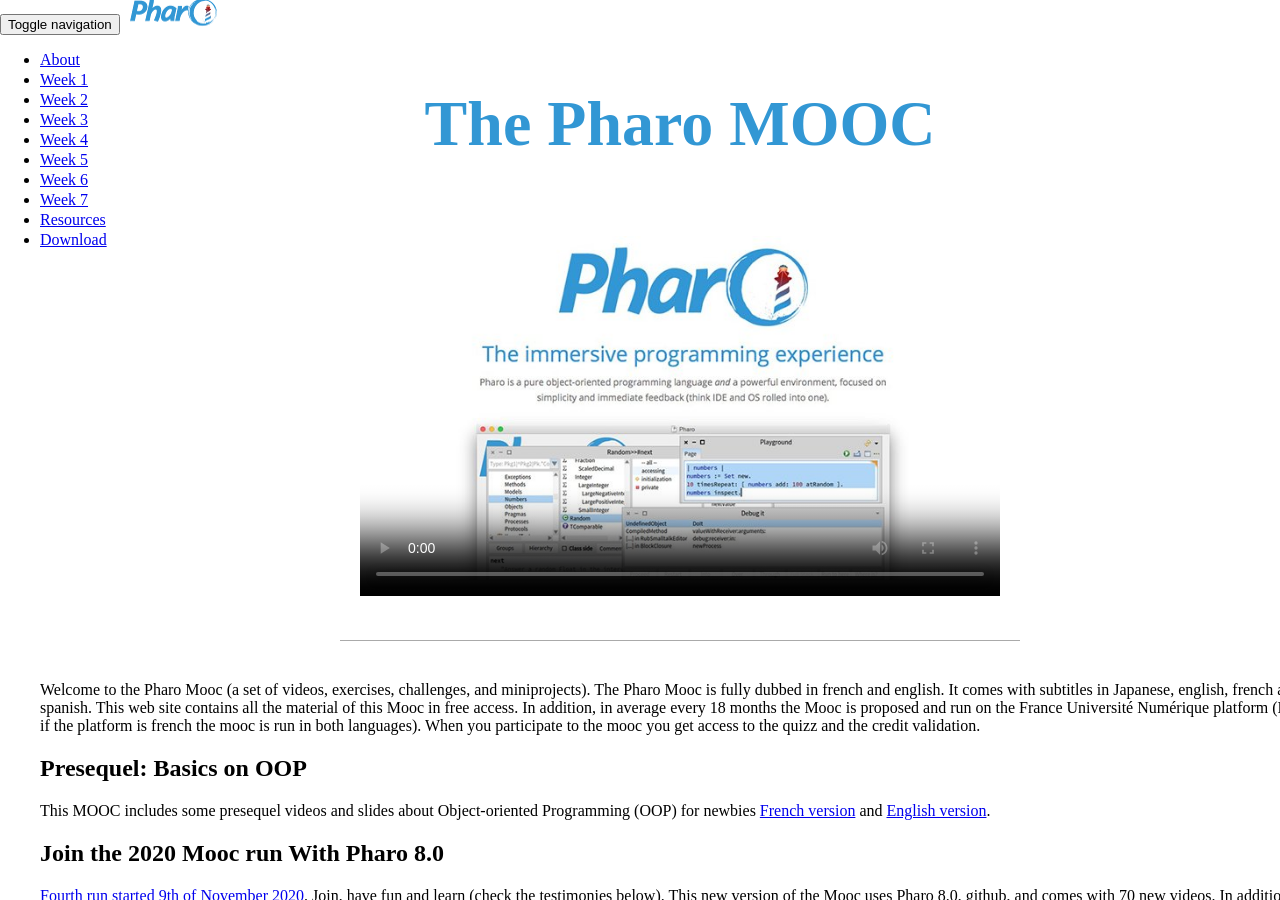
==== index.html @ f13f7553 "new testimony FR fix" ====
<!DOCTYPE html>
<html lang="en">
    <head>
        <meta charset="utf-8">
        <meta http-equiv="X-UA-Compatible" content="IE=edge">
        <meta name="viewport" content="width=device-width, initial-scale=1">
        <!-- The above 3 meta tags *must* come first in the head; any other head content must come *after* these tags -->
        <title>Pharo MOOC: Live Object Programming in Pharo</title>

        <!-- Bootstrap -->
        <link href="css/bootstrap.min.css" rel="stylesheet">

        <link href="css/mooc.css" rel="stylesheet">
		  <link rel="stylesheet" href="fonts/font-awesome/css/font-awesome.min.css">

        <!-- HTML5 shim and Respond.js for IE8 support of HTML5 elements and media queries -->
        <!-- WARNING: Respond.js doesn't work if you view the page via file:// -->
        <!--[if lt IE 9]>
            <script src="https://oss.maxcdn.com/html5shiv/3.7.2/html5shiv.min.js"></script>
            <script src="https://oss.maxcdn.com/respond/1.4.2/respond.min.js"></script>
        <![endif]-->
    </head>
    <body>
        <nav class="navbar navbar-default navbar-fixed-top">
            <div class="container-fluid">
                <!-- Brand and toggle get grouped for better mobile display -->
                <div class="navbar-header">
                    <button type="button" class="navbar-toggle collapsed" data-toggle="collapse" data-target="#weeks" aria-expanded="false">
                        <span class="sr-only">Toggle navigation</span>
                        <span class="icon-bar"></span>
                        <span class="icon-bar"></span>
                        <span class="icon-bar"></span>
                    </button>
                    <a class="navbar-brand" href="http://www.pharo.org">
                        <img alt="Pharo" src="pictures/pharo-logo-small.png">
                    </a>
                </div>

                <!-- Collect the nav links, forms, and other content for toggling -->
                <div class="collapse navbar-collapse" id="weeks">
                    <ul class="nav navbar-nav">
    <li><a href="#about">About</a></li>
    <li><a href="#week1">Week 1</a></li>
    <li><a href="#week2">Week 2</a></li>
    <li><a href="#week3">Week 3</a></li>
    <li><a href="#week4">Week 4</a></li>
    <li><a href="#week5">Week 5</a></li>
    <li><a href="#week6">Week 6</a></li>
    <li><a href="#week7">Week 7</a></li>
    <li><a href="#resources">Resources</a></li>
								<li><a href="#download">Download</a></li>
                    </ul>
                </div> <!-- navbar-collapse -->
            </div> <!-- container-fluid -->
        </nav>
        <div class="container">
            <h1 id="pagetitle">The Pharo MOOC</h1>
            <section id="title">
                <div class="course-image img-responsive center-block">

<!--                    <video
                        controls="controls"
                        poster="pictures/teaser.jpg"
                        width="640" heigh="360"
                        src="http://rmod-pharo-mooc.lille.inria.fr/MOOC/PharoMOOC-Videos/C048SD-Teaser-OK.mp4">
                        <track label="English" kind="subtitles" srclang="en" src="http://rmod-pharo-mooc.lille.inria.fr/MOOC/PharoMOOC-Videos/Subtitles/Teaser/C048SD-Teaser-OK.vtt" default>
                    </video>
-->

		<video id="video"
			controls
			preload="metadata"
			poster="pictures/teaser.jpg"
                        width="640" heigh="360">
		   <source src="http://rmod-pharo-mooc.lille.inria.fr/MOOC/PharoMOOC-Videos/C048SD-Teaser-OK.mp4" type="video/mp4">
		   <track
		   	label="English"
		   	kind="subtitles"
			srclang="en"
			src="http://rmod-pharo-mooc.lille.inria.fr/MOOC/PharoMOOC-Videos/Subtitles/Teaser/C048SD-Teaser-OK.vtt"
			type="text/vtt" default>
		</video>

                </div>

<!-- Did not dare to apply
	https://stackoverflow.com/questions/23553350/viewing-html5-video-with-captions-offline
		https://gist.github.com/denilsonsa/aeb06c662cf98e29c379
	https://stackoverflow.com/questions/21052156/how-to-add-subtitles-to-a-video-in-html

-->


            </section>

            <section>
Welcome to the Pharo Mooc (a set of videos, exercises, challenges, and miniprojects).
The Pharo Mooc is fully dubbed in french and english. It comes with subtitles in Japanese, english, french and spanish.
This web site contains all the material of this Mooc in free access. In addition, in average every 18 months the Mooc is proposed and run on the France Université Numérique platform (Even if the platform is french the mooc is run in both languages). When you participate to the mooc you get access to the quizz and the credit validation.
	</section>

	<section>
	          <h2>Presequel: Basics on OOP</h2>
		This MOOC includes some presequel videos and slides about Object-oriented Programming (OOP) for newbies <a href="http://rmod-pharo-mooc.lille.inria.fr/MOOC/2018-PreSequelOOP-FR">French version</a> and <a href="http://rmod-pharo-mooc.lille.inria.fr/MOOC/2018-PreSequelOOP-ENG">English version</a>.
</section>

<section>
<h2>Join the 2020 Mooc run With Pharo 8.0</h2>
<a href="https://www.fun-mooc.fr/courses/course-v1:inria+41024+session01/about">Fourth run started 9th of November 2020</a>. Join, have fun and learn (check the testimonies below).
This new version of the Mooc uses Pharo 8.0, github, and comes with 70 new videos. In addition new versions of the dubs videos are available. (cf. <a href="#download">download</a>)
	</section>
	<section>


<h3>April 2019</h3>
For its <a href="https://www.fun-mooc.fr/courses/course-v1:inria+41010+session03/about">third run</a>, the Pharo Mooc got more than 3200 participants with around 500 active learners from more than 100 countries with 181 participants that obtained the attestation by answering quiz.

<!-- All the Mooc material is freely available at <a href="http://mooc.pharo.org">http://mooc.pharo.org</a> -->

<p>We would like want to thanks our sponsors: Unit, Unisciel, and the LearningLab of Inria. </p>


<h3>February 2018</h3>
For its <a href="https://www.fun-mooc.fr/courses/course-v1:inria+41010+session02/info">second run</a>, the Pharo Mooc got more than 2500 participants with around 500 active learners from 92 countries with 176 participants that finished it.

<!-- All the Mooc material is freely available at <a href="http://mooc.pharo.org">http://mooc.pharo.org</a> -->

<p>We would like want to thanks our sponsors: Unit, Unisciel, and the LearningLab of Inria.

		<h2> Testimonies </h2>
This Mooc is demanding but rewarding - check below what the participants are saying :)
Thank you for these messages, they boost us!

<br/>

<div class="well testimony">J'ai trouvé ça très intéressant, beaucoup plus que prévu ! je regrette de ne pas m'y être mis plus tôt. J'ai enfin l'impression de vraiment faire de la POO ! Ou à l'inverse je me rend que je n'en faisais pas vraiment... - Anonymous, 2019</div>

<div class="well testimony">I have just completed week seven of the Pharo Mooc (beginner and object oriented  tracks) I am starting a redo of the Mooc with the web track (TinyBlog project).  I have already learned so much ! I have spent the last 20 years or so in software development and, following this Mooc, I realized I hadn’t really grasped the essence of object oriented design. - Anonymous </div>

<div class="well testimony">« Really one of the best mooc I have ever attended. And I have attended quite a few (openSAP, openHPI). As an old fashioned ABAP developer I want to be reborn as Pharo developer in my next life :-) » - Anonymous</div>

<div class="well testimony"> Hi! I finished the MOOC some weeks ago and I would like to congratulate everybody involved! After a decade+ of Python programming I think I found my new favorite language :). I'm making a small Teapot server for Slack command bots, I'm goona push it to Github (yay Iceberg), if anyone is interested. - EduardoPadoan</div>

<div class="well testimony">I just completed the @pharoproject Mooc the best investment I have ever made of my time. MAQBOOL </div>

<div class="well testimony">Hey all - I've just finished the Mooc - thanks for an excellent course and a thouroughly interesting look at a new way to program :smile: Looking forward to starting to play with Pharo on some upcoming ideas I've had. - Tieryn</div>

<div class="well testimony">As much as I thought I understand object-orientation, it is very clear NOW that without a truly useable Smalltalk, which Pharo is, it is impossible to really understand and exercise object-orientation. Thank you all soooo much. - Mike D. 06/12/2020
</div>

<div class="well testimony">I finished the Pharo MOOC a few days ago. Thank you very much to Damien, Stephane, and Luc for their work on the material! I enjoyed it very much - Anonymous</div>

<div class="well testimony">Hey all - I've just finished the Mooc - thanks for an excellent course and a thouroughly interesting look at a new way to program :smile: Looking forward to starting to play with Pharo on some upcoming ideas I've had 👌3  - Anonymous</div>

<div class="well testimony">I already had previous Smalltalk experience, but yes, I'm extremely happy Chapter 7 has been extremely fulfilling - Anonymous</div>

<div class="well testimony">A general comment I wanted to make is that the MOOC so far has been great. Impressed with the quality and content, and grateful that it is available and free. Many thanks! - Aryeh</div>

<div class="well testimony">IMHO the videos were very well done. I would even say shockingly well done… for a bunch of programmers who are supposed to be clueless about design - SeanDeNigris - 10/26/2017</div>

<div class="well testimony">The more I learning about @pharoproject the more I appreciate it's beauty and simplicity, finally, object-oriented programming is done right - MAQBOOL</div>

<div class="well testimony">Mooc absolument remarquable. Superbe voyage autour de Pharo. Le paradigme objet qui (re)prend enfin du sens ! - Anonymous - 01/03/2019</div>

 </section>

<section>
                <h2>About this course</h2>
                <p>If you are either a beginner or an expert in object-oriented programming, this MOOC will change the way you program with objects: come and learn or rediscover object-oriented programming with Pharo! <p>Pharo is a pure object-oriented programming language in
                        the tradition of Smalltalk. It offers a unique developing
                        experience in constant interaction with live objects.
                        Pharo is elegant, fun to use and very powerful. It is very
                        easy to learn and enables to understand advanced concept
                        in a natural way. When programming in Pharo, you are
                        immersed in a world of live objects. You have immediate
                        feedback at any moment of your development on objects
                        representing web applications, code itself, graphics,
                        network.
					<a href="#about-details" data-toggle="collapse">More…</a></p>

                <div class="collapse" id="about-details">


                    <p>Pharo is also a very powerful open-source environment
                        used by companies to develop web applications.</p>

                    <p>In this MOOC, we will present more specifically Pharo’s
                        Web stack which changes the way you build web
                        applications.</p>

                    <p>In addition we will present fundamental programming
                        concepts and how Pharo uses them. We will present some
                        coding idioms and Design Patterns to better design
                        object-oriented applications. Such concepts can be applied
                        to any object-oriented programming language.</p>

                    <p>This MOOC is intended for people with a programming
                        experience but everyone motivated could follow the course
                        thanks to the numerous resources proposed. This MOOC will
                        also have an interest for computer programming teachers:
                        Pharo is a good teaching tool for object-oriented
                        programming and the course will discuss object-oriented
                        design principles (e.g. polymorphism, message sending,
                        self/super, design patterns).</p>

                    <p>Throughout this MOOC you will :</p>

                    <ul>
    <li>learn how to program in Pharo,</li>
    <li>be immersed in a live environment and live a new
                            programming experience,</li>
    <li>develop a web application to apply the different
                            aspects of Pharo presented in the course.</li>
                    </ul>
                    <p>This MOOC will also provide a new vision of the
                        fundamental principles of object-oriented programming,
                        i.e. polymorphism and late binding.</p>

                    <p>This course lasts 7 weeks.</p>
                    <p>Each week is composed of several sequences containing a
                        video lecture, quizzes and other videos proposing
                        application exercises and programming demonstrations.</p>
                    <p>This course is proposed in french and in english.
                        Videos are in french with french and english subtitles.
                        Pdf course documents (in english only) will be available.
                        All other materials (quizzes, explanation texts…) will be
                        offered in both languages.</p>
                </div> <!-- details -->
            </section>



				<section>
						<h2>Obtaining the MOOC</h2>


				<p>You can follow the MOOC during the next session on <a href="https://www.fun-mooc.fr/courses/course-v1:inria+41010+self_paced/about">France Université Numérique</a> because you will be able to discuss with other learners. </p>
				<p> Join the discord channel mooc on the Pharo community (Invitation at <a href ="http://discord.gg/QewZMZa">http://discord.gg/QewZMZa</a>)</p>

				<p>But, you can also access all resources of this MOOC offline on:
					<ul>
						<li>
<a href="http://rmod-pharo-mooc.lille.inria.fr/MOOC/WebPortal/co/pharo.html">WebPortal</a>: previous version of the full MOOC (lectures/videos/...) that uses Pharo 5,</li>

			<li>
			<a href="http://www.canal-u.tv/producteurs/inria/cours_en_ligne/live_object_programming_in_pharo">CanalU</a>: one of the key website that delivers resources for teaching and research. </li>
				</ul>
				</p>
				</section>

				<section>
					<h2>How to follow this MOOC?</h2>

					We propose five profiles to follow this MOOC at different speed and levels. The Mooc sequences will be tagged according to these profiles. The profiles are not exclusive: to become a pharo expert you need to start as a newbie and grow up. Of course, you can also follow the full MOOC.

					<ul>
					<li>🐥 <b>Total newbies [Newbies]</b>
						 Focus on the beginning of the lectures, you can skip the Seaside/Mongo and tinyBlog exercises. Follow the end of the Mooc but without trying to understand everything. Take it easy and spend time understanding that the system is written in itself. Focus on the navigation tools (senders and implementors).</li>

					<li>🌐 <b>Looking for Web [Web]</b>
						For those that focus on web development, we suggest to get started with the syntax (since we really love this lecture you should really watch the not implementation and sequels), then look at Seaside/Mongo combo. From the exercise stand point, focus on tinychat and tinyblog.</li>

					<li>🎁 <b>Refresh your OO perspective [OO]</b>
						 If you want to rethink your OO perspective, pay attention that even Pharo essential libraries such as Booleans or collections are plain objects. Yes you send a message to a collection to perform a loop. Yes you send a message to a Boolean to perform a conditional.</li>

					<li>🌶 <b>Wanna be a Pharo expert [Xpert]</b>
						Well it means that you should have a look at everything. You may drop the Web and the Black Magic parts if you are in a hurry.
					</li>

					<li>🔮 <b>Looking for Black Magic [Magic]</b>
If you are interesting by really advanced notions close to black magic ;-) It explains things such as reflection, meta-classes, meta-programming, etc. that makes Pharo a unique OO language. Of course, these lectures require almost everything except the Web part.</li>
					</ul>

					</section>

				</section>


           <section id="download">
               <h2>Download & Install Pharo for this MOOC</h2>

					<p>During this MOOC, we assume that you use the PharoWeb image in a specific version (currently Pharo 8.0). To install this version, we recommand using the PharoLauncher as described below.</p>


					<div class="teaser">
					<ol>
					<li>Download and install the <a class="btn download" href="http://pharo.org/download"><i class="fa fa-apple"></i> Pharo Launcher</a> for your OS</li>
					<li>Execute Pharo Launcher and select <strong>create image</strong> menu entry in the contextual menu of <strong>Pharo Mooc</strong>
						<!-- <br/> -->
							<!-- <img alt="Pharo Launcher"  src="pictures/createPharoMOOCImage.png" /> -->
					</li>

					<li>Select your newly downloaded Pharo Mooc image in the right pane and click on the green play button on the uppper right button bar
						<!-- <br/> -->
							<!-- <img alt="Pharo Launcher" src="pictures/LaunchPharoMOOCImage.png" /> -->
					</li>
					</ol>

           </section>

<!-- ================================================================================ -->
<section id="week1">
<!-- ================================================================================ -->
<h2>Week 1: Welcome on Board and Syntax Discovery</h2>
<p>
    Download the
    <a href="http://rmod-pharo-mooc.lille.inria.fr/MOOC/PharoMOOC/">slides and exercises</a>,
    <a href="http://rmod-pharo-mooc.lille.inria.fr/MOOC/PharoMOOC-Videos/EN/">EN videos</a>, <a href="http://rmod-pharo-mooc.lille.inria.fr/MOOC/PharoMOOC-Videos/FR/">FR videos</a>,
<a href="http://rmod-pharo-mooc.lille.inria.fr/MOOC/PharoMOOC-Videos/Subtitles/">Subtitles</a>(french, english, spanish and japanese).
    Watch <a href="https://www.youtube.com/watch?v=JUKIjdjGjBU&list=PL2okA_2qDJ-kCHVcNXdO5wsUZJCY31zwf">EN videos</a> or <a href="https://www.youtube.com/watch?v=-Sk_35lB-EI&list=PL2okA_2qDJ-k83Kxu_d8EPzMXtvCrReRn">FR videos</a>.
</p>
<ol>

<li>🐥<span class="label label-primary">Lecture</span> Objectives of this MOOC</li>
<li>🐥<span class="label label-primary">Lecture</span> Pharo: an Immersive Object-Oriented System</li>
<li>🐥<span class="label label-primary">Lecture</span> Pharo Vision</li>
<li>🐥<span class="label label-primary">Lecture</span> Pharo Object Model in a Nutshell</li>
<li>🐥<span class="label label-primary">Lecture</span> Pharo Syntax in a Nutshell</li>
<li>🐥<span class="label label-primary">Lecture</span> Class and Method Definitions</li>
<li>🐥<span class="label label-success">Live</span> Live A: Selecting Expressions</li>
<li>🐥<span class="label label-success">Live</span> Live B: Prof Stef</li>
<li>🐥<span class="label label-success">Live</span> Live C: Syntax Highlighting gives Feedback</li>
<li>🐥<span class="label label-success">Live</span> Live D: Learn Keyboard Shortcuts</li>
<li>🐥<span class="label label-info">Redo</span> Redo 1: Packages, classes and methods</li>
<li>🐥<span class="label label-info">Redo</span> Redo 2: Adding some unit tests</li>
<li>🐥<span class="label label-info">Redo</span> Redo 3: Looking back at method creation</li>
<li>🐥<span class="label label-info">Redo</span> Redo 4: Save your code with Iceberg</li>
<li>🐥<span class="label label-info">Redo</span> Redo 5: Object initialization</li>
<li>🐥<span class="label label-info">Redo</span> Redo 6: Better printing with printOn:</li>
<li>🐥<span class="label label-info">Redo</span> Redo 7: Looking a commit history and changes with Iceberg</li>
<li>🐥<span class="label label-warning">Exercise</span> Expressions and Messages</li>
<li>🐥<span class="label label-warning">Exercise</span> TinyBlog: Presentation and Model</li>
<li>🌶<span class="label label-danger">Challenge</span> Challenge 0</li>
</ol>
</section>

<!-- ================================================================================ -->
<section id="week2">
<!-- ================================================================================ -->
<h2>Week 2: Pharo Syntax, Blocks and Inspector</h2>
<p>
    Download the
    <a href="http://rmod-pharo-mooc.lille.inria.fr/MOOC/PharoMOOC/">slides and exercises</a>,
    <a href="http://rmod-pharo-mooc.lille.inria.fr/MOOC/PharoMOOC-Videos/EN/">EN videos</a>, <a href="http://rmod-pharo-mooc.lille.inria.fr/MOOC/PharoMOOC-Videos/FR/">FR videos</a>,
<a href="http://rmod-pharo-mooc.lille.inria.fr/MOOC/PharoMOOC-Videos/Subtitles/">Subtitles</a>(french, english, spanish and japanese).
    Watch <a href="https://www.youtube.com/watch?v=JUKIjdjGjBU&list=PL2okA_2qDJ-kCHVcNXdO5wsUZJCY31zwf">EN videos</a> or <a href="https://www.youtube.com/watch?v=-Sk_35lB-EI&list=PL2okA_2qDJ-k83Kxu_d8EPzMXtvCrReRn">FR videos</a>.
</p>

<ol>
<li>🐥<span class="label label-primary">Lecture</span> Understanding Messages</li>
<li>🐥<span class="label label-primary">Lecture</span> Messages for Java programmer</li>
<li>🐥<span class="label label-primary">Lecture</span> Messages: Composition and Precedence</li>
<li>🐥<span class="label label-primary">Lecture</span> Understanding Messages: Sequence and Cascade</li>
<li>🐥<span class="label label-primary">Lecture</span> Introduction to Blocks</li>
<li>🐥<span class="label label-primary">Lecture</span> Loops</li>
<li>🐥<span class="label label-primary">Lecture</span> Booleans and Conditions</li>
<li>🐥<span class="label label-primary">Lecture</span> Parenthesis vs Square Brackets</li>
<li>🐥<span class="label label-primary">Lecture</span> Yourself</li>
<li>🎁<span class="label label-primary">Lecture</span> The Essence of Dispatch through an Exercise</li>
<li>🐥<span class="label label-success">Live</span> Live A: Finding methods with the Finder</li>
<li>🐥<span class="label label-success">Live</span> Live B: Look closer at objects with the Inspector</li>
<li>🐥<span class="label label-success">Live</span> Live C: Browsing a class</li>
<li>🐥<span class="label label-success">Live</span> Live D: Working with scoped operations</li>
<li>🐥<span class="label label-info">Redo</span> Redo 1:Xtreme TDD</li>
<li>🐥<span class="label label-warning">Exercise</span> Solution: Expressions and Messages</li>
<li>🐥<span class="label label-warning">Exercise</span> Expression Results</li>
<li>🐥<span class="label label-warning">Exercise</span> TinyBlog: Extending and Testing the Model</li>
<li>🌶 <span class="label label-danger">Challenge</span> Solution: Challenge 0</li>
<li>🌶 <span class="label label-danger">Challenge</span> Challenge 1</li>
</ol>
</section>

<!-- ================================================================================ -->
<section id="week3">
<!-- ================================================================================ -->

<h2>Week 3: Design, Class Methods and Collections</h2>
<p>
    Download the
    <a href="http://rmod-pharo-mooc.lille.inria.fr/MOOC/PharoMOOC/">slides and exercises</a>,
    <a href="http://rmod-pharo-mooc.lille.inria.fr/MOOC/PharoMOOC-Videos/EN/">EN videos</a>, <a href="http://rmod-pharo-mooc.lille.inria.fr/MOOC/PharoMOOC-Videos/FR/">FR videos</a>,
<a href="http://rmod-pharo-mooc.lille.inria.fr/MOOC/PharoMOOC-Videos/Subtitles/">Subtitles</a>(french, english, spanish and japanese).
    Watch <a href="https://www.youtube.com/watch?v=JUKIjdjGjBU&list=PL2okA_2qDJ-kCHVcNXdO5wsUZJCY31zwf">EN videos</a> or <a href="https://www.youtube.com/watch?v=-Sk_35lB-EI&list=PL2okA_2qDJ-k83Kxu_d8EPzMXtvCrReRn">FR videos</a>.
</p>

<ol>
<li>🐥 <span class="label label-primary">Lecture</span> Essence of Dispatch: Taking Pharo Booleans as Example</li>
<li>🐥 <span class="label label-primary">Lecture</span> Essence of Dispatch</li>
<li>🐥 <span class="label label-primary">Lecture</span> Variables</li>
<li>🐥🌐 <span class="label label-primary">Lecture</span> A Simple HTTP Application: a Pretext to Revisit Pharo Syntax</li>
<li>🐥 <span class="label label-primary">Lecture</span> Class Methods</li>
<li>🐥 <span class="label label-primary">Lecture</span> An Overview of Essential Collections</li>
<li>🎁 <span class="label label-primary">Lecture</span> Iterators</li>
<li>🐥 <span class="label label-primary">Lecture</span> Stream Overview</li>
<li>🐥 <span class="label label-primary">Lecture</span> Understanding Return</li>
<li>🐥 <span class="label label-success">Live</span> Live A: Understanding Implementor/Senders</li>
<li>🐥 <span class="label label-success">Live</span> Live B: Understanding class references</li>
<li>🐥 <span class="label label-success">Live</span> Live C: Find information using Spotter</li>
<li>🐥 <span class="label label-info">Redo</span> Redo 1: Implementing Die mechanics</li>
<li>🐥 <span class="label label-info">Redo</span> Redo 2: Implementing a Die handle</li>
<li>🐥 <span class="label label-info">Redo</span> Redo 3: Finalizing the DSL</li>
<li>🐥 <span class="label label-warning">Exercise</span> Solution: Expression Results</li>
<li>🐥 <span class="label label-warning">Exercise</span> Rewriting Expressions</li>
<li>🌶 <span class="label label-danger">Challenge</span> Solution: Challenge 1</li>
<li>🌶 <span class="label label-danger">Challenge</span> Challenge 2</li>
</ol>
</section>

<!-- ================================================================================ -->
<section id="week4">
<!-- ================================================================================ -->
<h2>Week 4: Inheritance & Lookup and Web Development</h2>
<p>
    Download the
    <a href="http://rmod-pharo-mooc.lille.inria.fr/MOOC/PharoMOOC/">slides and exercises</a>,
    <a href="http://rmod-pharo-mooc.lille.inria.fr/MOOC/PharoMOOC-Videos/EN/">EN videos</a>, <a href="http://rmod-pharo-mooc.lille.inria.fr/MOOC/PharoMOOC-Videos/FR/">FR videos</a>,
<a href="http://rmod-pharo-mooc.lille.inria.fr/MOOC/PharoMOOC-Videos/Subtitles/">Subtitles</a>(french, english, spanish and japanese).
    Watch <a href="https://www.youtube.com/watch?v=JUKIjdjGjBU&list=PL2okA_2qDJ-kCHVcNXdO5wsUZJCY31zwf">EN videos</a> or <a href="https://www.youtube.com/watch?v=-Sk_35lB-EI&list=PL2okA_2qDJ-k83Kxu_d8EPzMXtvCrReRn">FR videos</a>.
</p>

<ol>
<li>🐥 <span class="label label-primary">Lecture</span> Inheritance Basics</li>
<li>🐥 <span class="label label-primary">Lecture</span> Inheritance & Lookup: Lookup</li>
<li>🐥 <span class="label label-primary">Lecture</span> Inheritance & Lookup: Super</li>
<li>🐥 <span class="label label-primary">Lecture</span> Inheritance & Lookup: DoesNotUnderstand:</li>
<li>🌶 <span class="label label-primary">Lecture</span> Inheritance & Lookup: Lookup in Metaclasses</li>
<li>🎁 <span class="label label-primary">Lecture</span> Class Methods at Work</li>
<li>🌐 <span class="label label-primary">Lecture</span> Overview of Pharo Web Stack</li>
<li>🌐 <span class="label label-primary">Lecture</span> Seaside: an Innovative Web Application Framework</li>
<li>🌐 <span class="label label-primary">Lecture</span> Seaside: Rendering Components</li>
<li>🌐 <span class="label label-primary">Lecture</span> Seaside: a Glance at MetaData and REST</li>
<li>🌐 <span class="label label-primary">Lecture</span> Voyage: NoSql Object Database</li>
<li>🐥 <span class="label label-success">Live</span> Live A: Git: New project creation</li>
<li>🐥 <span class="label label-success">Live</span> Live B: Git: Creating a remote repository to an existing project</li>
<li>🐥 <span class="label label-success">Live</span> Live C: Loading a project with Metacello</li>
<li>🎁 <span class="label label-success">Live</span> Live D: Applying Refactorings</li>
<li>🎁 <span class="label label-success">Live</span> Live E: Quality checker in action</li>
<li>🐥 <span class="label label-warning">Exercise</span> Solution: Rewriting Expressions</li>
<li>🌐 <span class="label label-warning">Exercise</span> TinyBlog: Data Persitency using Voyage and Mongo</li>
<li>🌐 <span class="label label-warning">Exercise</span> TinyBlog: Building a Web Interface with Seaside</li>
<li>🌐 <span class="label label-warning">Exercise</span> Building a Simple Contact Book Application</li>
<li>🌶 <span class="label label-danger">Challenge</span> Solution: Challenge 2</li>
<li>🌶 <span class="label label-danger">Challenge</span> Challenge 3</li>
</section>

<!-- ================================================================================ -->
<section id="week5">
<!-- ================================================================================ -->
<h2>Week 5: Exception, Debugging and Reflection</h2>
<p>
    Download the
    <a href="http://rmod-pharo-mooc.lille.inria.fr/MOOC/PharoMOOC/">slides and exercises</a>,
    <a href="http://rmod-pharo-mooc.lille.inria.fr/MOOC/PharoMOOC-Videos/EN/">EN videos</a>, <a href="http://rmod-pharo-mooc.lille.inria.fr/MOOC/PharoMOOC-Videos/FR/">FR videos</a>,
<a href="http://rmod-pharo-mooc.lille.inria.fr/MOOC/PharoMOOC-Videos/Subtitles/">Subtitles</a>(french, english, spanish and japanese).
    Watch <a href="https://www.youtube.com/watch?v=JUKIjdjGjBU&list=PL2okA_2qDJ-kCHVcNXdO5wsUZJCY31zwf">EN videos</a> or <a href="https://www.youtube.com/watch?v=-Sk_35lB-EI&list=PL2okA_2qDJ-k83Kxu_d8EPzMXtvCrReRn">FR videos</a>.
</p>

<ol>
<li>🌐 <span class="label label-primary">Lecture</span> Seaside: Composing Components</li>
<li>🎁 <span class="label label-primary">Lecture</span> Really Understanding Class Methods</li>
<li>🐥 <span class="label label-primary">Lecture</span> Common Errors</li>
<li>🌶 <span class="label label-primary">Lecture</span> Powerful Exceptions: an Overview</li>
<li>🐥 <span class="label label-primary">Lecture</span> Debugging in Pharo</li>
<li>🐥 <span class="label label-primary">Lecture</span> SUnit: Unit Tests in Pharo</li>
<li>🌶 <span class="label label-primary">Lecture</span> Files in Pharo</li>
<li>🔮 <span class="label label-primary">Lecture</span> Reflection: Basic Introspection</li>
<li>🌶 <span class="label label-primary">Lecture</span> Benchmarking in Pharo</li>
<li>🐥 <span class="label label-success">Live</span> Live A: Advanced Spotter actions</li>
<li>🐥 <span class="label label-success">Live</span> Live B: First look at the Debugger actions</li>
<li>🐥 <span class="label label-success">Live</span> Live C: Find a bug with the debugger</li>
<li>🌐 <span class="label label-warning">Exercise</span> TinyBlog: Building an Admin Seaside Web Interface with Magritte</li>
<li>🐥 <span class="label label-warning">Exercise</span> TinyChat</li>
<li>🌶 <span class="label label-danger">Challenge</span> Solution: Challenge 3</li>
<li>🌶 <span class="label label-danger">Challenge</span> Challenge 4</li>
</ol>
</section>

<!-- ================================================================================ -->
<section id="week6">
<!-- ================================================================================ -->
<h2>Week 6: Rethink Lookup and Advanced Object-Oriented Design</h2>
<p>
    Download the
    <a href="http://rmod-pharo-mooc.lille.inria.fr/MOOC/PharoMOOC/">slides and exercises</a>,
    <a href="http://rmod-pharo-mooc.lille.inria.fr/MOOC/PharoMOOC-Videos/EN/">EN videos</a>, <a href="http://rmod-pharo-mooc.lille.inria.fr/MOOC/PharoMOOC-Videos/FR/">FR videos</a>,
<a href="http://rmod-pharo-mooc.lille.inria.fr/MOOC/PharoMOOC-Videos/Subtitles/">Subtitles</a>(french, english, spanish and japanese).
    Watch <a href="https://www.youtube.com/watch?v=JUKIjdjGjBU&list=PL2okA_2qDJ-kCHVcNXdO5wsUZJCY31zwf">EN videos</a> or <a href="https://www.youtube.com/watch?v=-Sk_35lB-EI&list=PL2okA_2qDJ-k83Kxu_d8EPzMXtvCrReRn">FR videos</a>.
</p>

<ol>

<li>🎁 <span class="label label-primary">Lecture</span> Did You Really Understand Super?</li>
<li>🐥 <span class="label label-primary">Lecture</span> Understanding the Implementation of ifTrue:ifFalse:</li>
<li>🎁 <span class="label label-primary">Lecture</span> Dice new vs. self class new</li>
<li>🎁 <span class="label label-primary">Lecture</span> Message sends are plans for reuse</li>
<li>🎁 <span class="label label-primary">Lecture</span> Hooks and Templates</li>
<li>🐥 <span class="label label-primary">Lecture</span> Runtime Architecture</li>
<li>🐥 <span class="label label-primary">Lecture</span> Characters, Strings and Symbols</li>
<li>🐥 <span class="label label-primary">Lecture</span> Dynamic Vs. Literal Arrays</li>
<li>🎁 <span class="label label-success">Live</span> Live A: Customized tabs in the Inspector</li>
<li>🌶 <span class="label label-success">Live</span> Live B: Personalize your image startup</li>
<li>🌐 <span class="label label-warning">Exercise</span> TinyBlog: Deployment</li>
<li>🌶 <span class="label label-danger">Challenge</span> Solution: Challenge 4</li>
<li>🌶 <span class="label label-danger">Challenge</span> Challenge 5</li>
</ol>
</section>

<!-- ================================================================================ -->
<section id="week7">
<!-- ================================================================================ -->
<h2>Week 7: More on Object-Oriented Design and Testing</h2>
<p>
    Download the
    <a href="http://rmod-pharo-mooc.lille.inria.fr/MOOC/PharoMOOC/">slides and exercises</a>,
    <a href="http://rmod-pharo-mooc.lille.inria.fr/MOOC/PharoMOOC-Videos/EN/">EN videos</a>, <a href="http://rmod-pharo-mooc.lille.inria.fr/MOOC/PharoMOOC-Videos/FR/">FR videos</a>,
<a href="http://rmod-pharo-mooc.lille.inria.fr/MOOC/PharoMOOC-Videos/Subtitles/">Subtitles</a>(french, english, spanish and japanese).
    Watch <a href="https://www.youtube.com/watch?v=JUKIjdjGjBU&list=PL2okA_2qDJ-kCHVcNXdO5wsUZJCY31zwf">EN videos</a> or <a href="https://www.youtube.com/watch?v=-Sk_35lB-EI&list=PL2okA_2qDJ-k83Kxu_d8EPzMXtvCrReRn">FR videos</a>.
</p>
<ol>
<li>🌶 <span class="label label-primary">Lecture</span> Advanced Points on Classes</li>
<li>🐥 <span class="label label-primary">Lecture</span> Variable Size Objects</li>
<li>🔮 <span class="label label-primary">Lecture</span> Understanding Metaclasses</li>
<li>🔮 <span class="label label-primary">Lecture</span> Reflective Operations for Live Programming</li>
<li>🔮 <span class="label label-primary">Lecture</span> DoesNotUnderstand: a Precious Hook</li>
<li>🔮 <span class="label label-primary">Lecture</span> Reflection: Stack as an Object</li>
<li>🎁 <span class="label label-primary">Lecture</span> Avoid Null Checks</li>
<li>🐥 <span class="label label-primary">Lecture</span> A Journey in Pharo: A Bright Future</li>
<li>🌶 <span class="label label-danger">Challenge</span> Solution: Challenge 5</li>
</ol>
</section>

			   <section id="resources">
                <h2>Resources</h2>
                <p>
You can find free and online resources in the <a href="http://pharo.org/documentation/">Documentation</a> page. We recommend the Updated Pharo by Example book, the Pharo cheat-sheet, and the new book Learning Object-Oriented Programming, Design and TDD with Pharo on <a href="http://books.pharo.org/">http://books.pharo.org</a>
                </p>
            </section>


			   <section id="about">
                <h2>About</h2>
                <div class="row">
                    <div class="col-xs-4">
                        <section>
                            <img alt="Damien Cassou" src="pictures/dcassou.jpg" class="teacher"/>
                            <h3>Damien Cassou</h3>
                            <p>Damien Cassou received his PhD degree
                                in Computer Science from the
                                University of Bordeaux, France. He is
                                working as associate professor (maître
                                de conférences) at the University of
                                Lille, France, and is a member of the
                                RMoD research group (Inria, CRIStAL).
                                Damien is working on dynamic
                                programming languages (most notably
                                around traits and modules) and
                                software engineering (mainly tools for
                                developers). Damien has co-organized
                                many events (including ECOOP’14 and
                                ESUG many times) and co-wrote several
                                books. Because he loves programming,
                                Damien is also an active member of the
                                Smalltalk and Emacs-Lisp communities.
                                Finally, he maintains many packages
                                for NixOS.</p>
                        </section>
                    </div>
                    <div class="col-xs-4">
                        <section>
                            <img alt="Stéphane Ducasse" src="pictures/sducasse.jpg" class="teacher"/>
                            <h3>Stéphane Ducasse</h3>
                            <p>Stéphane Ducasse is directeur de
                                recherche at Inria. He leads the RMoD
                                team. He is expert in two domains:
                                object-oriented language design and
                                reengineering. His works on traits
                                have been introduced in AmbientTalk,
                                Slate, Pharo, Perl-6, PHP 5.4 and
                                Squeak. They have also
                                influenced JavaScript, Scala and
                                Fortress. Stéphane is also expert on
                                software quality, program
                                understanding, program visualisations,
                                reengineering and metamodeling. He is
                                one of the developers of Pharo. He is
                                also one of the developers of Moose,
                                an open-source software analysis
                                platform. He created Synectique a
                                company building dedicated tools for
                                advanced software analysis. Stéphane
                                wrote several books on programming
                                learning and other topics such as web
                                programming.</p>
                        </section>
                    </div>
                    <div class="col-xs-4">
                        <section>
                            <img alt="Luc Fabresse" src="pictures/lfabresse.jpg" class="teacher"/>
                            <h3>Luc Fabresse</h3>
                            <p>Luc Fabresse received his PhD in
                                computer science in 2007 from the
                                University of Montpellier 2,
                                France. He is currently an
                                associate professor in the CAR
                                research theme at Mines Douai,
                                Mines-Telecom Institute. Luc is
                                the co-author of several research
                                papers advocating the use of
                                dynamic and reflective languages
                                such as Pharo to support live
                                programming of mobile and
                                autonomous robots in an efficient
                                way. Luc's long-term vision is to
                                be able to use Jedi mind trick on
                                mobile robots ;-) Meanwhile, he
                                concretizes all his ideas (models
                                and tools) in the PhaROS platform
                                (a Pharo client for the Robotics
                                Operating System) to develop,
                                debug, test, deploy, execute and
                                benchmark robotics applications.
                                Each year, Luc gives many computer
                                science lectures and co-organizes
                                events (technical days,
                                conferences, ...). He also
                                promotes Smalltalk (ESUG board
                                member) and participates to its
                                open-source implementation Pharo.</p>
                        </section>
                    </div> <!-- column -->
                </div> <!-- row -->
            </section>
            <section>
                <h2>The Partners</h2>
                <div class="partners-logos">
                    <a href="http://www.inria.fr/" target="_blank">
                        <img alt="logo inria recherche" src="pictures/logo_inria_fr-ptt.jpeg" height="80">
                    </a>
                    <a href="http://www.univ-lille.fr/" target="_blank">
                        <img alt="logo Université de Lille" src="pictures/universite-lille.png" height="90">
                    </a>
                    <a href="http://www.imt-lille-douai.fr/" target="_blank">
                        <img alt="logo IMT Lille Douai" src="pictures/IMT_Lille_Douai_Logo.png" height="100">
                    </a>
                    <a href="http://www.agence-nationale-recherche.fr/investissements-d-avenir/appels-a-projets/" target="_blank">
                        <img alt="logo investissement d'avenir" src="pictures/InvestAvenir.jpg" height="80">
                    </a>

                    <a href="http://utop.fr/" target="_blank">
                        <img src="pictures/logo_uTOP.jpg" alt="logo utop" height="70">
                    </a>
                    <a href="http://www.unit.eu/" target="_blank">
                        <img alt="logo unit" src="pictures/unit.png" height="80">
                    </a>
                    <a href="http://www.unisciel.fr/" target="_blank">
                        <img alt="logo unisciel" src="pictures/logo_Unisciel.png" height="70">
                    </a>
                    <!-- <a href="https://www.mines-telecom.fr/" target="_blank">
                        <img alt="logo Mines Telecom" src="pictures/mines-telecom.png" height="100">
                    </a> -->
                    <a href="http://www.canal-u.tv/producteurs/inria/cours_en_ligne/live_object_programming_in_pharo" target="_blank">
                        <img alt="logo CanalU" src="pictures/canalU.png" height="70">
                    </a>
                </div> <!-- partners-logos -->
            </section>
            <footer class="text-center">
                <p>This webpage is hosted in <a href="https://github.com/SquareBracketAssociates/PharoMooc-website">github</a>.</p>
            </footer>
        </div> <!-- end of container -->
        <!-- jQuery (necessary for Bootstrap's JavaScript plugins) -->
        <script src="https://ajax.googleapis.com/ajax/libs/jquery/1.11.3/jquery.min.js">
        </script>
        <!-- Include all compiled plugins (below), or include individual files as needed -->
        <script src="js/bootstrap.min.js">
        </script>
    </body>
</html>
---- css/mooc.css ----
.testimony {
    font-size: 13px;
    font-family: Menlo,Monaco,Consolas,"Courier New",monospace;
    padding: 9.5px;
    margin: 0 0 10px;
}

.navbar-brand > img {
    /* move Pharo logo up a bit to make it look aligned with text */
    margin-top: -5px;
}

.course-about .course-image {
    position: relative;
}

html, body {
    padding: 0;
    margin: 0;
    width: 100%;
    height: 100%;
	 font-size: 12pt;
}

.container {
    position: fixed;
    top: 50px;
    bottom: 0 !important;
    overflow: auto;
    left: 0;
    right: 0;
    padding: 0;
    margin: 0;
    width: 100%;
    padding: 0 40px;
}

#title {
    text-align: center;
    max-width: 680px;
    margin: 0px auto 40px;
    border-bottom: 1px solid rgb(170, 170, 170);
    padding-bottom: 40px;
}

h1 {
    font-weight: bold;
    padding: 32px;
    text-align: center;
}

/* Teacher photos */
img.teacher {
    width: 100px;
    height: 100px;
    margin: 15px;
    float: left;
}

li {
	margin-bottom:2px;
}

/* Put some space around partner's logos */
.partners-logos img {
    margin-left: 5px;
    margin-right: 5px;
}

.myicon {
	border-radius: 4px;
   padding: 2px;
   /*width: 25px;*/
   height: 20px;
	color: white;
	background-color: gray;
/*	font-size: 110% !important;*/
	align:center;
}

.labels {
	border: 1px solid black;
}

.label {
	position: relative;
	top: -1px;
   padding-top: 4px;
   padding-bottom: 4px;
   margin-bottom: 2px;
	vertical-align: center;
   padding-top: 3px;
   padding-bottom: 3px;
   font-size: 78%;
}

.newbie {
	background-color: #AA2DC2;
}

.oo {
	background-color: #FFE70D;
}


.web {
	background-color: #1126cb;
}

.magic {
	background-color: #1E1F1E;
}

.expert {
	background-color: #c92626;
	padding-left:4px;
}

.btn.download,.btn.download:visited {
    margin: 10px;
    padding: 5px 10px;
    border: solid 1px #08c;
	 color: #08c;
    text-decoration: none;
    font-size: 1em;
}

.btn.download:hover {
	 color: white;
	 background-color: #08c;
}

#pagetitle {
    color: #3297d4!important;
    font-size: 4em;
    margin-top: 5px;
}
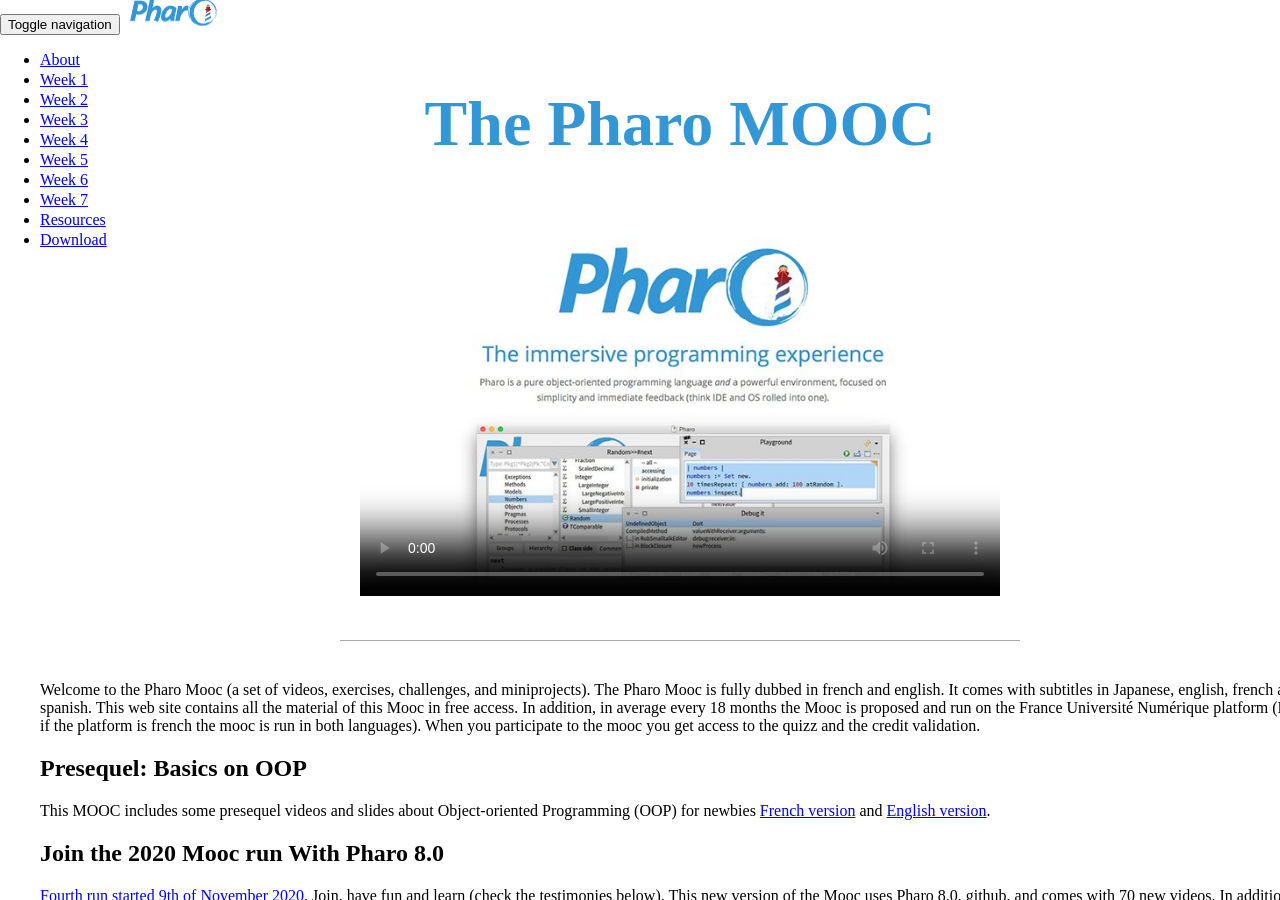
==== commit eee844c3: "gabriel" ====
--- a/index.html
+++ b/index.html
@@ -132,6 +132,8 @@
 Thank you for these messages, they boost us!
 
 <br/>
+
+<div class="well testimony">The week 3 Pharo MOOC videos are excellent, thanks for the recommendation. The idea that sending a message is making a choice is interesting and  I'm now starting from week 1 and I hope to keep learning.</div>
 
 <div class="well testimony">J'ai trouvé ça très intéressant, beaucoup plus que prévu ! je regrette de ne pas m'y être mis plus tôt. J'ai enfin l'impression de vraiment faire de la POO ! Ou à l'inverse je me rend que je n'en faisais pas vraiment... - Anonymous, 2019</div>
 
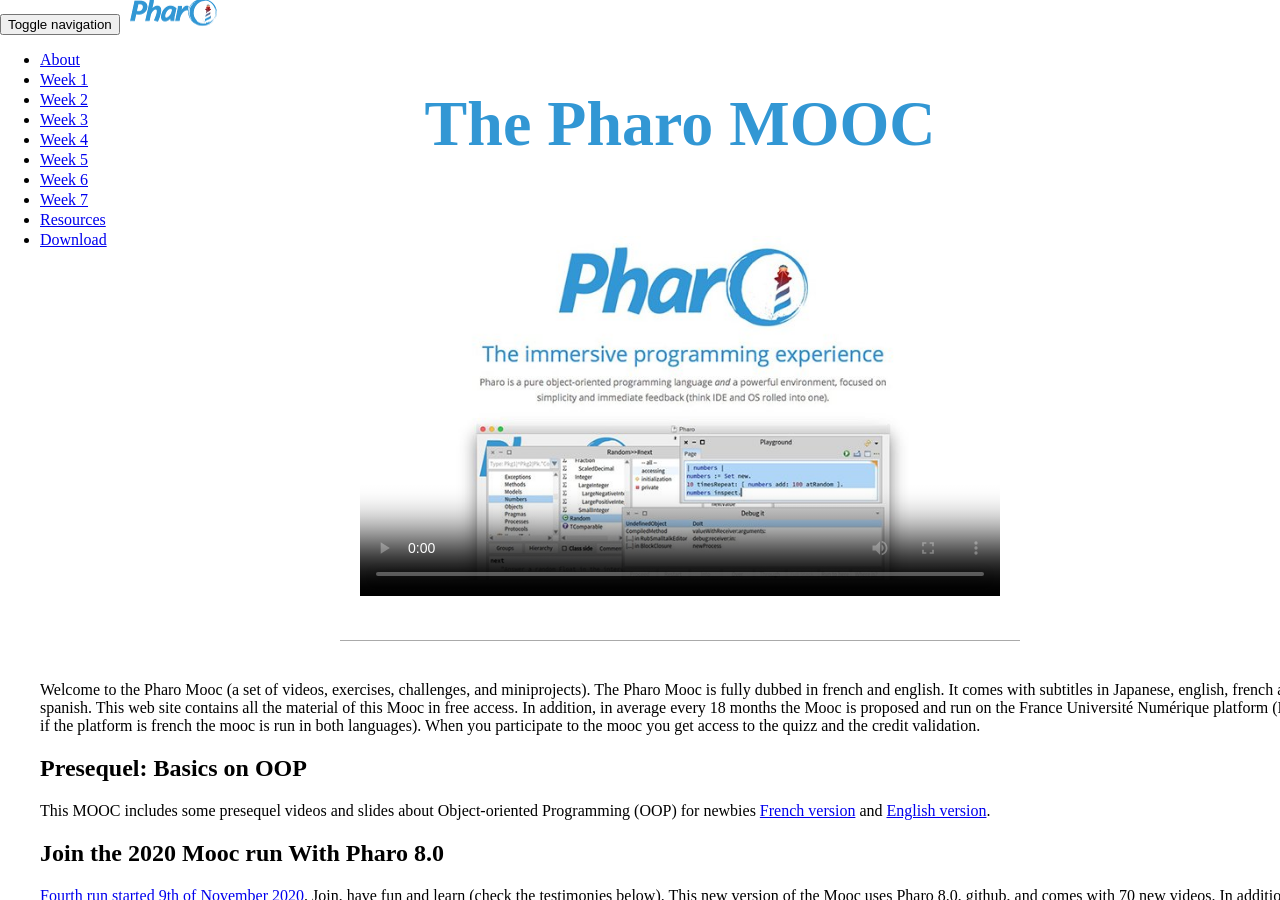
==== commit d6c01150: "Fix broken Pharo documentation link" ====
--- a/index.html
+++ b/index.html
@@ -534,7 +534,7 @@
 			   <section id="resources">
                 <h2>Resources</h2>
                 <p>
-You can find free and online resources in the <a href="http://pharo.org/documentation/">Documentation</a> page. We recommend the Updated Pharo by Example book, the Pharo cheat-sheet, and the new book Learning Object-Oriented Programming, Design and TDD with Pharo on <a href="http://books.pharo.org/">http://books.pharo.org</a>
+You can find free and online resources in the <a href="https://www.pharo.org/documentation">Documentation</a> page. We recommend the Updated Pharo by Example book, the Pharo cheat-sheet, and the new book Learning Object-Oriented Programming, Design and TDD with Pharo on <a href="http://books.pharo.org/">http://books.pharo.org</a>
                 </p>
             </section>
 
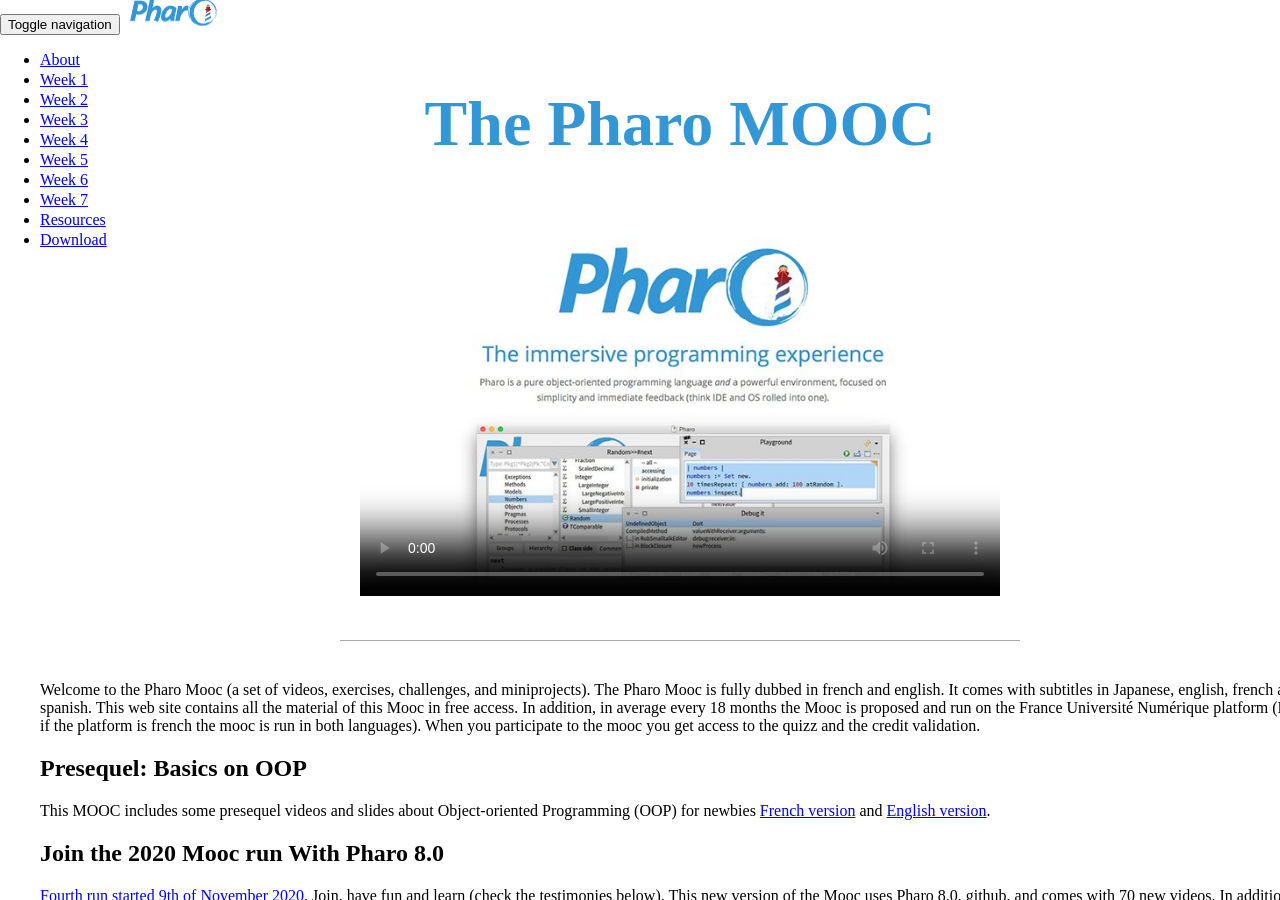
==== commit 178de253: "fixing nav navbar" ====
--- a/index.html
+++ b/index.html
@@ -38,7 +38,7 @@
 
                 <!-- Collect the nav links, forms, and other content for toggling -->
                 <div class="collapse navbar-collapse" id="weeks">
-                    <ul class="nav navbar-nav">
+                    <ul class="navbar-nav">
     <li><a href="#about">About</a></li>
     <li><a href="#week1">Week 1</a></li>
     <li><a href="#week2">Week 2</a></li>
@@ -57,15 +57,6 @@
             <h1 id="pagetitle">The Pharo MOOC</h1>
             <section id="title">
                 <div class="course-image img-responsive center-block">
-
-<!--                    <video
-                        controls="controls"
-                        poster="pictures/teaser.jpg"
-                        width="640" heigh="360"
-                        src="http://rmod-pharo-mooc.lille.inria.fr/MOOC/PharoMOOC-Videos/C048SD-Teaser-OK.mp4">
-                        <track label="English" kind="subtitles" srclang="en" src="http://rmod-pharo-mooc.lille.inria.fr/MOOC/PharoMOOC-Videos/Subtitles/Teaser/C048SD-Teaser-OK.vtt" default>
-                    </video>
--->
 
 		<video id="video"
 			controls
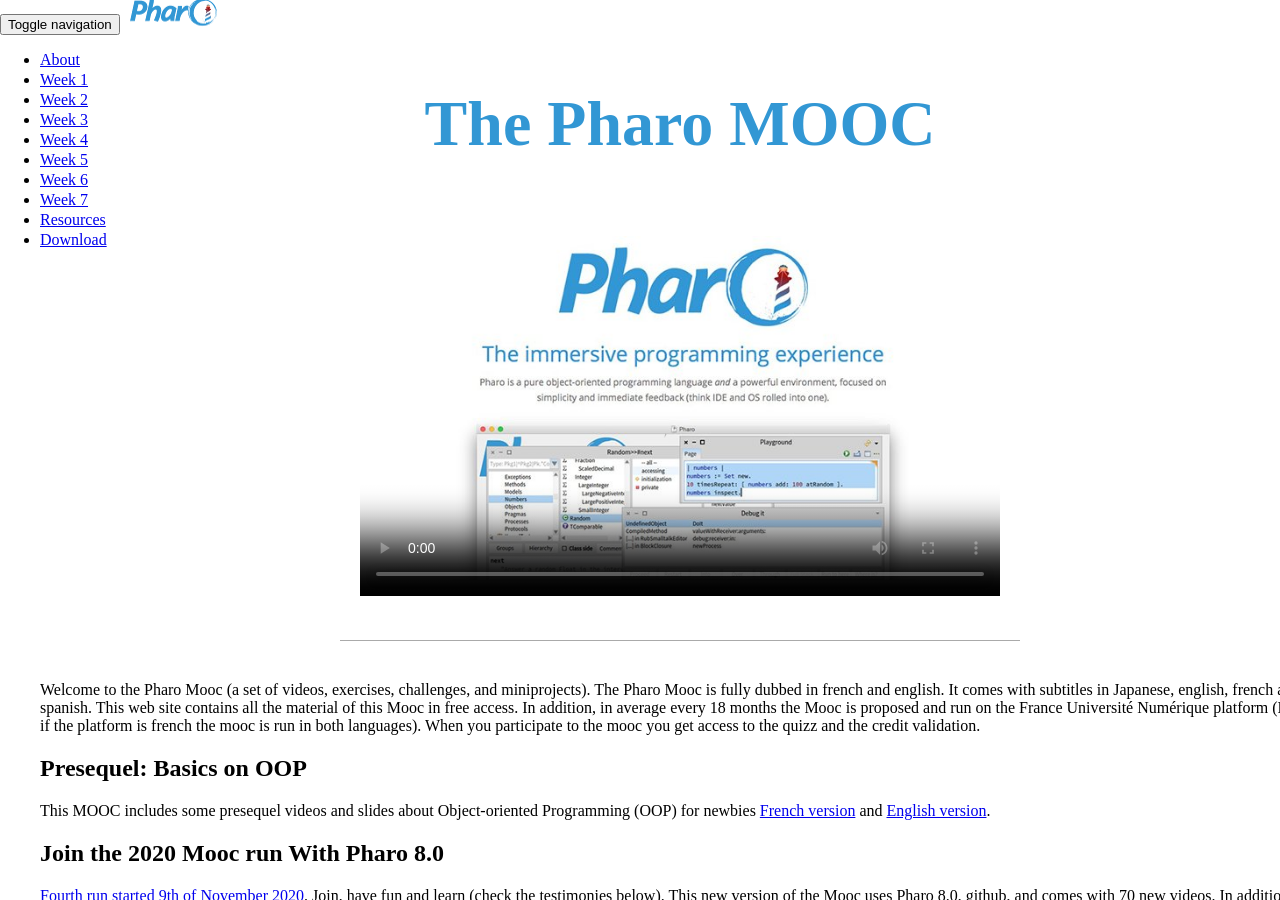
==== commit efc88f04: "adding space" ====
--- a/index.html
+++ b/index.html
@@ -39,6 +39,7 @@
                 <!-- Collect the nav links, forms, and other content for toggling -->
                 <div class="collapse navbar-collapse" id="weeks">
                     <ul class="navbar-nav">
+						
     <li><a href="#about">About</a></li>
     <li><a href="#week1">Week 1</a></li>
     <li><a href="#week2">Week 2</a></li>
@@ -47,6 +48,7 @@
     <li><a href="#week5">Week 5</a></li>
     <li><a href="#week6">Week 6</a></li>
     <li><a href="#week7">Week 7</a></li>
+	
     <li><a href="#resources">Resources</a></li>
 								<li><a href="#download">Download</a></li>
                     </ul>
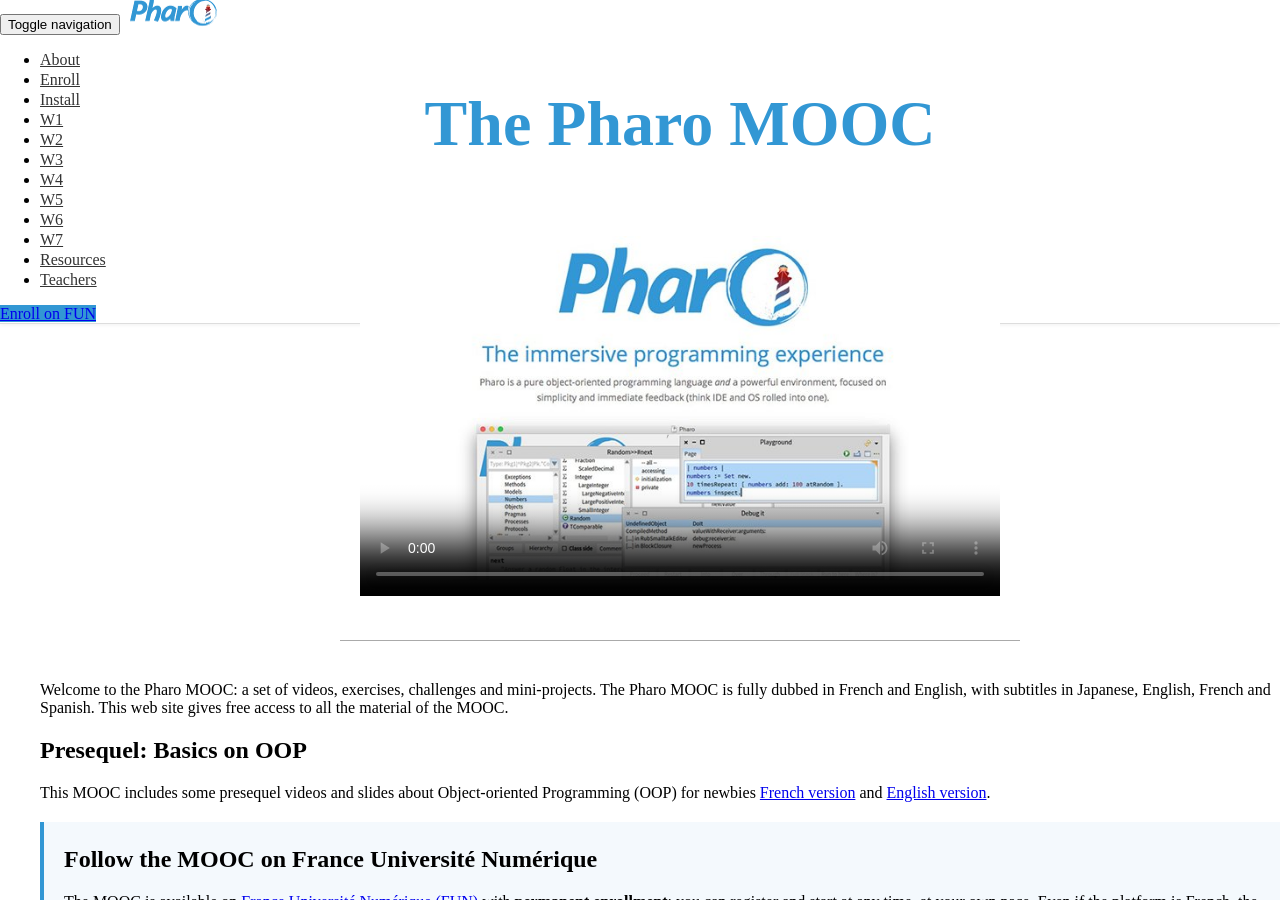
==== commit cd0a537a: "Turn the site into a permanent self-paced entry point - Fix the top menu bar (restore Bootstrap nav " ====
--- a/index.html
+++ b/index.html
@@ -12,13 +12,6 @@
 
         <link href="css/mooc.css" rel="stylesheet">
 		  <link rel="stylesheet" href="fonts/font-awesome/css/font-awesome.min.css">
-
-        <!-- HTML5 shim and Respond.js for IE8 support of HTML5 elements and media queries -->
-        <!-- WARNING: Respond.js doesn't work if you view the page via file:// -->
-        <!--[if lt IE 9]>
-            <script src="https://oss.maxcdn.com/html5shiv/3.7.2/html5shiv.min.js"></script>
-            <script src="https://oss.maxcdn.com/respond/1.4.2/respond.min.js"></script>
-        <![endif]-->
     </head>
     <body>
         <nav class="navbar navbar-default navbar-fixed-top">
@@ -31,27 +24,28 @@
                         <span class="icon-bar"></span>
                         <span class="icon-bar"></span>
                     </button>
-                    <a class="navbar-brand" href="http://www.pharo.org">
+                    <a class="navbar-brand" href="https://www.pharo.org">
                         <img alt="Pharo" src="pictures/pharo-logo-small.png">
                     </a>
                 </div>
 
                 <!-- Collect the nav links, forms, and other content for toggling -->
                 <div class="collapse navbar-collapse" id="weeks">
-                    <ul class="navbar-nav">
-						
-    <li><a href="#about">About</a></li>
-    <li><a href="#week1">Week 1</a></li>
-    <li><a href="#week2">Week 2</a></li>
-    <li><a href="#week3">Week 3</a></li>
-    <li><a href="#week4">Week 4</a></li>
-    <li><a href="#week5">Week 5</a></li>
-    <li><a href="#week6">Week 6</a></li>
-    <li><a href="#week7">Week 7</a></li>
-	
-    <li><a href="#resources">Resources</a></li>
-								<li><a href="#download">Download</a></li>
+                    <ul class="nav navbar-nav">
+                        <li><a href="#about-course">About</a></li>
+                        <li><a href="#enroll">Enroll</a></li>
+                        <li><a href="#download">Install</a></li>
+                        <li><a href="#week1">W1</a></li>
+                        <li><a href="#week2">W2</a></li>
+                        <li><a href="#week3">W3</a></li>
+                        <li><a href="#week4">W4</a></li>
+                        <li><a href="#week5">W5</a></li>
+                        <li><a href="#week6">W6</a></li>
+                        <li><a href="#week7">W7</a></li>
+                        <li><a href="#resources">Resources</a></li>
+                        <li><a href="#about">Teachers</a></li>
                     </ul>
+                    <a class="btn btn-primary navbar-btn navbar-right enroll-btn" href="https://www.fun-mooc.fr/fr/cours/programmation-objet-immersive-en-pharo/">Enroll on FUN</a>
                 </div> <!-- navbar-collapse -->
             </div> <!-- container-fluid -->
         </nav>
@@ -64,13 +58,13 @@
 			controls
 			preload="metadata"
 			poster="pictures/teaser.jpg"
-                        width="640" heigh="360">
-		   <source src="http://rmod-pharo-mooc.lille.inria.fr/MOOC/PharoMOOC-Videos/C048SD-Teaser-OK.mp4" type="video/mp4">
+                        width="640" height="360">
+		   <source src="https://rmod-pharo-mooc.lille.inria.fr/MOOC/PharoMOOC-Videos/C048SD-Teaser-OK.mp4" type="video/mp4">
 		   <track
 		   	label="English"
 		   	kind="subtitles"
 			srclang="en"
-			src="http://rmod-pharo-mooc.lille.inria.fr/MOOC/PharoMOOC-Videos/Subtitles/Teaser/C048SD-Teaser-OK.vtt"
+			src="https://rmod-pharo-mooc.lille.inria.fr/MOOC/PharoMOOC-Videos/Subtitles/Teaser/C048SD-Teaser-OK.vtt"
 			type="text/vtt" default>
 		</video>
 
@@ -87,40 +81,34 @@
             </section>
 
             <section>
-Welcome to the Pharo Mooc (a set of videos, exercises, challenges, and miniprojects).
-The Pharo Mooc is fully dubbed in french and english. It comes with subtitles in Japanese, english, french and spanish.
-This web site contains all the material of this Mooc in free access. In addition, in average every 18 months the Mooc is proposed and run on the France Université Numérique platform (Even if the platform is french the mooc is run in both languages). When you participate to the mooc you get access to the quizz and the credit validation.
+<p>Welcome to the Pharo MOOC: a set of videos, exercises, challenges and mini-projects.
+The Pharo MOOC is fully dubbed in French and English, with subtitles in Japanese, English, French and Spanish.
+This web site gives free access to all the material of the MOOC.</p>
 	</section>
 
 	<section>
 	          <h2>Presequel: Basics on OOP</h2>
-		This MOOC includes some presequel videos and slides about Object-oriented Programming (OOP) for newbies <a href="http://rmod-pharo-mooc.lille.inria.fr/MOOC/2018-PreSequelOOP-FR">French version</a> and <a href="http://rmod-pharo-mooc.lille.inria.fr/MOOC/2018-PreSequelOOP-ENG">English version</a>.
+		This MOOC includes some presequel videos and slides about Object-oriented Programming (OOP) for newbies <a href="https://rmod-pharo-mooc.lille.inria.fr/MOOC/2018-PreSequelOOP-FR">French version</a> and <a href="https://rmod-pharo-mooc.lille.inria.fr/MOOC/2018-PreSequelOOP-ENG">English version</a>.
+</section>
+
+<section id="enroll">
+<h2>Follow the MOOC on France Université Numérique</h2>
+<p>The MOOC is available on <a href="https://www.fun-mooc.fr/fr/cours/programmation-objet-immersive-en-pharo/">France Université Numérique (FUN)</a> with
+<strong>permanent enrollment</strong>: you can register and start at any time, at your own pace.
+Even if the platform is French, the course is fully available in English and French.</p>
+<ul>
+<li><strong>Excellent quizzes</strong> let you check that your understanding of each lecture is correct.</li>
+<li>You can obtain a <strong>certificate</strong> by answering the quizzes.</li>
+<li>Since 2016, thousands of learners from more than 100 countries have followed this MOOC.</li>
+</ul>
+<p><a class="btn btn-primary" href="https://www.fun-mooc.fr/fr/cours/programmation-objet-immersive-en-pharo/">Enroll on FUN</a></p>
+<p>Discuss with other learners on the <code>mooc</code> channel of the Pharo <a href="https://discord.com/invite/QewZMZa">Discord</a>.
+The videos are also available on <a href="https://www.canal-u.tv/producteurs/inria/cours_en_ligne/live_object_programming_in_pharo">CanalU</a>.</p>
+<p>We would like to thank our sponsors: Unit, Unisciel, and the LearningLab of Inria.</p>
 </section>
 
 <section>
-<h2>Join the 2020 Mooc run With Pharo 8.0</h2>
-<a href="https://www.fun-mooc.fr/courses/course-v1:inria+41024+session01/about">Fourth run started 9th of November 2020</a>. Join, have fun and learn (check the testimonies below).
-This new version of the Mooc uses Pharo 8.0, github, and comes with 70 new videos. In addition new versions of the dubs videos are available. (cf. <a href="#download">download</a>)
-	</section>
-	<section>
-
-
-<h3>April 2019</h3>
-For its <a href="https://www.fun-mooc.fr/courses/course-v1:inria+41010+session03/about">third run</a>, the Pharo Mooc got more than 3200 participants with around 500 active learners from more than 100 countries with 181 participants that obtained the attestation by answering quiz.
-
-<!-- All the Mooc material is freely available at <a href="http://mooc.pharo.org">http://mooc.pharo.org</a> -->
-
-<p>We would like want to thanks our sponsors: Unit, Unisciel, and the LearningLab of Inria. </p>
-
-
-<h3>February 2018</h3>
-For its <a href="https://www.fun-mooc.fr/courses/course-v1:inria+41010+session02/info">second run</a>, the Pharo Mooc got more than 2500 participants with around 500 active learners from 92 countries with 176 participants that finished it.
-
-<!-- All the Mooc material is freely available at <a href="http://mooc.pharo.org">http://mooc.pharo.org</a> -->
-
-<p>We would like want to thanks our sponsors: Unit, Unisciel, and the LearningLab of Inria.
-
-		<h2> Testimonies </h2>
+<h2>Testimonies</h2>
 This Mooc is demanding but rewarding - check below what the participants are saying :)
 Thank you for these messages, they boost us!
 
@@ -159,7 +147,7 @@
 
  </section>
 
-<section>
+<section id="about-course">
                 <h2>About this course</h2>
                 <p>If you are either a beginner or an expert in object-oriented programming, this MOOC will change the way you program with objects: come and learn or rediscover object-oriented programming with Pharo! <p>Pharo is a pure object-oriented programming language in
                         the tradition of Smalltalk. It offers a unique developing
@@ -223,26 +211,6 @@
                 </div> <!-- details -->
             </section>
 
-
-
-				<section>
-						<h2>Obtaining the MOOC</h2>
-
-
-				<p>You can follow the MOOC during the next session on <a href="https://www.fun-mooc.fr/courses/course-v1:inria+41010+self_paced/about">France Université Numérique</a> because you will be able to discuss with other learners. </p>
-				<p> Join the discord channel mooc on the Pharo community (Invitation at <a href ="http://discord.gg/QewZMZa">http://discord.gg/QewZMZa</a>)</p>
-
-				<p>But, you can also access all resources of this MOOC offline on:
-					<ul>
-						<li>
-<a href="http://rmod-pharo-mooc.lille.inria.fr/MOOC/WebPortal/co/pharo.html">WebPortal</a>: previous version of the full MOOC (lectures/videos/...) that uses Pharo 5,</li>
-
-			<li>
-			<a href="http://www.canal-u.tv/producteurs/inria/cours_en_ligne/live_object_programming_in_pharo">CanalU</a>: one of the key website that delivers resources for teaching and research. </li>
-				</ul>
-				</p>
-				</section>
-
 				<section>
 					<h2>How to follow this MOOC?</h2>
 
@@ -268,28 +236,27 @@
 
 					</section>
 
-				</section>
 
 
            <section id="download">
                <h2>Download & Install Pharo for this MOOC</h2>
 
-					<p>During this MOOC, we assume that you use the PharoWeb image in a specific version (currently Pharo 8.0). To install this version, we recommand using the PharoLauncher as described below.</p>
-
-
-					<div class="teaser">
-					<ol>
-					<li>Download and install the <a class="btn download" href="http://pharo.org/download"><i class="fa fa-apple"></i> Pharo Launcher</a> for your OS</li>
-					<li>Execute Pharo Launcher and select <strong>create image</strong> menu entry in the contextual menu of <strong>Pharo Mooc</strong>
-						<!-- <br/> -->
-							<!-- <img alt="Pharo Launcher"  src="pictures/createPharoMOOCImage.png" /> -->
-					</li>
-
-					<li>Select your newly downloaded Pharo Mooc image in the right pane and click on the green play button on the uppper right button bar
-						<!-- <br/> -->
-							<!-- <img alt="Pharo Launcher" src="pictures/LaunchPharoMOOCImage.png" /> -->
-					</li>
-					</ol>
+					<p>The MOOC was recorded with Pharo 8, but <strong>its content is still fully valid in Pharo 14</strong>:
+the language, the object model and the design lessons have not changed. The user interface shown in the videos
+is older, so some menus and tools look slightly different in recent Pharo versions.</p>
+<p>We recommend installing Pharo with the Pharo Launcher:</p>
+
+<div class="teaser">
+<ol>
+<li>Download and install the <a class="btn download" href="https://pharo.org/download"><i class="fa fa-download"></i> Pharo Launcher</a> for your OS.</li>
+<li>Run Pharo Launcher and select the <strong>create image</strong> menu entry in the contextual menu of <strong>Pharo Mooc</strong>.
+<br/><img class="img-responsive install-shot" alt="Creating the Pharo MOOC image in Pharo Launcher" src="pictures/createPharoMOOCImage.png"/>
+</li>
+<li>Select your newly created Pharo Mooc image in the right pane and click on the green play button in the upper-right button bar.
+<br/><img class="img-responsive install-shot" alt="Launching the Pharo MOOC image in Pharo Launcher" src="pictures/LaunchPharoMOOCImage.png"/>
+</li>
+</ol>
+</div>
 
            </section>
 
@@ -299,33 +266,33 @@
 <h2>Week 1: Welcome on Board and Syntax Discovery</h2>
 <p>
     Download the
-    <a href="http://rmod-pharo-mooc.lille.inria.fr/MOOC/PharoMOOC/">slides and exercises</a>,
-    <a href="http://rmod-pharo-mooc.lille.inria.fr/MOOC/PharoMOOC-Videos/EN/">EN videos</a>, <a href="http://rmod-pharo-mooc.lille.inria.fr/MOOC/PharoMOOC-Videos/FR/">FR videos</a>,
-<a href="http://rmod-pharo-mooc.lille.inria.fr/MOOC/PharoMOOC-Videos/Subtitles/">Subtitles</a>(french, english, spanish and japanese).
+    <a href="https://rmod-pharo-mooc.lille.inria.fr/MOOC/PharoMOOC/">slides and exercises</a>,
+    <a href="https://rmod-pharo-mooc.lille.inria.fr/MOOC/PharoMOOC-Videos/EN/">EN videos</a>, <a href="https://rmod-pharo-mooc.lille.inria.fr/MOOC/PharoMOOC-Videos/FR/">FR videos</a>,
+<a href="https://rmod-pharo-mooc.lille.inria.fr/MOOC/PharoMOOC-Videos/Subtitles/">Subtitles</a>(french, english, spanish and japanese).
     Watch <a href="https://www.youtube.com/watch?v=JUKIjdjGjBU&list=PL2okA_2qDJ-kCHVcNXdO5wsUZJCY31zwf">EN videos</a> or <a href="https://www.youtube.com/watch?v=-Sk_35lB-EI&list=PL2okA_2qDJ-k83Kxu_d8EPzMXtvCrReRn">FR videos</a>.
 </p>
 <ol>
 
-<li>🐥<span class="label label-primary">Lecture</span> Objectives of this MOOC</li>
-<li>🐥<span class="label label-primary">Lecture</span> Pharo: an Immersive Object-Oriented System</li>
-<li>🐥<span class="label label-primary">Lecture</span> Pharo Vision</li>
-<li>🐥<span class="label label-primary">Lecture</span> Pharo Object Model in a Nutshell</li>
-<li>🐥<span class="label label-primary">Lecture</span> Pharo Syntax in a Nutshell</li>
-<li>🐥<span class="label label-primary">Lecture</span> Class and Method Definitions</li>
-<li>🐥<span class="label label-success">Live</span> Live A: Selecting Expressions</li>
-<li>🐥<span class="label label-success">Live</span> Live B: Prof Stef</li>
-<li>🐥<span class="label label-success">Live</span> Live C: Syntax Highlighting gives Feedback</li>
-<li>🐥<span class="label label-success">Live</span> Live D: Learn Keyboard Shortcuts</li>
-<li>🐥<span class="label label-info">Redo</span> Redo 1: Packages, classes and methods</li>
-<li>🐥<span class="label label-info">Redo</span> Redo 2: Adding some unit tests</li>
-<li>🐥<span class="label label-info">Redo</span> Redo 3: Looking back at method creation</li>
-<li>🐥<span class="label label-info">Redo</span> Redo 4: Save your code with Iceberg</li>
-<li>🐥<span class="label label-info">Redo</span> Redo 5: Object initialization</li>
-<li>🐥<span class="label label-info">Redo</span> Redo 6: Better printing with printOn:</li>
-<li>🐥<span class="label label-info">Redo</span> Redo 7: Looking a commit history and changes with Iceberg</li>
-<li>🐥<span class="label label-warning">Exercise</span> Expressions and Messages</li>
-<li>🐥<span class="label label-warning">Exercise</span> TinyBlog: Presentation and Model</li>
-<li>🌶<span class="label label-danger">Challenge</span> Challenge 0</li>
+<li>🐥<span class="label label-primary">Lecture</span> Objectives of this MOOC <span class="res"><a href="https://rmod-pharo-mooc.lille.inria.fr/MOOC/PharoMOOC/Week1/C019-W1S01-ObjectivesMooc.pdf"><i class="fa fa-file-pdf-o"></i> Slides</a> <a href="https://rmod-pharo-mooc.lille.inria.fr/MOOC/PharoMOOC-Videos/EN/Week1/C019SD-W1-S1-EN-V1.mp4"><i class="fa fa-play-circle"></i> EN</a> <a href="https://rmod-pharo-mooc.lille.inria.fr/MOOC/PharoMOOC-Videos/FR/Week1/C019SD-W1-S1-v3.mp4"><i class="fa fa-play-circle"></i> FR</a></span></li>
+<li>🐥<span class="label label-primary">Lecture</span> Pharo: an Immersive Object-Oriented System <span class="res"><a href="https://rmod-pharo-mooc.lille.inria.fr/MOOC/PharoMOOC/Week1/C019-W1S02-WhatIsPharo.pdf"><i class="fa fa-file-pdf-o"></i> Slides</a> <a href="https://rmod-pharo-mooc.lille.inria.fr/MOOC/PharoMOOC-Videos/EN/Week1/C019SD-W1-S2-EN-V1.mp4"><i class="fa fa-play-circle"></i> EN</a> <a href="https://rmod-pharo-mooc.lille.inria.fr/MOOC/PharoMOOC-Videos/FR/Week1/C019SD-W1-S2-v2.mp4"><i class="fa fa-play-circle"></i> FR</a></span></li>
+<li>🐥<span class="label label-primary">Lecture</span> Pharo Vision <span class="res"><a href="https://rmod-pharo-mooc.lille.inria.fr/MOOC/PharoMOOC/Week1/C019-W1S03-PharoVision.pdf"><i class="fa fa-file-pdf-o"></i> Slides</a> <a href="https://rmod-pharo-mooc.lille.inria.fr/MOOC/PharoMOOC-Videos/EN/Week1/C019SD-W1-S3-EN-V1.mp4"><i class="fa fa-play-circle"></i> EN</a> <a href="https://rmod-pharo-mooc.lille.inria.fr/MOOC/PharoMOOC-Videos/FR/Week1/C019SD-W1-S3-v2.mp4"><i class="fa fa-play-circle"></i> FR</a></span></li>
+<li>🐥<span class="label label-primary">Lecture</span> Pharo Object Model in a Nutshell <span class="res"><a href="https://rmod-pharo-mooc.lille.inria.fr/MOOC/PharoMOOC/Week1/C019-W1S04-PharoModelInaNushell.pdf"><i class="fa fa-file-pdf-o"></i> Slides</a> <a href="https://rmod-pharo-mooc.lille.inria.fr/MOOC/PharoMOOC-Videos/EN/Week1/C019SD-W1-S4-EN-V1.mp4"><i class="fa fa-play-circle"></i> EN</a> <a href="https://rmod-pharo-mooc.lille.inria.fr/MOOC/PharoMOOC-Videos/FR/Week1/C019SD-W1-S4-v3.mp4"><i class="fa fa-play-circle"></i> FR</a></span></li>
+<li>🐥<span class="label label-primary">Lecture</span> Pharo Syntax in a Nutshell <span class="res"><a href="https://rmod-pharo-mooc.lille.inria.fr/MOOC/PharoMOOC/Week1/C019-W1S05-PharoSyntaxInANutshell.pdf"><i class="fa fa-file-pdf-o"></i> Slides</a> <a href="https://rmod-pharo-mooc.lille.inria.fr/MOOC/PharoMOOC-Videos/EN/Week1/C019SD-W1-S5-EN-V1.mp4"><i class="fa fa-play-circle"></i> EN</a> <a href="https://rmod-pharo-mooc.lille.inria.fr/MOOC/PharoMOOC-Videos/FR/Week1/C019SD-W1-S5-v2.mp4"><i class="fa fa-play-circle"></i> FR</a></span></li>
+<li>🐥<span class="label label-primary">Lecture</span> Class and Method Definitions <span class="res"><a href="https://rmod-pharo-mooc.lille.inria.fr/MOOC/PharoMOOC/Week1/C019-W1S06-ClassAndMethodDefinition.pdf"><i class="fa fa-file-pdf-o"></i> Slides</a> <a href="https://rmod-pharo-mooc.lille.inria.fr/MOOC/PharoMOOC-Videos/EN/Week1/C019SD-W1-S6--EN-V1.mp4"><i class="fa fa-play-circle"></i> EN</a> <a href="https://rmod-pharo-mooc.lille.inria.fr/MOOC/PharoMOOC-Videos/FR/Week1/C019SD-W1-S6-v3.mp4"><i class="fa fa-play-circle"></i> FR</a></span></li>
+<li>🐥<span class="label label-success">Live</span> Live A: Selecting Expressions <span class="res"><a href="https://rmod-pharo-mooc.lille.inria.fr/MOOC/PharoMOOC-Videos/EN/Week1/W1-LiveA-EN-final.mp4"><i class="fa fa-play-circle"></i> EN</a> <a href="https://rmod-pharo-mooc.lille.inria.fr/MOOC/PharoMOOC-Videos/FR/Week1/W1-LiveA-FR-final.mp4"><i class="fa fa-play-circle"></i> FR</a></span></li>
+<li>🐥<span class="label label-success">Live</span> Live B: Prof Stef <span class="res"><a href="https://rmod-pharo-mooc.lille.inria.fr/MOOC/PharoMOOC-Videos/EN/Week1/W1-LiveB-EN-final.mp4"><i class="fa fa-play-circle"></i> EN</a> <a href="https://rmod-pharo-mooc.lille.inria.fr/MOOC/PharoMOOC-Videos/FR/Week1/W1-LiveB-FR-final.mp4"><i class="fa fa-play-circle"></i> FR</a></span></li>
+<li>🐥<span class="label label-success">Live</span> Live C: Syntax Highlighting gives Feedback <span class="res"><a href="https://rmod-pharo-mooc.lille.inria.fr/MOOC/PharoMOOC-Videos/EN/Week1/W1-LiveC-EN-final.mp4"><i class="fa fa-play-circle"></i> EN</a> <a href="https://rmod-pharo-mooc.lille.inria.fr/MOOC/PharoMOOC-Videos/FR/Week1/W1-LiveC-FR-final.mp4"><i class="fa fa-play-circle"></i> FR</a></span></li>
+<li>🐥<span class="label label-success">Live</span> Live D: Learn Keyboard Shortcuts <span class="res"><a href="https://rmod-pharo-mooc.lille.inria.fr/MOOC/PharoMOOC-Videos/EN/Week1/W1-LiveD-EN-final.mp4"><i class="fa fa-play-circle"></i> EN</a> <a href="https://rmod-pharo-mooc.lille.inria.fr/MOOC/PharoMOOC-Videos/FR/Week1/W1-LiveD-FR-final.mp4"><i class="fa fa-play-circle"></i> FR</a></span></li>
+<li>🐥<span class="label label-info">Redo</span> Redo 1: Packages, classes and methods <span class="res"><a href="https://rmod-pharo-mooc.lille.inria.fr/MOOC/PharoMOOC-Videos/EN/Week1/W1-Redo1-EN-final.mp4"><i class="fa fa-play-circle"></i> EN</a> <a href="https://rmod-pharo-mooc.lille.inria.fr/MOOC/PharoMOOC-Videos/FR/Week1/W1-Redo1-FR-final.mp4"><i class="fa fa-play-circle"></i> FR</a></span></li>
+<li>🐥<span class="label label-info">Redo</span> Redo 2: Adding some unit tests <span class="res"><a href="https://rmod-pharo-mooc.lille.inria.fr/MOOC/PharoMOOC-Videos/EN/Week1/W1-Redo2-EN-final.mp4"><i class="fa fa-play-circle"></i> EN</a> <a href="https://rmod-pharo-mooc.lille.inria.fr/MOOC/PharoMOOC-Videos/FR/Week1/W1-Redo2-FR-final.mp4"><i class="fa fa-play-circle"></i> FR</a></span></li>
+<li>🐥<span class="label label-info">Redo</span> Redo 3: Looking back at method creation <span class="res"><a href="https://rmod-pharo-mooc.lille.inria.fr/MOOC/PharoMOOC-Videos/EN/Week1/W1-Redo3-EN-final.mp4"><i class="fa fa-play-circle"></i> EN</a> <a href="https://rmod-pharo-mooc.lille.inria.fr/MOOC/PharoMOOC-Videos/FR/Week1/W1-Redo3-FR-final.mp4"><i class="fa fa-play-circle"></i> FR</a></span></li>
+<li>🐥<span class="label label-info">Redo</span> Redo 4: Save your code with Iceberg <span class="res"><a href="https://rmod-pharo-mooc.lille.inria.fr/MOOC/PharoMOOC-Videos/EN/Week1/W1-Redo4-EN-final.mp4"><i class="fa fa-play-circle"></i> EN</a> <a href="https://rmod-pharo-mooc.lille.inria.fr/MOOC/PharoMOOC-Videos/FR/Week1/W1-Redo4-FR-final.mp4"><i class="fa fa-play-circle"></i> FR</a></span></li>
+<li>🐥<span class="label label-info">Redo</span> Redo 5: Object initialization <span class="res"><a href="https://rmod-pharo-mooc.lille.inria.fr/MOOC/PharoMOOC-Videos/EN/Week1/W1-Redo5-EN-final.mp4"><i class="fa fa-play-circle"></i> EN</a> <a href="https://rmod-pharo-mooc.lille.inria.fr/MOOC/PharoMOOC-Videos/FR/Week1/W1-Redo5-FR-final.mp4"><i class="fa fa-play-circle"></i> FR</a></span></li>
+<li>🐥<span class="label label-info">Redo</span> Redo 6: Better printing with printOn: <span class="res"><a href="https://rmod-pharo-mooc.lille.inria.fr/MOOC/PharoMOOC-Videos/EN/Week1/W1-Redo6-EN-final.mp4"><i class="fa fa-play-circle"></i> EN</a> <a href="https://rmod-pharo-mooc.lille.inria.fr/MOOC/PharoMOOC-Videos/FR/Week1/W1-Redo6-FR-final.mp4"><i class="fa fa-play-circle"></i> FR</a></span></li>
+<li>🐥<span class="label label-info">Redo</span> Redo 7: Looking a commit history and changes with Iceberg <span class="res"><a href="https://rmod-pharo-mooc.lille.inria.fr/MOOC/PharoMOOC-Videos/EN/Week1/W1-Redo7-EN-final.mp4"><i class="fa fa-play-circle"></i> EN</a> <a href="https://rmod-pharo-mooc.lille.inria.fr/MOOC/PharoMOOC-Videos/FR/Week1/W1-Redo7-FR-final.mp4"><i class="fa fa-play-circle"></i> FR</a></span></li>
+<li>🐥<span class="label label-warning">Exercise</span> Expressions and Messages <span class="res"><a href="https://rmod-pharo-mooc.lille.inria.fr/MOOC/PharoMOOC/Week1/Exo-Expressions-LiteralObjects.pdf"><i class="fa fa-file-pdf-o"></i> EN</a> <a href="https://rmod-pharo-mooc.lille.inria.fr/MOOC/PharoMOOC/Week1/Exo-Expressions-LiteralObjects-FR.pdf"><i class="fa fa-file-pdf-o"></i> FR</a></span></li>
+<li>🐥<span class="label label-warning">Exercise</span> TinyBlog: Presentation and Model <span class="res"><a href="https://rmod-pharo-mooc.lille.inria.fr/MOOC/PharoMOOC/Week2/TinyBlog-EN_Chapter1and2.pdf"><i class="fa fa-file-pdf-o"></i> EN</a> <a href="https://rmod-pharo-mooc.lille.inria.fr/MOOC/PharoMOOC/Week2/TinyBlog-FR_Chapter1and2.pdf"><i class="fa fa-file-pdf-o"></i> FR</a></span></li>
+<li>🌶<span class="label label-danger">Challenge</span> Challenge 0 <span class="res"><a href="https://rmod-pharo-mooc.lille.inria.fr/MOOC/PharoMOOC/Week1/Challenge0-EN.pdf"><i class="fa fa-file-pdf-o"></i> EN</a> <a href="https://rmod-pharo-mooc.lille.inria.fr/MOOC/PharoMOOC/Week1/Challenge0-FR.pdf"><i class="fa fa-file-pdf-o"></i> FR</a></span></li>
 </ol>
 </section>
 
@@ -335,33 +302,33 @@
 <h2>Week 2: Pharo Syntax, Blocks and Inspector</h2>
 <p>
     Download the
-    <a href="http://rmod-pharo-mooc.lille.inria.fr/MOOC/PharoMOOC/">slides and exercises</a>,
-    <a href="http://rmod-pharo-mooc.lille.inria.fr/MOOC/PharoMOOC-Videos/EN/">EN videos</a>, <a href="http://rmod-pharo-mooc.lille.inria.fr/MOOC/PharoMOOC-Videos/FR/">FR videos</a>,
-<a href="http://rmod-pharo-mooc.lille.inria.fr/MOOC/PharoMOOC-Videos/Subtitles/">Subtitles</a>(french, english, spanish and japanese).
+    <a href="https://rmod-pharo-mooc.lille.inria.fr/MOOC/PharoMOOC/">slides and exercises</a>,
+    <a href="https://rmod-pharo-mooc.lille.inria.fr/MOOC/PharoMOOC-Videos/EN/">EN videos</a>, <a href="https://rmod-pharo-mooc.lille.inria.fr/MOOC/PharoMOOC-Videos/FR/">FR videos</a>,
+<a href="https://rmod-pharo-mooc.lille.inria.fr/MOOC/PharoMOOC-Videos/Subtitles/">Subtitles</a>(french, english, spanish and japanese).
     Watch <a href="https://www.youtube.com/watch?v=JUKIjdjGjBU&list=PL2okA_2qDJ-kCHVcNXdO5wsUZJCY31zwf">EN videos</a> or <a href="https://www.youtube.com/watch?v=-Sk_35lB-EI&list=PL2okA_2qDJ-k83Kxu_d8EPzMXtvCrReRn">FR videos</a>.
 </p>
 
 <ol>
-<li>🐥<span class="label label-primary">Lecture</span> Understanding Messages</li>
-<li>🐥<span class="label label-primary">Lecture</span> Messages for Java programmer</li>
-<li>🐥<span class="label label-primary">Lecture</span> Messages: Composition and Precedence</li>
-<li>🐥<span class="label label-primary">Lecture</span> Understanding Messages: Sequence and Cascade</li>
-<li>🐥<span class="label label-primary">Lecture</span> Introduction to Blocks</li>
-<li>🐥<span class="label label-primary">Lecture</span> Loops</li>
-<li>🐥<span class="label label-primary">Lecture</span> Booleans and Conditions</li>
-<li>🐥<span class="label label-primary">Lecture</span> Parenthesis vs Square Brackets</li>
-<li>🐥<span class="label label-primary">Lecture</span> Yourself</li>
-<li>🎁<span class="label label-primary">Lecture</span> The Essence of Dispatch through an Exercise</li>
-<li>🐥<span class="label label-success">Live</span> Live A: Finding methods with the Finder</li>
-<li>🐥<span class="label label-success">Live</span> Live B: Look closer at objects with the Inspector</li>
-<li>🐥<span class="label label-success">Live</span> Live C: Browsing a class</li>
-<li>🐥<span class="label label-success">Live</span> Live D: Working with scoped operations</li>
-<li>🐥<span class="label label-info">Redo</span> Redo 1:Xtreme TDD</li>
-<li>🐥<span class="label label-warning">Exercise</span> Solution: Expressions and Messages</li>
-<li>🐥<span class="label label-warning">Exercise</span> Expression Results</li>
-<li>🐥<span class="label label-warning">Exercise</span> TinyBlog: Extending and Testing the Model</li>
-<li>🌶 <span class="label label-danger">Challenge</span> Solution: Challenge 0</li>
-<li>🌶 <span class="label label-danger">Challenge</span> Challenge 1</li>
+<li>🐥<span class="label label-primary">Lecture</span> Understanding Messages <span class="res"><a href="https://rmod-pharo-mooc.lille.inria.fr/MOOC/PharoMOOC/Week2/C019-W2S01-Messages.pdf"><i class="fa fa-file-pdf-o"></i> Slides</a> <a href="https://rmod-pharo-mooc.lille.inria.fr/MOOC/PharoMOOC-Videos/EN/Week2/C019SD-W2-S1-EN-V1.mp4"><i class="fa fa-play-circle"></i> EN</a> <a href="https://rmod-pharo-mooc.lille.inria.fr/MOOC/PharoMOOC-Videos/FR/Week2/C019SD-W2-S1-v3.mp4"><i class="fa fa-play-circle"></i> FR</a></span></li>
+<li>🐥<span class="label label-primary">Lecture</span> Messages for Java programmer <span class="res"><a href="https://rmod-pharo-mooc.lille.inria.fr/MOOC/PharoMOOC/Week2/C019-W2S02-Messages-ForTheJavaProgrammers.pdf"><i class="fa fa-file-pdf-o"></i> Slides</a> <a href="https://rmod-pharo-mooc.lille.inria.fr/MOOC/PharoMOOC-Videos/EN/Week2/C019SD-W2-S2-EN-V1.mp4"><i class="fa fa-play-circle"></i> EN</a> <a href="https://rmod-pharo-mooc.lille.inria.fr/MOOC/PharoMOOC-Videos/FR/Week2/C019SD-W2-S2-v3.mp4"><i class="fa fa-play-circle"></i> FR</a></span></li>
+<li>🐥<span class="label label-primary">Lecture</span> Messages: Composition and Precedence <span class="res"><a href="https://rmod-pharo-mooc.lille.inria.fr/MOOC/PharoMOOC/Week2/C019-W2S03-Messages-Precedence.pdf"><i class="fa fa-file-pdf-o"></i> Slides</a> <a href="https://rmod-pharo-mooc.lille.inria.fr/MOOC/PharoMOOC-Videos/EN/Week2/C019SD-W2-S3-EN-V1.mp4"><i class="fa fa-play-circle"></i> EN</a> <a href="https://rmod-pharo-mooc.lille.inria.fr/MOOC/PharoMOOC-Videos/FR/Week2/C019SD-W2-S3-v3.mp4"><i class="fa fa-play-circle"></i> FR</a></span></li>
+<li>🐥<span class="label label-primary">Lecture</span> Understanding Messages: Sequence and Cascade <span class="res"><a href="https://rmod-pharo-mooc.lille.inria.fr/MOOC/PharoMOOC/Week2/C019-W2S04-Messages-Sequence.pdf"><i class="fa fa-file-pdf-o"></i> Slides</a> <a href="https://rmod-pharo-mooc.lille.inria.fr/MOOC/PharoMOOC-Videos/EN/Week2/C019SD-W2-S4-EN-V1.mp4"><i class="fa fa-play-circle"></i> EN</a> <a href="https://rmod-pharo-mooc.lille.inria.fr/MOOC/PharoMOOC-Videos/FR/Week2/C019SD-W2-S4-v3.mp4"><i class="fa fa-play-circle"></i> FR</a></span></li>
+<li>🐥<span class="label label-primary">Lecture</span> Introduction to Blocks <span class="res"><a href="https://rmod-pharo-mooc.lille.inria.fr/MOOC/PharoMOOC/Week2/C019-W2S06-Blocks.pdf"><i class="fa fa-file-pdf-o"></i> Slides</a> <a href="https://rmod-pharo-mooc.lille.inria.fr/MOOC/PharoMOOC-Videos/EN/Week2/C019SD-W2-S6-EN-V1.mp4"><i class="fa fa-play-circle"></i> EN</a> <a href="https://rmod-pharo-mooc.lille.inria.fr/MOOC/PharoMOOC-Videos/FR/Week2/C019SD-W2-S6-v2.mp4"><i class="fa fa-play-circle"></i> FR</a></span></li>
+<li>🐥<span class="label label-primary">Lecture</span> Loops <span class="res"><a href="https://rmod-pharo-mooc.lille.inria.fr/MOOC/PharoMOOC/Week2/C019-W2S07-Loops.pdf"><i class="fa fa-file-pdf-o"></i> Slides</a> <a href="https://rmod-pharo-mooc.lille.inria.fr/MOOC/PharoMOOC-Videos/EN/Week2/C019SD-W2-S7-EN-V1.mp4"><i class="fa fa-play-circle"></i> EN</a> <a href="https://rmod-pharo-mooc.lille.inria.fr/MOOC/PharoMOOC-Videos/FR/Week2/C019SD-W2-S7-v2.mp4"><i class="fa fa-play-circle"></i> FR</a></span></li>
+<li>🐥<span class="label label-primary">Lecture</span> Booleans and Conditions <span class="res"><a href="https://rmod-pharo-mooc.lille.inria.fr/MOOC/PharoMOOC/Week2/C019-W2S08-BooleansAndCondition.pdf"><i class="fa fa-file-pdf-o"></i> Slides</a> <a href="https://rmod-pharo-mooc.lille.inria.fr/MOOC/PharoMOOC-Videos/EN/Week2/C019SD-W2-S8-EN-V1.mp4"><i class="fa fa-play-circle"></i> EN</a> <a href="https://rmod-pharo-mooc.lille.inria.fr/MOOC/PharoMOOC-Videos/FR/Week2/C019SD-W2-S8-v2.mp4"><i class="fa fa-play-circle"></i> FR</a></span></li>
+<li>🐥<span class="label label-primary">Lecture</span> Parenthesis vs Square Brackets <span class="res"><a href="https://rmod-pharo-mooc.lille.inria.fr/MOOC/PharoMOOC/Week2/C019-W2S09-ParenthesisVsSquareBrackets.pdf"><i class="fa fa-file-pdf-o"></i> Slides</a> <a href="https://rmod-pharo-mooc.lille.inria.fr/MOOC/PharoMOOC-Videos/EN/Week2/C019SD-W2-S9-EN-V1.mp4"><i class="fa fa-play-circle"></i> EN</a> <a href="https://rmod-pharo-mooc.lille.inria.fr/MOOC/PharoMOOC-Videos/FR/Week2/C019SD-W2-S9-v3.mp4"><i class="fa fa-play-circle"></i> FR</a></span></li>
+<li>🐥<span class="label label-primary">Lecture</span> Yourself <span class="res"><a href="https://rmod-pharo-mooc.lille.inria.fr/MOOC/PharoMOOC/Week2/C019-W2S10-Yourself.pdf"><i class="fa fa-file-pdf-o"></i> Slides</a> <a href="https://rmod-pharo-mooc.lille.inria.fr/MOOC/PharoMOOC-Videos/EN/Week2/C019SD-W2-S10-EN-V1.mp4"><i class="fa fa-play-circle"></i> EN</a> <a href="https://rmod-pharo-mooc.lille.inria.fr/MOOC/PharoMOOC-Videos/FR/Week2/C019SD-W2-S10-v3.mp4"><i class="fa fa-play-circle"></i> FR</a></span></li>
+<li>🎁<span class="label label-primary">Lecture</span> The Essence of Dispatch through an Exercise <span class="res"><a href="https://rmod-pharo-mooc.lille.inria.fr/MOOC/PharoMOOC/Week2/C019-W2S11-Design-EssenceOfDispatchExo.pdf"><i class="fa fa-file-pdf-o"></i> Slides</a> <a href="https://rmod-pharo-mooc.lille.inria.fr/MOOC/PharoMOOC-Videos/EN/Week2/C019SD-W2-S11-EN-V1.mp4"><i class="fa fa-play-circle"></i> EN</a> <a href="https://rmod-pharo-mooc.lille.inria.fr/MOOC/PharoMOOC-Videos/FR/Week2/C019SD-W2-S11-v3.mp4"><i class="fa fa-play-circle"></i> FR</a></span></li>
+<li>🐥<span class="label label-success">Live</span> Live A: Finding methods with the Finder <span class="res"><a href="https://rmod-pharo-mooc.lille.inria.fr/MOOC/PharoMOOC-Videos/EN/Week2/W2-LiveA-EN-final.mp4"><i class="fa fa-play-circle"></i> EN</a> <a href="https://rmod-pharo-mooc.lille.inria.fr/MOOC/PharoMOOC-Videos/FR/Week2/W2-LiveA-FR-final.mp4"><i class="fa fa-play-circle"></i> FR</a></span></li>
+<li>🐥<span class="label label-success">Live</span> Live B: Look closer at objects with the Inspector <span class="res"><a href="https://rmod-pharo-mooc.lille.inria.fr/MOOC/PharoMOOC-Videos/EN/Week2/W2-LiveB-EN-final.mp4"><i class="fa fa-play-circle"></i> EN</a> <a href="https://rmod-pharo-mooc.lille.inria.fr/MOOC/PharoMOOC-Videos/FR/Week2/W2-LiveB-FR-final.mp4"><i class="fa fa-play-circle"></i> FR</a></span></li>
+<li>🐥<span class="label label-success">Live</span> Live C: Browsing a class <span class="res"><a href="https://rmod-pharo-mooc.lille.inria.fr/MOOC/PharoMOOC-Videos/EN/Week2/W2-LiveC-EN-final.mp4"><i class="fa fa-play-circle"></i> EN</a> <a href="https://rmod-pharo-mooc.lille.inria.fr/MOOC/PharoMOOC-Videos/FR/Week2/W2-LiveC-FR-final.mp4"><i class="fa fa-play-circle"></i> FR</a></span></li>
+<li>🐥<span class="label label-success">Live</span> Live D: Working with scoped operations <span class="res"><a href="https://rmod-pharo-mooc.lille.inria.fr/MOOC/PharoMOOC-Videos/EN/Week2/W2-LiveD-EN-final.mp4"><i class="fa fa-play-circle"></i> EN</a> <a href="https://rmod-pharo-mooc.lille.inria.fr/MOOC/PharoMOOC-Videos/FR/Week2/W2-LiveD-FR-final.mp4"><i class="fa fa-play-circle"></i> FR</a></span></li>
+<li>🐥<span class="label label-info">Redo</span> Redo 1:Xtreme TDD <span class="res"><a href="https://rmod-pharo-mooc.lille.inria.fr/MOOC/PharoMOOC-Videos/EN/Week2/W2-Redo-EN-final.mp4"><i class="fa fa-play-circle"></i> EN</a> <a href="https://rmod-pharo-mooc.lille.inria.fr/MOOC/PharoMOOC-Videos/FR/Week2/W2-Redo-FR-final.mp4"><i class="fa fa-play-circle"></i> FR</a></span></li>
+<li>🐥<span class="label label-warning">Exercise</span> Solution: Expressions and Messages <span class="res"><a href="https://rmod-pharo-mooc.lille.inria.fr/MOOC/PharoMOOC/Week2/Exo-Expressions-LiteralObjects-Solution.pdf"><i class="fa fa-file-pdf-o"></i> EN</a> <a href="https://rmod-pharo-mooc.lille.inria.fr/MOOC/PharoMOOC/Week2/Exo-Expressions-LiteralObjects-Solution-FR.pdf"><i class="fa fa-file-pdf-o"></i> FR</a></span></li>
+<li>🐥<span class="label label-warning">Exercise</span> Expression Results <span class="res"><a href="https://rmod-pharo-mooc.lille.inria.fr/MOOC/PharoMOOC/Week2/Exo-ObjectsExpressions.pdf"><i class="fa fa-file-pdf-o"></i> EN</a> <a href="https://rmod-pharo-mooc.lille.inria.fr/MOOC/PharoMOOC/Week2/Exo-ObjectsExpressions-FR.pdf"><i class="fa fa-file-pdf-o"></i> FR</a></span></li>
+<li>🐥<span class="label label-warning">Exercise</span> TinyBlog: Extending and Testing the Model <span class="res"><a href="https://rmod-pharo-mooc.lille.inria.fr/MOOC/PharoMOOC/Week2/TinyBlog-EN_Chapter1and2.pdf"><i class="fa fa-file-pdf-o"></i> EN</a> <a href="https://rmod-pharo-mooc.lille.inria.fr/MOOC/PharoMOOC/Week2/TinyBlog-FR_Chapter1and2.pdf"><i class="fa fa-file-pdf-o"></i> FR</a></span></li>
+<li>🌶 <span class="label label-danger">Challenge</span> Solution: Challenge 0 <span class="res"><a href="https://rmod-pharo-mooc.lille.inria.fr/MOOC/PharoMOOC/Week2/Challenge0-Solution-EN.pdf"><i class="fa fa-file-pdf-o"></i> EN</a> <a href="https://rmod-pharo-mooc.lille.inria.fr/MOOC/PharoMOOC/Week2/Challenge0-Solution-FR.pdf"><i class="fa fa-file-pdf-o"></i> FR</a></span></li>
+<li>🌶 <span class="label label-danger">Challenge</span> Challenge 1 <span class="res"><a href="https://rmod-pharo-mooc.lille.inria.fr/MOOC/PharoMOOC/Week2/Challenge1-EN.pdf"><i class="fa fa-file-pdf-o"></i> EN</a> <a href="https://rmod-pharo-mooc.lille.inria.fr/MOOC/PharoMOOC/Week2/Challenge1-FR.pdf"><i class="fa fa-file-pdf-o"></i> FR</a></span></li>
 </ol>
 </section>
 
@@ -372,32 +339,32 @@
 <h2>Week 3: Design, Class Methods and Collections</h2>
 <p>
     Download the
-    <a href="http://rmod-pharo-mooc.lille.inria.fr/MOOC/PharoMOOC/">slides and exercises</a>,
-    <a href="http://rmod-pharo-mooc.lille.inria.fr/MOOC/PharoMOOC-Videos/EN/">EN videos</a>, <a href="http://rmod-pharo-mooc.lille.inria.fr/MOOC/PharoMOOC-Videos/FR/">FR videos</a>,
-<a href="http://rmod-pharo-mooc.lille.inria.fr/MOOC/PharoMOOC-Videos/Subtitles/">Subtitles</a>(french, english, spanish and japanese).
+    <a href="https://rmod-pharo-mooc.lille.inria.fr/MOOC/PharoMOOC/">slides and exercises</a>,
+    <a href="https://rmod-pharo-mooc.lille.inria.fr/MOOC/PharoMOOC-Videos/EN/">EN videos</a>, <a href="https://rmod-pharo-mooc.lille.inria.fr/MOOC/PharoMOOC-Videos/FR/">FR videos</a>,
+<a href="https://rmod-pharo-mooc.lille.inria.fr/MOOC/PharoMOOC-Videos/Subtitles/">Subtitles</a>(french, english, spanish and japanese).
     Watch <a href="https://www.youtube.com/watch?v=JUKIjdjGjBU&list=PL2okA_2qDJ-kCHVcNXdO5wsUZJCY31zwf">EN videos</a> or <a href="https://www.youtube.com/watch?v=-Sk_35lB-EI&list=PL2okA_2qDJ-k83Kxu_d8EPzMXtvCrReRn">FR videos</a>.
 </p>
 
 <ol>
-<li>🐥 <span class="label label-primary">Lecture</span> Essence of Dispatch: Taking Pharo Booleans as Example</li>
-<li>🐥 <span class="label label-primary">Lecture</span> Essence of Dispatch</li>
-<li>🐥 <span class="label label-primary">Lecture</span> Variables</li>
-<li>🐥🌐 <span class="label label-primary">Lecture</span> A Simple HTTP Application: a Pretext to Revisit Pharo Syntax</li>
-<li>🐥 <span class="label label-primary">Lecture</span> Class Methods</li>
-<li>🐥 <span class="label label-primary">Lecture</span> An Overview of Essential Collections</li>
-<li>🎁 <span class="label label-primary">Lecture</span> Iterators</li>
-<li>🐥 <span class="label label-primary">Lecture</span> Stream Overview</li>
-<li>🐥 <span class="label label-primary">Lecture</span> Understanding Return</li>
-<li>🐥 <span class="label label-success">Live</span> Live A: Understanding Implementor/Senders</li>
-<li>🐥 <span class="label label-success">Live</span> Live B: Understanding class references</li>
-<li>🐥 <span class="label label-success">Live</span> Live C: Find information using Spotter</li>
-<li>🐥 <span class="label label-info">Redo</span> Redo 1: Implementing Die mechanics</li>
-<li>🐥 <span class="label label-info">Redo</span> Redo 2: Implementing a Die handle</li>
-<li>🐥 <span class="label label-info">Redo</span> Redo 3: Finalizing the DSL</li>
-<li>🐥 <span class="label label-warning">Exercise</span> Solution: Expression Results</li>
-<li>🐥 <span class="label label-warning">Exercise</span> Rewriting Expressions</li>
-<li>🌶 <span class="label label-danger">Challenge</span> Solution: Challenge 1</li>
-<li>🌶 <span class="label label-danger">Challenge</span> Challenge 2</li>
+<li>🐥 <span class="label label-primary">Lecture</span> Essence of Dispatch: Taking Pharo Booleans as Example <span class="res"><a href="https://rmod-pharo-mooc.lille.inria.fr/MOOC/PharoMOOC/Week3/C019-W3S01-Design-EssenceOfDispatchNot.pdf"><i class="fa fa-file-pdf-o"></i> Slides</a> <a href="https://rmod-pharo-mooc.lille.inria.fr/MOOC/PharoMOOC-Videos/EN/Week3/C019SD-W3-S1-EN-V1.mp4"><i class="fa fa-play-circle"></i> EN</a> <a href="https://rmod-pharo-mooc.lille.inria.fr/MOOC/PharoMOOC-Videos/FR/Week3/C019SD-W3-S1-v3.mp4"><i class="fa fa-play-circle"></i> FR</a></span></li>
+<li>🐥 <span class="label label-primary">Lecture</span> Essence of Dispatch <span class="res"><a href="https://rmod-pharo-mooc.lille.inria.fr/MOOC/PharoMOOC/Week3/C019-W3S02-Design-EssenceOfDispatch.pdf"><i class="fa fa-file-pdf-o"></i> Slides</a> <a href="https://rmod-pharo-mooc.lille.inria.fr/MOOC/PharoMOOC-Videos/EN/Week3/C019SD-W3-S2-EN-V1.mp4"><i class="fa fa-play-circle"></i> EN</a> <a href="https://rmod-pharo-mooc.lille.inria.fr/MOOC/PharoMOOC-Videos/FR/Week3/C019SD-W3-S2-v3.mp4"><i class="fa fa-play-circle"></i> FR</a></span></li>
+<li>🐥 <span class="label label-primary">Lecture</span> Variables <span class="res"><a href="https://rmod-pharo-mooc.lille.inria.fr/MOOC/PharoMOOC/Week3/C019-W3S03-Basic-Variables.pdf"><i class="fa fa-file-pdf-o"></i> Slides</a> <a href="https://rmod-pharo-mooc.lille.inria.fr/MOOC/PharoMOOC-Videos/EN/Week3/C019SD-W3-S3-EN-V1.mp4"><i class="fa fa-play-circle"></i> EN</a> <a href="https://rmod-pharo-mooc.lille.inria.fr/MOOC/PharoMOOC-Videos/FR/Week3/C019SD-W3-S3-v3.mp4"><i class="fa fa-play-circle"></i> FR</a></span></li>
+<li>🐥🌐 <span class="label label-primary">Lecture</span> A Simple HTTP Application: a Pretext to Revisit Pharo Syntax <span class="res"><a href="https://rmod-pharo-mooc.lille.inria.fr/MOOC/PharoMOOC/Week3/C019-W3S04-TeapotAsAPretext.pdf"><i class="fa fa-file-pdf-o"></i> Slides</a> <a href="https://rmod-pharo-mooc.lille.inria.fr/MOOC/PharoMOOC-Videos/EN/Week3/C019SD-W3-S4-EN-V1.mp4"><i class="fa fa-play-circle"></i> EN</a> <a href="https://rmod-pharo-mooc.lille.inria.fr/MOOC/PharoMOOC-Videos/FR/Week3/C019SD-W3-S4-v3.mp4"><i class="fa fa-play-circle"></i> FR</a></span></li>
+<li>🐥 <span class="label label-primary">Lecture</span> Class Methods <span class="res"><a href="https://rmod-pharo-mooc.lille.inria.fr/MOOC/PharoMOOC/Week3/C019-W3S06-BasicClassMethods.pdf"><i class="fa fa-file-pdf-o"></i> Slides</a> <a href="https://rmod-pharo-mooc.lille.inria.fr/MOOC/PharoMOOC-Videos/EN/Week3/C019SD-W3-S6-EN-V1.mp4"><i class="fa fa-play-circle"></i> EN</a> <a href="https://rmod-pharo-mooc.lille.inria.fr/MOOC/PharoMOOC-Videos/FR/Week3/C019SD-W3-S6-v3.mp4"><i class="fa fa-play-circle"></i> FR</a></span></li>
+<li>🐥 <span class="label label-primary">Lecture</span> An Overview of Essential Collections <span class="res"><a href="https://rmod-pharo-mooc.lille.inria.fr/MOOC/PharoMOOC/Week3/C019-W3S07-Basic-ArraySetOrderedCollection.pdf"><i class="fa fa-file-pdf-o"></i> Slides</a> <a href="https://rmod-pharo-mooc.lille.inria.fr/MOOC/PharoMOOC-Videos/EN/Week3/C019SD-W3-S7-EN-V1.mp4"><i class="fa fa-play-circle"></i> EN</a> <a href="https://rmod-pharo-mooc.lille.inria.fr/MOOC/PharoMOOC-Videos/FR/Week3/C019SD-W3-S7-v3.mp4"><i class="fa fa-play-circle"></i> FR</a></span></li>
+<li>🎁 <span class="label label-primary">Lecture</span> Iterators <span class="res"><a href="https://rmod-pharo-mooc.lille.inria.fr/MOOC/PharoMOOC/Week3/C019-W3S09-Iterators.pdf"><i class="fa fa-file-pdf-o"></i> Slides</a> <a href="https://rmod-pharo-mooc.lille.inria.fr/MOOC/PharoMOOC-Videos/EN/Week3/C019SD-W3-S9-EN-V1.mp4"><i class="fa fa-play-circle"></i> EN</a> <a href="https://rmod-pharo-mooc.lille.inria.fr/MOOC/PharoMOOC-Videos/FR/Week3/C019SD-W3-S9-v3.mp4"><i class="fa fa-play-circle"></i> FR</a></span></li>
+<li>🐥 <span class="label label-primary">Lecture</span> Stream Overview <span class="res"><a href="https://rmod-pharo-mooc.lille.inria.fr/MOOC/PharoMOOC/Week3/C019-W3S10-Streams.pdf"><i class="fa fa-file-pdf-o"></i> Slides</a> <a href="https://rmod-pharo-mooc.lille.inria.fr/MOOC/PharoMOOC-Videos/EN/Week3/C019SD-W3-S10-EN-V1.mp4"><i class="fa fa-play-circle"></i> EN</a> <a href="https://rmod-pharo-mooc.lille.inria.fr/MOOC/PharoMOOC-Videos/FR/Week3/C019SD-W3-S10-v3.mp4"><i class="fa fa-play-circle"></i> FR</a></span></li>
+<li>🐥 <span class="label label-primary">Lecture</span> Understanding Return <span class="res"><a href="https://rmod-pharo-mooc.lille.inria.fr/MOOC/PharoMOOC/Week3/C019-W3S11-UnderstandingReturn.pdf"><i class="fa fa-file-pdf-o"></i> Slides</a> <a href="https://rmod-pharo-mooc.lille.inria.fr/MOOC/PharoMOOC-Videos/EN/Week3/C019SD-W3-S11-EN-V1.mp4"><i class="fa fa-play-circle"></i> EN</a> <a href="https://rmod-pharo-mooc.lille.inria.fr/MOOC/PharoMOOC-Videos/FR/Week3/C019SD-W3-S11-v1.mp4"><i class="fa fa-play-circle"></i> FR</a></span></li>
+<li>🐥 <span class="label label-success">Live</span> Live A: Understanding Implementor/Senders <span class="res"><a href="https://rmod-pharo-mooc.lille.inria.fr/MOOC/PharoMOOC-Videos/EN/Week3/W3-LiveA-EN-final.mp4"><i class="fa fa-play-circle"></i> EN</a> <a href="https://rmod-pharo-mooc.lille.inria.fr/MOOC/PharoMOOC-Videos/FR/Week3/W3-LiveA-FR-final.mp4"><i class="fa fa-play-circle"></i> FR</a></span></li>
+<li>🐥 <span class="label label-success">Live</span> Live B: Understanding class references <span class="res"><a href="https://rmod-pharo-mooc.lille.inria.fr/MOOC/PharoMOOC-Videos/EN/Week3/W3-LiveB-EN-final.mp4"><i class="fa fa-play-circle"></i> EN</a> <a href="https://rmod-pharo-mooc.lille.inria.fr/MOOC/PharoMOOC-Videos/FR/Week3/W3-LiveB-FR-final.mp4"><i class="fa fa-play-circle"></i> FR</a></span></li>
+<li>🐥 <span class="label label-success">Live</span> Live C: Find information using Spotter <span class="res"><a href="https://rmod-pharo-mooc.lille.inria.fr/MOOC/PharoMOOC-Videos/EN/Week3/W3-LiveC-EN-final.mp4"><i class="fa fa-play-circle"></i> EN</a> <a href="https://rmod-pharo-mooc.lille.inria.fr/MOOC/PharoMOOC-Videos/FR/Week3/W3-LiveC-FR-final.mp4"><i class="fa fa-play-circle"></i> FR</a></span></li>
+<li>🐥 <span class="label label-info">Redo</span> Redo 1: Implementing Die mechanics <span class="res"><a href="https://rmod-pharo-mooc.lille.inria.fr/MOOC/PharoMOOC-Videos/EN/Week3/W3-Redo1-EN-final.mp4"><i class="fa fa-play-circle"></i> EN</a> <a href="https://rmod-pharo-mooc.lille.inria.fr/MOOC/PharoMOOC-Videos/FR/Week3/W3-Redo1-FR-final.mp4"><i class="fa fa-play-circle"></i> FR</a></span></li>
+<li>🐥 <span class="label label-info">Redo</span> Redo 2: Implementing a Die handle <span class="res"><a href="https://rmod-pharo-mooc.lille.inria.fr/MOOC/PharoMOOC-Videos/EN/Week3/W3-Redo2-EN-final.mp4"><i class="fa fa-play-circle"></i> EN</a> <a href="https://rmod-pharo-mooc.lille.inria.fr/MOOC/PharoMOOC-Videos/FR/Week3/W3-Redo2-FR-final.mp4"><i class="fa fa-play-circle"></i> FR</a></span></li>
+<li>🐥 <span class="label label-info">Redo</span> Redo 3: Finalizing the DSL <span class="res"><a href="https://rmod-pharo-mooc.lille.inria.fr/MOOC/PharoMOOC-Videos/EN/Week3/W3-Redo3-EN-final.mp4"><i class="fa fa-play-circle"></i> EN</a> <a href="https://rmod-pharo-mooc.lille.inria.fr/MOOC/PharoMOOC-Videos/FR/Week3/W3-Redo3-FR-final.mp4"><i class="fa fa-play-circle"></i> FR</a></span></li>
+<li>🐥 <span class="label label-warning">Exercise</span> Solution: Expression Results <span class="res"><a href="https://rmod-pharo-mooc.lille.inria.fr/MOOC/PharoMOOC/Week3/Exo-ObjectsExpressions-Solution.pdf"><i class="fa fa-file-pdf-o"></i> EN</a> <a href="https://rmod-pharo-mooc.lille.inria.fr/MOOC/PharoMOOC/Week3/Exo-ObjectsExpressions-Solution-FR.pdf"><i class="fa fa-file-pdf-o"></i> FR</a></span></li>
+<li>🐥 <span class="label label-warning">Exercise</span> Rewriting Expressions <span class="res"><a href="https://rmod-pharo-mooc.lille.inria.fr/MOOC/PharoMOOC/Week3/Exo-Expressions-Rewriting.pdf"><i class="fa fa-file-pdf-o"></i> EN</a> <a href="https://rmod-pharo-mooc.lille.inria.fr/MOOC/PharoMOOC/Week3/Exo-Expressions-Rewriting-FR.pdf"><i class="fa fa-file-pdf-o"></i> FR</a></span></li>
+<li>🌶 <span class="label label-danger">Challenge</span> Solution: Challenge 1 <span class="res"><a href="https://rmod-pharo-mooc.lille.inria.fr/MOOC/PharoMOOC/Week3/Challenge1-Solution-EN.pdf"><i class="fa fa-file-pdf-o"></i> EN</a> <a href="https://rmod-pharo-mooc.lille.inria.fr/MOOC/PharoMOOC/Week3/Challenge1-Solution-FR.pdf"><i class="fa fa-file-pdf-o"></i> FR</a></span></li>
+<li>🌶 <span class="label label-danger">Challenge</span> Challenge 2 <span class="res"><a href="https://rmod-pharo-mooc.lille.inria.fr/MOOC/PharoMOOC/Week3/Challenge2-EN.pdf"><i class="fa fa-file-pdf-o"></i> EN</a> <a href="https://rmod-pharo-mooc.lille.inria.fr/MOOC/PharoMOOC/Week3/Challenge2-FR.pdf"><i class="fa fa-file-pdf-o"></i> FR</a></span></li>
 </ol>
 </section>
 
@@ -407,35 +374,36 @@
 <h2>Week 4: Inheritance & Lookup and Web Development</h2>
 <p>
     Download the
-    <a href="http://rmod-pharo-mooc.lille.inria.fr/MOOC/PharoMOOC/">slides and exercises</a>,
-    <a href="http://rmod-pharo-mooc.lille.inria.fr/MOOC/PharoMOOC-Videos/EN/">EN videos</a>, <a href="http://rmod-pharo-mooc.lille.inria.fr/MOOC/PharoMOOC-Videos/FR/">FR videos</a>,
-<a href="http://rmod-pharo-mooc.lille.inria.fr/MOOC/PharoMOOC-Videos/Subtitles/">Subtitles</a>(french, english, spanish and japanese).
+    <a href="https://rmod-pharo-mooc.lille.inria.fr/MOOC/PharoMOOC/">slides and exercises</a>,
+    <a href="https://rmod-pharo-mooc.lille.inria.fr/MOOC/PharoMOOC-Videos/EN/">EN videos</a>, <a href="https://rmod-pharo-mooc.lille.inria.fr/MOOC/PharoMOOC-Videos/FR/">FR videos</a>,
+<a href="https://rmod-pharo-mooc.lille.inria.fr/MOOC/PharoMOOC-Videos/Subtitles/">Subtitles</a>(french, english, spanish and japanese).
     Watch <a href="https://www.youtube.com/watch?v=JUKIjdjGjBU&list=PL2okA_2qDJ-kCHVcNXdO5wsUZJCY31zwf">EN videos</a> or <a href="https://www.youtube.com/watch?v=-Sk_35lB-EI&list=PL2okA_2qDJ-k83Kxu_d8EPzMXtvCrReRn">FR videos</a>.
 </p>
 
 <ol>
-<li>🐥 <span class="label label-primary">Lecture</span> Inheritance Basics</li>
-<li>🐥 <span class="label label-primary">Lecture</span> Inheritance & Lookup: Lookup</li>
-<li>🐥 <span class="label label-primary">Lecture</span> Inheritance & Lookup: Super</li>
-<li>🐥 <span class="label label-primary">Lecture</span> Inheritance & Lookup: DoesNotUnderstand:</li>
-<li>🌶 <span class="label label-primary">Lecture</span> Inheritance & Lookup: Lookup in Metaclasses</li>
-<li>🎁 <span class="label label-primary">Lecture</span> Class Methods at Work</li>
-<li>🌐 <span class="label label-primary">Lecture</span> Overview of Pharo Web Stack</li>
-<li>🌐 <span class="label label-primary">Lecture</span> Seaside: an Innovative Web Application Framework</li>
-<li>🌐 <span class="label label-primary">Lecture</span> Seaside: Rendering Components</li>
-<li>🌐 <span class="label label-primary">Lecture</span> Seaside: a Glance at MetaData and REST</li>
-<li>🌐 <span class="label label-primary">Lecture</span> Voyage: NoSql Object Database</li>
-<li>🐥 <span class="label label-success">Live</span> Live A: Git: New project creation</li>
-<li>🐥 <span class="label label-success">Live</span> Live B: Git: Creating a remote repository to an existing project</li>
-<li>🐥 <span class="label label-success">Live</span> Live C: Loading a project with Metacello</li>
-<li>🎁 <span class="label label-success">Live</span> Live D: Applying Refactorings</li>
-<li>🎁 <span class="label label-success">Live</span> Live E: Quality checker in action</li>
-<li>🐥 <span class="label label-warning">Exercise</span> Solution: Rewriting Expressions</li>
-<li>🌐 <span class="label label-warning">Exercise</span> TinyBlog: Data Persitency using Voyage and Mongo</li>
-<li>🌐 <span class="label label-warning">Exercise</span> TinyBlog: Building a Web Interface with Seaside</li>
-<li>🌐 <span class="label label-warning">Exercise</span> Building a Simple Contact Book Application</li>
-<li>🌶 <span class="label label-danger">Challenge</span> Solution: Challenge 2</li>
-<li>🌶 <span class="label label-danger">Challenge</span> Challenge 3</li>
+<li>🐥 <span class="label label-primary">Lecture</span> Inheritance Basics <span class="res"><a href="https://rmod-pharo-mooc.lille.inria.fr/MOOC/PharoMOOC/Week4/C019-W4S01-InheritanceAndLookup-1-Inheritance.pdf"><i class="fa fa-file-pdf-o"></i> Slides</a> <a href="https://rmod-pharo-mooc.lille.inria.fr/MOOC/PharoMOOC-Videos/EN/Week4/C019SD-W4-S1-EN-V1.mp4"><i class="fa fa-play-circle"></i> EN</a> <a href="https://rmod-pharo-mooc.lille.inria.fr/MOOC/PharoMOOC-Videos/FR/Week4/C019SD-W4-S1-v3.mp4"><i class="fa fa-play-circle"></i> FR</a></span></li>
+<li>🐥 <span class="label label-primary">Lecture</span> Inheritance & Lookup: Lookup <span class="res"><a href="https://rmod-pharo-mooc.lille.inria.fr/MOOC/PharoMOOC/Week4/C019-W4S02-InheritanceAndLookup-2-Lookup.pdf"><i class="fa fa-file-pdf-o"></i> Slides</a> <a href="https://rmod-pharo-mooc.lille.inria.fr/MOOC/PharoMOOC-Videos/EN/Week4/C019SD-W4-S2-EN-V1.mp4"><i class="fa fa-play-circle"></i> EN</a> <a href="https://rmod-pharo-mooc.lille.inria.fr/MOOC/PharoMOOC-Videos/FR/Week4/C019SD-W4-S2-v3.mp4"><i class="fa fa-play-circle"></i> FR</a></span></li>
+<li>🐥 <span class="label label-primary">Lecture</span> Inheritance & Lookup: Super <span class="res"><a href="https://rmod-pharo-mooc.lille.inria.fr/MOOC/PharoMOOC/Week4/C019-W4S03-InheritanceAndLookup-3-Super.pdf"><i class="fa fa-file-pdf-o"></i> Slides</a> <a href="https://rmod-pharo-mooc.lille.inria.fr/MOOC/PharoMOOC-Videos/EN/Week4/C019SD-W4-S3-EN-V1.mp4"><i class="fa fa-play-circle"></i> EN</a> <a href="https://rmod-pharo-mooc.lille.inria.fr/MOOC/PharoMOOC-Videos/FR/Week4/C019SD-W4-S3-v3.mp4"><i class="fa fa-play-circle"></i> FR</a></span></li>
+<li>🐥 <span class="label label-primary">Lecture</span> Inheritance & Lookup: DoesNotUnderstand: <span class="res"><a href="https://rmod-pharo-mooc.lille.inria.fr/MOOC/PharoMOOC/Week4/C019-W4S04-InheritanceAndLookup-4-DoesNotUnderstand.pdf"><i class="fa fa-file-pdf-o"></i> Slides</a> <a href="https://rmod-pharo-mooc.lille.inria.fr/MOOC/PharoMOOC-Videos/EN/Week4/C019SD-W4-S4-EN-V1.mp4"><i class="fa fa-play-circle"></i> EN</a> <a href="https://rmod-pharo-mooc.lille.inria.fr/MOOC/PharoMOOC-Videos/FR/Week4/C019SD-W4-S4-v3.mp4"><i class="fa fa-play-circle"></i> FR</a></span></li>
+<li>🌶 <span class="label label-primary">Lecture</span> Inheritance & Lookup: Lookup in Metaclasses <span class="res"><a href="https://rmod-pharo-mooc.lille.inria.fr/MOOC/PharoMOOC/Week4/C019-W4S05-InheritanceAndLookup-5-LookupMetaclasses.pdf"><i class="fa fa-file-pdf-o"></i> Slides</a> <a href="https://rmod-pharo-mooc.lille.inria.fr/MOOC/PharoMOOC-Videos/EN/Week4/C019SD-W4-S5-EN-V1.mp4"><i class="fa fa-play-circle"></i> EN</a> <a href="https://rmod-pharo-mooc.lille.inria.fr/MOOC/PharoMOOC-Videos/FR/Week4/C019SD-W4-S5-v3.mp4"><i class="fa fa-play-circle"></i> FR</a></span></li>
+<li>🎁 <span class="label label-primary">Lecture</span> Class Methods at Work <span class="res"><a href="https://rmod-pharo-mooc.lille.inria.fr/MOOC/PharoMOOC/Week4/C019-W4S06-ClassMethodsAtWork.pdf"><i class="fa fa-file-pdf-o"></i> Slides</a> <a href="https://rmod-pharo-mooc.lille.inria.fr/MOOC/PharoMOOC-Videos/EN/Week4/C019SD-W4-S6-EN-V1.mp4"><i class="fa fa-play-circle"></i> EN</a> <a href="https://rmod-pharo-mooc.lille.inria.fr/MOOC/PharoMOOC-Videos/FR/Week4/C019SD-W4-S6-v3.mp4"><i class="fa fa-play-circle"></i> FR</a></span></li>
+<li>🌐 <span class="label label-primary">Lecture</span> Overview of Pharo Web Stack <span class="res"><a href="https://rmod-pharo-mooc.lille.inria.fr/MOOC/PharoMOOC/Week4/C019-W4S07-PharoWebStack.pdf"><i class="fa fa-file-pdf-o"></i> Slides</a> <a href="https://rmod-pharo-mooc.lille.inria.fr/MOOC/PharoMOOC-Videos/EN/Week4/C019SD-W4-S7-VoiceOverEN-V1.mp4"><i class="fa fa-play-circle"></i> EN</a> <a href="https://rmod-pharo-mooc.lille.inria.fr/MOOC/PharoMOOC-Videos/FR/Week4/C019SD-W4-S7-v3.mp4"><i class="fa fa-play-circle"></i> FR</a></span></li>
+<li>🌐 <span class="label label-primary">Lecture</span> Seaside: an Innovative Web Application Framework <span class="res"><a href="https://rmod-pharo-mooc.lille.inria.fr/MOOC/PharoMOOC/Week4/C019-W4S08-Seaside.pdf"><i class="fa fa-file-pdf-o"></i> Slides</a> <a href="https://rmod-pharo-mooc.lille.inria.fr/MOOC/PharoMOOC-Videos/EN/Week4/C019SD-W4-S8-VoiceOverEN-V1.mp4"><i class="fa fa-play-circle"></i> EN</a> <a href="https://rmod-pharo-mooc.lille.inria.fr/MOOC/PharoMOOC-Videos/FR/Week4/C019SD-W4-S8-v3.mp4"><i class="fa fa-play-circle"></i> FR</a></span></li>
+<li>🌐 <span class="label label-primary">Lecture</span> Seaside: Rendering Components <span class="res"><a href="https://rmod-pharo-mooc.lille.inria.fr/MOOC/PharoMOOC/Week4/C019-W4S09-SeasideDSL.pdf"><i class="fa fa-file-pdf-o"></i> Slides</a> <a href="https://rmod-pharo-mooc.lille.inria.fr/MOOC/PharoMOOC-Videos/EN/Week4/C019SD-W4-S9-VoiceOverEN-V1.mp4"><i class="fa fa-play-circle"></i> EN</a> <a href="https://rmod-pharo-mooc.lille.inria.fr/MOOC/PharoMOOC-Videos/FR/Week4/C019SD-W4-S9-v3.mp4"><i class="fa fa-play-circle"></i> FR</a></span></li>
+<li>🌐 <span class="label label-primary">Lecture</span> Seaside: a Glance at MetaData and REST <span class="res"><a href="https://rmod-pharo-mooc.lille.inria.fr/MOOC/PharoMOOC/Week4/C019-W4S10-Seaside-MagritteREST.pdf"><i class="fa fa-file-pdf-o"></i> Slides</a> <a href="https://rmod-pharo-mooc.lille.inria.fr/MOOC/PharoMOOC-Videos/EN/Week4/C019SD-W4-S10-VoiceOverEN-V1.mp4"><i class="fa fa-play-circle"></i> EN</a> <a href="https://rmod-pharo-mooc.lille.inria.fr/MOOC/PharoMOOC-Videos/FR/Week4/C019SD-W4-S10-v3.mp4"><i class="fa fa-play-circle"></i> FR</a></span></li>
+<li>🌐 <span class="label label-primary">Lecture</span> Voyage: NoSql Object Database <span class="res"><a href="https://rmod-pharo-mooc.lille.inria.fr/MOOC/PharoMOOC/Week4/C019-W4S11-Voyage.pdf"><i class="fa fa-file-pdf-o"></i> Slides</a> <a href="https://rmod-pharo-mooc.lille.inria.fr/MOOC/PharoMOOC-Videos/EN/Week4/C019SD-W4-S11-VoiceOverEN-V1.mp4"><i class="fa fa-play-circle"></i> EN</a> <a href="https://rmod-pharo-mooc.lille.inria.fr/MOOC/PharoMOOC-Videos/FR/Week4/C019SD-W4-S11-v3.mp4"><i class="fa fa-play-circle"></i> FR</a></span></li>
+<li>🐥 <span class="label label-success">Live</span> Live A: Git: New project creation <span class="res"><a href="https://rmod-pharo-mooc.lille.inria.fr/MOOC/PharoMOOC-Videos/EN/Week4/W4-LiveA-EN-final.mp4"><i class="fa fa-play-circle"></i> EN</a> <a href="https://rmod-pharo-mooc.lille.inria.fr/MOOC/PharoMOOC-Videos/FR/Week4/W4-LiveA-FR-final.mp4"><i class="fa fa-play-circle"></i> FR</a></span></li>
+<li>🐥 <span class="label label-success">Live</span> Live B: Git: Creating a remote repository to an existing project <span class="res"><a href="https://rmod-pharo-mooc.lille.inria.fr/MOOC/PharoMOOC-Videos/EN/Week4/W4-LiveB-EN-final.mp4"><i class="fa fa-play-circle"></i> EN</a> <a href="https://rmod-pharo-mooc.lille.inria.fr/MOOC/PharoMOOC-Videos/FR/Week4/W4-LiveB-FR-final.mp4"><i class="fa fa-play-circle"></i> FR</a></span></li>
+<li>🐥 <span class="label label-success">Live</span> Live C: Loading a project with Metacello <span class="res"><a href="https://rmod-pharo-mooc.lille.inria.fr/MOOC/PharoMOOC-Videos/EN/Week4/W4-LiveC-EN-final.mp4"><i class="fa fa-play-circle"></i> EN</a> <a href="https://rmod-pharo-mooc.lille.inria.fr/MOOC/PharoMOOC-Videos/FR/Week4/W4-LiveC-FR-final.mp4"><i class="fa fa-play-circle"></i> FR</a></span></li>
+<li>🎁 <span class="label label-success">Live</span> Live D: Applying Refactorings <span class="res"><a href="https://rmod-pharo-mooc.lille.inria.fr/MOOC/PharoMOOC-Videos/EN/Week4/W4-LiveD-EN-final.mp4"><i class="fa fa-play-circle"></i> EN</a> <a href="https://rmod-pharo-mooc.lille.inria.fr/MOOC/PharoMOOC-Videos/FR/Week4/W4-LiveD-FR-final.mp4"><i class="fa fa-play-circle"></i> FR</a></span></li>
+<li>🎁 <span class="label label-success">Live</span> Live E: Quality checker in action <span class="res"><a href="https://rmod-pharo-mooc.lille.inria.fr/MOOC/PharoMOOC-Videos/EN/Week4/W4-LiveE-EN-final.mp4"><i class="fa fa-play-circle"></i> EN</a> <a href="https://rmod-pharo-mooc.lille.inria.fr/MOOC/PharoMOOC-Videos/FR/Week4/W4-LiveE-FR-final.mp4"><i class="fa fa-play-circle"></i> FR</a></span></li>
+<li>🐥 <span class="label label-warning">Exercise</span> Solution: Rewriting Expressions <span class="res"><a href="https://rmod-pharo-mooc.lille.inria.fr/MOOC/PharoMOOC/Week4/Exo-Expressions-Rewriting-Solution.pdf"><i class="fa fa-file-pdf-o"></i> EN</a> <a href="https://rmod-pharo-mooc.lille.inria.fr/MOOC/PharoMOOC/Week4/Exo-Expressions-Rewriting-Solution-FR.pdf"><i class="fa fa-file-pdf-o"></i> FR</a></span></li>
+<li>🌐 <span class="label label-warning">Exercise</span> TinyBlog: Data Persitency using Voyage and Mongo <span class="res"><a href="https://rmod-pharo-mooc.lille.inria.fr/MOOC/PharoMOOC/Week4/TinyBlog-EN_Chapter4to7.pdf"><i class="fa fa-file-pdf-o"></i> EN</a> <a href="https://rmod-pharo-mooc.lille.inria.fr/MOOC/PharoMOOC/Week4/TinyBlog-FR_Chapter4to7.pdf"><i class="fa fa-file-pdf-o"></i> FR</a></span></li>
+<li>🌐 <span class="label label-warning">Exercise</span> TinyBlog: Building a Web Interface with Seaside <span class="res"><a href="https://rmod-pharo-mooc.lille.inria.fr/MOOC/PharoMOOC/Week4/TinyBlog-EN_Chapter4to7.pdf"><i class="fa fa-file-pdf-o"></i> EN</a> <a href="https://rmod-pharo-mooc.lille.inria.fr/MOOC/PharoMOOC/Week4/TinyBlog-FR_Chapter4to7.pdf"><i class="fa fa-file-pdf-o"></i> FR</a></span></li>
+<li>🌐 <span class="label label-warning">Exercise</span> Building a Simple Contact Book Application <span class="res"><a href="https://rmod-pharo-mooc.lille.inria.fr/MOOC/PharoMOOC/Week4/Exo-ContactManager.pdf"><i class="fa fa-file-pdf-o"></i> EN</a></span></li>
+<li>🌶 <span class="label label-danger">Challenge</span> Solution: Challenge 2 <span class="res"><a href="https://rmod-pharo-mooc.lille.inria.fr/MOOC/PharoMOOC/Week4/Challenge2-Solution-EN.pdf"><i class="fa fa-file-pdf-o"></i> EN</a> <a href="https://rmod-pharo-mooc.lille.inria.fr/MOOC/PharoMOOC/Week4/Challenge2-Solution-FR.pdf"><i class="fa fa-file-pdf-o"></i> FR</a></span></li>
+<li>🌶 <span class="label label-danger">Challenge</span> Challenge 3 <span class="res"><a href="https://rmod-pharo-mooc.lille.inria.fr/MOOC/PharoMOOC/Week4/Challenge3-EN.pdf"><i class="fa fa-file-pdf-o"></i> EN</a> <a href="https://rmod-pharo-mooc.lille.inria.fr/MOOC/PharoMOOC/Week4/Challenge3-FR.pdf"><i class="fa fa-file-pdf-o"></i> FR</a></span></li>
+</ol>
 </section>
 
 <!-- ================================================================================ -->
@@ -444,29 +412,29 @@
 <h2>Week 5: Exception, Debugging and Reflection</h2>
 <p>
     Download the
-    <a href="http://rmod-pharo-mooc.lille.inria.fr/MOOC/PharoMOOC/">slides and exercises</a>,
-    <a href="http://rmod-pharo-mooc.lille.inria.fr/MOOC/PharoMOOC-Videos/EN/">EN videos</a>, <a href="http://rmod-pharo-mooc.lille.inria.fr/MOOC/PharoMOOC-Videos/FR/">FR videos</a>,
-<a href="http://rmod-pharo-mooc.lille.inria.fr/MOOC/PharoMOOC-Videos/Subtitles/">Subtitles</a>(french, english, spanish and japanese).
+    <a href="https://rmod-pharo-mooc.lille.inria.fr/MOOC/PharoMOOC/">slides and exercises</a>,
+    <a href="https://rmod-pharo-mooc.lille.inria.fr/MOOC/PharoMOOC-Videos/EN/">EN videos</a>, <a href="https://rmod-pharo-mooc.lille.inria.fr/MOOC/PharoMOOC-Videos/FR/">FR videos</a>,
+<a href="https://rmod-pharo-mooc.lille.inria.fr/MOOC/PharoMOOC-Videos/Subtitles/">Subtitles</a>(french, english, spanish and japanese).
     Watch <a href="https://www.youtube.com/watch?v=JUKIjdjGjBU&list=PL2okA_2qDJ-kCHVcNXdO5wsUZJCY31zwf">EN videos</a> or <a href="https://www.youtube.com/watch?v=-Sk_35lB-EI&list=PL2okA_2qDJ-k83Kxu_d8EPzMXtvCrReRn">FR videos</a>.
 </p>
 
 <ol>
-<li>🌐 <span class="label label-primary">Lecture</span> Seaside: Composing Components</li>
-<li>🎁 <span class="label label-primary">Lecture</span> Really Understanding Class Methods</li>
-<li>🐥 <span class="label label-primary">Lecture</span> Common Errors</li>
-<li>🌶 <span class="label label-primary">Lecture</span> Powerful Exceptions: an Overview</li>
-<li>🐥 <span class="label label-primary">Lecture</span> Debugging in Pharo</li>
-<li>🐥 <span class="label label-primary">Lecture</span> SUnit: Unit Tests in Pharo</li>
-<li>🌶 <span class="label label-primary">Lecture</span> Files in Pharo</li>
-<li>🔮 <span class="label label-primary">Lecture</span> Reflection: Basic Introspection</li>
-<li>🌶 <span class="label label-primary">Lecture</span> Benchmarking in Pharo</li>
-<li>🐥 <span class="label label-success">Live</span> Live A: Advanced Spotter actions</li>
-<li>🐥 <span class="label label-success">Live</span> Live B: First look at the Debugger actions</li>
-<li>🐥 <span class="label label-success">Live</span> Live C: Find a bug with the debugger</li>
-<li>🌐 <span class="label label-warning">Exercise</span> TinyBlog: Building an Admin Seaside Web Interface with Magritte</li>
-<li>🐥 <span class="label label-warning">Exercise</span> TinyChat</li>
-<li>🌶 <span class="label label-danger">Challenge</span> Solution: Challenge 3</li>
-<li>🌶 <span class="label label-danger">Challenge</span> Challenge 4</li>
+<li>🌐 <span class="label label-primary">Lecture</span> Seaside: Composing Components <span class="res"><a href="https://rmod-pharo-mooc.lille.inria.fr/MOOC/PharoMOOC/Week5/C019-W5S01-Seaside-ComposingComponents.pdf"><i class="fa fa-file-pdf-o"></i> Slides</a> <a href="https://rmod-pharo-mooc.lille.inria.fr/MOOC/PharoMOOC-Videos/EN/Week5/C019SD-W5-S1-EN-V1.mp4"><i class="fa fa-play-circle"></i> EN</a> <a href="https://rmod-pharo-mooc.lille.inria.fr/MOOC/PharoMOOC-Videos/FR/Week5/C019SD-W5-S1-v3.mp4"><i class="fa fa-play-circle"></i> FR</a></span></li>
+<li>🎁 <span class="label label-primary">Lecture</span> Really Understanding Class Methods <span class="res"><a href="https://rmod-pharo-mooc.lille.inria.fr/MOOC/PharoMOOC/Week5/C019-W5S02-UnderstandingClassMethods.pdf"><i class="fa fa-file-pdf-o"></i> Slides</a> <a href="https://rmod-pharo-mooc.lille.inria.fr/MOOC/PharoMOOC-Videos/EN/Week5/C019SD-W5-S2-EN-V1.mp4"><i class="fa fa-play-circle"></i> EN</a> <a href="https://rmod-pharo-mooc.lille.inria.fr/MOOC/PharoMOOC-Videos/FR/Week5/C019SD-W5-S2-v3.mp4"><i class="fa fa-play-circle"></i> FR</a></span></li>
+<li>🐥 <span class="label label-primary">Lecture</span> Common Errors <span class="res"><a href="https://rmod-pharo-mooc.lille.inria.fr/MOOC/PharoMOOC/Week5/C019-W5S03-LearningFromMistake.pdf"><i class="fa fa-file-pdf-o"></i> Slides</a> <a href="https://rmod-pharo-mooc.lille.inria.fr/MOOC/PharoMOOC-Videos/EN/Week5/C019SD-W5-S3-EN-V1.mp4"><i class="fa fa-play-circle"></i> EN</a> <a href="https://rmod-pharo-mooc.lille.inria.fr/MOOC/PharoMOOC-Videos/FR/Week5/C019SD-W5-S3-v3.mp4"><i class="fa fa-play-circle"></i> FR</a></span></li>
+<li>🌶 <span class="label label-primary">Lecture</span> Powerful Exceptions: an Overview <span class="res"><a href="https://rmod-pharo-mooc.lille.inria.fr/MOOC/PharoMOOC/Week5/C019-W5S04-Exceptions.pdf"><i class="fa fa-file-pdf-o"></i> Slides</a> <a href="https://rmod-pharo-mooc.lille.inria.fr/MOOC/PharoMOOC-Videos/EN/Week5/C019SD-W5-S4-EN-V2.mp4"><i class="fa fa-play-circle"></i> EN</a> <a href="https://rmod-pharo-mooc.lille.inria.fr/MOOC/PharoMOOC-Videos/FR/Week5/C019SD-W5-S4-v3.mp4"><i class="fa fa-play-circle"></i> FR</a></span></li>
+<li>🐥 <span class="label label-primary">Lecture</span> Debugging in Pharo <span class="res"><a href="https://rmod-pharo-mooc.lille.inria.fr/MOOC/PharoMOOC/Week5/C019-W5S05-Debugging.pdf"><i class="fa fa-file-pdf-o"></i> Slides</a> <a href="https://rmod-pharo-mooc.lille.inria.fr/MOOC/PharoMOOC-Videos/EN/Week5/C019SD-W5-S5-EN-V1.mp4"><i class="fa fa-play-circle"></i> EN</a> <a href="https://rmod-pharo-mooc.lille.inria.fr/MOOC/PharoMOOC-Videos/FR/Week5/C019SD-W5-S5-v3.mp4"><i class="fa fa-play-circle"></i> FR</a></span></li>
+<li>🐥 <span class="label label-primary">Lecture</span> SUnit: Unit Tests in Pharo <span class="res"><a href="https://rmod-pharo-mooc.lille.inria.fr/MOOC/PharoMOOC/Week5/C019-W5S06-SUnit.pdf"><i class="fa fa-file-pdf-o"></i> Slides</a> <a href="https://rmod-pharo-mooc.lille.inria.fr/MOOC/PharoMOOC-Videos/EN/Week5/C019SD-W5-S6-EN-V1.mp4"><i class="fa fa-play-circle"></i> EN</a> <a href="https://rmod-pharo-mooc.lille.inria.fr/MOOC/PharoMOOC-Videos/FR/Week5/C019SD-W5-S6-v3.mp4"><i class="fa fa-play-circle"></i> FR</a></span></li>
+<li>🌶 <span class="label label-primary">Lecture</span> Files in Pharo <span class="res"><a href="https://rmod-pharo-mooc.lille.inria.fr/MOOC/PharoMOOC/Week5/C019-W5S07-Files.pdf"><i class="fa fa-file-pdf-o"></i> Slides</a> <a href="https://rmod-pharo-mooc.lille.inria.fr/MOOC/PharoMOOC-Videos/EN/Week5/C019SD-W5-S7-EN-V1.mp4"><i class="fa fa-play-circle"></i> EN</a> <a href="https://rmod-pharo-mooc.lille.inria.fr/MOOC/PharoMOOC-Videos/FR/Week5/C019SD-W5-S7-v3.mp4"><i class="fa fa-play-circle"></i> FR</a></span></li>
+<li>🔮 <span class="label label-primary">Lecture</span> Reflection: Basic Introspection <span class="res"><a href="https://rmod-pharo-mooc.lille.inria.fr/MOOC/PharoMOOC/Week5/C019-W5S08-Introspection.pdf"><i class="fa fa-file-pdf-o"></i> Slides</a> <a href="https://rmod-pharo-mooc.lille.inria.fr/MOOC/PharoMOOC-Videos/EN/Week5/C019SD-W5-S8-EN-V1.mp4"><i class="fa fa-play-circle"></i> EN</a> <a href="https://rmod-pharo-mooc.lille.inria.fr/MOOC/PharoMOOC-Videos/FR/Week5/C019SD-W5-S8-v3.mp4"><i class="fa fa-play-circle"></i> FR</a></span></li>
+<li>🌶 <span class="label label-primary">Lecture</span> Benchmarking in Pharo <span class="res"><a href="https://rmod-pharo-mooc.lille.inria.fr/MOOC/PharoMOOC/Week5/C019-W5S09-Benchmarking.pdf"><i class="fa fa-file-pdf-o"></i> Slides</a> <a href="https://rmod-pharo-mooc.lille.inria.fr/MOOC/PharoMOOC-Videos/EN/Week5/C019SD-W5-S9-EN-V1.mp4"><i class="fa fa-play-circle"></i> EN</a> <a href="https://rmod-pharo-mooc.lille.inria.fr/MOOC/PharoMOOC-Videos/FR/Week5/C019SD-W5-S9-v3.mp4"><i class="fa fa-play-circle"></i> FR</a></span></li>
+<li>🐥 <span class="label label-success">Live</span> Live A: Advanced Spotter actions <span class="res"><a href="https://rmod-pharo-mooc.lille.inria.fr/MOOC/PharoMOOC-Videos/EN/Week5/W5-LiveA-EN-final.mp4"><i class="fa fa-play-circle"></i> EN</a> <a href="https://rmod-pharo-mooc.lille.inria.fr/MOOC/PharoMOOC-Videos/FR/Week5/W5-LiveA-FR-final.mp4"><i class="fa fa-play-circle"></i> FR</a></span></li>
+<li>🐥 <span class="label label-success">Live</span> Live B: First look at the Debugger actions <span class="res"><a href="https://rmod-pharo-mooc.lille.inria.fr/MOOC/PharoMOOC-Videos/EN/Week5/W5-LiveB-EN-final.mp4"><i class="fa fa-play-circle"></i> EN</a> <a href="https://rmod-pharo-mooc.lille.inria.fr/MOOC/PharoMOOC-Videos/FR/Week5/W5-LiveB-FR-final.mp4"><i class="fa fa-play-circle"></i> FR</a></span></li>
+<li>🐥 <span class="label label-success">Live</span> Live C: Find a bug with the debugger <span class="res"><a href="https://rmod-pharo-mooc.lille.inria.fr/MOOC/PharoMOOC-Videos/EN/Week5/W5-LiveC-EN-final.mp4"><i class="fa fa-play-circle"></i> EN</a> <a href="https://rmod-pharo-mooc.lille.inria.fr/MOOC/PharoMOOC-Videos/FR/Week5/W5-LiveC-FR-final.mp4"><i class="fa fa-play-circle"></i> FR</a></span></li>
+<li>🌐 <span class="label label-warning">Exercise</span> TinyBlog: Building an Admin Seaside Web Interface with Magritte <span class="res"><a href="https://rmod-pharo-mooc.lille.inria.fr/MOOC/PharoMOOC/Week5/TinyBlog-EN_Chapter8and9.pdf"><i class="fa fa-file-pdf-o"></i> EN</a> <a href="https://rmod-pharo-mooc.lille.inria.fr/MOOC/PharoMOOC/Week5/TinyBlog-FR_Chapter8and9.pdf"><i class="fa fa-file-pdf-o"></i> FR</a></span></li>
+<li>🐥 <span class="label label-warning">Exercise</span> TinyChat <span class="res"><a href="https://rmod-pharo-mooc.lille.inria.fr/MOOC/PharoMOOC/Week5/Exo-TinyChat-EN.pdf"><i class="fa fa-file-pdf-o"></i> EN</a> <a href="https://rmod-pharo-mooc.lille.inria.fr/MOOC/PharoMOOC/Week5/Exo-TinyChat-FR.pdf"><i class="fa fa-file-pdf-o"></i> FR</a></span></li>
+<li>🌶 <span class="label label-danger">Challenge</span> Solution: Challenge 3 <span class="res"><a href="https://rmod-pharo-mooc.lille.inria.fr/MOOC/PharoMOOC/Week5/Challenge3-Solution-EN.pdf"><i class="fa fa-file-pdf-o"></i> EN</a> <a href="https://rmod-pharo-mooc.lille.inria.fr/MOOC/PharoMOOC/Week5/Challenge3-Solution-FR.pdf"><i class="fa fa-file-pdf-o"></i> FR</a></span></li>
+<li>🌶 <span class="label label-danger">Challenge</span> Challenge 4 <span class="res"><a href="https://rmod-pharo-mooc.lille.inria.fr/MOOC/PharoMOOC/Week5/Challenge4-EN.pdf"><i class="fa fa-file-pdf-o"></i> EN</a> <a href="https://rmod-pharo-mooc.lille.inria.fr/MOOC/PharoMOOC/Week5/Challenge4-FR.pdf"><i class="fa fa-file-pdf-o"></i> FR</a></span></li>
 </ol>
 </section>
 
@@ -476,27 +444,27 @@
 <h2>Week 6: Rethink Lookup and Advanced Object-Oriented Design</h2>
 <p>
     Download the
-    <a href="http://rmod-pharo-mooc.lille.inria.fr/MOOC/PharoMOOC/">slides and exercises</a>,
-    <a href="http://rmod-pharo-mooc.lille.inria.fr/MOOC/PharoMOOC-Videos/EN/">EN videos</a>, <a href="http://rmod-pharo-mooc.lille.inria.fr/MOOC/PharoMOOC-Videos/FR/">FR videos</a>,
-<a href="http://rmod-pharo-mooc.lille.inria.fr/MOOC/PharoMOOC-Videos/Subtitles/">Subtitles</a>(french, english, spanish and japanese).
+    <a href="https://rmod-pharo-mooc.lille.inria.fr/MOOC/PharoMOOC/">slides and exercises</a>,
+    <a href="https://rmod-pharo-mooc.lille.inria.fr/MOOC/PharoMOOC-Videos/EN/">EN videos</a>, <a href="https://rmod-pharo-mooc.lille.inria.fr/MOOC/PharoMOOC-Videos/FR/">FR videos</a>,
+<a href="https://rmod-pharo-mooc.lille.inria.fr/MOOC/PharoMOOC-Videos/Subtitles/">Subtitles</a>(french, english, spanish and japanese).
     Watch <a href="https://www.youtube.com/watch?v=JUKIjdjGjBU&list=PL2okA_2qDJ-kCHVcNXdO5wsUZJCY31zwf">EN videos</a> or <a href="https://www.youtube.com/watch?v=-Sk_35lB-EI&list=PL2okA_2qDJ-k83Kxu_d8EPzMXtvCrReRn">FR videos</a>.
 </p>
 
 <ol>
 
-<li>🎁 <span class="label label-primary">Lecture</span> Did You Really Understand Super?</li>
-<li>🐥 <span class="label label-primary">Lecture</span> Understanding the Implementation of ifTrue:ifFalse:</li>
-<li>🎁 <span class="label label-primary">Lecture</span> Dice new vs. self class new</li>
-<li>🎁 <span class="label label-primary">Lecture</span> Message sends are plans for reuse</li>
-<li>🎁 <span class="label label-primary">Lecture</span> Hooks and Templates</li>
-<li>🐥 <span class="label label-primary">Lecture</span> Runtime Architecture</li>
-<li>🐥 <span class="label label-primary">Lecture</span> Characters, Strings and Symbols</li>
-<li>🐥 <span class="label label-primary">Lecture</span> Dynamic Vs. Literal Arrays</li>
-<li>🎁 <span class="label label-success">Live</span> Live A: Customized tabs in the Inspector</li>
-<li>🌶 <span class="label label-success">Live</span> Live B: Personalize your image startup</li>
-<li>🌐 <span class="label label-warning">Exercise</span> TinyBlog: Deployment</li>
-<li>🌶 <span class="label label-danger">Challenge</span> Solution: Challenge 4</li>
-<li>🌶 <span class="label label-danger">Challenge</span> Challenge 5</li>
+<li>🎁 <span class="label label-primary">Lecture</span> Did You Really Understand Super? <span class="res"><a href="https://rmod-pharo-mooc.lille.inria.fr/MOOC/PharoMOOC/Week6/C019-W6S01-DidYouUnderstandSuper.pdf"><i class="fa fa-file-pdf-o"></i> Slides</a> <a href="https://rmod-pharo-mooc.lille.inria.fr/MOOC/PharoMOOC-Videos/EN/Week6/C019SD-W6-S1-EN-V1.mp4"><i class="fa fa-play-circle"></i> EN</a> <a href="https://rmod-pharo-mooc.lille.inria.fr/MOOC/PharoMOOC-Videos/FR/Week6/C019SD-W6-S1-v3.mp4"><i class="fa fa-play-circle"></i> FR</a></span></li>
+<li>🐥 <span class="label label-primary">Lecture</span> Understanding the Implementation of ifTrue:ifFalse: <span class="res"><a href="https://rmod-pharo-mooc.lille.inria.fr/MOOC/PharoMOOC/Week6/C019-W6S02-Design-ImplementingIfTrue.pdf"><i class="fa fa-file-pdf-o"></i> Slides</a> <a href="https://rmod-pharo-mooc.lille.inria.fr/MOOC/PharoMOOC-Videos/EN/Week6/C019SD-W6-S2-EN-V1.mp4"><i class="fa fa-play-circle"></i> EN</a> <a href="https://rmod-pharo-mooc.lille.inria.fr/MOOC/PharoMOOC-Videos/FR/Week6/C019SD-W6-S2-v3.mp4"><i class="fa fa-play-circle"></i> FR</a></span></li>
+<li>🎁 <span class="label label-primary">Lecture</span> Dice new vs. self class new <span class="res"><a href="https://rmod-pharo-mooc.lille.inria.fr/MOOC/PharoMOOC/Week6/C019-W6S03-SelfSendsDiceHandle.pdf"><i class="fa fa-file-pdf-o"></i> Slides</a> <a href="https://rmod-pharo-mooc.lille.inria.fr/MOOC/PharoMOOC-Videos/EN/Week6/C019SD-W6-S3-EN-V1.mp4"><i class="fa fa-play-circle"></i> EN</a> <a href="https://rmod-pharo-mooc.lille.inria.fr/MOOC/PharoMOOC-Videos/FR/Week6/C019SD-W6-S3-v3.mp4"><i class="fa fa-play-circle"></i> FR</a></span></li>
+<li>🎁 <span class="label label-primary">Lecture</span> Message sends are plans for reuse <span class="res"><a href="https://rmod-pharo-mooc.lille.inria.fr/MOOC/PharoMOOC/Week6/C019-W6S04-SelfSendsArePlanForReuse.pdf"><i class="fa fa-file-pdf-o"></i> Slides</a> <a href="https://rmod-pharo-mooc.lille.inria.fr/MOOC/PharoMOOC-Videos/EN/Week6/C019SD-W6-S4-EN-V1.mp4"><i class="fa fa-play-circle"></i> EN</a> <a href="https://rmod-pharo-mooc.lille.inria.fr/MOOC/PharoMOOC-Videos/FR/Week6/C019SD-W6-S4-v3.mp4"><i class="fa fa-play-circle"></i> FR</a></span></li>
+<li>🎁 <span class="label label-primary">Lecture</span> Hooks and Templates <span class="res"><a href="https://rmod-pharo-mooc.lille.inria.fr/MOOC/PharoMOOC/Week6/C019-W6S05-HookAndTemplate.pdf"><i class="fa fa-file-pdf-o"></i> Slides</a> <a href="https://rmod-pharo-mooc.lille.inria.fr/MOOC/PharoMOOC-Videos/EN/Week6/C019SD-W6-S5-EN-V1.mp4"><i class="fa fa-play-circle"></i> EN</a> <a href="https://rmod-pharo-mooc.lille.inria.fr/MOOC/PharoMOOC-Videos/FR/Week6/C019SD-W6-S5-v3.mp4"><i class="fa fa-play-circle"></i> FR</a></span></li>
+<li>🐥 <span class="label label-primary">Lecture</span> Runtime Architecture <span class="res"><a href="https://rmod-pharo-mooc.lille.inria.fr/MOOC/PharoMOOC/Week6/C019-W6S06-RuntimeArchitecture.pdf"><i class="fa fa-file-pdf-o"></i> Slides</a> <a href="https://rmod-pharo-mooc.lille.inria.fr/MOOC/PharoMOOC-Videos/EN/Week6/C019SD-W6-S6-EN-V1.mp4"><i class="fa fa-play-circle"></i> EN</a> <a href="https://rmod-pharo-mooc.lille.inria.fr/MOOC/PharoMOOC-Videos/FR/Week6/C019SD-W6-S6-v3.mp4"><i class="fa fa-play-circle"></i> FR</a></span></li>
+<li>🐥 <span class="label label-primary">Lecture</span> Characters, Strings and Symbols <span class="res"><a href="https://rmod-pharo-mooc.lille.inria.fr/MOOC/PharoMOOC/Week6/C019-W6S07-CharacterStringSymbol.pdf"><i class="fa fa-file-pdf-o"></i> Slides</a> <a href="https://rmod-pharo-mooc.lille.inria.fr/MOOC/PharoMOOC-Videos/EN/Week6/C019SD-W6-S7-EN-V1.mp4"><i class="fa fa-play-circle"></i> EN</a> <a href="https://rmod-pharo-mooc.lille.inria.fr/MOOC/PharoMOOC-Videos/FR/Week6/C019SD-W6-S7-v3.mp4"><i class="fa fa-play-circle"></i> FR</a></span></li>
+<li>🐥 <span class="label label-primary">Lecture</span> Dynamic Vs. Literal Arrays <span class="res"><a href="https://rmod-pharo-mooc.lille.inria.fr/MOOC/PharoMOOC/Week6/C019-W6S08-DynamicVersusLiteralArray.pdf"><i class="fa fa-file-pdf-o"></i> Slides</a> <a href="https://rmod-pharo-mooc.lille.inria.fr/MOOC/PharoMOOC-Videos/EN/Week6/C019SD-W6-S8-EN-V1.mp4"><i class="fa fa-play-circle"></i> EN</a> <a href="https://rmod-pharo-mooc.lille.inria.fr/MOOC/PharoMOOC-Videos/FR/Week6/C019SD-W6-S8-v3.mp4"><i class="fa fa-play-circle"></i> FR</a></span></li>
+<li>🎁 <span class="label label-success">Live</span> Live A: Customized tabs in the Inspector <span class="res"><a href="https://rmod-pharo-mooc.lille.inria.fr/MOOC/PharoMOOC-Videos/EN/Week6/W6-LiveA-EN-final.mp4"><i class="fa fa-play-circle"></i> EN</a> <a href="https://rmod-pharo-mooc.lille.inria.fr/MOOC/PharoMOOC-Videos/FR/Week6/W6-LiveA-FR-final.mp4"><i class="fa fa-play-circle"></i> FR</a></span></li>
+<li>🌶 <span class="label label-success">Live</span> Live B: Personalize your image startup <span class="res"><a href="https://rmod-pharo-mooc.lille.inria.fr/MOOC/PharoMOOC-Videos/EN/Week6/W6-LiveB-EN-final.mp4"><i class="fa fa-play-circle"></i> EN</a> <a href="https://rmod-pharo-mooc.lille.inria.fr/MOOC/PharoMOOC-Videos/FR/Week6/W6-LiveB-FR-final.mp4"><i class="fa fa-play-circle"></i> FR</a></span></li>
+<li>🌐 <span class="label label-warning">Exercise</span> TinyBlog: Deployment <span class="res"><a href="https://rmod-pharo-mooc.lille.inria.fr/MOOC/PharoMOOC/TinyBlog/TinyBlog-EN.pdf"><i class="fa fa-file-pdf-o"></i> EN</a> <a href="https://rmod-pharo-mooc.lille.inria.fr/MOOC/PharoMOOC/TinyBlog/TinyBlog-FR.pdf"><i class="fa fa-file-pdf-o"></i> FR</a></span></li>
+<li>🌶 <span class="label label-danger">Challenge</span> Solution: Challenge 4 <span class="res"><a href="https://rmod-pharo-mooc.lille.inria.fr/MOOC/PharoMOOC/Week6/Challenge4-Solution-EN.pdf"><i class="fa fa-file-pdf-o"></i> EN</a> <a href="https://rmod-pharo-mooc.lille.inria.fr/MOOC/PharoMOOC/Week6/Challenge4-Solution-FR.pdf"><i class="fa fa-file-pdf-o"></i> FR</a></span></li>
+<li>🌶 <span class="label label-danger">Challenge</span> Challenge 5 <span class="res"><a href="https://rmod-pharo-mooc.lille.inria.fr/MOOC/PharoMOOC/Week6/Challenge5-EN.pdf"><i class="fa fa-file-pdf-o"></i> EN</a> <a href="https://rmod-pharo-mooc.lille.inria.fr/MOOC/PharoMOOC/Week6/Challenge5-FR.pdf"><i class="fa fa-file-pdf-o"></i> FR</a></span></li>
 </ol>
 </section>
 
@@ -506,28 +474,28 @@
 <h2>Week 7: More on Object-Oriented Design and Testing</h2>
 <p>
     Download the
-    <a href="http://rmod-pharo-mooc.lille.inria.fr/MOOC/PharoMOOC/">slides and exercises</a>,
-    <a href="http://rmod-pharo-mooc.lille.inria.fr/MOOC/PharoMOOC-Videos/EN/">EN videos</a>, <a href="http://rmod-pharo-mooc.lille.inria.fr/MOOC/PharoMOOC-Videos/FR/">FR videos</a>,
-<a href="http://rmod-pharo-mooc.lille.inria.fr/MOOC/PharoMOOC-Videos/Subtitles/">Subtitles</a>(french, english, spanish and japanese).
+    <a href="https://rmod-pharo-mooc.lille.inria.fr/MOOC/PharoMOOC/">slides and exercises</a>,
+    <a href="https://rmod-pharo-mooc.lille.inria.fr/MOOC/PharoMOOC-Videos/EN/">EN videos</a>, <a href="https://rmod-pharo-mooc.lille.inria.fr/MOOC/PharoMOOC-Videos/FR/">FR videos</a>,
+<a href="https://rmod-pharo-mooc.lille.inria.fr/MOOC/PharoMOOC-Videos/Subtitles/">Subtitles</a>(french, english, spanish and japanese).
     Watch <a href="https://www.youtube.com/watch?v=JUKIjdjGjBU&list=PL2okA_2qDJ-kCHVcNXdO5wsUZJCY31zwf">EN videos</a> or <a href="https://www.youtube.com/watch?v=-Sk_35lB-EI&list=PL2okA_2qDJ-k83Kxu_d8EPzMXtvCrReRn">FR videos</a>.
 </p>
 <ol>
-<li>🌶 <span class="label label-primary">Lecture</span> Advanced Points on Classes</li>
-<li>🐥 <span class="label label-primary">Lecture</span> Variable Size Objects</li>
-<li>🔮 <span class="label label-primary">Lecture</span> Understanding Metaclasses</li>
-<li>🔮 <span class="label label-primary">Lecture</span> Reflective Operations for Live Programming</li>
-<li>🔮 <span class="label label-primary">Lecture</span> DoesNotUnderstand: a Precious Hook</li>
-<li>🔮 <span class="label label-primary">Lecture</span> Reflection: Stack as an Object</li>
-<li>🎁 <span class="label label-primary">Lecture</span> Avoid Null Checks</li>
-<li>🐥 <span class="label label-primary">Lecture</span> A Journey in Pharo: A Bright Future</li>
-<li>🌶 <span class="label label-danger">Challenge</span> Solution: Challenge 5</li>
+<li>🌶 <span class="label label-primary">Lecture</span> Advanced Points on Classes <span class="res"><a href="https://rmod-pharo-mooc.lille.inria.fr/MOOC/PharoMOOC/Week7/C019-W7S01-AdvancedPointOnClasses.pdf"><i class="fa fa-file-pdf-o"></i> Slides</a> <a href="https://rmod-pharo-mooc.lille.inria.fr/MOOC/PharoMOOC-Videos/EN/Week7/C019SD-W7-S1-EN-V1.mp4"><i class="fa fa-play-circle"></i> EN</a> <a href="https://rmod-pharo-mooc.lille.inria.fr/MOOC/PharoMOOC-Videos/FR/Week7/C019SD-W7-S1-v3.mp4"><i class="fa fa-play-circle"></i> FR</a></span></li>
+<li>🐥 <span class="label label-primary">Lecture</span> Variable Size Objects <span class="res"><a href="https://rmod-pharo-mooc.lille.inria.fr/MOOC/PharoMOOC/Week7/C019-W7S02-VariableClasses.pdf"><i class="fa fa-file-pdf-o"></i> Slides</a> <a href="https://rmod-pharo-mooc.lille.inria.fr/MOOC/PharoMOOC-Videos/EN/Week7/C019SD-W7-S2-EN-V1.mp4"><i class="fa fa-play-circle"></i> EN</a> <a href="https://rmod-pharo-mooc.lille.inria.fr/MOOC/PharoMOOC-Videos/FR/Week7/C019SD-W7-S2-v3.mp4"><i class="fa fa-play-circle"></i> FR</a></span></li>
+<li>🔮 <span class="label label-primary">Lecture</span> Understanding Metaclasses <span class="res"><a href="https://rmod-pharo-mooc.lille.inria.fr/MOOC/PharoMOOC/Week7/C019-W7S03-UnderstandingMetaclasses.pdf"><i class="fa fa-file-pdf-o"></i> Slides</a> <a href="https://rmod-pharo-mooc.lille.inria.fr/MOOC/PharoMOOC-Videos/EN/Week7/C019SD-W7-S3-EN-V1.mp4"><i class="fa fa-play-circle"></i> EN</a> <a href="https://rmod-pharo-mooc.lille.inria.fr/MOOC/PharoMOOC-Videos/FR/Week7/C019SD-W7-S3-v3.mp4"><i class="fa fa-play-circle"></i> FR</a></span></li>
+<li>🔮 <span class="label label-primary">Lecture</span> Reflective Operations for Live Programming <span class="res"><a href="https://rmod-pharo-mooc.lille.inria.fr/MOOC/PharoMOOC/Week7/C019-W7S04-OtherReflective.pdf"><i class="fa fa-file-pdf-o"></i> Slides</a> <a href="https://rmod-pharo-mooc.lille.inria.fr/MOOC/PharoMOOC-Videos/EN/Week7/C019SD-W7-S4-EN-V1.mp4"><i class="fa fa-play-circle"></i> EN</a> <a href="https://rmod-pharo-mooc.lille.inria.fr/MOOC/PharoMOOC-Videos/FR/Week7/C019SD-W7-S4-v3.mp4"><i class="fa fa-play-circle"></i> FR</a></span></li>
+<li>🔮 <span class="label label-primary">Lecture</span> DoesNotUnderstand: a Precious Hook <span class="res"><a href="https://rmod-pharo-mooc.lille.inria.fr/MOOC/PharoMOOC/Week7/C019-W7S05-DoesNotUnderstand.pdf"><i class="fa fa-file-pdf-o"></i> Slides</a> <a href="https://rmod-pharo-mooc.lille.inria.fr/MOOC/PharoMOOC-Videos/EN/Week7/C019SD-W7-S5-EN-V1.mp4"><i class="fa fa-play-circle"></i> EN</a> <a href="https://rmod-pharo-mooc.lille.inria.fr/MOOC/PharoMOOC-Videos/FR/Week7/C019SD-W7-S5-v3.mp4"><i class="fa fa-play-circle"></i> FR</a></span></li>
+<li>🔮 <span class="label label-primary">Lecture</span> Reflection: Stack as an Object <span class="res"><a href="https://rmod-pharo-mooc.lille.inria.fr/MOOC/PharoMOOC/Week7/C019-W7S06-thisContext.pdf"><i class="fa fa-file-pdf-o"></i> Slides</a> <a href="https://rmod-pharo-mooc.lille.inria.fr/MOOC/PharoMOOC-Videos/EN/Week7/C019SD-W7-S6-EN-V1.mp4"><i class="fa fa-play-circle"></i> EN</a> <a href="https://rmod-pharo-mooc.lille.inria.fr/MOOC/PharoMOOC-Videos/FR/Week7/C019SD-W7-S6-v3.mp4"><i class="fa fa-play-circle"></i> FR</a></span></li>
+<li>🎁 <span class="label label-primary">Lecture</span> Avoid Null Checks <span class="res"><a href="https://rmod-pharo-mooc.lille.inria.fr/MOOC/PharoMOOC/Week7/C019-W7S07-AvoidIsNill.pdf"><i class="fa fa-file-pdf-o"></i> Slides</a> <a href="https://rmod-pharo-mooc.lille.inria.fr/MOOC/PharoMOOC-Videos/EN/Week7/C019SD-W7-S7-EN-V1.mp4"><i class="fa fa-play-circle"></i> EN</a> <a href="https://rmod-pharo-mooc.lille.inria.fr/MOOC/PharoMOOC-Videos/FR/Week7/C019SD-W7-S7-v3.mp4"><i class="fa fa-play-circle"></i> FR</a></span></li>
+<li>🐥 <span class="label label-primary">Lecture</span> A Journey in Pharo: A Bright Future <span class="res"><a href="https://rmod-pharo-mooc.lille.inria.fr/MOOC/PharoMOOC/Week7/C019-W7S08-Conclusion.pdf"><i class="fa fa-file-pdf-o"></i> Slides</a> <a href="https://rmod-pharo-mooc.lille.inria.fr/MOOC/PharoMOOC-Videos/EN/Week7/C019SD-W7-S8-EN-V1.mp4"><i class="fa fa-play-circle"></i> EN</a> <a href="https://rmod-pharo-mooc.lille.inria.fr/MOOC/PharoMOOC-Videos/FR/Week7/C019SD-W7-S8-v3.mp4"><i class="fa fa-play-circle"></i> FR</a></span></li>
+<li>🌶 <span class="label label-danger">Challenge</span> Solution: Challenge 5 <span class="res"><a href="https://rmod-pharo-mooc.lille.inria.fr/MOOC/PharoMOOC/Week7/Challenge5-Solution-EN.pdf"><i class="fa fa-file-pdf-o"></i> EN</a> <a href="https://rmod-pharo-mooc.lille.inria.fr/MOOC/PharoMOOC/Week7/Challenge5-Solution-FR.pdf"><i class="fa fa-file-pdf-o"></i> FR</a></span></li>
 </ol>
 </section>
 
 			   <section id="resources">
                 <h2>Resources</h2>
                 <p>
-You can find free and online resources in the <a href="https://www.pharo.org/documentation">Documentation</a> page. We recommend the Updated Pharo by Example book, the Pharo cheat-sheet, and the new book Learning Object-Oriented Programming, Design and TDD with Pharo on <a href="http://books.pharo.org/">http://books.pharo.org</a>
+You can find free and online resources in the <a href="https://www.pharo.org/documentation">Documentation</a> page. We recommend the Updated Pharo by Example book, the Pharo cheat-sheet, and the new book Learning Object-Oriented Programming, Design and TDD with Pharo on <a href="https://books.pharo.org/">books.pharo.org</a>
                 </p>
             </section>
 
@@ -628,32 +596,32 @@
             <section>
                 <h2>The Partners</h2>
                 <div class="partners-logos">
-                    <a href="http://www.inria.fr/" target="_blank">
+                    <a href="https://www.inria.fr/" target="_blank">
                         <img alt="logo inria recherche" src="pictures/logo_inria_fr-ptt.jpeg" height="80">
                     </a>
-                    <a href="http://www.univ-lille.fr/" target="_blank">
+                    <a href="https://www.univ-lille.fr/" target="_blank">
                         <img alt="logo Université de Lille" src="pictures/universite-lille.png" height="90">
                     </a>
-                    <a href="http://www.imt-lille-douai.fr/" target="_blank">
-                        <img alt="logo IMT Lille Douai" src="pictures/IMT_Lille_Douai_Logo.png" height="100">
-                    </a>
-                    <a href="http://www.agence-nationale-recherche.fr/investissements-d-avenir/appels-a-projets/" target="_blank">
+                    <a href="https://imt-nord-europe.fr/" target="_blank">
+                        <img alt="logo IMT Nord Europe (formerly IMT Lille Douai)" src="pictures/IMT_Lille_Douai_Logo.png" height="100">
+                    </a>
+                    <a href="https://www.agence-nationale-recherche.fr/investissements-d-avenir/appels-a-projets/" target="_blank">
                         <img alt="logo investissement d'avenir" src="pictures/InvestAvenir.jpg" height="80">
                     </a>
 
-                    <a href="http://utop.fr/" target="_blank">
+                    <a href="https://utop.fr/" target="_blank">
                         <img src="pictures/logo_uTOP.jpg" alt="logo utop" height="70">
                     </a>
-                    <a href="http://www.unit.eu/" target="_blank">
+                    <a href="https://www.unit.eu/" target="_blank">
                         <img alt="logo unit" src="pictures/unit.png" height="80">
                     </a>
-                    <a href="http://www.unisciel.fr/" target="_blank">
+                    <a href="https://www.unisciel.fr/" target="_blank">
                         <img alt="logo unisciel" src="pictures/logo_Unisciel.png" height="70">
                     </a>
                     <!-- <a href="https://www.mines-telecom.fr/" target="_blank">
                         <img alt="logo Mines Telecom" src="pictures/mines-telecom.png" height="100">
                     </a> -->
-                    <a href="http://www.canal-u.tv/producteurs/inria/cours_en_ligne/live_object_programming_in_pharo" target="_blank">
+                    <a href="https://www.canal-u.tv/producteurs/inria/cours_en_ligne/live_object_programming_in_pharo" target="_blank">
                         <img alt="logo CanalU" src="pictures/canalU.png" height="70">
                     </a>
                 </div> <!-- partners-logos -->
--- a/css/mooc.css
+++ b/css/mooc.css
@@ -134,4 +134,70 @@
     color: #3297d4!important;
     font-size: 4em;
     margin-top: 5px;
-}+}
+/* ---- Top menu bar ---- */
+.navbar-default {
+    background: #ffffff;
+    border-bottom: 1px solid #ddd;
+    box-shadow: 0 1px 4px rgba(0, 0, 0, 0.06);
+}
+
+.navbar-default .navbar-nav > li > a {
+    color: #333;
+    font-weight: 500;
+}
+
+.navbar-default .navbar-nav > li > a:hover,
+.navbar-default .navbar-nav > li > a:focus {
+    color: #3297d4;
+}
+
+.enroll-btn {
+    margin-right: 0;
+    background-color: #3297d4;
+    border-color: #2a83b8;
+}
+
+/* keep the bar on one line between the mobile breakpoint and wide screens */
+@media (min-width: 768px) and (max-width: 1199px) {
+    .navbar-default .navbar-nav > li > a {
+        padding-left: 7px;
+        padding-right: 7px;
+    }
+}
+
+/* ---- Per-lecture resource links ---- */
+.res {
+    margin-left: 6px;
+    white-space: nowrap;
+}
+
+.res a {
+    display: inline-block;
+    margin-left: 6px;
+    padding: 0 6px;
+    border: 1px solid #cfe3f2;
+    border-radius: 3px;
+    font-size: 85%;
+    text-decoration: none;
+}
+
+.res a:hover {
+    background-color: #3297d4;
+    border-color: #3297d4;
+    color: white;
+}
+
+/* ---- Install screenshots ---- */
+.install-shot {
+    max-width: 480px;
+    margin: 8px 0 12px;
+    border: 1px solid #ddd;
+}
+
+#enroll {
+    background: #f4f9fd;
+    border-left: 4px solid #3297d4;
+    padding: 4px 20px 10px;
+    margin: 20px 0;
+}
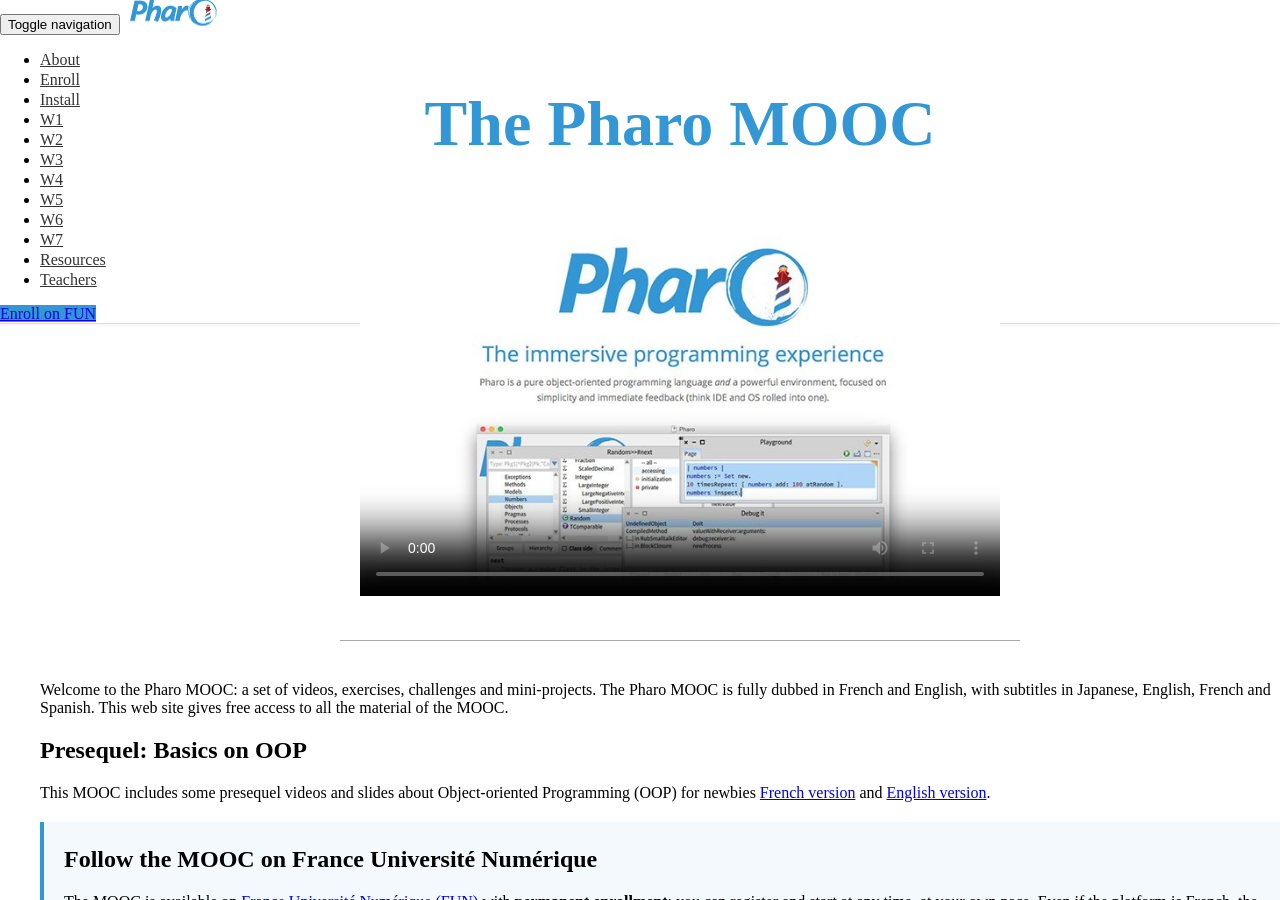
==== commit 1bf08bd0: "first simple version" ====
--- a/index.html
+++ b/index.html
@@ -277,7 +277,7 @@
 <li>🐥<span class="label label-primary">Lecture</span> Pharo: an Immersive Object-Oriented System <span class="res"><a href="https://rmod-pharo-mooc.lille.inria.fr/MOOC/PharoMOOC/Week1/C019-W1S02-WhatIsPharo.pdf"><i class="fa fa-file-pdf-o"></i> Slides</a> <a href="https://rmod-pharo-mooc.lille.inria.fr/MOOC/PharoMOOC-Videos/EN/Week1/C019SD-W1-S2-EN-V1.mp4"><i class="fa fa-play-circle"></i> EN</a> <a href="https://rmod-pharo-mooc.lille.inria.fr/MOOC/PharoMOOC-Videos/FR/Week1/C019SD-W1-S2-v2.mp4"><i class="fa fa-play-circle"></i> FR</a></span></li>
 <li>🐥<span class="label label-primary">Lecture</span> Pharo Vision <span class="res"><a href="https://rmod-pharo-mooc.lille.inria.fr/MOOC/PharoMOOC/Week1/C019-W1S03-PharoVision.pdf"><i class="fa fa-file-pdf-o"></i> Slides</a> <a href="https://rmod-pharo-mooc.lille.inria.fr/MOOC/PharoMOOC-Videos/EN/Week1/C019SD-W1-S3-EN-V1.mp4"><i class="fa fa-play-circle"></i> EN</a> <a href="https://rmod-pharo-mooc.lille.inria.fr/MOOC/PharoMOOC-Videos/FR/Week1/C019SD-W1-S3-v2.mp4"><i class="fa fa-play-circle"></i> FR</a></span></li>
 <li>🐥<span class="label label-primary">Lecture</span> Pharo Object Model in a Nutshell <span class="res"><a href="https://rmod-pharo-mooc.lille.inria.fr/MOOC/PharoMOOC/Week1/C019-W1S04-PharoModelInaNushell.pdf"><i class="fa fa-file-pdf-o"></i> Slides</a> <a href="https://rmod-pharo-mooc.lille.inria.fr/MOOC/PharoMOOC-Videos/EN/Week1/C019SD-W1-S4-EN-V1.mp4"><i class="fa fa-play-circle"></i> EN</a> <a href="https://rmod-pharo-mooc.lille.inria.fr/MOOC/PharoMOOC-Videos/FR/Week1/C019SD-W1-S4-v3.mp4"><i class="fa fa-play-circle"></i> FR</a></span></li>
-<li>🐥<span class="label label-primary">Lecture</span> Pharo Syntax in a Nutshell <span class="res"><a href="https://rmod-pharo-mooc.lille.inria.fr/MOOC/PharoMOOC/Week1/C019-W1S05-PharoSyntaxInANutshell.pdf"><i class="fa fa-file-pdf-o"></i> Slides</a> <a href="https://rmod-pharo-mooc.lille.inria.fr/MOOC/PharoMOOC-Videos/EN/Week1/C019SD-W1-S5-EN-V1.mp4"><i class="fa fa-play-circle"></i> EN</a> <a href="https://rmod-pharo-mooc.lille.inria.fr/MOOC/PharoMOOC-Videos/FR/Week1/C019SD-W1-S5-v2.mp4"><i class="fa fa-play-circle"></i> FR</a></span></li>
+<li>🐥<span class="label label-primary">Lecture</span> Pharo Syntax in a Nutshell <span class="res"><a href="https://rmod-pharo-mooc.lille.inria.fr/MOOC/PharoMOOC/Week1/C019-W1S05-PharoSyntaxInANutshell.pdf"><i class="fa fa-file-pdf-o"></i> Slides</a> <a class="erratum" href="https://rmod-pharo-mooc.lille.inria.fr/MOOC/PharoMOOC/Week1/C019-W1S05-PharoSyntaxInANutshell.pillar.erratum"><i class="fa fa-exclamation-triangle"></i> Erratum</a> <a href="https://rmod-pharo-mooc.lille.inria.fr/MOOC/PharoMOOC-Videos/EN/Week1/C019SD-W1-S5-EN-V1.mp4"><i class="fa fa-play-circle"></i> EN</a> <a href="https://rmod-pharo-mooc.lille.inria.fr/MOOC/PharoMOOC-Videos/FR/Week1/C019SD-W1-S5-v2.mp4"><i class="fa fa-play-circle"></i> FR</a></span></li>
 <li>🐥<span class="label label-primary">Lecture</span> Class and Method Definitions <span class="res"><a href="https://rmod-pharo-mooc.lille.inria.fr/MOOC/PharoMOOC/Week1/C019-W1S06-ClassAndMethodDefinition.pdf"><i class="fa fa-file-pdf-o"></i> Slides</a> <a href="https://rmod-pharo-mooc.lille.inria.fr/MOOC/PharoMOOC-Videos/EN/Week1/C019SD-W1-S6--EN-V1.mp4"><i class="fa fa-play-circle"></i> EN</a> <a href="https://rmod-pharo-mooc.lille.inria.fr/MOOC/PharoMOOC-Videos/FR/Week1/C019SD-W1-S6-v3.mp4"><i class="fa fa-play-circle"></i> FR</a></span></li>
 <li>🐥<span class="label label-success">Live</span> Live A: Selecting Expressions <span class="res"><a href="https://rmod-pharo-mooc.lille.inria.fr/MOOC/PharoMOOC-Videos/EN/Week1/W1-LiveA-EN-final.mp4"><i class="fa fa-play-circle"></i> EN</a> <a href="https://rmod-pharo-mooc.lille.inria.fr/MOOC/PharoMOOC-Videos/FR/Week1/W1-LiveA-FR-final.mp4"><i class="fa fa-play-circle"></i> FR</a></span></li>
 <li>🐥<span class="label label-success">Live</span> Live B: Prof Stef <span class="res"><a href="https://rmod-pharo-mooc.lille.inria.fr/MOOC/PharoMOOC-Videos/EN/Week1/W1-LiveB-EN-final.mp4"><i class="fa fa-play-circle"></i> EN</a> <a href="https://rmod-pharo-mooc.lille.inria.fr/MOOC/PharoMOOC-Videos/FR/Week1/W1-LiveB-FR-final.mp4"><i class="fa fa-play-circle"></i> FR</a></span></li>
@@ -292,6 +292,7 @@
 <li>🐥<span class="label label-info">Redo</span> Redo 7: Looking a commit history and changes with Iceberg <span class="res"><a href="https://rmod-pharo-mooc.lille.inria.fr/MOOC/PharoMOOC-Videos/EN/Week1/W1-Redo7-EN-final.mp4"><i class="fa fa-play-circle"></i> EN</a> <a href="https://rmod-pharo-mooc.lille.inria.fr/MOOC/PharoMOOC-Videos/FR/Week1/W1-Redo7-FR-final.mp4"><i class="fa fa-play-circle"></i> FR</a></span></li>
 <li>🐥<span class="label label-warning">Exercise</span> Expressions and Messages <span class="res"><a href="https://rmod-pharo-mooc.lille.inria.fr/MOOC/PharoMOOC/Week1/Exo-Expressions-LiteralObjects.pdf"><i class="fa fa-file-pdf-o"></i> EN</a> <a href="https://rmod-pharo-mooc.lille.inria.fr/MOOC/PharoMOOC/Week1/Exo-Expressions-LiteralObjects-FR.pdf"><i class="fa fa-file-pdf-o"></i> FR</a></span></li>
 <li>🐥<span class="label label-warning">Exercise</span> TinyBlog: Presentation and Model <span class="res"><a href="https://rmod-pharo-mooc.lille.inria.fr/MOOC/PharoMOOC/Week2/TinyBlog-EN_Chapter1and2.pdf"><i class="fa fa-file-pdf-o"></i> EN</a> <a href="https://rmod-pharo-mooc.lille.inria.fr/MOOC/PharoMOOC/Week2/TinyBlog-FR_Chapter1and2.pdf"><i class="fa fa-file-pdf-o"></i> FR</a></span></li>
+<li>🐥<span class="label label-warning">Exercise</span> Developing a Simple Counter (companion of Redo 1–7) <span class="res"><a href="https://rmod-pharo-mooc.lille.inria.fr/MOOC/PharoMOOC/Week1/Exo-Counter.pdf"><i class="fa fa-file-pdf-o"></i> EN</a></span></li>
 <li>🌶<span class="label label-danger">Challenge</span> Challenge 0 <span class="res"><a href="https://rmod-pharo-mooc.lille.inria.fr/MOOC/PharoMOOC/Week1/Challenge0-EN.pdf"><i class="fa fa-file-pdf-o"></i> EN</a> <a href="https://rmod-pharo-mooc.lille.inria.fr/MOOC/PharoMOOC/Week1/Challenge0-FR.pdf"><i class="fa fa-file-pdf-o"></i> FR</a></span></li>
 </ol>
 </section>
@@ -311,13 +312,13 @@
 <ol>
 <li>🐥<span class="label label-primary">Lecture</span> Understanding Messages <span class="res"><a href="https://rmod-pharo-mooc.lille.inria.fr/MOOC/PharoMOOC/Week2/C019-W2S01-Messages.pdf"><i class="fa fa-file-pdf-o"></i> Slides</a> <a href="https://rmod-pharo-mooc.lille.inria.fr/MOOC/PharoMOOC-Videos/EN/Week2/C019SD-W2-S1-EN-V1.mp4"><i class="fa fa-play-circle"></i> EN</a> <a href="https://rmod-pharo-mooc.lille.inria.fr/MOOC/PharoMOOC-Videos/FR/Week2/C019SD-W2-S1-v3.mp4"><i class="fa fa-play-circle"></i> FR</a></span></li>
 <li>🐥<span class="label label-primary">Lecture</span> Messages for Java programmer <span class="res"><a href="https://rmod-pharo-mooc.lille.inria.fr/MOOC/PharoMOOC/Week2/C019-W2S02-Messages-ForTheJavaProgrammers.pdf"><i class="fa fa-file-pdf-o"></i> Slides</a> <a href="https://rmod-pharo-mooc.lille.inria.fr/MOOC/PharoMOOC-Videos/EN/Week2/C019SD-W2-S2-EN-V1.mp4"><i class="fa fa-play-circle"></i> EN</a> <a href="https://rmod-pharo-mooc.lille.inria.fr/MOOC/PharoMOOC-Videos/FR/Week2/C019SD-W2-S2-v3.mp4"><i class="fa fa-play-circle"></i> FR</a></span></li>
-<li>🐥<span class="label label-primary">Lecture</span> Messages: Composition and Precedence <span class="res"><a href="https://rmod-pharo-mooc.lille.inria.fr/MOOC/PharoMOOC/Week2/C019-W2S03-Messages-Precedence.pdf"><i class="fa fa-file-pdf-o"></i> Slides</a> <a href="https://rmod-pharo-mooc.lille.inria.fr/MOOC/PharoMOOC-Videos/EN/Week2/C019SD-W2-S3-EN-V1.mp4"><i class="fa fa-play-circle"></i> EN</a> <a href="https://rmod-pharo-mooc.lille.inria.fr/MOOC/PharoMOOC-Videos/FR/Week2/C019SD-W2-S3-v3.mp4"><i class="fa fa-play-circle"></i> FR</a></span></li>
+<li>🐥<span class="label label-primary">Lecture</span> Messages: Composition and Precedence <span class="res"><a href="https://rmod-pharo-mooc.lille.inria.fr/MOOC/PharoMOOC/Week2/C019-W2S03-Messages-Precedence.pdf"><i class="fa fa-file-pdf-o"></i> Slides</a> <a class="erratum" href="https://rmod-pharo-mooc.lille.inria.fr/MOOC/PharoMOOC/Week2/C019-W2S03-Messages-Precedence.pillar.erratum"><i class="fa fa-exclamation-triangle"></i> Erratum</a> <a href="https://rmod-pharo-mooc.lille.inria.fr/MOOC/PharoMOOC-Videos/EN/Week2/C019SD-W2-S3-EN-V1.mp4"><i class="fa fa-play-circle"></i> EN</a> <a href="https://rmod-pharo-mooc.lille.inria.fr/MOOC/PharoMOOC-Videos/FR/Week2/C019SD-W2-S3-v3.mp4"><i class="fa fa-play-circle"></i> FR</a></span></li>
 <li>🐥<span class="label label-primary">Lecture</span> Understanding Messages: Sequence and Cascade <span class="res"><a href="https://rmod-pharo-mooc.lille.inria.fr/MOOC/PharoMOOC/Week2/C019-W2S04-Messages-Sequence.pdf"><i class="fa fa-file-pdf-o"></i> Slides</a> <a href="https://rmod-pharo-mooc.lille.inria.fr/MOOC/PharoMOOC-Videos/EN/Week2/C019SD-W2-S4-EN-V1.mp4"><i class="fa fa-play-circle"></i> EN</a> <a href="https://rmod-pharo-mooc.lille.inria.fr/MOOC/PharoMOOC-Videos/FR/Week2/C019SD-W2-S4-v3.mp4"><i class="fa fa-play-circle"></i> FR</a></span></li>
 <li>🐥<span class="label label-primary">Lecture</span> Introduction to Blocks <span class="res"><a href="https://rmod-pharo-mooc.lille.inria.fr/MOOC/PharoMOOC/Week2/C019-W2S06-Blocks.pdf"><i class="fa fa-file-pdf-o"></i> Slides</a> <a href="https://rmod-pharo-mooc.lille.inria.fr/MOOC/PharoMOOC-Videos/EN/Week2/C019SD-W2-S6-EN-V1.mp4"><i class="fa fa-play-circle"></i> EN</a> <a href="https://rmod-pharo-mooc.lille.inria.fr/MOOC/PharoMOOC-Videos/FR/Week2/C019SD-W2-S6-v2.mp4"><i class="fa fa-play-circle"></i> FR</a></span></li>
 <li>🐥<span class="label label-primary">Lecture</span> Loops <span class="res"><a href="https://rmod-pharo-mooc.lille.inria.fr/MOOC/PharoMOOC/Week2/C019-W2S07-Loops.pdf"><i class="fa fa-file-pdf-o"></i> Slides</a> <a href="https://rmod-pharo-mooc.lille.inria.fr/MOOC/PharoMOOC-Videos/EN/Week2/C019SD-W2-S7-EN-V1.mp4"><i class="fa fa-play-circle"></i> EN</a> <a href="https://rmod-pharo-mooc.lille.inria.fr/MOOC/PharoMOOC-Videos/FR/Week2/C019SD-W2-S7-v2.mp4"><i class="fa fa-play-circle"></i> FR</a></span></li>
 <li>🐥<span class="label label-primary">Lecture</span> Booleans and Conditions <span class="res"><a href="https://rmod-pharo-mooc.lille.inria.fr/MOOC/PharoMOOC/Week2/C019-W2S08-BooleansAndCondition.pdf"><i class="fa fa-file-pdf-o"></i> Slides</a> <a href="https://rmod-pharo-mooc.lille.inria.fr/MOOC/PharoMOOC-Videos/EN/Week2/C019SD-W2-S8-EN-V1.mp4"><i class="fa fa-play-circle"></i> EN</a> <a href="https://rmod-pharo-mooc.lille.inria.fr/MOOC/PharoMOOC-Videos/FR/Week2/C019SD-W2-S8-v2.mp4"><i class="fa fa-play-circle"></i> FR</a></span></li>
 <li>🐥<span class="label label-primary">Lecture</span> Parenthesis vs Square Brackets <span class="res"><a href="https://rmod-pharo-mooc.lille.inria.fr/MOOC/PharoMOOC/Week2/C019-W2S09-ParenthesisVsSquareBrackets.pdf"><i class="fa fa-file-pdf-o"></i> Slides</a> <a href="https://rmod-pharo-mooc.lille.inria.fr/MOOC/PharoMOOC-Videos/EN/Week2/C019SD-W2-S9-EN-V1.mp4"><i class="fa fa-play-circle"></i> EN</a> <a href="https://rmod-pharo-mooc.lille.inria.fr/MOOC/PharoMOOC-Videos/FR/Week2/C019SD-W2-S9-v3.mp4"><i class="fa fa-play-circle"></i> FR</a></span></li>
-<li>🐥<span class="label label-primary">Lecture</span> Yourself <span class="res"><a href="https://rmod-pharo-mooc.lille.inria.fr/MOOC/PharoMOOC/Week2/C019-W2S10-Yourself.pdf"><i class="fa fa-file-pdf-o"></i> Slides</a> <a href="https://rmod-pharo-mooc.lille.inria.fr/MOOC/PharoMOOC-Videos/EN/Week2/C019SD-W2-S10-EN-V1.mp4"><i class="fa fa-play-circle"></i> EN</a> <a href="https://rmod-pharo-mooc.lille.inria.fr/MOOC/PharoMOOC-Videos/FR/Week2/C019SD-W2-S10-v3.mp4"><i class="fa fa-play-circle"></i> FR</a></span></li>
+<li>🐥<span class="label label-primary">Lecture</span> Yourself <span class="res"><a href="https://rmod-pharo-mooc.lille.inria.fr/MOOC/PharoMOOC/Week2/C019-W2S10-Yourself.pdf"><i class="fa fa-file-pdf-o"></i> Slides</a> <a class="erratum" href="https://rmod-pharo-mooc.lille.inria.fr/MOOC/PharoMOOC/Week2/C019-W2S10-Yourself.pillar.erratum"><i class="fa fa-exclamation-triangle"></i> Erratum</a> <a href="https://rmod-pharo-mooc.lille.inria.fr/MOOC/PharoMOOC-Videos/EN/Week2/C019SD-W2-S10-EN-V1.mp4"><i class="fa fa-play-circle"></i> EN</a> <a href="https://rmod-pharo-mooc.lille.inria.fr/MOOC/PharoMOOC-Videos/FR/Week2/C019SD-W2-S10-v3.mp4"><i class="fa fa-play-circle"></i> FR</a></span></li>
 <li>🎁<span class="label label-primary">Lecture</span> The Essence of Dispatch through an Exercise <span class="res"><a href="https://rmod-pharo-mooc.lille.inria.fr/MOOC/PharoMOOC/Week2/C019-W2S11-Design-EssenceOfDispatchExo.pdf"><i class="fa fa-file-pdf-o"></i> Slides</a> <a href="https://rmod-pharo-mooc.lille.inria.fr/MOOC/PharoMOOC-Videos/EN/Week2/C019SD-W2-S11-EN-V1.mp4"><i class="fa fa-play-circle"></i> EN</a> <a href="https://rmod-pharo-mooc.lille.inria.fr/MOOC/PharoMOOC-Videos/FR/Week2/C019SD-W2-S11-v3.mp4"><i class="fa fa-play-circle"></i> FR</a></span></li>
 <li>🐥<span class="label label-success">Live</span> Live A: Finding methods with the Finder <span class="res"><a href="https://rmod-pharo-mooc.lille.inria.fr/MOOC/PharoMOOC-Videos/EN/Week2/W2-LiveA-EN-final.mp4"><i class="fa fa-play-circle"></i> EN</a> <a href="https://rmod-pharo-mooc.lille.inria.fr/MOOC/PharoMOOC-Videos/FR/Week2/W2-LiveA-FR-final.mp4"><i class="fa fa-play-circle"></i> FR</a></span></li>
 <li>🐥<span class="label label-success">Live</span> Live B: Look closer at objects with the Inspector <span class="res"><a href="https://rmod-pharo-mooc.lille.inria.fr/MOOC/PharoMOOC-Videos/EN/Week2/W2-LiveB-EN-final.mp4"><i class="fa fa-play-circle"></i> EN</a> <a href="https://rmod-pharo-mooc.lille.inria.fr/MOOC/PharoMOOC-Videos/FR/Week2/W2-LiveB-FR-final.mp4"><i class="fa fa-play-circle"></i> FR</a></span></li>
@@ -326,7 +327,7 @@
 <li>🐥<span class="label label-info">Redo</span> Redo 1:Xtreme TDD <span class="res"><a href="https://rmod-pharo-mooc.lille.inria.fr/MOOC/PharoMOOC-Videos/EN/Week2/W2-Redo-EN-final.mp4"><i class="fa fa-play-circle"></i> EN</a> <a href="https://rmod-pharo-mooc.lille.inria.fr/MOOC/PharoMOOC-Videos/FR/Week2/W2-Redo-FR-final.mp4"><i class="fa fa-play-circle"></i> FR</a></span></li>
 <li>🐥<span class="label label-warning">Exercise</span> Solution: Expressions and Messages <span class="res"><a href="https://rmod-pharo-mooc.lille.inria.fr/MOOC/PharoMOOC/Week2/Exo-Expressions-LiteralObjects-Solution.pdf"><i class="fa fa-file-pdf-o"></i> EN</a> <a href="https://rmod-pharo-mooc.lille.inria.fr/MOOC/PharoMOOC/Week2/Exo-Expressions-LiteralObjects-Solution-FR.pdf"><i class="fa fa-file-pdf-o"></i> FR</a></span></li>
 <li>🐥<span class="label label-warning">Exercise</span> Expression Results <span class="res"><a href="https://rmod-pharo-mooc.lille.inria.fr/MOOC/PharoMOOC/Week2/Exo-ObjectsExpressions.pdf"><i class="fa fa-file-pdf-o"></i> EN</a> <a href="https://rmod-pharo-mooc.lille.inria.fr/MOOC/PharoMOOC/Week2/Exo-ObjectsExpressions-FR.pdf"><i class="fa fa-file-pdf-o"></i> FR</a></span></li>
-<li>🐥<span class="label label-warning">Exercise</span> TinyBlog: Extending and Testing the Model <span class="res"><a href="https://rmod-pharo-mooc.lille.inria.fr/MOOC/PharoMOOC/Week2/TinyBlog-EN_Chapter1and2.pdf"><i class="fa fa-file-pdf-o"></i> EN</a> <a href="https://rmod-pharo-mooc.lille.inria.fr/MOOC/PharoMOOC/Week2/TinyBlog-FR_Chapter1and2.pdf"><i class="fa fa-file-pdf-o"></i> FR</a></span></li>
+<li>🐥<span class="label label-warning">Exercise</span> TinyBlog: Extending and Testing the Model <span class="res"><a href="https://rmod-pharo-mooc.lille.inria.fr/MOOC/PharoMOOC/Week3/TinyBlog-EN_Chapter3.pdf"><i class="fa fa-file-pdf-o"></i> EN</a> <a href="https://rmod-pharo-mooc.lille.inria.fr/MOOC/PharoMOOC/Week3/TinyBlog-FR_Chapter3.pdf"><i class="fa fa-file-pdf-o"></i> FR</a></span></li>
 <li>🌶 <span class="label label-danger">Challenge</span> Solution: Challenge 0 <span class="res"><a href="https://rmod-pharo-mooc.lille.inria.fr/MOOC/PharoMOOC/Week2/Challenge0-Solution-EN.pdf"><i class="fa fa-file-pdf-o"></i> EN</a> <a href="https://rmod-pharo-mooc.lille.inria.fr/MOOC/PharoMOOC/Week2/Challenge0-Solution-FR.pdf"><i class="fa fa-file-pdf-o"></i> FR</a></span></li>
 <li>🌶 <span class="label label-danger">Challenge</span> Challenge 1 <span class="res"><a href="https://rmod-pharo-mooc.lille.inria.fr/MOOC/PharoMOOC/Week2/Challenge1-EN.pdf"><i class="fa fa-file-pdf-o"></i> EN</a> <a href="https://rmod-pharo-mooc.lille.inria.fr/MOOC/PharoMOOC/Week2/Challenge1-FR.pdf"><i class="fa fa-file-pdf-o"></i> FR</a></span></li>
 </ol>
@@ -351,9 +352,9 @@
 <li>🐥 <span class="label label-primary">Lecture</span> Variables <span class="res"><a href="https://rmod-pharo-mooc.lille.inria.fr/MOOC/PharoMOOC/Week3/C019-W3S03-Basic-Variables.pdf"><i class="fa fa-file-pdf-o"></i> Slides</a> <a href="https://rmod-pharo-mooc.lille.inria.fr/MOOC/PharoMOOC-Videos/EN/Week3/C019SD-W3-S3-EN-V1.mp4"><i class="fa fa-play-circle"></i> EN</a> <a href="https://rmod-pharo-mooc.lille.inria.fr/MOOC/PharoMOOC-Videos/FR/Week3/C019SD-W3-S3-v3.mp4"><i class="fa fa-play-circle"></i> FR</a></span></li>
 <li>🐥🌐 <span class="label label-primary">Lecture</span> A Simple HTTP Application: a Pretext to Revisit Pharo Syntax <span class="res"><a href="https://rmod-pharo-mooc.lille.inria.fr/MOOC/PharoMOOC/Week3/C019-W3S04-TeapotAsAPretext.pdf"><i class="fa fa-file-pdf-o"></i> Slides</a> <a href="https://rmod-pharo-mooc.lille.inria.fr/MOOC/PharoMOOC-Videos/EN/Week3/C019SD-W3-S4-EN-V1.mp4"><i class="fa fa-play-circle"></i> EN</a> <a href="https://rmod-pharo-mooc.lille.inria.fr/MOOC/PharoMOOC-Videos/FR/Week3/C019SD-W3-S4-v3.mp4"><i class="fa fa-play-circle"></i> FR</a></span></li>
 <li>🐥 <span class="label label-primary">Lecture</span> Class Methods <span class="res"><a href="https://rmod-pharo-mooc.lille.inria.fr/MOOC/PharoMOOC/Week3/C019-W3S06-BasicClassMethods.pdf"><i class="fa fa-file-pdf-o"></i> Slides</a> <a href="https://rmod-pharo-mooc.lille.inria.fr/MOOC/PharoMOOC-Videos/EN/Week3/C019SD-W3-S6-EN-V1.mp4"><i class="fa fa-play-circle"></i> EN</a> <a href="https://rmod-pharo-mooc.lille.inria.fr/MOOC/PharoMOOC-Videos/FR/Week3/C019SD-W3-S6-v3.mp4"><i class="fa fa-play-circle"></i> FR</a></span></li>
-<li>🐥 <span class="label label-primary">Lecture</span> An Overview of Essential Collections <span class="res"><a href="https://rmod-pharo-mooc.lille.inria.fr/MOOC/PharoMOOC/Week3/C019-W3S07-Basic-ArraySetOrderedCollection.pdf"><i class="fa fa-file-pdf-o"></i> Slides</a> <a href="https://rmod-pharo-mooc.lille.inria.fr/MOOC/PharoMOOC-Videos/EN/Week3/C019SD-W3-S7-EN-V1.mp4"><i class="fa fa-play-circle"></i> EN</a> <a href="https://rmod-pharo-mooc.lille.inria.fr/MOOC/PharoMOOC-Videos/FR/Week3/C019SD-W3-S7-v3.mp4"><i class="fa fa-play-circle"></i> FR</a></span></li>
-<li>🎁 <span class="label label-primary">Lecture</span> Iterators <span class="res"><a href="https://rmod-pharo-mooc.lille.inria.fr/MOOC/PharoMOOC/Week3/C019-W3S09-Iterators.pdf"><i class="fa fa-file-pdf-o"></i> Slides</a> <a href="https://rmod-pharo-mooc.lille.inria.fr/MOOC/PharoMOOC-Videos/EN/Week3/C019SD-W3-S9-EN-V1.mp4"><i class="fa fa-play-circle"></i> EN</a> <a href="https://rmod-pharo-mooc.lille.inria.fr/MOOC/PharoMOOC-Videos/FR/Week3/C019SD-W3-S9-v3.mp4"><i class="fa fa-play-circle"></i> FR</a></span></li>
-<li>🐥 <span class="label label-primary">Lecture</span> Stream Overview <span class="res"><a href="https://rmod-pharo-mooc.lille.inria.fr/MOOC/PharoMOOC/Week3/C019-W3S10-Streams.pdf"><i class="fa fa-file-pdf-o"></i> Slides</a> <a href="https://rmod-pharo-mooc.lille.inria.fr/MOOC/PharoMOOC-Videos/EN/Week3/C019SD-W3-S10-EN-V1.mp4"><i class="fa fa-play-circle"></i> EN</a> <a href="https://rmod-pharo-mooc.lille.inria.fr/MOOC/PharoMOOC-Videos/FR/Week3/C019SD-W3-S10-v3.mp4"><i class="fa fa-play-circle"></i> FR</a></span></li>
+<li>🐥 <span class="label label-primary">Lecture</span> An Overview of Essential Collections <span class="res"><a href="https://rmod-pharo-mooc.lille.inria.fr/MOOC/PharoMOOC/Week3/C019-W3S07-Basic-ArraySetOrderedCollection.pdf"><i class="fa fa-file-pdf-o"></i> Slides</a> <a class="erratum" href="https://rmod-pharo-mooc.lille.inria.fr/MOOC/PharoMOOC/Week3/C019-W3S07-Basic-ArraySetOrderedCollection.pillar.erratum"><i class="fa fa-exclamation-triangle"></i> Erratum</a> <a href="https://rmod-pharo-mooc.lille.inria.fr/MOOC/PharoMOOC-Videos/EN/Week3/C019SD-W3-S7-EN-V1.mp4"><i class="fa fa-play-circle"></i> EN</a> <a href="https://rmod-pharo-mooc.lille.inria.fr/MOOC/PharoMOOC-Videos/FR/Week3/C019SD-W3-S7-v3.mp4"><i class="fa fa-play-circle"></i> FR</a></span></li>
+<li>🎁 <span class="label label-primary">Lecture</span> Iterators <span class="res"><a href="https://rmod-pharo-mooc.lille.inria.fr/MOOC/PharoMOOC/Week3/C019-W3S09-Iterators.pdf"><i class="fa fa-file-pdf-o"></i> Slides</a> <a class="erratum" href="https://rmod-pharo-mooc.lille.inria.fr/MOOC/PharoMOOC/Week3/C019-W3S09-Iterators.pillar.erratum"><i class="fa fa-exclamation-triangle"></i> Erratum</a> <a href="https://rmod-pharo-mooc.lille.inria.fr/MOOC/PharoMOOC-Videos/EN/Week3/C019SD-W3-S9-EN-V1.mp4"><i class="fa fa-play-circle"></i> EN</a> <a href="https://rmod-pharo-mooc.lille.inria.fr/MOOC/PharoMOOC-Videos/FR/Week3/C019SD-W3-S9-v3.mp4"><i class="fa fa-play-circle"></i> FR</a></span></li>
+<li>🐥 <span class="label label-primary">Lecture</span> Stream Overview <span class="res"><a href="https://rmod-pharo-mooc.lille.inria.fr/MOOC/PharoMOOC/Week3/C019-W3S10-Streams.pdf"><i class="fa fa-file-pdf-o"></i> Slides</a> <a class="erratum" href="https://rmod-pharo-mooc.lille.inria.fr/MOOC/PharoMOOC/Week3/C019-W3S10-Streams.pillar.erratum"><i class="fa fa-exclamation-triangle"></i> Erratum</a> <a href="https://rmod-pharo-mooc.lille.inria.fr/MOOC/PharoMOOC-Videos/EN/Week3/C019SD-W3-S10-EN-V1.mp4"><i class="fa fa-play-circle"></i> EN</a> <a href="https://rmod-pharo-mooc.lille.inria.fr/MOOC/PharoMOOC-Videos/FR/Week3/C019SD-W3-S10-v3.mp4"><i class="fa fa-play-circle"></i> FR</a></span></li>
 <li>🐥 <span class="label label-primary">Lecture</span> Understanding Return <span class="res"><a href="https://rmod-pharo-mooc.lille.inria.fr/MOOC/PharoMOOC/Week3/C019-W3S11-UnderstandingReturn.pdf"><i class="fa fa-file-pdf-o"></i> Slides</a> <a href="https://rmod-pharo-mooc.lille.inria.fr/MOOC/PharoMOOC-Videos/EN/Week3/C019SD-W3-S11-EN-V1.mp4"><i class="fa fa-play-circle"></i> EN</a> <a href="https://rmod-pharo-mooc.lille.inria.fr/MOOC/PharoMOOC-Videos/FR/Week3/C019SD-W3-S11-v1.mp4"><i class="fa fa-play-circle"></i> FR</a></span></li>
 <li>🐥 <span class="label label-success">Live</span> Live A: Understanding Implementor/Senders <span class="res"><a href="https://rmod-pharo-mooc.lille.inria.fr/MOOC/PharoMOOC-Videos/EN/Week3/W3-LiveA-EN-final.mp4"><i class="fa fa-play-circle"></i> EN</a> <a href="https://rmod-pharo-mooc.lille.inria.fr/MOOC/PharoMOOC-Videos/FR/Week3/W3-LiveA-FR-final.mp4"><i class="fa fa-play-circle"></i> FR</a></span></li>
 <li>🐥 <span class="label label-success">Live</span> Live B: Understanding class references <span class="res"><a href="https://rmod-pharo-mooc.lille.inria.fr/MOOC/PharoMOOC-Videos/EN/Week3/W3-LiveB-EN-final.mp4"><i class="fa fa-play-circle"></i> EN</a> <a href="https://rmod-pharo-mooc.lille.inria.fr/MOOC/PharoMOOC-Videos/FR/Week3/W3-LiveB-FR-final.mp4"><i class="fa fa-play-circle"></i> FR</a></span></li>
@@ -363,6 +364,7 @@
 <li>🐥 <span class="label label-info">Redo</span> Redo 3: Finalizing the DSL <span class="res"><a href="https://rmod-pharo-mooc.lille.inria.fr/MOOC/PharoMOOC-Videos/EN/Week3/W3-Redo3-EN-final.mp4"><i class="fa fa-play-circle"></i> EN</a> <a href="https://rmod-pharo-mooc.lille.inria.fr/MOOC/PharoMOOC-Videos/FR/Week3/W3-Redo3-FR-final.mp4"><i class="fa fa-play-circle"></i> FR</a></span></li>
 <li>🐥 <span class="label label-warning">Exercise</span> Solution: Expression Results <span class="res"><a href="https://rmod-pharo-mooc.lille.inria.fr/MOOC/PharoMOOC/Week3/Exo-ObjectsExpressions-Solution.pdf"><i class="fa fa-file-pdf-o"></i> EN</a> <a href="https://rmod-pharo-mooc.lille.inria.fr/MOOC/PharoMOOC/Week3/Exo-ObjectsExpressions-Solution-FR.pdf"><i class="fa fa-file-pdf-o"></i> FR</a></span></li>
 <li>🐥 <span class="label label-warning">Exercise</span> Rewriting Expressions <span class="res"><a href="https://rmod-pharo-mooc.lille.inria.fr/MOOC/PharoMOOC/Week3/Exo-Expressions-Rewriting.pdf"><i class="fa fa-file-pdf-o"></i> EN</a> <a href="https://rmod-pharo-mooc.lille.inria.fr/MOOC/PharoMOOC/Week3/Exo-Expressions-Rewriting-FR.pdf"><i class="fa fa-file-pdf-o"></i> FR</a></span></li>
+<li>🐥 <span class="label label-warning">Exercise</span> Crafting a Simple Embedded DSL for Dice (companion of Redo 1–3) <span class="res"><a href="https://rmod-pharo-mooc.lille.inria.fr/MOOC/PharoMOOC/Week3/Exo-DSL-V2.pdf"><i class="fa fa-file-pdf-o"></i> EN</a></span></li>
 <li>🌶 <span class="label label-danger">Challenge</span> Solution: Challenge 1 <span class="res"><a href="https://rmod-pharo-mooc.lille.inria.fr/MOOC/PharoMOOC/Week3/Challenge1-Solution-EN.pdf"><i class="fa fa-file-pdf-o"></i> EN</a> <a href="https://rmod-pharo-mooc.lille.inria.fr/MOOC/PharoMOOC/Week3/Challenge1-Solution-FR.pdf"><i class="fa fa-file-pdf-o"></i> FR</a></span></li>
 <li>🌶 <span class="label label-danger">Challenge</span> Challenge 2 <span class="res"><a href="https://rmod-pharo-mooc.lille.inria.fr/MOOC/PharoMOOC/Week3/Challenge2-EN.pdf"><i class="fa fa-file-pdf-o"></i> EN</a> <a href="https://rmod-pharo-mooc.lille.inria.fr/MOOC/PharoMOOC/Week3/Challenge2-FR.pdf"><i class="fa fa-file-pdf-o"></i> FR</a></span></li>
 </ol>
@@ -455,9 +457,9 @@
 <li>🎁 <span class="label label-primary">Lecture</span> Did You Really Understand Super? <span class="res"><a href="https://rmod-pharo-mooc.lille.inria.fr/MOOC/PharoMOOC/Week6/C019-W6S01-DidYouUnderstandSuper.pdf"><i class="fa fa-file-pdf-o"></i> Slides</a> <a href="https://rmod-pharo-mooc.lille.inria.fr/MOOC/PharoMOOC-Videos/EN/Week6/C019SD-W6-S1-EN-V1.mp4"><i class="fa fa-play-circle"></i> EN</a> <a href="https://rmod-pharo-mooc.lille.inria.fr/MOOC/PharoMOOC-Videos/FR/Week6/C019SD-W6-S1-v3.mp4"><i class="fa fa-play-circle"></i> FR</a></span></li>
 <li>🐥 <span class="label label-primary">Lecture</span> Understanding the Implementation of ifTrue:ifFalse: <span class="res"><a href="https://rmod-pharo-mooc.lille.inria.fr/MOOC/PharoMOOC/Week6/C019-W6S02-Design-ImplementingIfTrue.pdf"><i class="fa fa-file-pdf-o"></i> Slides</a> <a href="https://rmod-pharo-mooc.lille.inria.fr/MOOC/PharoMOOC-Videos/EN/Week6/C019SD-W6-S2-EN-V1.mp4"><i class="fa fa-play-circle"></i> EN</a> <a href="https://rmod-pharo-mooc.lille.inria.fr/MOOC/PharoMOOC-Videos/FR/Week6/C019SD-W6-S2-v3.mp4"><i class="fa fa-play-circle"></i> FR</a></span></li>
 <li>🎁 <span class="label label-primary">Lecture</span> Dice new vs. self class new <span class="res"><a href="https://rmod-pharo-mooc.lille.inria.fr/MOOC/PharoMOOC/Week6/C019-W6S03-SelfSendsDiceHandle.pdf"><i class="fa fa-file-pdf-o"></i> Slides</a> <a href="https://rmod-pharo-mooc.lille.inria.fr/MOOC/PharoMOOC-Videos/EN/Week6/C019SD-W6-S3-EN-V1.mp4"><i class="fa fa-play-circle"></i> EN</a> <a href="https://rmod-pharo-mooc.lille.inria.fr/MOOC/PharoMOOC-Videos/FR/Week6/C019SD-W6-S3-v3.mp4"><i class="fa fa-play-circle"></i> FR</a></span></li>
-<li>🎁 <span class="label label-primary">Lecture</span> Message sends are plans for reuse <span class="res"><a href="https://rmod-pharo-mooc.lille.inria.fr/MOOC/PharoMOOC/Week6/C019-W6S04-SelfSendsArePlanForReuse.pdf"><i class="fa fa-file-pdf-o"></i> Slides</a> <a href="https://rmod-pharo-mooc.lille.inria.fr/MOOC/PharoMOOC-Videos/EN/Week6/C019SD-W6-S4-EN-V1.mp4"><i class="fa fa-play-circle"></i> EN</a> <a href="https://rmod-pharo-mooc.lille.inria.fr/MOOC/PharoMOOC-Videos/FR/Week6/C019SD-W6-S4-v3.mp4"><i class="fa fa-play-circle"></i> FR</a></span></li>
+<li>🎁 <span class="label label-primary">Lecture</span> Message sends are plans for reuse <span class="res"><a href="https://rmod-pharo-mooc.lille.inria.fr/MOOC/PharoMOOC/Week6/C019-W6S04-SelfSendsArePlanForReuse.pdf"><i class="fa fa-file-pdf-o"></i> Slides</a> <a class="erratum" href="https://rmod-pharo-mooc.lille.inria.fr/MOOC/PharoMOOC/Week6/C019-W6S04-SelfSendsArePlanForReuse.pillar.erratum"><i class="fa fa-exclamation-triangle"></i> Erratum</a> <a href="https://rmod-pharo-mooc.lille.inria.fr/MOOC/PharoMOOC-Videos/EN/Week6/C019SD-W6-S4-EN-V1.mp4"><i class="fa fa-play-circle"></i> EN</a> <a href="https://rmod-pharo-mooc.lille.inria.fr/MOOC/PharoMOOC-Videos/FR/Week6/C019SD-W6-S4-v3.mp4"><i class="fa fa-play-circle"></i> FR</a></span></li>
 <li>🎁 <span class="label label-primary">Lecture</span> Hooks and Templates <span class="res"><a href="https://rmod-pharo-mooc.lille.inria.fr/MOOC/PharoMOOC/Week6/C019-W6S05-HookAndTemplate.pdf"><i class="fa fa-file-pdf-o"></i> Slides</a> <a href="https://rmod-pharo-mooc.lille.inria.fr/MOOC/PharoMOOC-Videos/EN/Week6/C019SD-W6-S5-EN-V1.mp4"><i class="fa fa-play-circle"></i> EN</a> <a href="https://rmod-pharo-mooc.lille.inria.fr/MOOC/PharoMOOC-Videos/FR/Week6/C019SD-W6-S5-v3.mp4"><i class="fa fa-play-circle"></i> FR</a></span></li>
-<li>🐥 <span class="label label-primary">Lecture</span> Runtime Architecture <span class="res"><a href="https://rmod-pharo-mooc.lille.inria.fr/MOOC/PharoMOOC/Week6/C019-W6S06-RuntimeArchitecture.pdf"><i class="fa fa-file-pdf-o"></i> Slides</a> <a href="https://rmod-pharo-mooc.lille.inria.fr/MOOC/PharoMOOC-Videos/EN/Week6/C019SD-W6-S6-EN-V1.mp4"><i class="fa fa-play-circle"></i> EN</a> <a href="https://rmod-pharo-mooc.lille.inria.fr/MOOC/PharoMOOC-Videos/FR/Week6/C019SD-W6-S6-v3.mp4"><i class="fa fa-play-circle"></i> FR</a></span></li>
+<li>🐥 <span class="label label-primary">Lecture</span> Runtime Architecture <span class="res"><a href="https://rmod-pharo-mooc.lille.inria.fr/MOOC/PharoMOOC/Week6/C019-W6S06-RuntimeArchitecture.pdf"><i class="fa fa-file-pdf-o"></i> Slides</a> <a class="erratum" href="https://rmod-pharo-mooc.lille.inria.fr/MOOC/PharoMOOC/Week6/C019-W6S06-RuntimeArchitecture.pillar.erratum"><i class="fa fa-exclamation-triangle"></i> Erratum</a> <a href="https://rmod-pharo-mooc.lille.inria.fr/MOOC/PharoMOOC-Videos/EN/Week6/C019SD-W6-S6-EN-V1.mp4"><i class="fa fa-play-circle"></i> EN</a> <a href="https://rmod-pharo-mooc.lille.inria.fr/MOOC/PharoMOOC-Videos/FR/Week6/C019SD-W6-S6-v3.mp4"><i class="fa fa-play-circle"></i> FR</a></span></li>
 <li>🐥 <span class="label label-primary">Lecture</span> Characters, Strings and Symbols <span class="res"><a href="https://rmod-pharo-mooc.lille.inria.fr/MOOC/PharoMOOC/Week6/C019-W6S07-CharacterStringSymbol.pdf"><i class="fa fa-file-pdf-o"></i> Slides</a> <a href="https://rmod-pharo-mooc.lille.inria.fr/MOOC/PharoMOOC-Videos/EN/Week6/C019SD-W6-S7-EN-V1.mp4"><i class="fa fa-play-circle"></i> EN</a> <a href="https://rmod-pharo-mooc.lille.inria.fr/MOOC/PharoMOOC-Videos/FR/Week6/C019SD-W6-S7-v3.mp4"><i class="fa fa-play-circle"></i> FR</a></span></li>
 <li>🐥 <span class="label label-primary">Lecture</span> Dynamic Vs. Literal Arrays <span class="res"><a href="https://rmod-pharo-mooc.lille.inria.fr/MOOC/PharoMOOC/Week6/C019-W6S08-DynamicVersusLiteralArray.pdf"><i class="fa fa-file-pdf-o"></i> Slides</a> <a href="https://rmod-pharo-mooc.lille.inria.fr/MOOC/PharoMOOC-Videos/EN/Week6/C019SD-W6-S8-EN-V1.mp4"><i class="fa fa-play-circle"></i> EN</a> <a href="https://rmod-pharo-mooc.lille.inria.fr/MOOC/PharoMOOC-Videos/FR/Week6/C019SD-W6-S8-v3.mp4"><i class="fa fa-play-circle"></i> FR</a></span></li>
 <li>🎁 <span class="label label-success">Live</span> Live A: Customized tabs in the Inspector <span class="res"><a href="https://rmod-pharo-mooc.lille.inria.fr/MOOC/PharoMOOC-Videos/EN/Week6/W6-LiveA-EN-final.mp4"><i class="fa fa-play-circle"></i> EN</a> <a href="https://rmod-pharo-mooc.lille.inria.fr/MOOC/PharoMOOC-Videos/FR/Week6/W6-LiveA-FR-final.mp4"><i class="fa fa-play-circle"></i> FR</a></span></li>
@@ -484,9 +486,9 @@
 <li>🐥 <span class="label label-primary">Lecture</span> Variable Size Objects <span class="res"><a href="https://rmod-pharo-mooc.lille.inria.fr/MOOC/PharoMOOC/Week7/C019-W7S02-VariableClasses.pdf"><i class="fa fa-file-pdf-o"></i> Slides</a> <a href="https://rmod-pharo-mooc.lille.inria.fr/MOOC/PharoMOOC-Videos/EN/Week7/C019SD-W7-S2-EN-V1.mp4"><i class="fa fa-play-circle"></i> EN</a> <a href="https://rmod-pharo-mooc.lille.inria.fr/MOOC/PharoMOOC-Videos/FR/Week7/C019SD-W7-S2-v3.mp4"><i class="fa fa-play-circle"></i> FR</a></span></li>
 <li>🔮 <span class="label label-primary">Lecture</span> Understanding Metaclasses <span class="res"><a href="https://rmod-pharo-mooc.lille.inria.fr/MOOC/PharoMOOC/Week7/C019-W7S03-UnderstandingMetaclasses.pdf"><i class="fa fa-file-pdf-o"></i> Slides</a> <a href="https://rmod-pharo-mooc.lille.inria.fr/MOOC/PharoMOOC-Videos/EN/Week7/C019SD-W7-S3-EN-V1.mp4"><i class="fa fa-play-circle"></i> EN</a> <a href="https://rmod-pharo-mooc.lille.inria.fr/MOOC/PharoMOOC-Videos/FR/Week7/C019SD-W7-S3-v3.mp4"><i class="fa fa-play-circle"></i> FR</a></span></li>
 <li>🔮 <span class="label label-primary">Lecture</span> Reflective Operations for Live Programming <span class="res"><a href="https://rmod-pharo-mooc.lille.inria.fr/MOOC/PharoMOOC/Week7/C019-W7S04-OtherReflective.pdf"><i class="fa fa-file-pdf-o"></i> Slides</a> <a href="https://rmod-pharo-mooc.lille.inria.fr/MOOC/PharoMOOC-Videos/EN/Week7/C019SD-W7-S4-EN-V1.mp4"><i class="fa fa-play-circle"></i> EN</a> <a href="https://rmod-pharo-mooc.lille.inria.fr/MOOC/PharoMOOC-Videos/FR/Week7/C019SD-W7-S4-v3.mp4"><i class="fa fa-play-circle"></i> FR</a></span></li>
-<li>🔮 <span class="label label-primary">Lecture</span> DoesNotUnderstand: a Precious Hook <span class="res"><a href="https://rmod-pharo-mooc.lille.inria.fr/MOOC/PharoMOOC/Week7/C019-W7S05-DoesNotUnderstand.pdf"><i class="fa fa-file-pdf-o"></i> Slides</a> <a href="https://rmod-pharo-mooc.lille.inria.fr/MOOC/PharoMOOC-Videos/EN/Week7/C019SD-W7-S5-EN-V1.mp4"><i class="fa fa-play-circle"></i> EN</a> <a href="https://rmod-pharo-mooc.lille.inria.fr/MOOC/PharoMOOC-Videos/FR/Week7/C019SD-W7-S5-v3.mp4"><i class="fa fa-play-circle"></i> FR</a></span></li>
+<li>🔮 <span class="label label-primary">Lecture</span> DoesNotUnderstand: a Precious Hook <span class="res"><a href="https://rmod-pharo-mooc.lille.inria.fr/MOOC/PharoMOOC/Week7/C019-W7S05-DoesNotUnderstand.pdf"><i class="fa fa-file-pdf-o"></i> Slides</a> <a class="erratum" href="https://rmod-pharo-mooc.lille.inria.fr/MOOC/PharoMOOC/Week7/C019-W7S05-DoesNotUnderstand.pillar.erratum"><i class="fa fa-exclamation-triangle"></i> Erratum</a> <a href="https://rmod-pharo-mooc.lille.inria.fr/MOOC/PharoMOOC-Videos/EN/Week7/C019SD-W7-S5-EN-V1.mp4"><i class="fa fa-play-circle"></i> EN</a> <a href="https://rmod-pharo-mooc.lille.inria.fr/MOOC/PharoMOOC-Videos/FR/Week7/C019SD-W7-S5-v3.mp4"><i class="fa fa-play-circle"></i> FR</a></span></li>
 <li>🔮 <span class="label label-primary">Lecture</span> Reflection: Stack as an Object <span class="res"><a href="https://rmod-pharo-mooc.lille.inria.fr/MOOC/PharoMOOC/Week7/C019-W7S06-thisContext.pdf"><i class="fa fa-file-pdf-o"></i> Slides</a> <a href="https://rmod-pharo-mooc.lille.inria.fr/MOOC/PharoMOOC-Videos/EN/Week7/C019SD-W7-S6-EN-V1.mp4"><i class="fa fa-play-circle"></i> EN</a> <a href="https://rmod-pharo-mooc.lille.inria.fr/MOOC/PharoMOOC-Videos/FR/Week7/C019SD-W7-S6-v3.mp4"><i class="fa fa-play-circle"></i> FR</a></span></li>
-<li>🎁 <span class="label label-primary">Lecture</span> Avoid Null Checks <span class="res"><a href="https://rmod-pharo-mooc.lille.inria.fr/MOOC/PharoMOOC/Week7/C019-W7S07-AvoidIsNill.pdf"><i class="fa fa-file-pdf-o"></i> Slides</a> <a href="https://rmod-pharo-mooc.lille.inria.fr/MOOC/PharoMOOC-Videos/EN/Week7/C019SD-W7-S7-EN-V1.mp4"><i class="fa fa-play-circle"></i> EN</a> <a href="https://rmod-pharo-mooc.lille.inria.fr/MOOC/PharoMOOC-Videos/FR/Week7/C019SD-W7-S7-v3.mp4"><i class="fa fa-play-circle"></i> FR</a></span></li>
+<li>🎁 <span class="label label-primary">Lecture</span> Avoid Null Checks <span class="res"><a href="https://rmod-pharo-mooc.lille.inria.fr/MOOC/PharoMOOC/Week7/C019-W7S07-AvoidIsNill.pdf"><i class="fa fa-file-pdf-o"></i> Slides</a> <a class="erratum" href="https://rmod-pharo-mooc.lille.inria.fr/MOOC/PharoMOOC/Week7/C019-W7S07-AvoidIsNill.pillar.erratum"><i class="fa fa-exclamation-triangle"></i> Erratum</a> <a href="https://rmod-pharo-mooc.lille.inria.fr/MOOC/PharoMOOC-Videos/EN/Week7/C019SD-W7-S7-EN-V1.mp4"><i class="fa fa-play-circle"></i> EN</a> <a href="https://rmod-pharo-mooc.lille.inria.fr/MOOC/PharoMOOC-Videos/FR/Week7/C019SD-W7-S7-v3.mp4"><i class="fa fa-play-circle"></i> FR</a></span></li>
 <li>🐥 <span class="label label-primary">Lecture</span> A Journey in Pharo: A Bright Future <span class="res"><a href="https://rmod-pharo-mooc.lille.inria.fr/MOOC/PharoMOOC/Week7/C019-W7S08-Conclusion.pdf"><i class="fa fa-file-pdf-o"></i> Slides</a> <a href="https://rmod-pharo-mooc.lille.inria.fr/MOOC/PharoMOOC-Videos/EN/Week7/C019SD-W7-S8-EN-V1.mp4"><i class="fa fa-play-circle"></i> EN</a> <a href="https://rmod-pharo-mooc.lille.inria.fr/MOOC/PharoMOOC-Videos/FR/Week7/C019SD-W7-S8-v3.mp4"><i class="fa fa-play-circle"></i> FR</a></span></li>
 <li>🌶 <span class="label label-danger">Challenge</span> Solution: Challenge 5 <span class="res"><a href="https://rmod-pharo-mooc.lille.inria.fr/MOOC/PharoMOOC/Week7/Challenge5-Solution-EN.pdf"><i class="fa fa-file-pdf-o"></i> EN</a> <a href="https://rmod-pharo-mooc.lille.inria.fr/MOOC/PharoMOOC/Week7/Challenge5-Solution-FR.pdf"><i class="fa fa-file-pdf-o"></i> FR</a></span></li>
 </ol>
--- a/css/mooc.css
+++ b/css/mooc.css
@@ -201,3 +201,14 @@
     padding: 4px 20px 10px;
     margin: 20px 0;
 }
+
+.res a.erratum {
+    color: #b9600b;
+    border-color: #f0c99a;
+}
+
+.res a.erratum:hover {
+    background-color: #e07b16;
+    border-color: #e07b16;
+    color: white;
+}
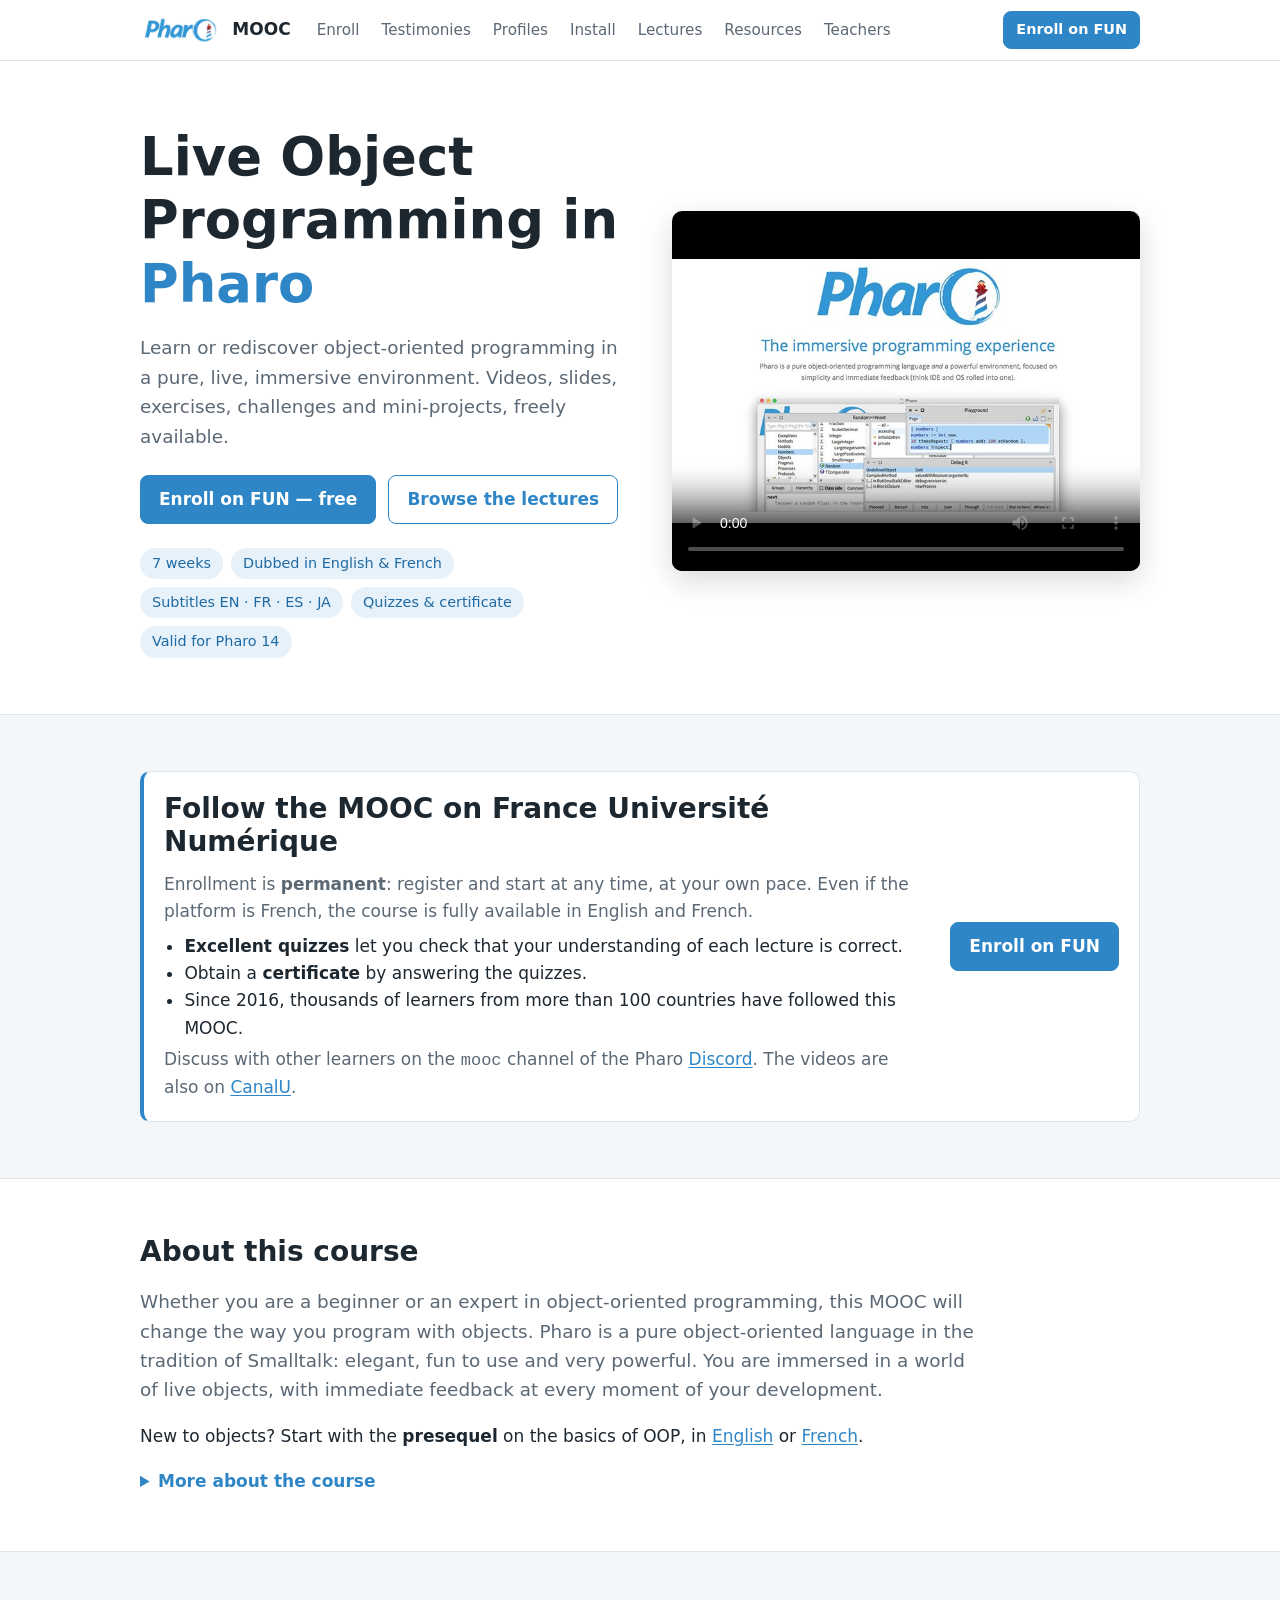
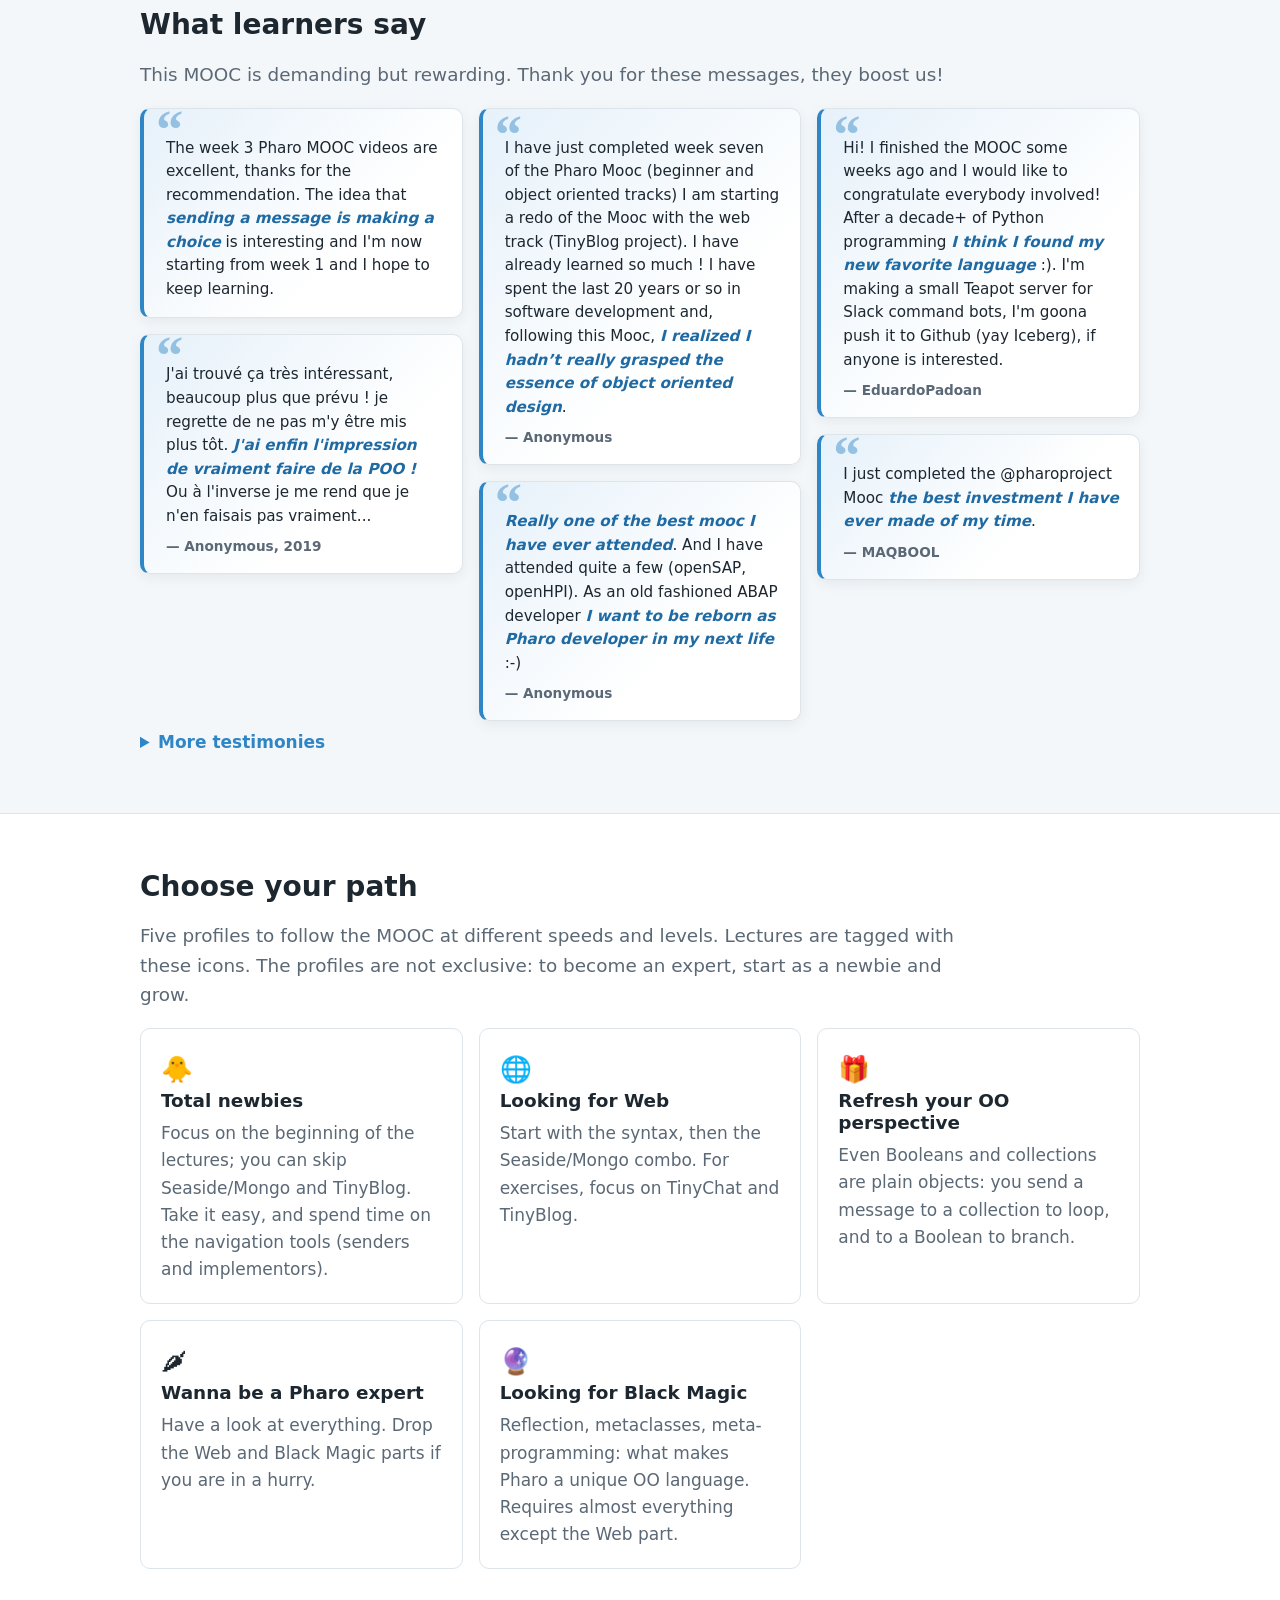
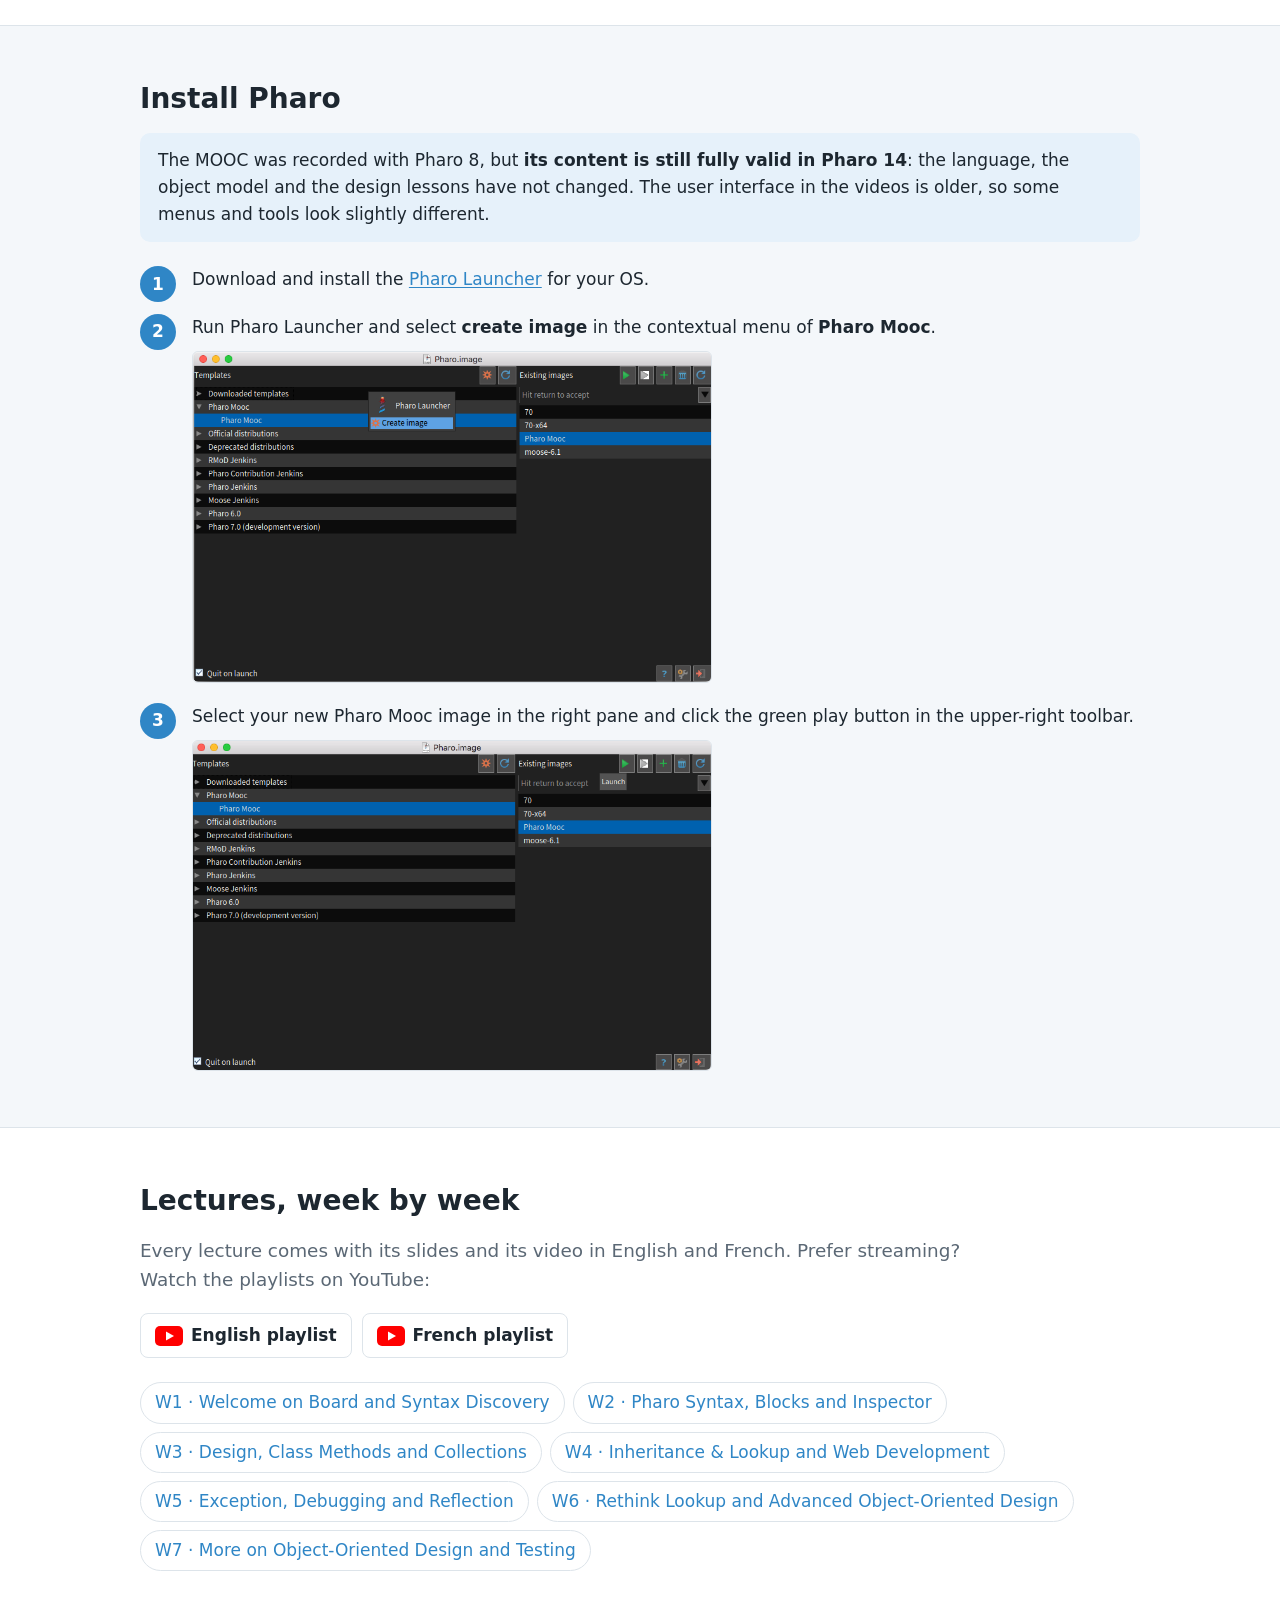
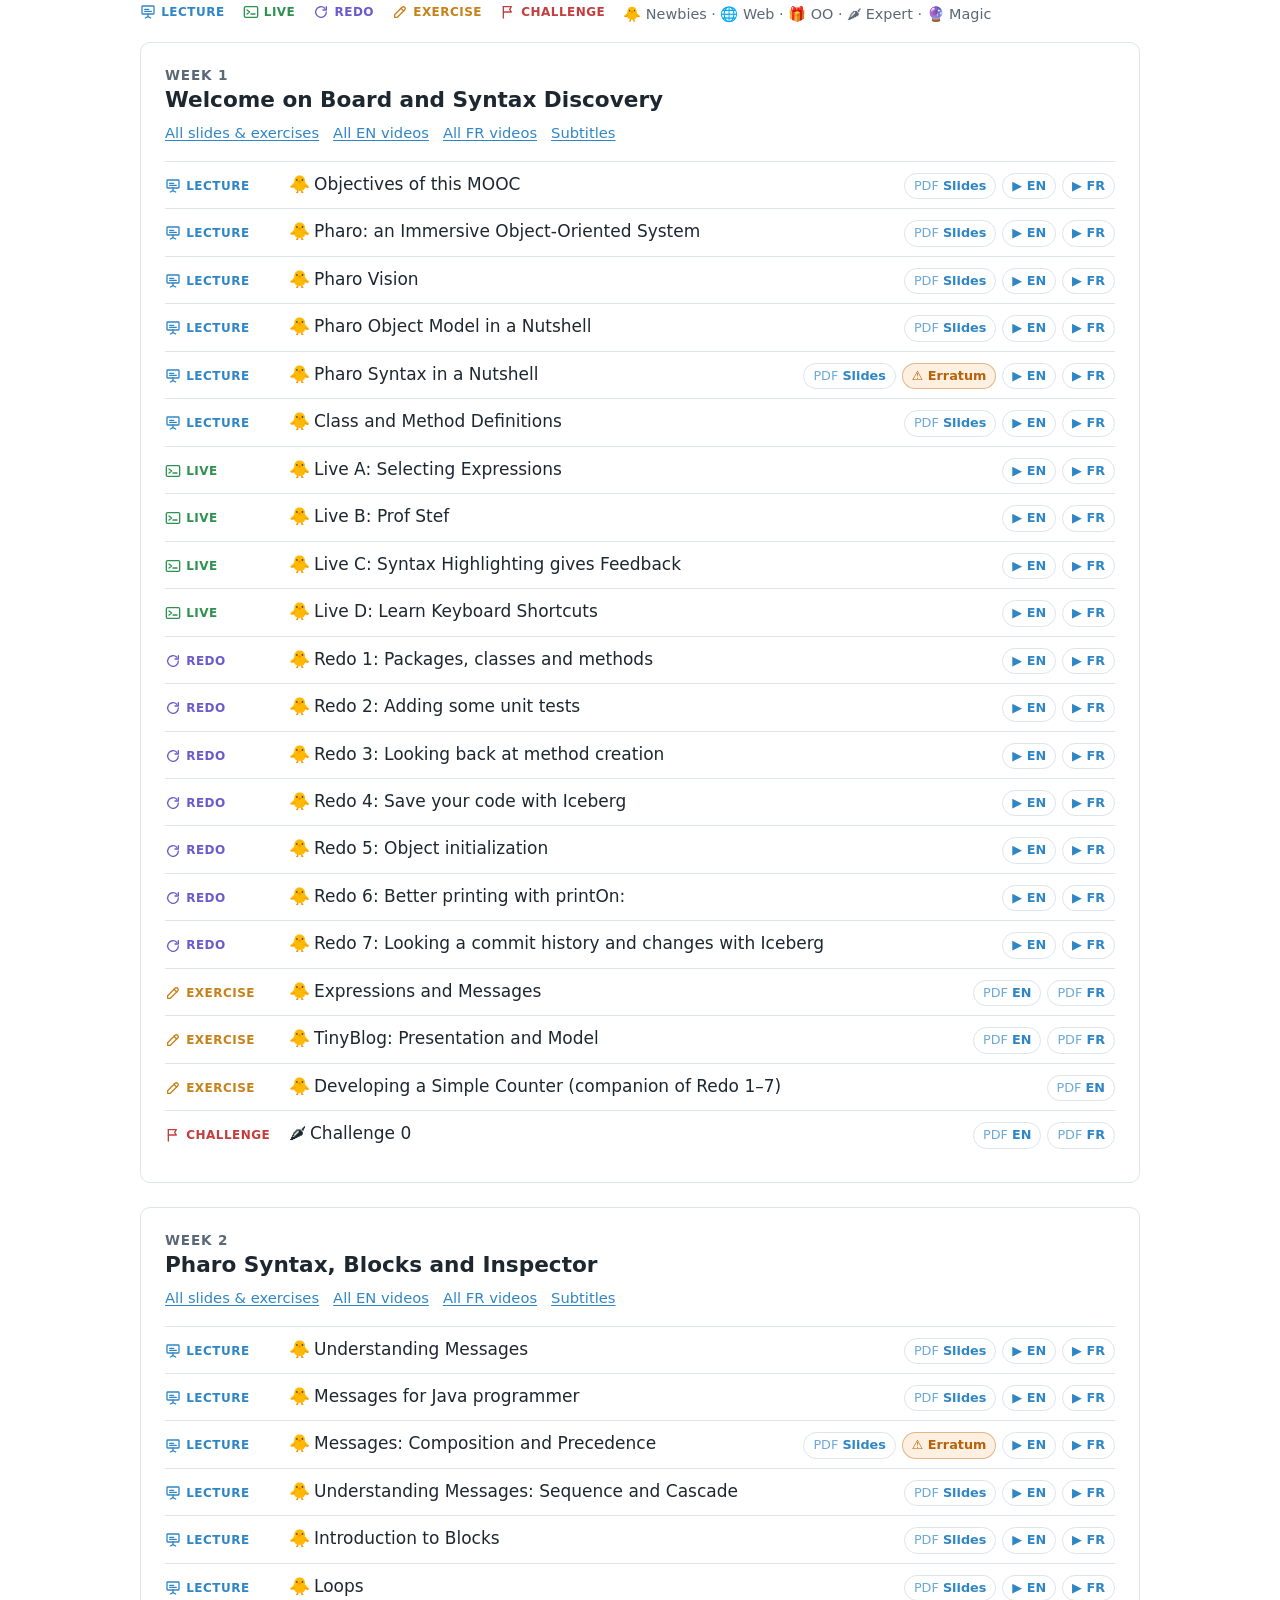
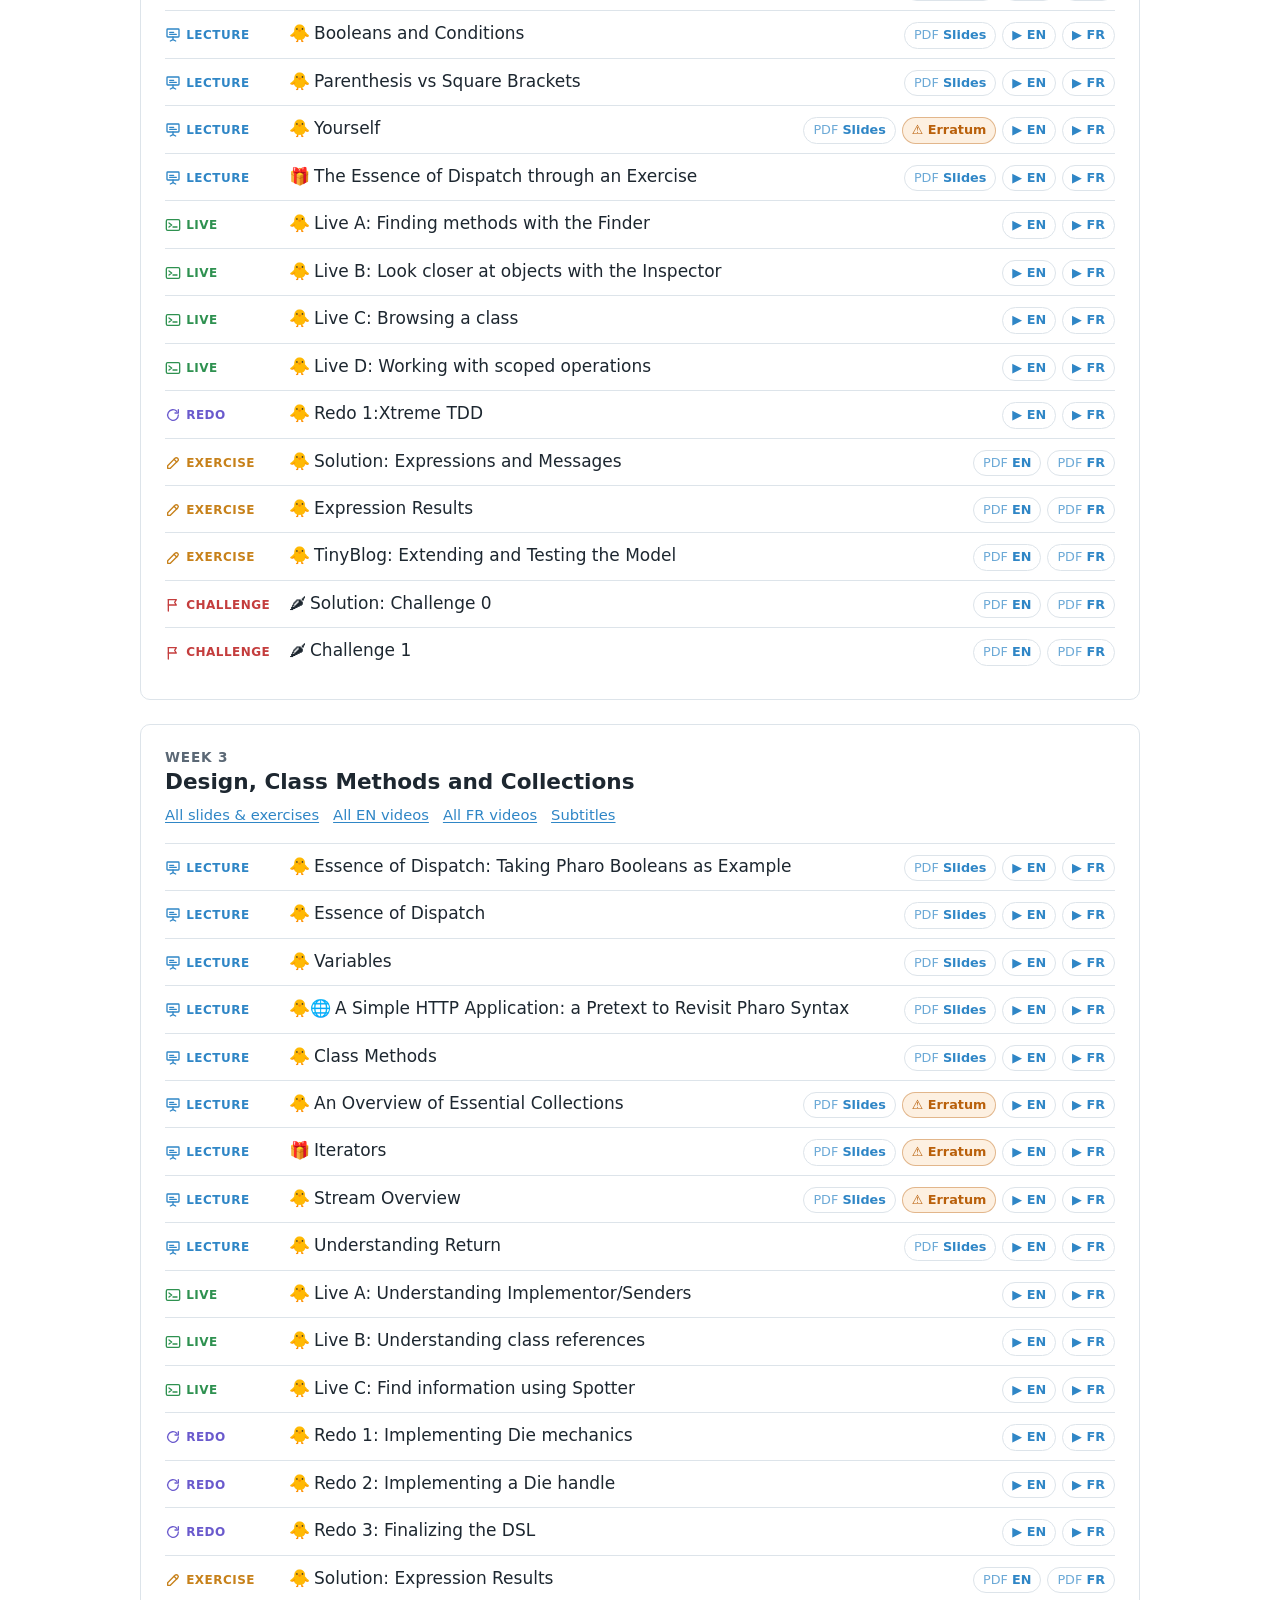
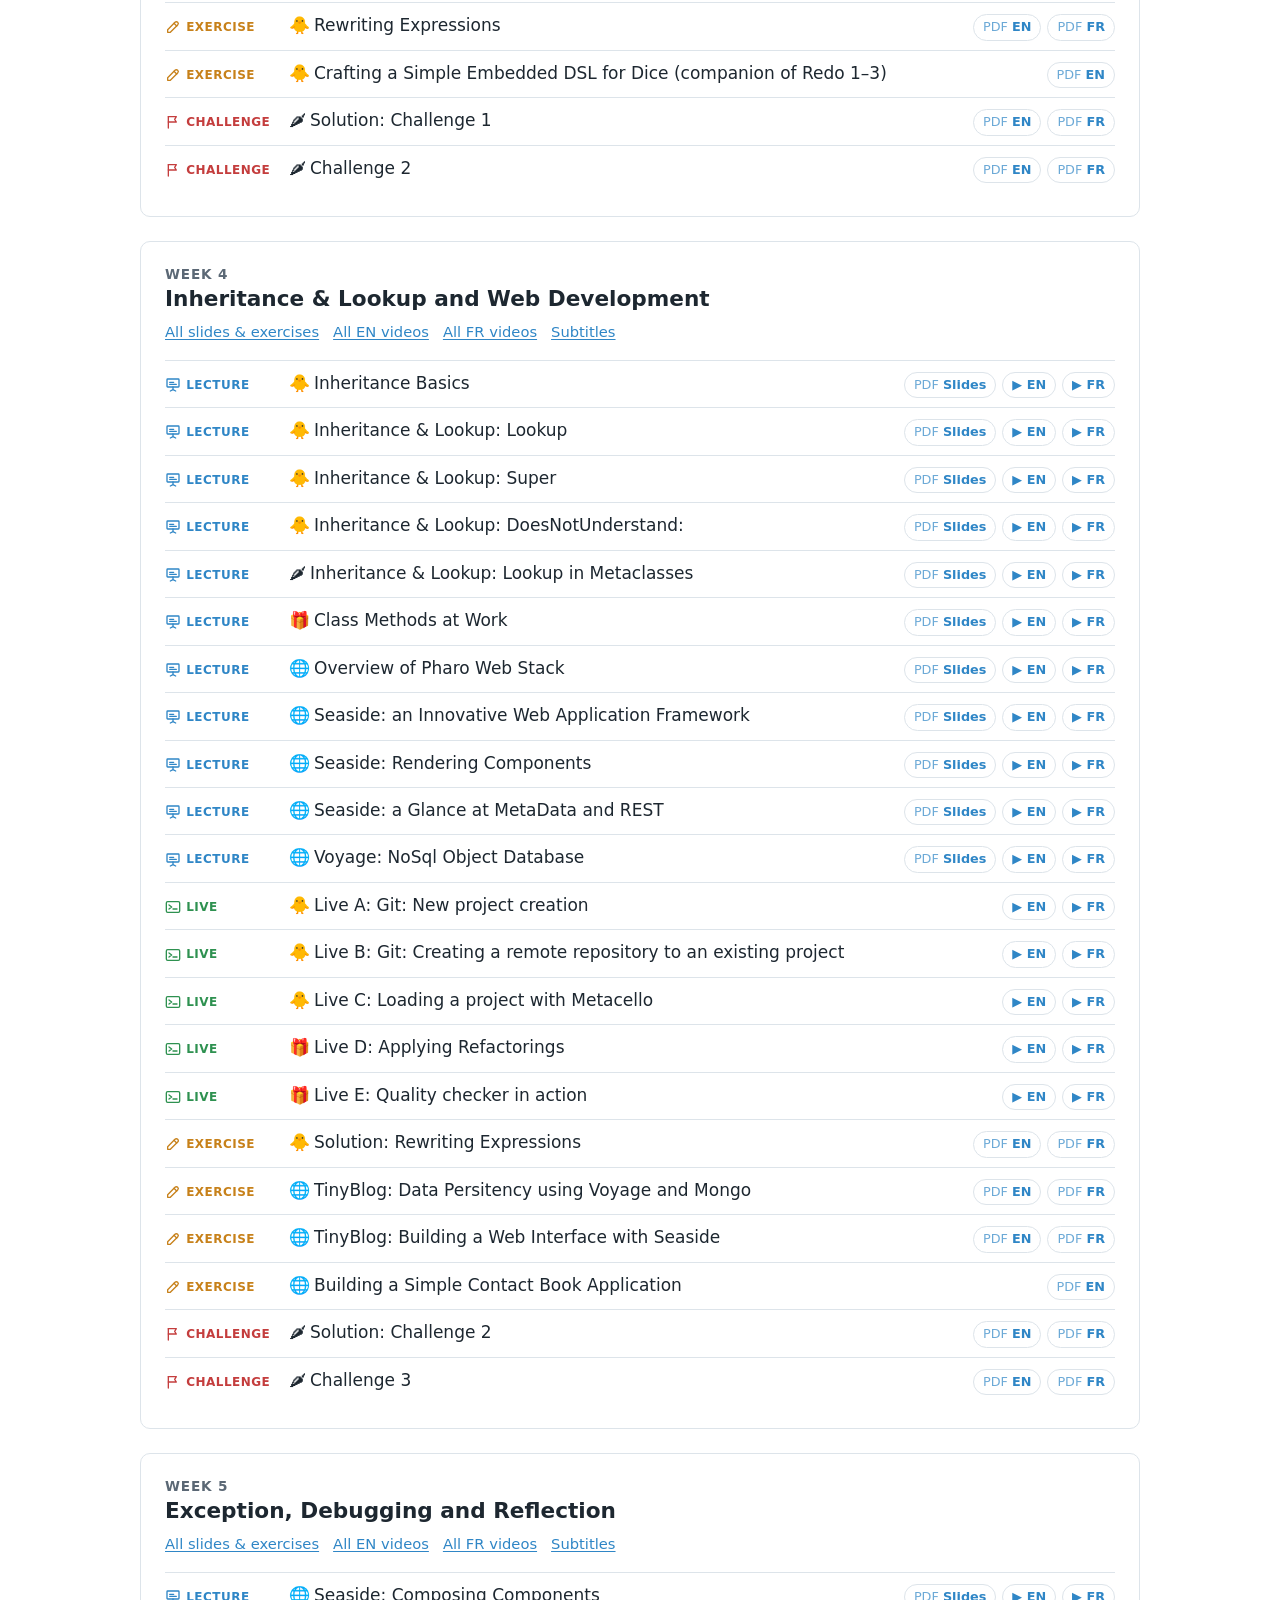
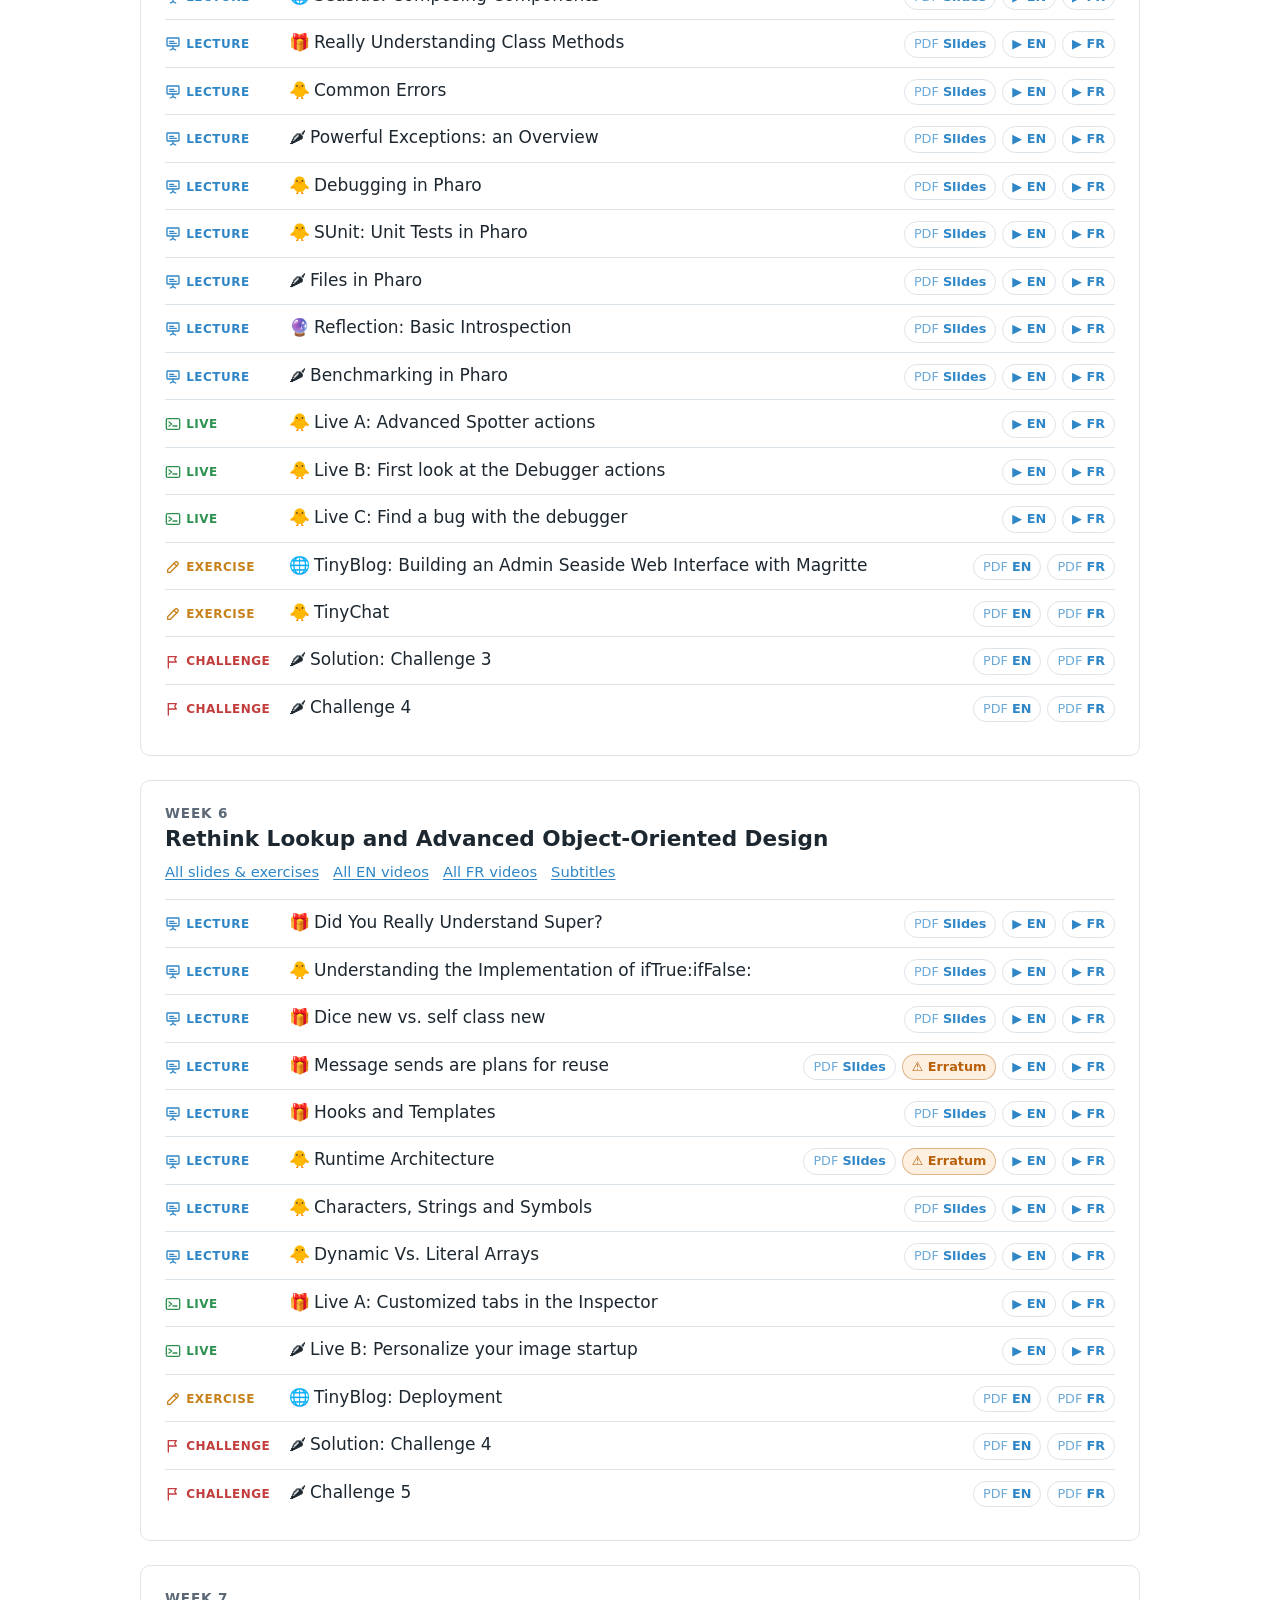
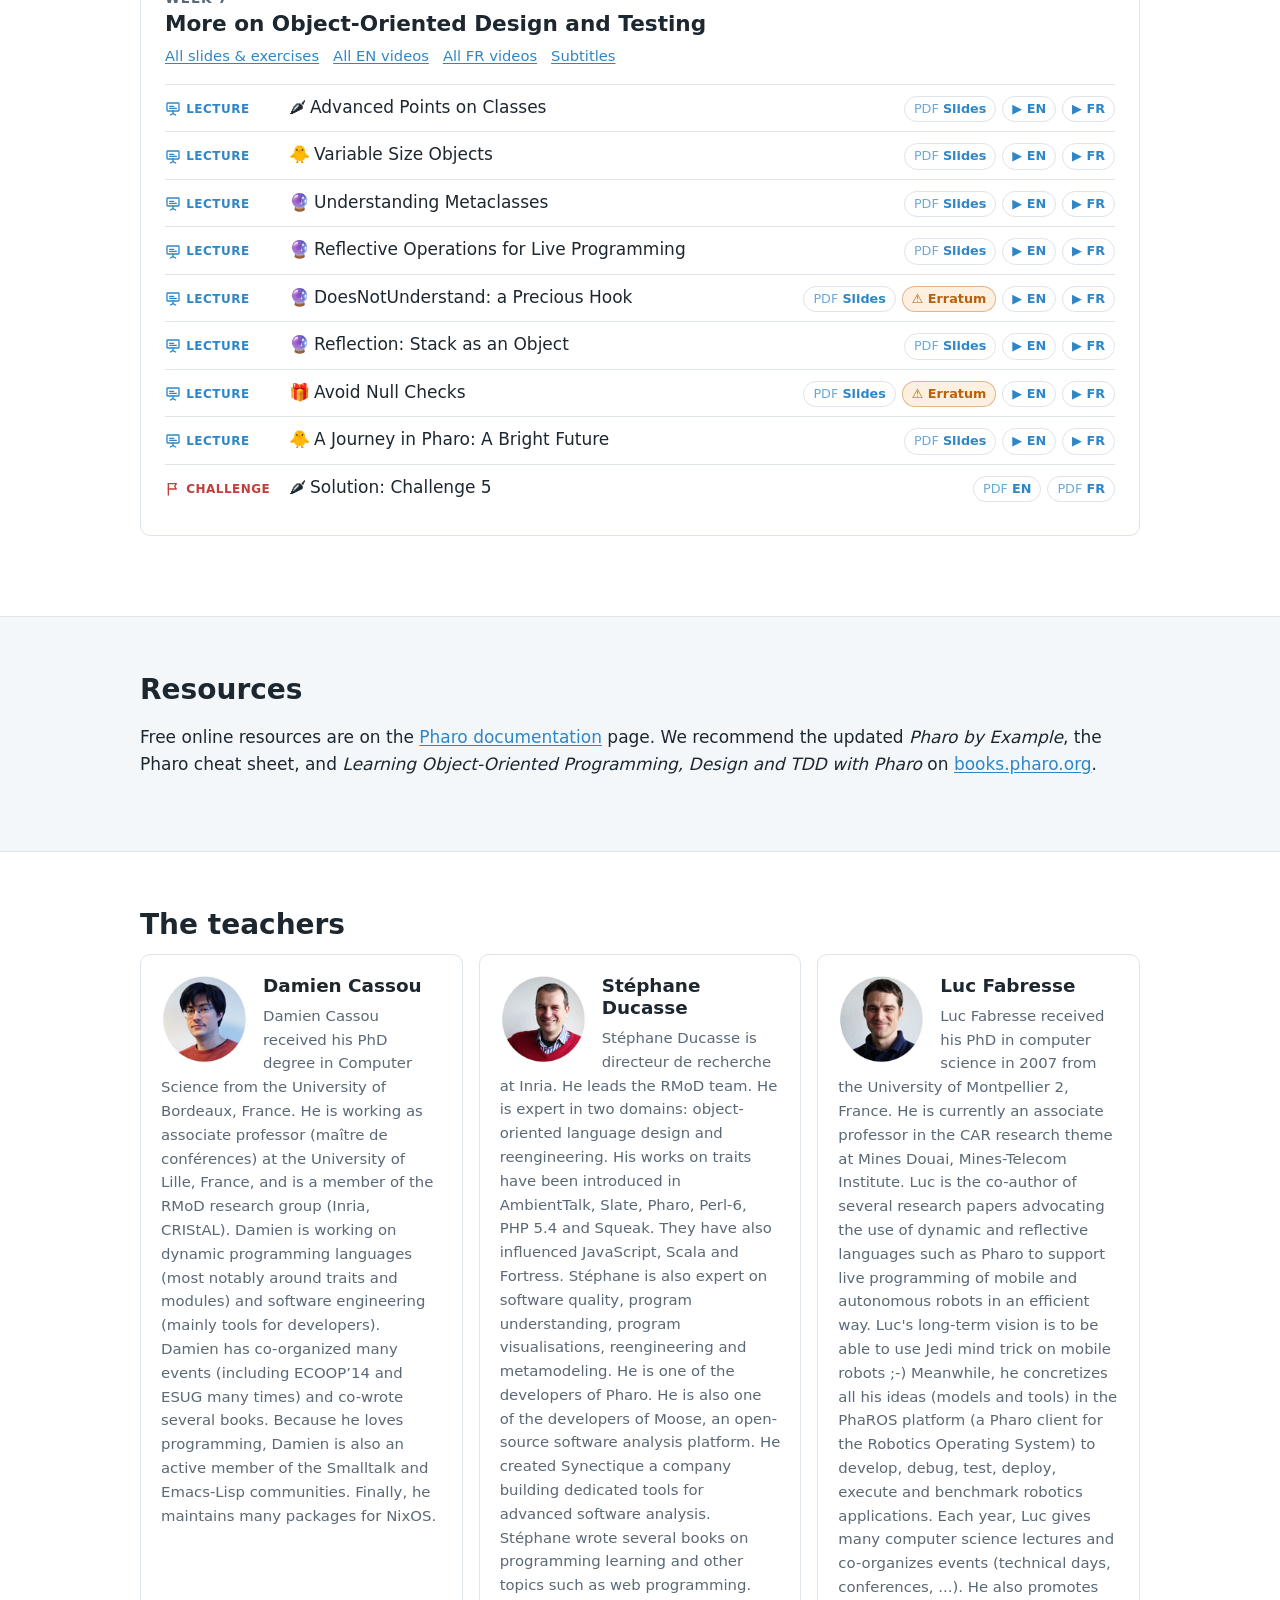
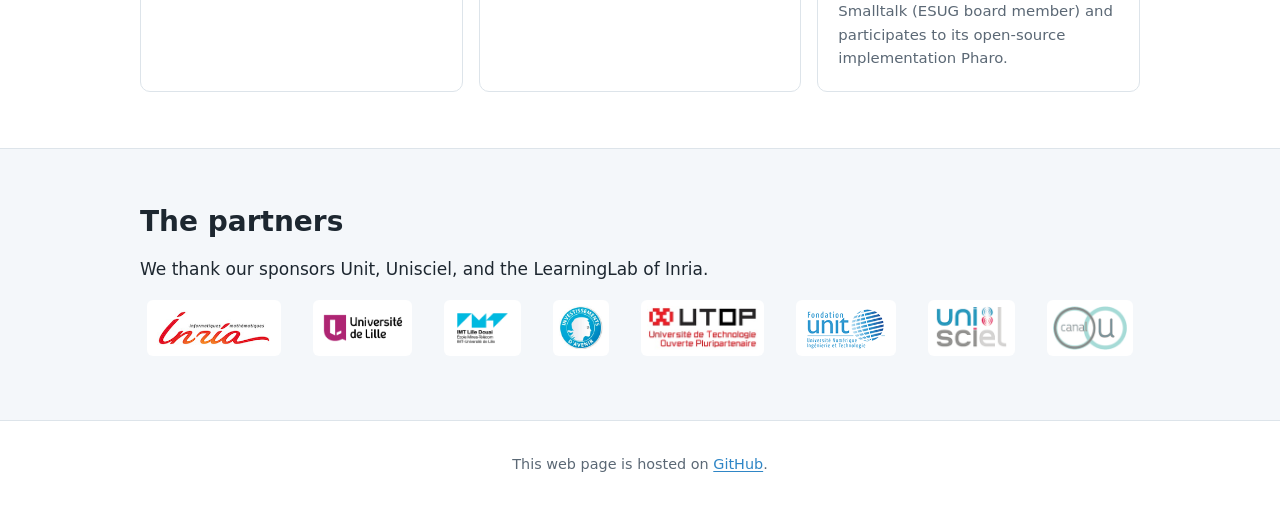
==== commit a057117e: "Make the modern JavaScript-free page the default index.html - modern.html becomes index.html (one st" ====
--- a/index.html
+++ b/index.html
@@ -1,642 +1,431 @@
 <!DOCTYPE html>
 <html lang="en">
-    <head>
-        <meta charset="utf-8">
-        <meta http-equiv="X-UA-Compatible" content="IE=edge">
-        <meta name="viewport" content="width=device-width, initial-scale=1">
-        <!-- The above 3 meta tags *must* come first in the head; any other head content must come *after* these tags -->
-        <title>Pharo MOOC: Live Object Programming in Pharo</title>
-
-        <!-- Bootstrap -->
-        <link href="css/bootstrap.min.css" rel="stylesheet">
-
-        <link href="css/mooc.css" rel="stylesheet">
-		  <link rel="stylesheet" href="fonts/font-awesome/css/font-awesome.min.css">
-    </head>
-    <body>
-        <nav class="navbar navbar-default navbar-fixed-top">
-            <div class="container-fluid">
-                <!-- Brand and toggle get grouped for better mobile display -->
-                <div class="navbar-header">
-                    <button type="button" class="navbar-toggle collapsed" data-toggle="collapse" data-target="#weeks" aria-expanded="false">
-                        <span class="sr-only">Toggle navigation</span>
-                        <span class="icon-bar"></span>
-                        <span class="icon-bar"></span>
-                        <span class="icon-bar"></span>
-                    </button>
-                    <a class="navbar-brand" href="https://www.pharo.org">
-                        <img alt="Pharo" src="pictures/pharo-logo-small.png">
-                    </a>
-                </div>
-
-                <!-- Collect the nav links, forms, and other content for toggling -->
-                <div class="collapse navbar-collapse" id="weeks">
-                    <ul class="nav navbar-nav">
-                        <li><a href="#about-course">About</a></li>
-                        <li><a href="#enroll">Enroll</a></li>
-                        <li><a href="#download">Install</a></li>
-                        <li><a href="#week1">W1</a></li>
-                        <li><a href="#week2">W2</a></li>
-                        <li><a href="#week3">W3</a></li>
-                        <li><a href="#week4">W4</a></li>
-                        <li><a href="#week5">W5</a></li>
-                        <li><a href="#week6">W6</a></li>
-                        <li><a href="#week7">W7</a></li>
-                        <li><a href="#resources">Resources</a></li>
-                        <li><a href="#about">Teachers</a></li>
-                    </ul>
-                    <a class="btn btn-primary navbar-btn navbar-right enroll-btn" href="https://www.fun-mooc.fr/fr/cours/programmation-objet-immersive-en-pharo/">Enroll on FUN</a>
-                </div> <!-- navbar-collapse -->
-            </div> <!-- container-fluid -->
-        </nav>
-        <div class="container">
-            <h1 id="pagetitle">The Pharo MOOC</h1>
-            <section id="title">
-                <div class="course-image img-responsive center-block">
-
-		<video id="video"
-			controls
-			preload="metadata"
-			poster="pictures/teaser.jpg"
-                        width="640" height="360">
-		   <source src="https://rmod-pharo-mooc.lille.inria.fr/MOOC/PharoMOOC-Videos/C048SD-Teaser-OK.mp4" type="video/mp4">
-		   <track
-		   	label="English"
-		   	kind="subtitles"
-			srclang="en"
-			src="https://rmod-pharo-mooc.lille.inria.fr/MOOC/PharoMOOC-Videos/Subtitles/Teaser/C048SD-Teaser-OK.vtt"
-			type="text/vtt" default>
-		</video>
-
-                </div>
-
-<!-- Did not dare to apply
-	https://stackoverflow.com/questions/23553350/viewing-html5-video-with-captions-offline
-		https://gist.github.com/denilsonsa/aeb06c662cf98e29c379
-	https://stackoverflow.com/questions/21052156/how-to-add-subtitles-to-a-video-in-html
-
--->
-
-
-            </section>
-
-            <section>
-<p>Welcome to the Pharo MOOC: a set of videos, exercises, challenges and mini-projects.
-The Pharo MOOC is fully dubbed in French and English, with subtitles in Japanese, English, French and Spanish.
-This web site gives free access to all the material of the MOOC.</p>
-	</section>
-
-	<section>
-	          <h2>Presequel: Basics on OOP</h2>
-		This MOOC includes some presequel videos and slides about Object-oriented Programming (OOP) for newbies <a href="https://rmod-pharo-mooc.lille.inria.fr/MOOC/2018-PreSequelOOP-FR">French version</a> and <a href="https://rmod-pharo-mooc.lille.inria.fr/MOOC/2018-PreSequelOOP-ENG">English version</a>.
-</section>
-
-<section id="enroll">
-<h2>Follow the MOOC on France Université Numérique</h2>
-<p>The MOOC is available on <a href="https://www.fun-mooc.fr/fr/cours/programmation-objet-immersive-en-pharo/">France Université Numérique (FUN)</a> with
-<strong>permanent enrollment</strong>: you can register and start at any time, at your own pace.
-Even if the platform is French, the course is fully available in English and French.</p>
+<head>
+  <meta charset="utf-8">
+  <meta name="viewport" content="width=device-width, initial-scale=1">
+  <title>Pharo MOOC: Live Object Programming in Pharo</title>
+  <meta name="description" content="Free MOOC to learn object-oriented programming with Pharo: 7 weeks of videos in English and French, slides, exercises and challenges. Permanent enrollment on FUN with quizzes and a certificate.">
+  <link rel="stylesheet" href="css/modern.css">
+</head>
+<body>
+
+<header class="site-header">
+  <div class="wrap">
+    <a class="brand" href="#top"><img src="pictures/pharo-logo-small.png" alt="">MOOC</a>
+    <nav class="site-nav" aria-label="Main">
+      <a href="#enroll">Enroll</a>
+      <a href="#testimonies">Testimonies</a>
+      <a href="#profiles">Profiles</a>
+      <a href="#install">Install</a>
+      <a href="#weeks">Lectures</a>
+      <a href="#resources">Resources</a>
+      <a href="#teachers">Teachers</a>
+    </nav>
+    <a class="btn small" href="https://www.fun-mooc.fr/fr/cours/programmation-objet-immersive-en-pharo/">Enroll on FUN</a>
+  </div>
+</header>
+
+<main id="top">
+
+  <section class="hero">
+    <div class="wrap">
+      <div>
+        <h1>Live Object Programming in <span>Pharo</span></h1>
+        <p class="lead">Learn or rediscover object-oriented programming in a pure, live, immersive environment.
+        Videos, slides, exercises, challenges and mini-projects, freely available.</p>
+        <div class="actions">
+          <a class="btn" href="https://www.fun-mooc.fr/fr/cours/programmation-objet-immersive-en-pharo/">Enroll on FUN — free</a>
+          <a class="btn ghost" href="#weeks">Browse the lectures</a>
+        </div>
+        <ul class="facts">
+          <li>7 weeks</li>
+          <li>Dubbed in English &amp; French</li>
+          <li>Subtitles EN · FR · ES · JA</li>
+          <li>Quizzes &amp; certificate</li>
+          <li>Valid for Pharo 14</li>
+        </ul>
+      </div>
+      <video controls preload="metadata" poster="pictures/teaser.jpg" width="640" height="360">
+        <source src="https://rmod-pharo-mooc.lille.inria.fr/MOOC/PharoMOOC-Videos/C048SD-Teaser-OK.mp4" type="video/mp4">
+        <track label="English" kind="subtitles" srclang="en" src="https://rmod-pharo-mooc.lille.inria.fr/MOOC/PharoMOOC-Videos/Subtitles/Teaser/C048SD-Teaser-OK.vtt" default>
+      </video>
+    </div>
+  </section>
+
+  <section id="enroll" class="soft">
+    <div class="wrap">
+      <div class="card enroll">
+        <div>
+          <h2>Follow the MOOC on France Université Numérique</h2>
+          <p>Enrollment is <strong>permanent</strong>: register and start at any time, at your own pace.
+          Even if the platform is French, the course is fully available in English and French.</p>
+          <ul>
+            <li><strong>Excellent quizzes</strong> let you check that your understanding of each lecture is correct.</li>
+            <li>Obtain a <strong>certificate</strong> by answering the quizzes.</li>
+            <li>Since 2016, thousands of learners from more than 100 countries have followed this MOOC.</li>
+          </ul>
+          <p>Discuss with other learners on the <code>mooc</code> channel of the Pharo
+          <a href="https://discord.com/invite/QewZMZa">Discord</a>. The videos are also on
+          <a href="https://www.canal-u.tv/producteurs/inria/cours_en_ligne/live_object_programming_in_pharo">CanalU</a>.</p>
+        </div>
+        <a class="btn" href="https://www.fun-mooc.fr/fr/cours/programmation-objet-immersive-en-pharo/">Enroll on FUN</a>
+      </div>
+    </div>
+  </section>
+
+  <section id="about-course">
+    <div class="wrap">
+      <h2>About this course</h2>
+      <p class="lead">Whether you are a beginner or an expert in object-oriented programming, this MOOC will change the way
+      you program with objects. Pharo is a pure object-oriented language in the tradition of Smalltalk: elegant,
+      fun to use and very powerful. You are immersed in a world of live objects, with immediate feedback at every
+      moment of your development.</p>
+      <p>New to objects? Start with the <strong>presequel</strong> on the basics of OOP, in
+      <a href="https://rmod-pharo-mooc.lille.inria.fr/MOOC/2018-PreSequelOOP-ENG">English</a> or <a href="https://rmod-pharo-mooc.lille.inria.fr/MOOC/2018-PreSequelOOP-FR">French</a>.</p>
+      <details class="more">
+        <summary>More about the course</summary>
+<p>Pharo is also a very powerful open-source environment used by companies to develop web applications.</p>
+<p>In this MOOC, we will present more specifically Pharo’s Web stack which changes the way you build web applications.</p>
+<p>In addition we will present fundamental programming concepts and how Pharo uses them. We will present some coding idioms and Design Patterns to better design object-oriented applications. Such concepts can be applied to any object-oriented programming language.</p>
+<p>This MOOC is intended for people with a programming experience but everyone motivated could follow the course thanks to the numerous resources proposed. This MOOC will also have an interest for computer programming teachers: Pharo is a good teaching tool for object-oriented programming and the course will discuss object-oriented design principles (e.g. polymorphism, message sending, self/super, design patterns).</p>
+<p>Throughout this MOOC you will :</p>
 <ul>
-<li><strong>Excellent quizzes</strong> let you check that your understanding of each lecture is correct.</li>
-<li>You can obtain a <strong>certificate</strong> by answering the quizzes.</li>
-<li>Since 2016, thousands of learners from more than 100 countries have followed this MOOC.</li>
+<li>learn how to program in Pharo,</li>
+<li>be immersed in a live environment and live a new programming experience,</li>
+<li>develop a web application to apply the different aspects of Pharo presented in the course.</li>
 </ul>
-<p><a class="btn btn-primary" href="https://www.fun-mooc.fr/fr/cours/programmation-objet-immersive-en-pharo/">Enroll on FUN</a></p>
-<p>Discuss with other learners on the <code>mooc</code> channel of the Pharo <a href="https://discord.com/invite/QewZMZa">Discord</a>.
-The videos are also available on <a href="https://www.canal-u.tv/producteurs/inria/cours_en_ligne/live_object_programming_in_pharo">CanalU</a>.</p>
-<p>We would like to thank our sponsors: Unit, Unisciel, and the LearningLab of Inria.</p>
-</section>
-
-<section>
-<h2>Testimonies</h2>
-This Mooc is demanding but rewarding - check below what the participants are saying :)
-Thank you for these messages, they boost us!
-
-<br/>
-
-<div class="well testimony">The week 3 Pharo MOOC videos are excellent, thanks for the recommendation. The idea that sending a message is making a choice is interesting and  I'm now starting from week 1 and I hope to keep learning.</div>
-
-<div class="well testimony">J'ai trouvé ça très intéressant, beaucoup plus que prévu ! je regrette de ne pas m'y être mis plus tôt. J'ai enfin l'impression de vraiment faire de la POO ! Ou à l'inverse je me rend que je n'en faisais pas vraiment... - Anonymous, 2019</div>
-
-<div class="well testimony">I have just completed week seven of the Pharo Mooc (beginner and object oriented  tracks) I am starting a redo of the Mooc with the web track (TinyBlog project).  I have already learned so much ! I have spent the last 20 years or so in software development and, following this Mooc, I realized I hadn’t really grasped the essence of object oriented design. - Anonymous </div>
-
-<div class="well testimony">« Really one of the best mooc I have ever attended. And I have attended quite a few (openSAP, openHPI). As an old fashioned ABAP developer I want to be reborn as Pharo developer in my next life :-) » - Anonymous</div>
-
-<div class="well testimony"> Hi! I finished the MOOC some weeks ago and I would like to congratulate everybody involved! After a decade+ of Python programming I think I found my new favorite language :). I'm making a small Teapot server for Slack command bots, I'm goona push it to Github (yay Iceberg), if anyone is interested. - EduardoPadoan</div>
-
-<div class="well testimony">I just completed the @pharoproject Mooc the best investment I have ever made of my time. MAQBOOL </div>
-
-<div class="well testimony">Hey all - I've just finished the Mooc - thanks for an excellent course and a thouroughly interesting look at a new way to program :smile: Looking forward to starting to play with Pharo on some upcoming ideas I've had. - Tieryn</div>
-
-<div class="well testimony">As much as I thought I understand object-orientation, it is very clear NOW that without a truly useable Smalltalk, which Pharo is, it is impossible to really understand and exercise object-orientation. Thank you all soooo much. - Mike D. 06/12/2020
-</div>
-
-<div class="well testimony">I finished the Pharo MOOC a few days ago. Thank you very much to Damien, Stephane, and Luc for their work on the material! I enjoyed it very much - Anonymous</div>
-
-<div class="well testimony">Hey all - I've just finished the Mooc - thanks for an excellent course and a thouroughly interesting look at a new way to program :smile: Looking forward to starting to play with Pharo on some upcoming ideas I've had 👌3  - Anonymous</div>
-
-<div class="well testimony">I already had previous Smalltalk experience, but yes, I'm extremely happy Chapter 7 has been extremely fulfilling - Anonymous</div>
-
-<div class="well testimony">A general comment I wanted to make is that the MOOC so far has been great. Impressed with the quality and content, and grateful that it is available and free. Many thanks! - Aryeh</div>
-
-<div class="well testimony">IMHO the videos were very well done. I would even say shockingly well done… for a bunch of programmers who are supposed to be clueless about design - SeanDeNigris - 10/26/2017</div>
-
-<div class="well testimony">The more I learning about @pharoproject the more I appreciate it's beauty and simplicity, finally, object-oriented programming is done right - MAQBOOL</div>
-
-<div class="well testimony">Mooc absolument remarquable. Superbe voyage autour de Pharo. Le paradigme objet qui (re)prend enfin du sens ! - Anonymous - 01/03/2019</div>
-
- </section>
-
-<section id="about-course">
-                <h2>About this course</h2>
-                <p>If you are either a beginner or an expert in object-oriented programming, this MOOC will change the way you program with objects: come and learn or rediscover object-oriented programming with Pharo! <p>Pharo is a pure object-oriented programming language in
-                        the tradition of Smalltalk. It offers a unique developing
-                        experience in constant interaction with live objects.
-                        Pharo is elegant, fun to use and very powerful. It is very
-                        easy to learn and enables to understand advanced concept
-                        in a natural way. When programming in Pharo, you are
-                        immersed in a world of live objects. You have immediate
-                        feedback at any moment of your development on objects
-                        representing web applications, code itself, graphics,
-                        network.
-					<a href="#about-details" data-toggle="collapse">More…</a></p>
-
-                <div class="collapse" id="about-details">
-
-
-                    <p>Pharo is also a very powerful open-source environment
-                        used by companies to develop web applications.</p>
-
-                    <p>In this MOOC, we will present more specifically Pharo’s
-                        Web stack which changes the way you build web
-                        applications.</p>
-
-                    <p>In addition we will present fundamental programming
-                        concepts and how Pharo uses them. We will present some
-                        coding idioms and Design Patterns to better design
-                        object-oriented applications. Such concepts can be applied
-                        to any object-oriented programming language.</p>
-
-                    <p>This MOOC is intended for people with a programming
-                        experience but everyone motivated could follow the course
-                        thanks to the numerous resources proposed. This MOOC will
-                        also have an interest for computer programming teachers:
-                        Pharo is a good teaching tool for object-oriented
-                        programming and the course will discuss object-oriented
-                        design principles (e.g. polymorphism, message sending,
-                        self/super, design patterns).</p>
-
-                    <p>Throughout this MOOC you will :</p>
-
-                    <ul>
-    <li>learn how to program in Pharo,</li>
-    <li>be immersed in a live environment and live a new
-                            programming experience,</li>
-    <li>develop a web application to apply the different
-                            aspects of Pharo presented in the course.</li>
-                    </ul>
-                    <p>This MOOC will also provide a new vision of the
-                        fundamental principles of object-oriented programming,
-                        i.e. polymorphism and late binding.</p>
-
-                    <p>This course lasts 7 weeks.</p>
-                    <p>Each week is composed of several sequences containing a
-                        video lecture, quizzes and other videos proposing
-                        application exercises and programming demonstrations.</p>
-                    <p>This course is proposed in french and in english.
-                        Videos are in french with french and english subtitles.
-                        Pdf course documents (in english only) will be available.
-                        All other materials (quizzes, explanation texts…) will be
-                        offered in both languages.</p>
-                </div> <!-- details -->
-            </section>
-
-				<section>
-					<h2>How to follow this MOOC?</h2>
-
-					We propose five profiles to follow this MOOC at different speed and levels. The Mooc sequences will be tagged according to these profiles. The profiles are not exclusive: to become a pharo expert you need to start as a newbie and grow up. Of course, you can also follow the full MOOC.
-
-					<ul>
-					<li>🐥 <b>Total newbies [Newbies]</b>
-						 Focus on the beginning of the lectures, you can skip the Seaside/Mongo and tinyBlog exercises. Follow the end of the Mooc but without trying to understand everything. Take it easy and spend time understanding that the system is written in itself. Focus on the navigation tools (senders and implementors).</li>
-
-					<li>🌐 <b>Looking for Web [Web]</b>
-						For those that focus on web development, we suggest to get started with the syntax (since we really love this lecture you should really watch the not implementation and sequels), then look at Seaside/Mongo combo. From the exercise stand point, focus on tinychat and tinyblog.</li>
-
-					<li>🎁 <b>Refresh your OO perspective [OO]</b>
-						 If you want to rethink your OO perspective, pay attention that even Pharo essential libraries such as Booleans or collections are plain objects. Yes you send a message to a collection to perform a loop. Yes you send a message to a Boolean to perform a conditional.</li>
-
-					<li>🌶 <b>Wanna be a Pharo expert [Xpert]</b>
-						Well it means that you should have a look at everything. You may drop the Web and the Black Magic parts if you are in a hurry.
-					</li>
-
-					<li>🔮 <b>Looking for Black Magic [Magic]</b>
-If you are interesting by really advanced notions close to black magic ;-) It explains things such as reflection, meta-classes, meta-programming, etc. that makes Pharo a unique OO language. Of course, these lectures require almost everything except the Web part.</li>
-					</ul>
-
-					</section>
-
-
-
-           <section id="download">
-               <h2>Download & Install Pharo for this MOOC</h2>
-
-					<p>The MOOC was recorded with Pharo 8, but <strong>its content is still fully valid in Pharo 14</strong>:
-the language, the object model and the design lessons have not changed. The user interface shown in the videos
-is older, so some menus and tools look slightly different in recent Pharo versions.</p>
-<p>We recommend installing Pharo with the Pharo Launcher:</p>
-
-<div class="teaser">
-<ol>
-<li>Download and install the <a class="btn download" href="https://pharo.org/download"><i class="fa fa-download"></i> Pharo Launcher</a> for your OS.</li>
-<li>Run Pharo Launcher and select the <strong>create image</strong> menu entry in the contextual menu of <strong>Pharo Mooc</strong>.
-<br/><img class="img-responsive install-shot" alt="Creating the Pharo MOOC image in Pharo Launcher" src="pictures/createPharoMOOCImage.png"/>
-</li>
-<li>Select your newly created Pharo Mooc image in the right pane and click on the green play button in the upper-right button bar.
-<br/><img class="img-responsive install-shot" alt="Launching the Pharo MOOC image in Pharo Launcher" src="pictures/LaunchPharoMOOCImage.png"/>
-</li>
-</ol>
-</div>
-
-           </section>
-
-<!-- ================================================================================ -->
-<section id="week1">
-<!-- ================================================================================ -->
-<h2>Week 1: Welcome on Board and Syntax Discovery</h2>
-<p>
-    Download the
-    <a href="https://rmod-pharo-mooc.lille.inria.fr/MOOC/PharoMOOC/">slides and exercises</a>,
-    <a href="https://rmod-pharo-mooc.lille.inria.fr/MOOC/PharoMOOC-Videos/EN/">EN videos</a>, <a href="https://rmod-pharo-mooc.lille.inria.fr/MOOC/PharoMOOC-Videos/FR/">FR videos</a>,
-<a href="https://rmod-pharo-mooc.lille.inria.fr/MOOC/PharoMOOC-Videos/Subtitles/">Subtitles</a>(french, english, spanish and japanese).
-    Watch <a href="https://www.youtube.com/watch?v=JUKIjdjGjBU&list=PL2okA_2qDJ-kCHVcNXdO5wsUZJCY31zwf">EN videos</a> or <a href="https://www.youtube.com/watch?v=-Sk_35lB-EI&list=PL2okA_2qDJ-k83Kxu_d8EPzMXtvCrReRn">FR videos</a>.
-</p>
-<ol>
-
-<li>🐥<span class="label label-primary">Lecture</span> Objectives of this MOOC <span class="res"><a href="https://rmod-pharo-mooc.lille.inria.fr/MOOC/PharoMOOC/Week1/C019-W1S01-ObjectivesMooc.pdf"><i class="fa fa-file-pdf-o"></i> Slides</a> <a href="https://rmod-pharo-mooc.lille.inria.fr/MOOC/PharoMOOC-Videos/EN/Week1/C019SD-W1-S1-EN-V1.mp4"><i class="fa fa-play-circle"></i> EN</a> <a href="https://rmod-pharo-mooc.lille.inria.fr/MOOC/PharoMOOC-Videos/FR/Week1/C019SD-W1-S1-v3.mp4"><i class="fa fa-play-circle"></i> FR</a></span></li>
-<li>🐥<span class="label label-primary">Lecture</span> Pharo: an Immersive Object-Oriented System <span class="res"><a href="https://rmod-pharo-mooc.lille.inria.fr/MOOC/PharoMOOC/Week1/C019-W1S02-WhatIsPharo.pdf"><i class="fa fa-file-pdf-o"></i> Slides</a> <a href="https://rmod-pharo-mooc.lille.inria.fr/MOOC/PharoMOOC-Videos/EN/Week1/C019SD-W1-S2-EN-V1.mp4"><i class="fa fa-play-circle"></i> EN</a> <a href="https://rmod-pharo-mooc.lille.inria.fr/MOOC/PharoMOOC-Videos/FR/Week1/C019SD-W1-S2-v2.mp4"><i class="fa fa-play-circle"></i> FR</a></span></li>
-<li>🐥<span class="label label-primary">Lecture</span> Pharo Vision <span class="res"><a href="https://rmod-pharo-mooc.lille.inria.fr/MOOC/PharoMOOC/Week1/C019-W1S03-PharoVision.pdf"><i class="fa fa-file-pdf-o"></i> Slides</a> <a href="https://rmod-pharo-mooc.lille.inria.fr/MOOC/PharoMOOC-Videos/EN/Week1/C019SD-W1-S3-EN-V1.mp4"><i class="fa fa-play-circle"></i> EN</a> <a href="https://rmod-pharo-mooc.lille.inria.fr/MOOC/PharoMOOC-Videos/FR/Week1/C019SD-W1-S3-v2.mp4"><i class="fa fa-play-circle"></i> FR</a></span></li>
-<li>🐥<span class="label label-primary">Lecture</span> Pharo Object Model in a Nutshell <span class="res"><a href="https://rmod-pharo-mooc.lille.inria.fr/MOOC/PharoMOOC/Week1/C019-W1S04-PharoModelInaNushell.pdf"><i class="fa fa-file-pdf-o"></i> Slides</a> <a href="https://rmod-pharo-mooc.lille.inria.fr/MOOC/PharoMOOC-Videos/EN/Week1/C019SD-W1-S4-EN-V1.mp4"><i class="fa fa-play-circle"></i> EN</a> <a href="https://rmod-pharo-mooc.lille.inria.fr/MOOC/PharoMOOC-Videos/FR/Week1/C019SD-W1-S4-v3.mp4"><i class="fa fa-play-circle"></i> FR</a></span></li>
-<li>🐥<span class="label label-primary">Lecture</span> Pharo Syntax in a Nutshell <span class="res"><a href="https://rmod-pharo-mooc.lille.inria.fr/MOOC/PharoMOOC/Week1/C019-W1S05-PharoSyntaxInANutshell.pdf"><i class="fa fa-file-pdf-o"></i> Slides</a> <a class="erratum" href="https://rmod-pharo-mooc.lille.inria.fr/MOOC/PharoMOOC/Week1/C019-W1S05-PharoSyntaxInANutshell.pillar.erratum"><i class="fa fa-exclamation-triangle"></i> Erratum</a> <a href="https://rmod-pharo-mooc.lille.inria.fr/MOOC/PharoMOOC-Videos/EN/Week1/C019SD-W1-S5-EN-V1.mp4"><i class="fa fa-play-circle"></i> EN</a> <a href="https://rmod-pharo-mooc.lille.inria.fr/MOOC/PharoMOOC-Videos/FR/Week1/C019SD-W1-S5-v2.mp4"><i class="fa fa-play-circle"></i> FR</a></span></li>
-<li>🐥<span class="label label-primary">Lecture</span> Class and Method Definitions <span class="res"><a href="https://rmod-pharo-mooc.lille.inria.fr/MOOC/PharoMOOC/Week1/C019-W1S06-ClassAndMethodDefinition.pdf"><i class="fa fa-file-pdf-o"></i> Slides</a> <a href="https://rmod-pharo-mooc.lille.inria.fr/MOOC/PharoMOOC-Videos/EN/Week1/C019SD-W1-S6--EN-V1.mp4"><i class="fa fa-play-circle"></i> EN</a> <a href="https://rmod-pharo-mooc.lille.inria.fr/MOOC/PharoMOOC-Videos/FR/Week1/C019SD-W1-S6-v3.mp4"><i class="fa fa-play-circle"></i> FR</a></span></li>
-<li>🐥<span class="label label-success">Live</span> Live A: Selecting Expressions <span class="res"><a href="https://rmod-pharo-mooc.lille.inria.fr/MOOC/PharoMOOC-Videos/EN/Week1/W1-LiveA-EN-final.mp4"><i class="fa fa-play-circle"></i> EN</a> <a href="https://rmod-pharo-mooc.lille.inria.fr/MOOC/PharoMOOC-Videos/FR/Week1/W1-LiveA-FR-final.mp4"><i class="fa fa-play-circle"></i> FR</a></span></li>
-<li>🐥<span class="label label-success">Live</span> Live B: Prof Stef <span class="res"><a href="https://rmod-pharo-mooc.lille.inria.fr/MOOC/PharoMOOC-Videos/EN/Week1/W1-LiveB-EN-final.mp4"><i class="fa fa-play-circle"></i> EN</a> <a href="https://rmod-pharo-mooc.lille.inria.fr/MOOC/PharoMOOC-Videos/FR/Week1/W1-LiveB-FR-final.mp4"><i class="fa fa-play-circle"></i> FR</a></span></li>
-<li>🐥<span class="label label-success">Live</span> Live C: Syntax Highlighting gives Feedback <span class="res"><a href="https://rmod-pharo-mooc.lille.inria.fr/MOOC/PharoMOOC-Videos/EN/Week1/W1-LiveC-EN-final.mp4"><i class="fa fa-play-circle"></i> EN</a> <a href="https://rmod-pharo-mooc.lille.inria.fr/MOOC/PharoMOOC-Videos/FR/Week1/W1-LiveC-FR-final.mp4"><i class="fa fa-play-circle"></i> FR</a></span></li>
-<li>🐥<span class="label label-success">Live</span> Live D: Learn Keyboard Shortcuts <span class="res"><a href="https://rmod-pharo-mooc.lille.inria.fr/MOOC/PharoMOOC-Videos/EN/Week1/W1-LiveD-EN-final.mp4"><i class="fa fa-play-circle"></i> EN</a> <a href="https://rmod-pharo-mooc.lille.inria.fr/MOOC/PharoMOOC-Videos/FR/Week1/W1-LiveD-FR-final.mp4"><i class="fa fa-play-circle"></i> FR</a></span></li>
-<li>🐥<span class="label label-info">Redo</span> Redo 1: Packages, classes and methods <span class="res"><a href="https://rmod-pharo-mooc.lille.inria.fr/MOOC/PharoMOOC-Videos/EN/Week1/W1-Redo1-EN-final.mp4"><i class="fa fa-play-circle"></i> EN</a> <a href="https://rmod-pharo-mooc.lille.inria.fr/MOOC/PharoMOOC-Videos/FR/Week1/W1-Redo1-FR-final.mp4"><i class="fa fa-play-circle"></i> FR</a></span></li>
-<li>🐥<span class="label label-info">Redo</span> Redo 2: Adding some unit tests <span class="res"><a href="https://rmod-pharo-mooc.lille.inria.fr/MOOC/PharoMOOC-Videos/EN/Week1/W1-Redo2-EN-final.mp4"><i class="fa fa-play-circle"></i> EN</a> <a href="https://rmod-pharo-mooc.lille.inria.fr/MOOC/PharoMOOC-Videos/FR/Week1/W1-Redo2-FR-final.mp4"><i class="fa fa-play-circle"></i> FR</a></span></li>
-<li>🐥<span class="label label-info">Redo</span> Redo 3: Looking back at method creation <span class="res"><a href="https://rmod-pharo-mooc.lille.inria.fr/MOOC/PharoMOOC-Videos/EN/Week1/W1-Redo3-EN-final.mp4"><i class="fa fa-play-circle"></i> EN</a> <a href="https://rmod-pharo-mooc.lille.inria.fr/MOOC/PharoMOOC-Videos/FR/Week1/W1-Redo3-FR-final.mp4"><i class="fa fa-play-circle"></i> FR</a></span></li>
-<li>🐥<span class="label label-info">Redo</span> Redo 4: Save your code with Iceberg <span class="res"><a href="https://rmod-pharo-mooc.lille.inria.fr/MOOC/PharoMOOC-Videos/EN/Week1/W1-Redo4-EN-final.mp4"><i class="fa fa-play-circle"></i> EN</a> <a href="https://rmod-pharo-mooc.lille.inria.fr/MOOC/PharoMOOC-Videos/FR/Week1/W1-Redo4-FR-final.mp4"><i class="fa fa-play-circle"></i> FR</a></span></li>
-<li>🐥<span class="label label-info">Redo</span> Redo 5: Object initialization <span class="res"><a href="https://rmod-pharo-mooc.lille.inria.fr/MOOC/PharoMOOC-Videos/EN/Week1/W1-Redo5-EN-final.mp4"><i class="fa fa-play-circle"></i> EN</a> <a href="https://rmod-pharo-mooc.lille.inria.fr/MOOC/PharoMOOC-Videos/FR/Week1/W1-Redo5-FR-final.mp4"><i class="fa fa-play-circle"></i> FR</a></span></li>
-<li>🐥<span class="label label-info">Redo</span> Redo 6: Better printing with printOn: <span class="res"><a href="https://rmod-pharo-mooc.lille.inria.fr/MOOC/PharoMOOC-Videos/EN/Week1/W1-Redo6-EN-final.mp4"><i class="fa fa-play-circle"></i> EN</a> <a href="https://rmod-pharo-mooc.lille.inria.fr/MOOC/PharoMOOC-Videos/FR/Week1/W1-Redo6-FR-final.mp4"><i class="fa fa-play-circle"></i> FR</a></span></li>
-<li>🐥<span class="label label-info">Redo</span> Redo 7: Looking a commit history and changes with Iceberg <span class="res"><a href="https://rmod-pharo-mooc.lille.inria.fr/MOOC/PharoMOOC-Videos/EN/Week1/W1-Redo7-EN-final.mp4"><i class="fa fa-play-circle"></i> EN</a> <a href="https://rmod-pharo-mooc.lille.inria.fr/MOOC/PharoMOOC-Videos/FR/Week1/W1-Redo7-FR-final.mp4"><i class="fa fa-play-circle"></i> FR</a></span></li>
-<li>🐥<span class="label label-warning">Exercise</span> Expressions and Messages <span class="res"><a href="https://rmod-pharo-mooc.lille.inria.fr/MOOC/PharoMOOC/Week1/Exo-Expressions-LiteralObjects.pdf"><i class="fa fa-file-pdf-o"></i> EN</a> <a href="https://rmod-pharo-mooc.lille.inria.fr/MOOC/PharoMOOC/Week1/Exo-Expressions-LiteralObjects-FR.pdf"><i class="fa fa-file-pdf-o"></i> FR</a></span></li>
-<li>🐥<span class="label label-warning">Exercise</span> TinyBlog: Presentation and Model <span class="res"><a href="https://rmod-pharo-mooc.lille.inria.fr/MOOC/PharoMOOC/Week2/TinyBlog-EN_Chapter1and2.pdf"><i class="fa fa-file-pdf-o"></i> EN</a> <a href="https://rmod-pharo-mooc.lille.inria.fr/MOOC/PharoMOOC/Week2/TinyBlog-FR_Chapter1and2.pdf"><i class="fa fa-file-pdf-o"></i> FR</a></span></li>
-<li>🐥<span class="label label-warning">Exercise</span> Developing a Simple Counter (companion of Redo 1–7) <span class="res"><a href="https://rmod-pharo-mooc.lille.inria.fr/MOOC/PharoMOOC/Week1/Exo-Counter.pdf"><i class="fa fa-file-pdf-o"></i> EN</a></span></li>
-<li>🌶<span class="label label-danger">Challenge</span> Challenge 0 <span class="res"><a href="https://rmod-pharo-mooc.lille.inria.fr/MOOC/PharoMOOC/Week1/Challenge0-EN.pdf"><i class="fa fa-file-pdf-o"></i> EN</a> <a href="https://rmod-pharo-mooc.lille.inria.fr/MOOC/PharoMOOC/Week1/Challenge0-FR.pdf"><i class="fa fa-file-pdf-o"></i> FR</a></span></li>
-</ol>
-</section>
-
-<!-- ================================================================================ -->
-<section id="week2">
-<!-- ================================================================================ -->
-<h2>Week 2: Pharo Syntax, Blocks and Inspector</h2>
-<p>
-    Download the
-    <a href="https://rmod-pharo-mooc.lille.inria.fr/MOOC/PharoMOOC/">slides and exercises</a>,
-    <a href="https://rmod-pharo-mooc.lille.inria.fr/MOOC/PharoMOOC-Videos/EN/">EN videos</a>, <a href="https://rmod-pharo-mooc.lille.inria.fr/MOOC/PharoMOOC-Videos/FR/">FR videos</a>,
-<a href="https://rmod-pharo-mooc.lille.inria.fr/MOOC/PharoMOOC-Videos/Subtitles/">Subtitles</a>(french, english, spanish and japanese).
-    Watch <a href="https://www.youtube.com/watch?v=JUKIjdjGjBU&list=PL2okA_2qDJ-kCHVcNXdO5wsUZJCY31zwf">EN videos</a> or <a href="https://www.youtube.com/watch?v=-Sk_35lB-EI&list=PL2okA_2qDJ-k83Kxu_d8EPzMXtvCrReRn">FR videos</a>.
-</p>
-
-<ol>
-<li>🐥<span class="label label-primary">Lecture</span> Understanding Messages <span class="res"><a href="https://rmod-pharo-mooc.lille.inria.fr/MOOC/PharoMOOC/Week2/C019-W2S01-Messages.pdf"><i class="fa fa-file-pdf-o"></i> Slides</a> <a href="https://rmod-pharo-mooc.lille.inria.fr/MOOC/PharoMOOC-Videos/EN/Week2/C019SD-W2-S1-EN-V1.mp4"><i class="fa fa-play-circle"></i> EN</a> <a href="https://rmod-pharo-mooc.lille.inria.fr/MOOC/PharoMOOC-Videos/FR/Week2/C019SD-W2-S1-v3.mp4"><i class="fa fa-play-circle"></i> FR</a></span></li>
-<li>🐥<span class="label label-primary">Lecture</span> Messages for Java programmer <span class="res"><a href="https://rmod-pharo-mooc.lille.inria.fr/MOOC/PharoMOOC/Week2/C019-W2S02-Messages-ForTheJavaProgrammers.pdf"><i class="fa fa-file-pdf-o"></i> Slides</a> <a href="https://rmod-pharo-mooc.lille.inria.fr/MOOC/PharoMOOC-Videos/EN/Week2/C019SD-W2-S2-EN-V1.mp4"><i class="fa fa-play-circle"></i> EN</a> <a href="https://rmod-pharo-mooc.lille.inria.fr/MOOC/PharoMOOC-Videos/FR/Week2/C019SD-W2-S2-v3.mp4"><i class="fa fa-play-circle"></i> FR</a></span></li>
-<li>🐥<span class="label label-primary">Lecture</span> Messages: Composition and Precedence <span class="res"><a href="https://rmod-pharo-mooc.lille.inria.fr/MOOC/PharoMOOC/Week2/C019-W2S03-Messages-Precedence.pdf"><i class="fa fa-file-pdf-o"></i> Slides</a> <a class="erratum" href="https://rmod-pharo-mooc.lille.inria.fr/MOOC/PharoMOOC/Week2/C019-W2S03-Messages-Precedence.pillar.erratum"><i class="fa fa-exclamation-triangle"></i> Erratum</a> <a href="https://rmod-pharo-mooc.lille.inria.fr/MOOC/PharoMOOC-Videos/EN/Week2/C019SD-W2-S3-EN-V1.mp4"><i class="fa fa-play-circle"></i> EN</a> <a href="https://rmod-pharo-mooc.lille.inria.fr/MOOC/PharoMOOC-Videos/FR/Week2/C019SD-W2-S3-v3.mp4"><i class="fa fa-play-circle"></i> FR</a></span></li>
-<li>🐥<span class="label label-primary">Lecture</span> Understanding Messages: Sequence and Cascade <span class="res"><a href="https://rmod-pharo-mooc.lille.inria.fr/MOOC/PharoMOOC/Week2/C019-W2S04-Messages-Sequence.pdf"><i class="fa fa-file-pdf-o"></i> Slides</a> <a href="https://rmod-pharo-mooc.lille.inria.fr/MOOC/PharoMOOC-Videos/EN/Week2/C019SD-W2-S4-EN-V1.mp4"><i class="fa fa-play-circle"></i> EN</a> <a href="https://rmod-pharo-mooc.lille.inria.fr/MOOC/PharoMOOC-Videos/FR/Week2/C019SD-W2-S4-v3.mp4"><i class="fa fa-play-circle"></i> FR</a></span></li>
-<li>🐥<span class="label label-primary">Lecture</span> Introduction to Blocks <span class="res"><a href="https://rmod-pharo-mooc.lille.inria.fr/MOOC/PharoMOOC/Week2/C019-W2S06-Blocks.pdf"><i class="fa fa-file-pdf-o"></i> Slides</a> <a href="https://rmod-pharo-mooc.lille.inria.fr/MOOC/PharoMOOC-Videos/EN/Week2/C019SD-W2-S6-EN-V1.mp4"><i class="fa fa-play-circle"></i> EN</a> <a href="https://rmod-pharo-mooc.lille.inria.fr/MOOC/PharoMOOC-Videos/FR/Week2/C019SD-W2-S6-v2.mp4"><i class="fa fa-play-circle"></i> FR</a></span></li>
-<li>🐥<span class="label label-primary">Lecture</span> Loops <span class="res"><a href="https://rmod-pharo-mooc.lille.inria.fr/MOOC/PharoMOOC/Week2/C019-W2S07-Loops.pdf"><i class="fa fa-file-pdf-o"></i> Slides</a> <a href="https://rmod-pharo-mooc.lille.inria.fr/MOOC/PharoMOOC-Videos/EN/Week2/C019SD-W2-S7-EN-V1.mp4"><i class="fa fa-play-circle"></i> EN</a> <a href="https://rmod-pharo-mooc.lille.inria.fr/MOOC/PharoMOOC-Videos/FR/Week2/C019SD-W2-S7-v2.mp4"><i class="fa fa-play-circle"></i> FR</a></span></li>
-<li>🐥<span class="label label-primary">Lecture</span> Booleans and Conditions <span class="res"><a href="https://rmod-pharo-mooc.lille.inria.fr/MOOC/PharoMOOC/Week2/C019-W2S08-BooleansAndCondition.pdf"><i class="fa fa-file-pdf-o"></i> Slides</a> <a href="https://rmod-pharo-mooc.lille.inria.fr/MOOC/PharoMOOC-Videos/EN/Week2/C019SD-W2-S8-EN-V1.mp4"><i class="fa fa-play-circle"></i> EN</a> <a href="https://rmod-pharo-mooc.lille.inria.fr/MOOC/PharoMOOC-Videos/FR/Week2/C019SD-W2-S8-v2.mp4"><i class="fa fa-play-circle"></i> FR</a></span></li>
-<li>🐥<span class="label label-primary">Lecture</span> Parenthesis vs Square Brackets <span class="res"><a href="https://rmod-pharo-mooc.lille.inria.fr/MOOC/PharoMOOC/Week2/C019-W2S09-ParenthesisVsSquareBrackets.pdf"><i class="fa fa-file-pdf-o"></i> Slides</a> <a href="https://rmod-pharo-mooc.lille.inria.fr/MOOC/PharoMOOC-Videos/EN/Week2/C019SD-W2-S9-EN-V1.mp4"><i class="fa fa-play-circle"></i> EN</a> <a href="https://rmod-pharo-mooc.lille.inria.fr/MOOC/PharoMOOC-Videos/FR/Week2/C019SD-W2-S9-v3.mp4"><i class="fa fa-play-circle"></i> FR</a></span></li>
-<li>🐥<span class="label label-primary">Lecture</span> Yourself <span class="res"><a href="https://rmod-pharo-mooc.lille.inria.fr/MOOC/PharoMOOC/Week2/C019-W2S10-Yourself.pdf"><i class="fa fa-file-pdf-o"></i> Slides</a> <a class="erratum" href="https://rmod-pharo-mooc.lille.inria.fr/MOOC/PharoMOOC/Week2/C019-W2S10-Yourself.pillar.erratum"><i class="fa fa-exclamation-triangle"></i> Erratum</a> <a href="https://rmod-pharo-mooc.lille.inria.fr/MOOC/PharoMOOC-Videos/EN/Week2/C019SD-W2-S10-EN-V1.mp4"><i class="fa fa-play-circle"></i> EN</a> <a href="https://rmod-pharo-mooc.lille.inria.fr/MOOC/PharoMOOC-Videos/FR/Week2/C019SD-W2-S10-v3.mp4"><i class="fa fa-play-circle"></i> FR</a></span></li>
-<li>🎁<span class="label label-primary">Lecture</span> The Essence of Dispatch through an Exercise <span class="res"><a href="https://rmod-pharo-mooc.lille.inria.fr/MOOC/PharoMOOC/Week2/C019-W2S11-Design-EssenceOfDispatchExo.pdf"><i class="fa fa-file-pdf-o"></i> Slides</a> <a href="https://rmod-pharo-mooc.lille.inria.fr/MOOC/PharoMOOC-Videos/EN/Week2/C019SD-W2-S11-EN-V1.mp4"><i class="fa fa-play-circle"></i> EN</a> <a href="https://rmod-pharo-mooc.lille.inria.fr/MOOC/PharoMOOC-Videos/FR/Week2/C019SD-W2-S11-v3.mp4"><i class="fa fa-play-circle"></i> FR</a></span></li>
-<li>🐥<span class="label label-success">Live</span> Live A: Finding methods with the Finder <span class="res"><a href="https://rmod-pharo-mooc.lille.inria.fr/MOOC/PharoMOOC-Videos/EN/Week2/W2-LiveA-EN-final.mp4"><i class="fa fa-play-circle"></i> EN</a> <a href="https://rmod-pharo-mooc.lille.inria.fr/MOOC/PharoMOOC-Videos/FR/Week2/W2-LiveA-FR-final.mp4"><i class="fa fa-play-circle"></i> FR</a></span></li>
-<li>🐥<span class="label label-success">Live</span> Live B: Look closer at objects with the Inspector <span class="res"><a href="https://rmod-pharo-mooc.lille.inria.fr/MOOC/PharoMOOC-Videos/EN/Week2/W2-LiveB-EN-final.mp4"><i class="fa fa-play-circle"></i> EN</a> <a href="https://rmod-pharo-mooc.lille.inria.fr/MOOC/PharoMOOC-Videos/FR/Week2/W2-LiveB-FR-final.mp4"><i class="fa fa-play-circle"></i> FR</a></span></li>
-<li>🐥<span class="label label-success">Live</span> Live C: Browsing a class <span class="res"><a href="https://rmod-pharo-mooc.lille.inria.fr/MOOC/PharoMOOC-Videos/EN/Week2/W2-LiveC-EN-final.mp4"><i class="fa fa-play-circle"></i> EN</a> <a href="https://rmod-pharo-mooc.lille.inria.fr/MOOC/PharoMOOC-Videos/FR/Week2/W2-LiveC-FR-final.mp4"><i class="fa fa-play-circle"></i> FR</a></span></li>
-<li>🐥<span class="label label-success">Live</span> Live D: Working with scoped operations <span class="res"><a href="https://rmod-pharo-mooc.lille.inria.fr/MOOC/PharoMOOC-Videos/EN/Week2/W2-LiveD-EN-final.mp4"><i class="fa fa-play-circle"></i> EN</a> <a href="https://rmod-pharo-mooc.lille.inria.fr/MOOC/PharoMOOC-Videos/FR/Week2/W2-LiveD-FR-final.mp4"><i class="fa fa-play-circle"></i> FR</a></span></li>
-<li>🐥<span class="label label-info">Redo</span> Redo 1:Xtreme TDD <span class="res"><a href="https://rmod-pharo-mooc.lille.inria.fr/MOOC/PharoMOOC-Videos/EN/Week2/W2-Redo-EN-final.mp4"><i class="fa fa-play-circle"></i> EN</a> <a href="https://rmod-pharo-mooc.lille.inria.fr/MOOC/PharoMOOC-Videos/FR/Week2/W2-Redo-FR-final.mp4"><i class="fa fa-play-circle"></i> FR</a></span></li>
-<li>🐥<span class="label label-warning">Exercise</span> Solution: Expressions and Messages <span class="res"><a href="https://rmod-pharo-mooc.lille.inria.fr/MOOC/PharoMOOC/Week2/Exo-Expressions-LiteralObjects-Solution.pdf"><i class="fa fa-file-pdf-o"></i> EN</a> <a href="https://rmod-pharo-mooc.lille.inria.fr/MOOC/PharoMOOC/Week2/Exo-Expressions-LiteralObjects-Solution-FR.pdf"><i class="fa fa-file-pdf-o"></i> FR</a></span></li>
-<li>🐥<span class="label label-warning">Exercise</span> Expression Results <span class="res"><a href="https://rmod-pharo-mooc.lille.inria.fr/MOOC/PharoMOOC/Week2/Exo-ObjectsExpressions.pdf"><i class="fa fa-file-pdf-o"></i> EN</a> <a href="https://rmod-pharo-mooc.lille.inria.fr/MOOC/PharoMOOC/Week2/Exo-ObjectsExpressions-FR.pdf"><i class="fa fa-file-pdf-o"></i> FR</a></span></li>
-<li>🐥<span class="label label-warning">Exercise</span> TinyBlog: Extending and Testing the Model <span class="res"><a href="https://rmod-pharo-mooc.lille.inria.fr/MOOC/PharoMOOC/Week3/TinyBlog-EN_Chapter3.pdf"><i class="fa fa-file-pdf-o"></i> EN</a> <a href="https://rmod-pharo-mooc.lille.inria.fr/MOOC/PharoMOOC/Week3/TinyBlog-FR_Chapter3.pdf"><i class="fa fa-file-pdf-o"></i> FR</a></span></li>
-<li>🌶 <span class="label label-danger">Challenge</span> Solution: Challenge 0 <span class="res"><a href="https://rmod-pharo-mooc.lille.inria.fr/MOOC/PharoMOOC/Week2/Challenge0-Solution-EN.pdf"><i class="fa fa-file-pdf-o"></i> EN</a> <a href="https://rmod-pharo-mooc.lille.inria.fr/MOOC/PharoMOOC/Week2/Challenge0-Solution-FR.pdf"><i class="fa fa-file-pdf-o"></i> FR</a></span></li>
-<li>🌶 <span class="label label-danger">Challenge</span> Challenge 1 <span class="res"><a href="https://rmod-pharo-mooc.lille.inria.fr/MOOC/PharoMOOC/Week2/Challenge1-EN.pdf"><i class="fa fa-file-pdf-o"></i> EN</a> <a href="https://rmod-pharo-mooc.lille.inria.fr/MOOC/PharoMOOC/Week2/Challenge1-FR.pdf"><i class="fa fa-file-pdf-o"></i> FR</a></span></li>
-</ol>
-</section>
-
-<!-- ================================================================================ -->
-<section id="week3">
-<!-- ================================================================================ -->
-
-<h2>Week 3: Design, Class Methods and Collections</h2>
-<p>
-    Download the
-    <a href="https://rmod-pharo-mooc.lille.inria.fr/MOOC/PharoMOOC/">slides and exercises</a>,
-    <a href="https://rmod-pharo-mooc.lille.inria.fr/MOOC/PharoMOOC-Videos/EN/">EN videos</a>, <a href="https://rmod-pharo-mooc.lille.inria.fr/MOOC/PharoMOOC-Videos/FR/">FR videos</a>,
-<a href="https://rmod-pharo-mooc.lille.inria.fr/MOOC/PharoMOOC-Videos/Subtitles/">Subtitles</a>(french, english, spanish and japanese).
-    Watch <a href="https://www.youtube.com/watch?v=JUKIjdjGjBU&list=PL2okA_2qDJ-kCHVcNXdO5wsUZJCY31zwf">EN videos</a> or <a href="https://www.youtube.com/watch?v=-Sk_35lB-EI&list=PL2okA_2qDJ-k83Kxu_d8EPzMXtvCrReRn">FR videos</a>.
-</p>
-
-<ol>
-<li>🐥 <span class="label label-primary">Lecture</span> Essence of Dispatch: Taking Pharo Booleans as Example <span class="res"><a href="https://rmod-pharo-mooc.lille.inria.fr/MOOC/PharoMOOC/Week3/C019-W3S01-Design-EssenceOfDispatchNot.pdf"><i class="fa fa-file-pdf-o"></i> Slides</a> <a href="https://rmod-pharo-mooc.lille.inria.fr/MOOC/PharoMOOC-Videos/EN/Week3/C019SD-W3-S1-EN-V1.mp4"><i class="fa fa-play-circle"></i> EN</a> <a href="https://rmod-pharo-mooc.lille.inria.fr/MOOC/PharoMOOC-Videos/FR/Week3/C019SD-W3-S1-v3.mp4"><i class="fa fa-play-circle"></i> FR</a></span></li>
-<li>🐥 <span class="label label-primary">Lecture</span> Essence of Dispatch <span class="res"><a href="https://rmod-pharo-mooc.lille.inria.fr/MOOC/PharoMOOC/Week3/C019-W3S02-Design-EssenceOfDispatch.pdf"><i class="fa fa-file-pdf-o"></i> Slides</a> <a href="https://rmod-pharo-mooc.lille.inria.fr/MOOC/PharoMOOC-Videos/EN/Week3/C019SD-W3-S2-EN-V1.mp4"><i class="fa fa-play-circle"></i> EN</a> <a href="https://rmod-pharo-mooc.lille.inria.fr/MOOC/PharoMOOC-Videos/FR/Week3/C019SD-W3-S2-v3.mp4"><i class="fa fa-play-circle"></i> FR</a></span></li>
-<li>🐥 <span class="label label-primary">Lecture</span> Variables <span class="res"><a href="https://rmod-pharo-mooc.lille.inria.fr/MOOC/PharoMOOC/Week3/C019-W3S03-Basic-Variables.pdf"><i class="fa fa-file-pdf-o"></i> Slides</a> <a href="https://rmod-pharo-mooc.lille.inria.fr/MOOC/PharoMOOC-Videos/EN/Week3/C019SD-W3-S3-EN-V1.mp4"><i class="fa fa-play-circle"></i> EN</a> <a href="https://rmod-pharo-mooc.lille.inria.fr/MOOC/PharoMOOC-Videos/FR/Week3/C019SD-W3-S3-v3.mp4"><i class="fa fa-play-circle"></i> FR</a></span></li>
-<li>🐥🌐 <span class="label label-primary">Lecture</span> A Simple HTTP Application: a Pretext to Revisit Pharo Syntax <span class="res"><a href="https://rmod-pharo-mooc.lille.inria.fr/MOOC/PharoMOOC/Week3/C019-W3S04-TeapotAsAPretext.pdf"><i class="fa fa-file-pdf-o"></i> Slides</a> <a href="https://rmod-pharo-mooc.lille.inria.fr/MOOC/PharoMOOC-Videos/EN/Week3/C019SD-W3-S4-EN-V1.mp4"><i class="fa fa-play-circle"></i> EN</a> <a href="https://rmod-pharo-mooc.lille.inria.fr/MOOC/PharoMOOC-Videos/FR/Week3/C019SD-W3-S4-v3.mp4"><i class="fa fa-play-circle"></i> FR</a></span></li>
-<li>🐥 <span class="label label-primary">Lecture</span> Class Methods <span class="res"><a href="https://rmod-pharo-mooc.lille.inria.fr/MOOC/PharoMOOC/Week3/C019-W3S06-BasicClassMethods.pdf"><i class="fa fa-file-pdf-o"></i> Slides</a> <a href="https://rmod-pharo-mooc.lille.inria.fr/MOOC/PharoMOOC-Videos/EN/Week3/C019SD-W3-S6-EN-V1.mp4"><i class="fa fa-play-circle"></i> EN</a> <a href="https://rmod-pharo-mooc.lille.inria.fr/MOOC/PharoMOOC-Videos/FR/Week3/C019SD-W3-S6-v3.mp4"><i class="fa fa-play-circle"></i> FR</a></span></li>
-<li>🐥 <span class="label label-primary">Lecture</span> An Overview of Essential Collections <span class="res"><a href="https://rmod-pharo-mooc.lille.inria.fr/MOOC/PharoMOOC/Week3/C019-W3S07-Basic-ArraySetOrderedCollection.pdf"><i class="fa fa-file-pdf-o"></i> Slides</a> <a class="erratum" href="https://rmod-pharo-mooc.lille.inria.fr/MOOC/PharoMOOC/Week3/C019-W3S07-Basic-ArraySetOrderedCollection.pillar.erratum"><i class="fa fa-exclamation-triangle"></i> Erratum</a> <a href="https://rmod-pharo-mooc.lille.inria.fr/MOOC/PharoMOOC-Videos/EN/Week3/C019SD-W3-S7-EN-V1.mp4"><i class="fa fa-play-circle"></i> EN</a> <a href="https://rmod-pharo-mooc.lille.inria.fr/MOOC/PharoMOOC-Videos/FR/Week3/C019SD-W3-S7-v3.mp4"><i class="fa fa-play-circle"></i> FR</a></span></li>
-<li>🎁 <span class="label label-primary">Lecture</span> Iterators <span class="res"><a href="https://rmod-pharo-mooc.lille.inria.fr/MOOC/PharoMOOC/Week3/C019-W3S09-Iterators.pdf"><i class="fa fa-file-pdf-o"></i> Slides</a> <a class="erratum" href="https://rmod-pharo-mooc.lille.inria.fr/MOOC/PharoMOOC/Week3/C019-W3S09-Iterators.pillar.erratum"><i class="fa fa-exclamation-triangle"></i> Erratum</a> <a href="https://rmod-pharo-mooc.lille.inria.fr/MOOC/PharoMOOC-Videos/EN/Week3/C019SD-W3-S9-EN-V1.mp4"><i class="fa fa-play-circle"></i> EN</a> <a href="https://rmod-pharo-mooc.lille.inria.fr/MOOC/PharoMOOC-Videos/FR/Week3/C019SD-W3-S9-v3.mp4"><i class="fa fa-play-circle"></i> FR</a></span></li>
-<li>🐥 <span class="label label-primary">Lecture</span> Stream Overview <span class="res"><a href="https://rmod-pharo-mooc.lille.inria.fr/MOOC/PharoMOOC/Week3/C019-W3S10-Streams.pdf"><i class="fa fa-file-pdf-o"></i> Slides</a> <a class="erratum" href="https://rmod-pharo-mooc.lille.inria.fr/MOOC/PharoMOOC/Week3/C019-W3S10-Streams.pillar.erratum"><i class="fa fa-exclamation-triangle"></i> Erratum</a> <a href="https://rmod-pharo-mooc.lille.inria.fr/MOOC/PharoMOOC-Videos/EN/Week3/C019SD-W3-S10-EN-V1.mp4"><i class="fa fa-play-circle"></i> EN</a> <a href="https://rmod-pharo-mooc.lille.inria.fr/MOOC/PharoMOOC-Videos/FR/Week3/C019SD-W3-S10-v3.mp4"><i class="fa fa-play-circle"></i> FR</a></span></li>
-<li>🐥 <span class="label label-primary">Lecture</span> Understanding Return <span class="res"><a href="https://rmod-pharo-mooc.lille.inria.fr/MOOC/PharoMOOC/Week3/C019-W3S11-UnderstandingReturn.pdf"><i class="fa fa-file-pdf-o"></i> Slides</a> <a href="https://rmod-pharo-mooc.lille.inria.fr/MOOC/PharoMOOC-Videos/EN/Week3/C019SD-W3-S11-EN-V1.mp4"><i class="fa fa-play-circle"></i> EN</a> <a href="https://rmod-pharo-mooc.lille.inria.fr/MOOC/PharoMOOC-Videos/FR/Week3/C019SD-W3-S11-v1.mp4"><i class="fa fa-play-circle"></i> FR</a></span></li>
-<li>🐥 <span class="label label-success">Live</span> Live A: Understanding Implementor/Senders <span class="res"><a href="https://rmod-pharo-mooc.lille.inria.fr/MOOC/PharoMOOC-Videos/EN/Week3/W3-LiveA-EN-final.mp4"><i class="fa fa-play-circle"></i> EN</a> <a href="https://rmod-pharo-mooc.lille.inria.fr/MOOC/PharoMOOC-Videos/FR/Week3/W3-LiveA-FR-final.mp4"><i class="fa fa-play-circle"></i> FR</a></span></li>
-<li>🐥 <span class="label label-success">Live</span> Live B: Understanding class references <span class="res"><a href="https://rmod-pharo-mooc.lille.inria.fr/MOOC/PharoMOOC-Videos/EN/Week3/W3-LiveB-EN-final.mp4"><i class="fa fa-play-circle"></i> EN</a> <a href="https://rmod-pharo-mooc.lille.inria.fr/MOOC/PharoMOOC-Videos/FR/Week3/W3-LiveB-FR-final.mp4"><i class="fa fa-play-circle"></i> FR</a></span></li>
-<li>🐥 <span class="label label-success">Live</span> Live C: Find information using Spotter <span class="res"><a href="https://rmod-pharo-mooc.lille.inria.fr/MOOC/PharoMOOC-Videos/EN/Week3/W3-LiveC-EN-final.mp4"><i class="fa fa-play-circle"></i> EN</a> <a href="https://rmod-pharo-mooc.lille.inria.fr/MOOC/PharoMOOC-Videos/FR/Week3/W3-LiveC-FR-final.mp4"><i class="fa fa-play-circle"></i> FR</a></span></li>
-<li>🐥 <span class="label label-info">Redo</span> Redo 1: Implementing Die mechanics <span class="res"><a href="https://rmod-pharo-mooc.lille.inria.fr/MOOC/PharoMOOC-Videos/EN/Week3/W3-Redo1-EN-final.mp4"><i class="fa fa-play-circle"></i> EN</a> <a href="https://rmod-pharo-mooc.lille.inria.fr/MOOC/PharoMOOC-Videos/FR/Week3/W3-Redo1-FR-final.mp4"><i class="fa fa-play-circle"></i> FR</a></span></li>
-<li>🐥 <span class="label label-info">Redo</span> Redo 2: Implementing a Die handle <span class="res"><a href="https://rmod-pharo-mooc.lille.inria.fr/MOOC/PharoMOOC-Videos/EN/Week3/W3-Redo2-EN-final.mp4"><i class="fa fa-play-circle"></i> EN</a> <a href="https://rmod-pharo-mooc.lille.inria.fr/MOOC/PharoMOOC-Videos/FR/Week3/W3-Redo2-FR-final.mp4"><i class="fa fa-play-circle"></i> FR</a></span></li>
-<li>🐥 <span class="label label-info">Redo</span> Redo 3: Finalizing the DSL <span class="res"><a href="https://rmod-pharo-mooc.lille.inria.fr/MOOC/PharoMOOC-Videos/EN/Week3/W3-Redo3-EN-final.mp4"><i class="fa fa-play-circle"></i> EN</a> <a href="https://rmod-pharo-mooc.lille.inria.fr/MOOC/PharoMOOC-Videos/FR/Week3/W3-Redo3-FR-final.mp4"><i class="fa fa-play-circle"></i> FR</a></span></li>
-<li>🐥 <span class="label label-warning">Exercise</span> Solution: Expression Results <span class="res"><a href="https://rmod-pharo-mooc.lille.inria.fr/MOOC/PharoMOOC/Week3/Exo-ObjectsExpressions-Solution.pdf"><i class="fa fa-file-pdf-o"></i> EN</a> <a href="https://rmod-pharo-mooc.lille.inria.fr/MOOC/PharoMOOC/Week3/Exo-ObjectsExpressions-Solution-FR.pdf"><i class="fa fa-file-pdf-o"></i> FR</a></span></li>
-<li>🐥 <span class="label label-warning">Exercise</span> Rewriting Expressions <span class="res"><a href="https://rmod-pharo-mooc.lille.inria.fr/MOOC/PharoMOOC/Week3/Exo-Expressions-Rewriting.pdf"><i class="fa fa-file-pdf-o"></i> EN</a> <a href="https://rmod-pharo-mooc.lille.inria.fr/MOOC/PharoMOOC/Week3/Exo-Expressions-Rewriting-FR.pdf"><i class="fa fa-file-pdf-o"></i> FR</a></span></li>
-<li>🐥 <span class="label label-warning">Exercise</span> Crafting a Simple Embedded DSL for Dice (companion of Redo 1–3) <span class="res"><a href="https://rmod-pharo-mooc.lille.inria.fr/MOOC/PharoMOOC/Week3/Exo-DSL-V2.pdf"><i class="fa fa-file-pdf-o"></i> EN</a></span></li>
-<li>🌶 <span class="label label-danger">Challenge</span> Solution: Challenge 1 <span class="res"><a href="https://rmod-pharo-mooc.lille.inria.fr/MOOC/PharoMOOC/Week3/Challenge1-Solution-EN.pdf"><i class="fa fa-file-pdf-o"></i> EN</a> <a href="https://rmod-pharo-mooc.lille.inria.fr/MOOC/PharoMOOC/Week3/Challenge1-Solution-FR.pdf"><i class="fa fa-file-pdf-o"></i> FR</a></span></li>
-<li>🌶 <span class="label label-danger">Challenge</span> Challenge 2 <span class="res"><a href="https://rmod-pharo-mooc.lille.inria.fr/MOOC/PharoMOOC/Week3/Challenge2-EN.pdf"><i class="fa fa-file-pdf-o"></i> EN</a> <a href="https://rmod-pharo-mooc.lille.inria.fr/MOOC/PharoMOOC/Week3/Challenge2-FR.pdf"><i class="fa fa-file-pdf-o"></i> FR</a></span></li>
-</ol>
-</section>
-
-<!-- ================================================================================ -->
-<section id="week4">
-<!-- ================================================================================ -->
-<h2>Week 4: Inheritance & Lookup and Web Development</h2>
-<p>
-    Download the
-    <a href="https://rmod-pharo-mooc.lille.inria.fr/MOOC/PharoMOOC/">slides and exercises</a>,
-    <a href="https://rmod-pharo-mooc.lille.inria.fr/MOOC/PharoMOOC-Videos/EN/">EN videos</a>, <a href="https://rmod-pharo-mooc.lille.inria.fr/MOOC/PharoMOOC-Videos/FR/">FR videos</a>,
-<a href="https://rmod-pharo-mooc.lille.inria.fr/MOOC/PharoMOOC-Videos/Subtitles/">Subtitles</a>(french, english, spanish and japanese).
-    Watch <a href="https://www.youtube.com/watch?v=JUKIjdjGjBU&list=PL2okA_2qDJ-kCHVcNXdO5wsUZJCY31zwf">EN videos</a> or <a href="https://www.youtube.com/watch?v=-Sk_35lB-EI&list=PL2okA_2qDJ-k83Kxu_d8EPzMXtvCrReRn">FR videos</a>.
-</p>
-
-<ol>
-<li>🐥 <span class="label label-primary">Lecture</span> Inheritance Basics <span class="res"><a href="https://rmod-pharo-mooc.lille.inria.fr/MOOC/PharoMOOC/Week4/C019-W4S01-InheritanceAndLookup-1-Inheritance.pdf"><i class="fa fa-file-pdf-o"></i> Slides</a> <a href="https://rmod-pharo-mooc.lille.inria.fr/MOOC/PharoMOOC-Videos/EN/Week4/C019SD-W4-S1-EN-V1.mp4"><i class="fa fa-play-circle"></i> EN</a> <a href="https://rmod-pharo-mooc.lille.inria.fr/MOOC/PharoMOOC-Videos/FR/Week4/C019SD-W4-S1-v3.mp4"><i class="fa fa-play-circle"></i> FR</a></span></li>
-<li>🐥 <span class="label label-primary">Lecture</span> Inheritance & Lookup: Lookup <span class="res"><a href="https://rmod-pharo-mooc.lille.inria.fr/MOOC/PharoMOOC/Week4/C019-W4S02-InheritanceAndLookup-2-Lookup.pdf"><i class="fa fa-file-pdf-o"></i> Slides</a> <a href="https://rmod-pharo-mooc.lille.inria.fr/MOOC/PharoMOOC-Videos/EN/Week4/C019SD-W4-S2-EN-V1.mp4"><i class="fa fa-play-circle"></i> EN</a> <a href="https://rmod-pharo-mooc.lille.inria.fr/MOOC/PharoMOOC-Videos/FR/Week4/C019SD-W4-S2-v3.mp4"><i class="fa fa-play-circle"></i> FR</a></span></li>
-<li>🐥 <span class="label label-primary">Lecture</span> Inheritance & Lookup: Super <span class="res"><a href="https://rmod-pharo-mooc.lille.inria.fr/MOOC/PharoMOOC/Week4/C019-W4S03-InheritanceAndLookup-3-Super.pdf"><i class="fa fa-file-pdf-o"></i> Slides</a> <a href="https://rmod-pharo-mooc.lille.inria.fr/MOOC/PharoMOOC-Videos/EN/Week4/C019SD-W4-S3-EN-V1.mp4"><i class="fa fa-play-circle"></i> EN</a> <a href="https://rmod-pharo-mooc.lille.inria.fr/MOOC/PharoMOOC-Videos/FR/Week4/C019SD-W4-S3-v3.mp4"><i class="fa fa-play-circle"></i> FR</a></span></li>
-<li>🐥 <span class="label label-primary">Lecture</span> Inheritance & Lookup: DoesNotUnderstand: <span class="res"><a href="https://rmod-pharo-mooc.lille.inria.fr/MOOC/PharoMOOC/Week4/C019-W4S04-InheritanceAndLookup-4-DoesNotUnderstand.pdf"><i class="fa fa-file-pdf-o"></i> Slides</a> <a href="https://rmod-pharo-mooc.lille.inria.fr/MOOC/PharoMOOC-Videos/EN/Week4/C019SD-W4-S4-EN-V1.mp4"><i class="fa fa-play-circle"></i> EN</a> <a href="https://rmod-pharo-mooc.lille.inria.fr/MOOC/PharoMOOC-Videos/FR/Week4/C019SD-W4-S4-v3.mp4"><i class="fa fa-play-circle"></i> FR</a></span></li>
-<li>🌶 <span class="label label-primary">Lecture</span> Inheritance & Lookup: Lookup in Metaclasses <span class="res"><a href="https://rmod-pharo-mooc.lille.inria.fr/MOOC/PharoMOOC/Week4/C019-W4S05-InheritanceAndLookup-5-LookupMetaclasses.pdf"><i class="fa fa-file-pdf-o"></i> Slides</a> <a href="https://rmod-pharo-mooc.lille.inria.fr/MOOC/PharoMOOC-Videos/EN/Week4/C019SD-W4-S5-EN-V1.mp4"><i class="fa fa-play-circle"></i> EN</a> <a href="https://rmod-pharo-mooc.lille.inria.fr/MOOC/PharoMOOC-Videos/FR/Week4/C019SD-W4-S5-v3.mp4"><i class="fa fa-play-circle"></i> FR</a></span></li>
-<li>🎁 <span class="label label-primary">Lecture</span> Class Methods at Work <span class="res"><a href="https://rmod-pharo-mooc.lille.inria.fr/MOOC/PharoMOOC/Week4/C019-W4S06-ClassMethodsAtWork.pdf"><i class="fa fa-file-pdf-o"></i> Slides</a> <a href="https://rmod-pharo-mooc.lille.inria.fr/MOOC/PharoMOOC-Videos/EN/Week4/C019SD-W4-S6-EN-V1.mp4"><i class="fa fa-play-circle"></i> EN</a> <a href="https://rmod-pharo-mooc.lille.inria.fr/MOOC/PharoMOOC-Videos/FR/Week4/C019SD-W4-S6-v3.mp4"><i class="fa fa-play-circle"></i> FR</a></span></li>
-<li>🌐 <span class="label label-primary">Lecture</span> Overview of Pharo Web Stack <span class="res"><a href="https://rmod-pharo-mooc.lille.inria.fr/MOOC/PharoMOOC/Week4/C019-W4S07-PharoWebStack.pdf"><i class="fa fa-file-pdf-o"></i> Slides</a> <a href="https://rmod-pharo-mooc.lille.inria.fr/MOOC/PharoMOOC-Videos/EN/Week4/C019SD-W4-S7-VoiceOverEN-V1.mp4"><i class="fa fa-play-circle"></i> EN</a> <a href="https://rmod-pharo-mooc.lille.inria.fr/MOOC/PharoMOOC-Videos/FR/Week4/C019SD-W4-S7-v3.mp4"><i class="fa fa-play-circle"></i> FR</a></span></li>
-<li>🌐 <span class="label label-primary">Lecture</span> Seaside: an Innovative Web Application Framework <span class="res"><a href="https://rmod-pharo-mooc.lille.inria.fr/MOOC/PharoMOOC/Week4/C019-W4S08-Seaside.pdf"><i class="fa fa-file-pdf-o"></i> Slides</a> <a href="https://rmod-pharo-mooc.lille.inria.fr/MOOC/PharoMOOC-Videos/EN/Week4/C019SD-W4-S8-VoiceOverEN-V1.mp4"><i class="fa fa-play-circle"></i> EN</a> <a href="https://rmod-pharo-mooc.lille.inria.fr/MOOC/PharoMOOC-Videos/FR/Week4/C019SD-W4-S8-v3.mp4"><i class="fa fa-play-circle"></i> FR</a></span></li>
-<li>🌐 <span class="label label-primary">Lecture</span> Seaside: Rendering Components <span class="res"><a href="https://rmod-pharo-mooc.lille.inria.fr/MOOC/PharoMOOC/Week4/C019-W4S09-SeasideDSL.pdf"><i class="fa fa-file-pdf-o"></i> Slides</a> <a href="https://rmod-pharo-mooc.lille.inria.fr/MOOC/PharoMOOC-Videos/EN/Week4/C019SD-W4-S9-VoiceOverEN-V1.mp4"><i class="fa fa-play-circle"></i> EN</a> <a href="https://rmod-pharo-mooc.lille.inria.fr/MOOC/PharoMOOC-Videos/FR/Week4/C019SD-W4-S9-v3.mp4"><i class="fa fa-play-circle"></i> FR</a></span></li>
-<li>🌐 <span class="label label-primary">Lecture</span> Seaside: a Glance at MetaData and REST <span class="res"><a href="https://rmod-pharo-mooc.lille.inria.fr/MOOC/PharoMOOC/Week4/C019-W4S10-Seaside-MagritteREST.pdf"><i class="fa fa-file-pdf-o"></i> Slides</a> <a href="https://rmod-pharo-mooc.lille.inria.fr/MOOC/PharoMOOC-Videos/EN/Week4/C019SD-W4-S10-VoiceOverEN-V1.mp4"><i class="fa fa-play-circle"></i> EN</a> <a href="https://rmod-pharo-mooc.lille.inria.fr/MOOC/PharoMOOC-Videos/FR/Week4/C019SD-W4-S10-v3.mp4"><i class="fa fa-play-circle"></i> FR</a></span></li>
-<li>🌐 <span class="label label-primary">Lecture</span> Voyage: NoSql Object Database <span class="res"><a href="https://rmod-pharo-mooc.lille.inria.fr/MOOC/PharoMOOC/Week4/C019-W4S11-Voyage.pdf"><i class="fa fa-file-pdf-o"></i> Slides</a> <a href="https://rmod-pharo-mooc.lille.inria.fr/MOOC/PharoMOOC-Videos/EN/Week4/C019SD-W4-S11-VoiceOverEN-V1.mp4"><i class="fa fa-play-circle"></i> EN</a> <a href="https://rmod-pharo-mooc.lille.inria.fr/MOOC/PharoMOOC-Videos/FR/Week4/C019SD-W4-S11-v3.mp4"><i class="fa fa-play-circle"></i> FR</a></span></li>
-<li>🐥 <span class="label label-success">Live</span> Live A: Git: New project creation <span class="res"><a href="https://rmod-pharo-mooc.lille.inria.fr/MOOC/PharoMOOC-Videos/EN/Week4/W4-LiveA-EN-final.mp4"><i class="fa fa-play-circle"></i> EN</a> <a href="https://rmod-pharo-mooc.lille.inria.fr/MOOC/PharoMOOC-Videos/FR/Week4/W4-LiveA-FR-final.mp4"><i class="fa fa-play-circle"></i> FR</a></span></li>
-<li>🐥 <span class="label label-success">Live</span> Live B: Git: Creating a remote repository to an existing project <span class="res"><a href="https://rmod-pharo-mooc.lille.inria.fr/MOOC/PharoMOOC-Videos/EN/Week4/W4-LiveB-EN-final.mp4"><i class="fa fa-play-circle"></i> EN</a> <a href="https://rmod-pharo-mooc.lille.inria.fr/MOOC/PharoMOOC-Videos/FR/Week4/W4-LiveB-FR-final.mp4"><i class="fa fa-play-circle"></i> FR</a></span></li>
-<li>🐥 <span class="label label-success">Live</span> Live C: Loading a project with Metacello <span class="res"><a href="https://rmod-pharo-mooc.lille.inria.fr/MOOC/PharoMOOC-Videos/EN/Week4/W4-LiveC-EN-final.mp4"><i class="fa fa-play-circle"></i> EN</a> <a href="https://rmod-pharo-mooc.lille.inria.fr/MOOC/PharoMOOC-Videos/FR/Week4/W4-LiveC-FR-final.mp4"><i class="fa fa-play-circle"></i> FR</a></span></li>
-<li>🎁 <span class="label label-success">Live</span> Live D: Applying Refactorings <span class="res"><a href="https://rmod-pharo-mooc.lille.inria.fr/MOOC/PharoMOOC-Videos/EN/Week4/W4-LiveD-EN-final.mp4"><i class="fa fa-play-circle"></i> EN</a> <a href="https://rmod-pharo-mooc.lille.inria.fr/MOOC/PharoMOOC-Videos/FR/Week4/W4-LiveD-FR-final.mp4"><i class="fa fa-play-circle"></i> FR</a></span></li>
-<li>🎁 <span class="label label-success">Live</span> Live E: Quality checker in action <span class="res"><a href="https://rmod-pharo-mooc.lille.inria.fr/MOOC/PharoMOOC-Videos/EN/Week4/W4-LiveE-EN-final.mp4"><i class="fa fa-play-circle"></i> EN</a> <a href="https://rmod-pharo-mooc.lille.inria.fr/MOOC/PharoMOOC-Videos/FR/Week4/W4-LiveE-FR-final.mp4"><i class="fa fa-play-circle"></i> FR</a></span></li>
-<li>🐥 <span class="label label-warning">Exercise</span> Solution: Rewriting Expressions <span class="res"><a href="https://rmod-pharo-mooc.lille.inria.fr/MOOC/PharoMOOC/Week4/Exo-Expressions-Rewriting-Solution.pdf"><i class="fa fa-file-pdf-o"></i> EN</a> <a href="https://rmod-pharo-mooc.lille.inria.fr/MOOC/PharoMOOC/Week4/Exo-Expressions-Rewriting-Solution-FR.pdf"><i class="fa fa-file-pdf-o"></i> FR</a></span></li>
-<li>🌐 <span class="label label-warning">Exercise</span> TinyBlog: Data Persitency using Voyage and Mongo <span class="res"><a href="https://rmod-pharo-mooc.lille.inria.fr/MOOC/PharoMOOC/Week4/TinyBlog-EN_Chapter4to7.pdf"><i class="fa fa-file-pdf-o"></i> EN</a> <a href="https://rmod-pharo-mooc.lille.inria.fr/MOOC/PharoMOOC/Week4/TinyBlog-FR_Chapter4to7.pdf"><i class="fa fa-file-pdf-o"></i> FR</a></span></li>
-<li>🌐 <span class="label label-warning">Exercise</span> TinyBlog: Building a Web Interface with Seaside <span class="res"><a href="https://rmod-pharo-mooc.lille.inria.fr/MOOC/PharoMOOC/Week4/TinyBlog-EN_Chapter4to7.pdf"><i class="fa fa-file-pdf-o"></i> EN</a> <a href="https://rmod-pharo-mooc.lille.inria.fr/MOOC/PharoMOOC/Week4/TinyBlog-FR_Chapter4to7.pdf"><i class="fa fa-file-pdf-o"></i> FR</a></span></li>
-<li>🌐 <span class="label label-warning">Exercise</span> Building a Simple Contact Book Application <span class="res"><a href="https://rmod-pharo-mooc.lille.inria.fr/MOOC/PharoMOOC/Week4/Exo-ContactManager.pdf"><i class="fa fa-file-pdf-o"></i> EN</a></span></li>
-<li>🌶 <span class="label label-danger">Challenge</span> Solution: Challenge 2 <span class="res"><a href="https://rmod-pharo-mooc.lille.inria.fr/MOOC/PharoMOOC/Week4/Challenge2-Solution-EN.pdf"><i class="fa fa-file-pdf-o"></i> EN</a> <a href="https://rmod-pharo-mooc.lille.inria.fr/MOOC/PharoMOOC/Week4/Challenge2-Solution-FR.pdf"><i class="fa fa-file-pdf-o"></i> FR</a></span></li>
-<li>🌶 <span class="label label-danger">Challenge</span> Challenge 3 <span class="res"><a href="https://rmod-pharo-mooc.lille.inria.fr/MOOC/PharoMOOC/Week4/Challenge3-EN.pdf"><i class="fa fa-file-pdf-o"></i> EN</a> <a href="https://rmod-pharo-mooc.lille.inria.fr/MOOC/PharoMOOC/Week4/Challenge3-FR.pdf"><i class="fa fa-file-pdf-o"></i> FR</a></span></li>
-</ol>
-</section>
-
-<!-- ================================================================================ -->
-<section id="week5">
-<!-- ================================================================================ -->
-<h2>Week 5: Exception, Debugging and Reflection</h2>
-<p>
-    Download the
-    <a href="https://rmod-pharo-mooc.lille.inria.fr/MOOC/PharoMOOC/">slides and exercises</a>,
-    <a href="https://rmod-pharo-mooc.lille.inria.fr/MOOC/PharoMOOC-Videos/EN/">EN videos</a>, <a href="https://rmod-pharo-mooc.lille.inria.fr/MOOC/PharoMOOC-Videos/FR/">FR videos</a>,
-<a href="https://rmod-pharo-mooc.lille.inria.fr/MOOC/PharoMOOC-Videos/Subtitles/">Subtitles</a>(french, english, spanish and japanese).
-    Watch <a href="https://www.youtube.com/watch?v=JUKIjdjGjBU&list=PL2okA_2qDJ-kCHVcNXdO5wsUZJCY31zwf">EN videos</a> or <a href="https://www.youtube.com/watch?v=-Sk_35lB-EI&list=PL2okA_2qDJ-k83Kxu_d8EPzMXtvCrReRn">FR videos</a>.
-</p>
-
-<ol>
-<li>🌐 <span class="label label-primary">Lecture</span> Seaside: Composing Components <span class="res"><a href="https://rmod-pharo-mooc.lille.inria.fr/MOOC/PharoMOOC/Week5/C019-W5S01-Seaside-ComposingComponents.pdf"><i class="fa fa-file-pdf-o"></i> Slides</a> <a href="https://rmod-pharo-mooc.lille.inria.fr/MOOC/PharoMOOC-Videos/EN/Week5/C019SD-W5-S1-EN-V1.mp4"><i class="fa fa-play-circle"></i> EN</a> <a href="https://rmod-pharo-mooc.lille.inria.fr/MOOC/PharoMOOC-Videos/FR/Week5/C019SD-W5-S1-v3.mp4"><i class="fa fa-play-circle"></i> FR</a></span></li>
-<li>🎁 <span class="label label-primary">Lecture</span> Really Understanding Class Methods <span class="res"><a href="https://rmod-pharo-mooc.lille.inria.fr/MOOC/PharoMOOC/Week5/C019-W5S02-UnderstandingClassMethods.pdf"><i class="fa fa-file-pdf-o"></i> Slides</a> <a href="https://rmod-pharo-mooc.lille.inria.fr/MOOC/PharoMOOC-Videos/EN/Week5/C019SD-W5-S2-EN-V1.mp4"><i class="fa fa-play-circle"></i> EN</a> <a href="https://rmod-pharo-mooc.lille.inria.fr/MOOC/PharoMOOC-Videos/FR/Week5/C019SD-W5-S2-v3.mp4"><i class="fa fa-play-circle"></i> FR</a></span></li>
-<li>🐥 <span class="label label-primary">Lecture</span> Common Errors <span class="res"><a href="https://rmod-pharo-mooc.lille.inria.fr/MOOC/PharoMOOC/Week5/C019-W5S03-LearningFromMistake.pdf"><i class="fa fa-file-pdf-o"></i> Slides</a> <a href="https://rmod-pharo-mooc.lille.inria.fr/MOOC/PharoMOOC-Videos/EN/Week5/C019SD-W5-S3-EN-V1.mp4"><i class="fa fa-play-circle"></i> EN</a> <a href="https://rmod-pharo-mooc.lille.inria.fr/MOOC/PharoMOOC-Videos/FR/Week5/C019SD-W5-S3-v3.mp4"><i class="fa fa-play-circle"></i> FR</a></span></li>
-<li>🌶 <span class="label label-primary">Lecture</span> Powerful Exceptions: an Overview <span class="res"><a href="https://rmod-pharo-mooc.lille.inria.fr/MOOC/PharoMOOC/Week5/C019-W5S04-Exceptions.pdf"><i class="fa fa-file-pdf-o"></i> Slides</a> <a href="https://rmod-pharo-mooc.lille.inria.fr/MOOC/PharoMOOC-Videos/EN/Week5/C019SD-W5-S4-EN-V2.mp4"><i class="fa fa-play-circle"></i> EN</a> <a href="https://rmod-pharo-mooc.lille.inria.fr/MOOC/PharoMOOC-Videos/FR/Week5/C019SD-W5-S4-v3.mp4"><i class="fa fa-play-circle"></i> FR</a></span></li>
-<li>🐥 <span class="label label-primary">Lecture</span> Debugging in Pharo <span class="res"><a href="https://rmod-pharo-mooc.lille.inria.fr/MOOC/PharoMOOC/Week5/C019-W5S05-Debugging.pdf"><i class="fa fa-file-pdf-o"></i> Slides</a> <a href="https://rmod-pharo-mooc.lille.inria.fr/MOOC/PharoMOOC-Videos/EN/Week5/C019SD-W5-S5-EN-V1.mp4"><i class="fa fa-play-circle"></i> EN</a> <a href="https://rmod-pharo-mooc.lille.inria.fr/MOOC/PharoMOOC-Videos/FR/Week5/C019SD-W5-S5-v3.mp4"><i class="fa fa-play-circle"></i> FR</a></span></li>
-<li>🐥 <span class="label label-primary">Lecture</span> SUnit: Unit Tests in Pharo <span class="res"><a href="https://rmod-pharo-mooc.lille.inria.fr/MOOC/PharoMOOC/Week5/C019-W5S06-SUnit.pdf"><i class="fa fa-file-pdf-o"></i> Slides</a> <a href="https://rmod-pharo-mooc.lille.inria.fr/MOOC/PharoMOOC-Videos/EN/Week5/C019SD-W5-S6-EN-V1.mp4"><i class="fa fa-play-circle"></i> EN</a> <a href="https://rmod-pharo-mooc.lille.inria.fr/MOOC/PharoMOOC-Videos/FR/Week5/C019SD-W5-S6-v3.mp4"><i class="fa fa-play-circle"></i> FR</a></span></li>
-<li>🌶 <span class="label label-primary">Lecture</span> Files in Pharo <span class="res"><a href="https://rmod-pharo-mooc.lille.inria.fr/MOOC/PharoMOOC/Week5/C019-W5S07-Files.pdf"><i class="fa fa-file-pdf-o"></i> Slides</a> <a href="https://rmod-pharo-mooc.lille.inria.fr/MOOC/PharoMOOC-Videos/EN/Week5/C019SD-W5-S7-EN-V1.mp4"><i class="fa fa-play-circle"></i> EN</a> <a href="https://rmod-pharo-mooc.lille.inria.fr/MOOC/PharoMOOC-Videos/FR/Week5/C019SD-W5-S7-v3.mp4"><i class="fa fa-play-circle"></i> FR</a></span></li>
-<li>🔮 <span class="label label-primary">Lecture</span> Reflection: Basic Introspection <span class="res"><a href="https://rmod-pharo-mooc.lille.inria.fr/MOOC/PharoMOOC/Week5/C019-W5S08-Introspection.pdf"><i class="fa fa-file-pdf-o"></i> Slides</a> <a href="https://rmod-pharo-mooc.lille.inria.fr/MOOC/PharoMOOC-Videos/EN/Week5/C019SD-W5-S8-EN-V1.mp4"><i class="fa fa-play-circle"></i> EN</a> <a href="https://rmod-pharo-mooc.lille.inria.fr/MOOC/PharoMOOC-Videos/FR/Week5/C019SD-W5-S8-v3.mp4"><i class="fa fa-play-circle"></i> FR</a></span></li>
-<li>🌶 <span class="label label-primary">Lecture</span> Benchmarking in Pharo <span class="res"><a href="https://rmod-pharo-mooc.lille.inria.fr/MOOC/PharoMOOC/Week5/C019-W5S09-Benchmarking.pdf"><i class="fa fa-file-pdf-o"></i> Slides</a> <a href="https://rmod-pharo-mooc.lille.inria.fr/MOOC/PharoMOOC-Videos/EN/Week5/C019SD-W5-S9-EN-V1.mp4"><i class="fa fa-play-circle"></i> EN</a> <a href="https://rmod-pharo-mooc.lille.inria.fr/MOOC/PharoMOOC-Videos/FR/Week5/C019SD-W5-S9-v3.mp4"><i class="fa fa-play-circle"></i> FR</a></span></li>
-<li>🐥 <span class="label label-success">Live</span> Live A: Advanced Spotter actions <span class="res"><a href="https://rmod-pharo-mooc.lille.inria.fr/MOOC/PharoMOOC-Videos/EN/Week5/W5-LiveA-EN-final.mp4"><i class="fa fa-play-circle"></i> EN</a> <a href="https://rmod-pharo-mooc.lille.inria.fr/MOOC/PharoMOOC-Videos/FR/Week5/W5-LiveA-FR-final.mp4"><i class="fa fa-play-circle"></i> FR</a></span></li>
-<li>🐥 <span class="label label-success">Live</span> Live B: First look at the Debugger actions <span class="res"><a href="https://rmod-pharo-mooc.lille.inria.fr/MOOC/PharoMOOC-Videos/EN/Week5/W5-LiveB-EN-final.mp4"><i class="fa fa-play-circle"></i> EN</a> <a href="https://rmod-pharo-mooc.lille.inria.fr/MOOC/PharoMOOC-Videos/FR/Week5/W5-LiveB-FR-final.mp4"><i class="fa fa-play-circle"></i> FR</a></span></li>
-<li>🐥 <span class="label label-success">Live</span> Live C: Find a bug with the debugger <span class="res"><a href="https://rmod-pharo-mooc.lille.inria.fr/MOOC/PharoMOOC-Videos/EN/Week5/W5-LiveC-EN-final.mp4"><i class="fa fa-play-circle"></i> EN</a> <a href="https://rmod-pharo-mooc.lille.inria.fr/MOOC/PharoMOOC-Videos/FR/Week5/W5-LiveC-FR-final.mp4"><i class="fa fa-play-circle"></i> FR</a></span></li>
-<li>🌐 <span class="label label-warning">Exercise</span> TinyBlog: Building an Admin Seaside Web Interface with Magritte <span class="res"><a href="https://rmod-pharo-mooc.lille.inria.fr/MOOC/PharoMOOC/Week5/TinyBlog-EN_Chapter8and9.pdf"><i class="fa fa-file-pdf-o"></i> EN</a> <a href="https://rmod-pharo-mooc.lille.inria.fr/MOOC/PharoMOOC/Week5/TinyBlog-FR_Chapter8and9.pdf"><i class="fa fa-file-pdf-o"></i> FR</a></span></li>
-<li>🐥 <span class="label label-warning">Exercise</span> TinyChat <span class="res"><a href="https://rmod-pharo-mooc.lille.inria.fr/MOOC/PharoMOOC/Week5/Exo-TinyChat-EN.pdf"><i class="fa fa-file-pdf-o"></i> EN</a> <a href="https://rmod-pharo-mooc.lille.inria.fr/MOOC/PharoMOOC/Week5/Exo-TinyChat-FR.pdf"><i class="fa fa-file-pdf-o"></i> FR</a></span></li>
-<li>🌶 <span class="label label-danger">Challenge</span> Solution: Challenge 3 <span class="res"><a href="https://rmod-pharo-mooc.lille.inria.fr/MOOC/PharoMOOC/Week5/Challenge3-Solution-EN.pdf"><i class="fa fa-file-pdf-o"></i> EN</a> <a href="https://rmod-pharo-mooc.lille.inria.fr/MOOC/PharoMOOC/Week5/Challenge3-Solution-FR.pdf"><i class="fa fa-file-pdf-o"></i> FR</a></span></li>
-<li>🌶 <span class="label label-danger">Challenge</span> Challenge 4 <span class="res"><a href="https://rmod-pharo-mooc.lille.inria.fr/MOOC/PharoMOOC/Week5/Challenge4-EN.pdf"><i class="fa fa-file-pdf-o"></i> EN</a> <a href="https://rmod-pharo-mooc.lille.inria.fr/MOOC/PharoMOOC/Week5/Challenge4-FR.pdf"><i class="fa fa-file-pdf-o"></i> FR</a></span></li>
-</ol>
-</section>
-
-<!-- ================================================================================ -->
-<section id="week6">
-<!-- ================================================================================ -->
-<h2>Week 6: Rethink Lookup and Advanced Object-Oriented Design</h2>
-<p>
-    Download the
-    <a href="https://rmod-pharo-mooc.lille.inria.fr/MOOC/PharoMOOC/">slides and exercises</a>,
-    <a href="https://rmod-pharo-mooc.lille.inria.fr/MOOC/PharoMOOC-Videos/EN/">EN videos</a>, <a href="https://rmod-pharo-mooc.lille.inria.fr/MOOC/PharoMOOC-Videos/FR/">FR videos</a>,
-<a href="https://rmod-pharo-mooc.lille.inria.fr/MOOC/PharoMOOC-Videos/Subtitles/">Subtitles</a>(french, english, spanish and japanese).
-    Watch <a href="https://www.youtube.com/watch?v=JUKIjdjGjBU&list=PL2okA_2qDJ-kCHVcNXdO5wsUZJCY31zwf">EN videos</a> or <a href="https://www.youtube.com/watch?v=-Sk_35lB-EI&list=PL2okA_2qDJ-k83Kxu_d8EPzMXtvCrReRn">FR videos</a>.
-</p>
-
-<ol>
-
-<li>🎁 <span class="label label-primary">Lecture</span> Did You Really Understand Super? <span class="res"><a href="https://rmod-pharo-mooc.lille.inria.fr/MOOC/PharoMOOC/Week6/C019-W6S01-DidYouUnderstandSuper.pdf"><i class="fa fa-file-pdf-o"></i> Slides</a> <a href="https://rmod-pharo-mooc.lille.inria.fr/MOOC/PharoMOOC-Videos/EN/Week6/C019SD-W6-S1-EN-V1.mp4"><i class="fa fa-play-circle"></i> EN</a> <a href="https://rmod-pharo-mooc.lille.inria.fr/MOOC/PharoMOOC-Videos/FR/Week6/C019SD-W6-S1-v3.mp4"><i class="fa fa-play-circle"></i> FR</a></span></li>
-<li>🐥 <span class="label label-primary">Lecture</span> Understanding the Implementation of ifTrue:ifFalse: <span class="res"><a href="https://rmod-pharo-mooc.lille.inria.fr/MOOC/PharoMOOC/Week6/C019-W6S02-Design-ImplementingIfTrue.pdf"><i class="fa fa-file-pdf-o"></i> Slides</a> <a href="https://rmod-pharo-mooc.lille.inria.fr/MOOC/PharoMOOC-Videos/EN/Week6/C019SD-W6-S2-EN-V1.mp4"><i class="fa fa-play-circle"></i> EN</a> <a href="https://rmod-pharo-mooc.lille.inria.fr/MOOC/PharoMOOC-Videos/FR/Week6/C019SD-W6-S2-v3.mp4"><i class="fa fa-play-circle"></i> FR</a></span></li>
-<li>🎁 <span class="label label-primary">Lecture</span> Dice new vs. self class new <span class="res"><a href="https://rmod-pharo-mooc.lille.inria.fr/MOOC/PharoMOOC/Week6/C019-W6S03-SelfSendsDiceHandle.pdf"><i class="fa fa-file-pdf-o"></i> Slides</a> <a href="https://rmod-pharo-mooc.lille.inria.fr/MOOC/PharoMOOC-Videos/EN/Week6/C019SD-W6-S3-EN-V1.mp4"><i class="fa fa-play-circle"></i> EN</a> <a href="https://rmod-pharo-mooc.lille.inria.fr/MOOC/PharoMOOC-Videos/FR/Week6/C019SD-W6-S3-v3.mp4"><i class="fa fa-play-circle"></i> FR</a></span></li>
-<li>🎁 <span class="label label-primary">Lecture</span> Message sends are plans for reuse <span class="res"><a href="https://rmod-pharo-mooc.lille.inria.fr/MOOC/PharoMOOC/Week6/C019-W6S04-SelfSendsArePlanForReuse.pdf"><i class="fa fa-file-pdf-o"></i> Slides</a> <a class="erratum" href="https://rmod-pharo-mooc.lille.inria.fr/MOOC/PharoMOOC/Week6/C019-W6S04-SelfSendsArePlanForReuse.pillar.erratum"><i class="fa fa-exclamation-triangle"></i> Erratum</a> <a href="https://rmod-pharo-mooc.lille.inria.fr/MOOC/PharoMOOC-Videos/EN/Week6/C019SD-W6-S4-EN-V1.mp4"><i class="fa fa-play-circle"></i> EN</a> <a href="https://rmod-pharo-mooc.lille.inria.fr/MOOC/PharoMOOC-Videos/FR/Week6/C019SD-W6-S4-v3.mp4"><i class="fa fa-play-circle"></i> FR</a></span></li>
-<li>🎁 <span class="label label-primary">Lecture</span> Hooks and Templates <span class="res"><a href="https://rmod-pharo-mooc.lille.inria.fr/MOOC/PharoMOOC/Week6/C019-W6S05-HookAndTemplate.pdf"><i class="fa fa-file-pdf-o"></i> Slides</a> <a href="https://rmod-pharo-mooc.lille.inria.fr/MOOC/PharoMOOC-Videos/EN/Week6/C019SD-W6-S5-EN-V1.mp4"><i class="fa fa-play-circle"></i> EN</a> <a href="https://rmod-pharo-mooc.lille.inria.fr/MOOC/PharoMOOC-Videos/FR/Week6/C019SD-W6-S5-v3.mp4"><i class="fa fa-play-circle"></i> FR</a></span></li>
-<li>🐥 <span class="label label-primary">Lecture</span> Runtime Architecture <span class="res"><a href="https://rmod-pharo-mooc.lille.inria.fr/MOOC/PharoMOOC/Week6/C019-W6S06-RuntimeArchitecture.pdf"><i class="fa fa-file-pdf-o"></i> Slides</a> <a class="erratum" href="https://rmod-pharo-mooc.lille.inria.fr/MOOC/PharoMOOC/Week6/C019-W6S06-RuntimeArchitecture.pillar.erratum"><i class="fa fa-exclamation-triangle"></i> Erratum</a> <a href="https://rmod-pharo-mooc.lille.inria.fr/MOOC/PharoMOOC-Videos/EN/Week6/C019SD-W6-S6-EN-V1.mp4"><i class="fa fa-play-circle"></i> EN</a> <a href="https://rmod-pharo-mooc.lille.inria.fr/MOOC/PharoMOOC-Videos/FR/Week6/C019SD-W6-S6-v3.mp4"><i class="fa fa-play-circle"></i> FR</a></span></li>
-<li>🐥 <span class="label label-primary">Lecture</span> Characters, Strings and Symbols <span class="res"><a href="https://rmod-pharo-mooc.lille.inria.fr/MOOC/PharoMOOC/Week6/C019-W6S07-CharacterStringSymbol.pdf"><i class="fa fa-file-pdf-o"></i> Slides</a> <a href="https://rmod-pharo-mooc.lille.inria.fr/MOOC/PharoMOOC-Videos/EN/Week6/C019SD-W6-S7-EN-V1.mp4"><i class="fa fa-play-circle"></i> EN</a> <a href="https://rmod-pharo-mooc.lille.inria.fr/MOOC/PharoMOOC-Videos/FR/Week6/C019SD-W6-S7-v3.mp4"><i class="fa fa-play-circle"></i> FR</a></span></li>
-<li>🐥 <span class="label label-primary">Lecture</span> Dynamic Vs. Literal Arrays <span class="res"><a href="https://rmod-pharo-mooc.lille.inria.fr/MOOC/PharoMOOC/Week6/C019-W6S08-DynamicVersusLiteralArray.pdf"><i class="fa fa-file-pdf-o"></i> Slides</a> <a href="https://rmod-pharo-mooc.lille.inria.fr/MOOC/PharoMOOC-Videos/EN/Week6/C019SD-W6-S8-EN-V1.mp4"><i class="fa fa-play-circle"></i> EN</a> <a href="https://rmod-pharo-mooc.lille.inria.fr/MOOC/PharoMOOC-Videos/FR/Week6/C019SD-W6-S8-v3.mp4"><i class="fa fa-play-circle"></i> FR</a></span></li>
-<li>🎁 <span class="label label-success">Live</span> Live A: Customized tabs in the Inspector <span class="res"><a href="https://rmod-pharo-mooc.lille.inria.fr/MOOC/PharoMOOC-Videos/EN/Week6/W6-LiveA-EN-final.mp4"><i class="fa fa-play-circle"></i> EN</a> <a href="https://rmod-pharo-mooc.lille.inria.fr/MOOC/PharoMOOC-Videos/FR/Week6/W6-LiveA-FR-final.mp4"><i class="fa fa-play-circle"></i> FR</a></span></li>
-<li>🌶 <span class="label label-success">Live</span> Live B: Personalize your image startup <span class="res"><a href="https://rmod-pharo-mooc.lille.inria.fr/MOOC/PharoMOOC-Videos/EN/Week6/W6-LiveB-EN-final.mp4"><i class="fa fa-play-circle"></i> EN</a> <a href="https://rmod-pharo-mooc.lille.inria.fr/MOOC/PharoMOOC-Videos/FR/Week6/W6-LiveB-FR-final.mp4"><i class="fa fa-play-circle"></i> FR</a></span></li>
-<li>🌐 <span class="label label-warning">Exercise</span> TinyBlog: Deployment <span class="res"><a href="https://rmod-pharo-mooc.lille.inria.fr/MOOC/PharoMOOC/TinyBlog/TinyBlog-EN.pdf"><i class="fa fa-file-pdf-o"></i> EN</a> <a href="https://rmod-pharo-mooc.lille.inria.fr/MOOC/PharoMOOC/TinyBlog/TinyBlog-FR.pdf"><i class="fa fa-file-pdf-o"></i> FR</a></span></li>
-<li>🌶 <span class="label label-danger">Challenge</span> Solution: Challenge 4 <span class="res"><a href="https://rmod-pharo-mooc.lille.inria.fr/MOOC/PharoMOOC/Week6/Challenge4-Solution-EN.pdf"><i class="fa fa-file-pdf-o"></i> EN</a> <a href="https://rmod-pharo-mooc.lille.inria.fr/MOOC/PharoMOOC/Week6/Challenge4-Solution-FR.pdf"><i class="fa fa-file-pdf-o"></i> FR</a></span></li>
-<li>🌶 <span class="label label-danger">Challenge</span> Challenge 5 <span class="res"><a href="https://rmod-pharo-mooc.lille.inria.fr/MOOC/PharoMOOC/Week6/Challenge5-EN.pdf"><i class="fa fa-file-pdf-o"></i> EN</a> <a href="https://rmod-pharo-mooc.lille.inria.fr/MOOC/PharoMOOC/Week6/Challenge5-FR.pdf"><i class="fa fa-file-pdf-o"></i> FR</a></span></li>
-</ol>
-</section>
-
-<!-- ================================================================================ -->
-<section id="week7">
-<!-- ================================================================================ -->
-<h2>Week 7: More on Object-Oriented Design and Testing</h2>
-<p>
-    Download the
-    <a href="https://rmod-pharo-mooc.lille.inria.fr/MOOC/PharoMOOC/">slides and exercises</a>,
-    <a href="https://rmod-pharo-mooc.lille.inria.fr/MOOC/PharoMOOC-Videos/EN/">EN videos</a>, <a href="https://rmod-pharo-mooc.lille.inria.fr/MOOC/PharoMOOC-Videos/FR/">FR videos</a>,
-<a href="https://rmod-pharo-mooc.lille.inria.fr/MOOC/PharoMOOC-Videos/Subtitles/">Subtitles</a>(french, english, spanish and japanese).
-    Watch <a href="https://www.youtube.com/watch?v=JUKIjdjGjBU&list=PL2okA_2qDJ-kCHVcNXdO5wsUZJCY31zwf">EN videos</a> or <a href="https://www.youtube.com/watch?v=-Sk_35lB-EI&list=PL2okA_2qDJ-k83Kxu_d8EPzMXtvCrReRn">FR videos</a>.
-</p>
-<ol>
-<li>🌶 <span class="label label-primary">Lecture</span> Advanced Points on Classes <span class="res"><a href="https://rmod-pharo-mooc.lille.inria.fr/MOOC/PharoMOOC/Week7/C019-W7S01-AdvancedPointOnClasses.pdf"><i class="fa fa-file-pdf-o"></i> Slides</a> <a href="https://rmod-pharo-mooc.lille.inria.fr/MOOC/PharoMOOC-Videos/EN/Week7/C019SD-W7-S1-EN-V1.mp4"><i class="fa fa-play-circle"></i> EN</a> <a href="https://rmod-pharo-mooc.lille.inria.fr/MOOC/PharoMOOC-Videos/FR/Week7/C019SD-W7-S1-v3.mp4"><i class="fa fa-play-circle"></i> FR</a></span></li>
-<li>🐥 <span class="label label-primary">Lecture</span> Variable Size Objects <span class="res"><a href="https://rmod-pharo-mooc.lille.inria.fr/MOOC/PharoMOOC/Week7/C019-W7S02-VariableClasses.pdf"><i class="fa fa-file-pdf-o"></i> Slides</a> <a href="https://rmod-pharo-mooc.lille.inria.fr/MOOC/PharoMOOC-Videos/EN/Week7/C019SD-W7-S2-EN-V1.mp4"><i class="fa fa-play-circle"></i> EN</a> <a href="https://rmod-pharo-mooc.lille.inria.fr/MOOC/PharoMOOC-Videos/FR/Week7/C019SD-W7-S2-v3.mp4"><i class="fa fa-play-circle"></i> FR</a></span></li>
-<li>🔮 <span class="label label-primary">Lecture</span> Understanding Metaclasses <span class="res"><a href="https://rmod-pharo-mooc.lille.inria.fr/MOOC/PharoMOOC/Week7/C019-W7S03-UnderstandingMetaclasses.pdf"><i class="fa fa-file-pdf-o"></i> Slides</a> <a href="https://rmod-pharo-mooc.lille.inria.fr/MOOC/PharoMOOC-Videos/EN/Week7/C019SD-W7-S3-EN-V1.mp4"><i class="fa fa-play-circle"></i> EN</a> <a href="https://rmod-pharo-mooc.lille.inria.fr/MOOC/PharoMOOC-Videos/FR/Week7/C019SD-W7-S3-v3.mp4"><i class="fa fa-play-circle"></i> FR</a></span></li>
-<li>🔮 <span class="label label-primary">Lecture</span> Reflective Operations for Live Programming <span class="res"><a href="https://rmod-pharo-mooc.lille.inria.fr/MOOC/PharoMOOC/Week7/C019-W7S04-OtherReflective.pdf"><i class="fa fa-file-pdf-o"></i> Slides</a> <a href="https://rmod-pharo-mooc.lille.inria.fr/MOOC/PharoMOOC-Videos/EN/Week7/C019SD-W7-S4-EN-V1.mp4"><i class="fa fa-play-circle"></i> EN</a> <a href="https://rmod-pharo-mooc.lille.inria.fr/MOOC/PharoMOOC-Videos/FR/Week7/C019SD-W7-S4-v3.mp4"><i class="fa fa-play-circle"></i> FR</a></span></li>
-<li>🔮 <span class="label label-primary">Lecture</span> DoesNotUnderstand: a Precious Hook <span class="res"><a href="https://rmod-pharo-mooc.lille.inria.fr/MOOC/PharoMOOC/Week7/C019-W7S05-DoesNotUnderstand.pdf"><i class="fa fa-file-pdf-o"></i> Slides</a> <a class="erratum" href="https://rmod-pharo-mooc.lille.inria.fr/MOOC/PharoMOOC/Week7/C019-W7S05-DoesNotUnderstand.pillar.erratum"><i class="fa fa-exclamation-triangle"></i> Erratum</a> <a href="https://rmod-pharo-mooc.lille.inria.fr/MOOC/PharoMOOC-Videos/EN/Week7/C019SD-W7-S5-EN-V1.mp4"><i class="fa fa-play-circle"></i> EN</a> <a href="https://rmod-pharo-mooc.lille.inria.fr/MOOC/PharoMOOC-Videos/FR/Week7/C019SD-W7-S5-v3.mp4"><i class="fa fa-play-circle"></i> FR</a></span></li>
-<li>🔮 <span class="label label-primary">Lecture</span> Reflection: Stack as an Object <span class="res"><a href="https://rmod-pharo-mooc.lille.inria.fr/MOOC/PharoMOOC/Week7/C019-W7S06-thisContext.pdf"><i class="fa fa-file-pdf-o"></i> Slides</a> <a href="https://rmod-pharo-mooc.lille.inria.fr/MOOC/PharoMOOC-Videos/EN/Week7/C019SD-W7-S6-EN-V1.mp4"><i class="fa fa-play-circle"></i> EN</a> <a href="https://rmod-pharo-mooc.lille.inria.fr/MOOC/PharoMOOC-Videos/FR/Week7/C019SD-W7-S6-v3.mp4"><i class="fa fa-play-circle"></i> FR</a></span></li>
-<li>🎁 <span class="label label-primary">Lecture</span> Avoid Null Checks <span class="res"><a href="https://rmod-pharo-mooc.lille.inria.fr/MOOC/PharoMOOC/Week7/C019-W7S07-AvoidIsNill.pdf"><i class="fa fa-file-pdf-o"></i> Slides</a> <a class="erratum" href="https://rmod-pharo-mooc.lille.inria.fr/MOOC/PharoMOOC/Week7/C019-W7S07-AvoidIsNill.pillar.erratum"><i class="fa fa-exclamation-triangle"></i> Erratum</a> <a href="https://rmod-pharo-mooc.lille.inria.fr/MOOC/PharoMOOC-Videos/EN/Week7/C019SD-W7-S7-EN-V1.mp4"><i class="fa fa-play-circle"></i> EN</a> <a href="https://rmod-pharo-mooc.lille.inria.fr/MOOC/PharoMOOC-Videos/FR/Week7/C019SD-W7-S7-v3.mp4"><i class="fa fa-play-circle"></i> FR</a></span></li>
-<li>🐥 <span class="label label-primary">Lecture</span> A Journey in Pharo: A Bright Future <span class="res"><a href="https://rmod-pharo-mooc.lille.inria.fr/MOOC/PharoMOOC/Week7/C019-W7S08-Conclusion.pdf"><i class="fa fa-file-pdf-o"></i> Slides</a> <a href="https://rmod-pharo-mooc.lille.inria.fr/MOOC/PharoMOOC-Videos/EN/Week7/C019SD-W7-S8-EN-V1.mp4"><i class="fa fa-play-circle"></i> EN</a> <a href="https://rmod-pharo-mooc.lille.inria.fr/MOOC/PharoMOOC-Videos/FR/Week7/C019SD-W7-S8-v3.mp4"><i class="fa fa-play-circle"></i> FR</a></span></li>
-<li>🌶 <span class="label label-danger">Challenge</span> Solution: Challenge 5 <span class="res"><a href="https://rmod-pharo-mooc.lille.inria.fr/MOOC/PharoMOOC/Week7/Challenge5-Solution-EN.pdf"><i class="fa fa-file-pdf-o"></i> EN</a> <a href="https://rmod-pharo-mooc.lille.inria.fr/MOOC/PharoMOOC/Week7/Challenge5-Solution-FR.pdf"><i class="fa fa-file-pdf-o"></i> FR</a></span></li>
-</ol>
-</section>
-
-			   <section id="resources">
-                <h2>Resources</h2>
-                <p>
-You can find free and online resources in the <a href="https://www.pharo.org/documentation">Documentation</a> page. We recommend the Updated Pharo by Example book, the Pharo cheat-sheet, and the new book Learning Object-Oriented Programming, Design and TDD with Pharo on <a href="https://books.pharo.org/">books.pharo.org</a>
-                </p>
-            </section>
-
-
-			   <section id="about">
-                <h2>About</h2>
-                <div class="row">
-                    <div class="col-xs-4">
-                        <section>
-                            <img alt="Damien Cassou" src="pictures/dcassou.jpg" class="teacher"/>
-                            <h3>Damien Cassou</h3>
-                            <p>Damien Cassou received his PhD degree
-                                in Computer Science from the
-                                University of Bordeaux, France. He is
-                                working as associate professor (maître
-                                de conférences) at the University of
-                                Lille, France, and is a member of the
-                                RMoD research group (Inria, CRIStAL).
-                                Damien is working on dynamic
-                                programming languages (most notably
-                                around traits and modules) and
-                                software engineering (mainly tools for
-                                developers). Damien has co-organized
-                                many events (including ECOOP’14 and
-                                ESUG many times) and co-wrote several
-                                books. Because he loves programming,
-                                Damien is also an active member of the
-                                Smalltalk and Emacs-Lisp communities.
-                                Finally, he maintains many packages
-                                for NixOS.</p>
-                        </section>
-                    </div>
-                    <div class="col-xs-4">
-                        <section>
-                            <img alt="Stéphane Ducasse" src="pictures/sducasse.jpg" class="teacher"/>
-                            <h3>Stéphane Ducasse</h3>
-                            <p>Stéphane Ducasse is directeur de
-                                recherche at Inria. He leads the RMoD
-                                team. He is expert in two domains:
-                                object-oriented language design and
-                                reengineering. His works on traits
-                                have been introduced in AmbientTalk,
-                                Slate, Pharo, Perl-6, PHP 5.4 and
-                                Squeak. They have also
-                                influenced JavaScript, Scala and
-                                Fortress. Stéphane is also expert on
-                                software quality, program
-                                understanding, program visualisations,
-                                reengineering and metamodeling. He is
-                                one of the developers of Pharo. He is
-                                also one of the developers of Moose,
-                                an open-source software analysis
-                                platform. He created Synectique a
-                                company building dedicated tools for
-                                advanced software analysis. Stéphane
-                                wrote several books on programming
-                                learning and other topics such as web
-                                programming.</p>
-                        </section>
-                    </div>
-                    <div class="col-xs-4">
-                        <section>
-                            <img alt="Luc Fabresse" src="pictures/lfabresse.jpg" class="teacher"/>
-                            <h3>Luc Fabresse</h3>
-                            <p>Luc Fabresse received his PhD in
-                                computer science in 2007 from the
-                                University of Montpellier 2,
-                                France. He is currently an
-                                associate professor in the CAR
-                                research theme at Mines Douai,
-                                Mines-Telecom Institute. Luc is
-                                the co-author of several research
-                                papers advocating the use of
-                                dynamic and reflective languages
-                                such as Pharo to support live
-                                programming of mobile and
-                                autonomous robots in an efficient
-                                way. Luc's long-term vision is to
-                                be able to use Jedi mind trick on
-                                mobile robots ;-) Meanwhile, he
-                                concretizes all his ideas (models
-                                and tools) in the PhaROS platform
-                                (a Pharo client for the Robotics
-                                Operating System) to develop,
-                                debug, test, deploy, execute and
-                                benchmark robotics applications.
-                                Each year, Luc gives many computer
-                                science lectures and co-organizes
-                                events (technical days,
-                                conferences, ...). He also
-                                promotes Smalltalk (ESUG board
-                                member) and participates to its
-                                open-source implementation Pharo.</p>
-                        </section>
-                    </div> <!-- column -->
-                </div> <!-- row -->
-            </section>
-            <section>
-                <h2>The Partners</h2>
-                <div class="partners-logos">
-                    <a href="https://www.inria.fr/" target="_blank">
-                        <img alt="logo inria recherche" src="pictures/logo_inria_fr-ptt.jpeg" height="80">
-                    </a>
-                    <a href="https://www.univ-lille.fr/" target="_blank">
-                        <img alt="logo Université de Lille" src="pictures/universite-lille.png" height="90">
-                    </a>
-                    <a href="https://imt-nord-europe.fr/" target="_blank">
-                        <img alt="logo IMT Nord Europe (formerly IMT Lille Douai)" src="pictures/IMT_Lille_Douai_Logo.png" height="100">
-                    </a>
-                    <a href="https://www.agence-nationale-recherche.fr/investissements-d-avenir/appels-a-projets/" target="_blank">
-                        <img alt="logo investissement d'avenir" src="pictures/InvestAvenir.jpg" height="80">
-                    </a>
-
-                    <a href="https://utop.fr/" target="_blank">
-                        <img src="pictures/logo_uTOP.jpg" alt="logo utop" height="70">
-                    </a>
-                    <a href="https://www.unit.eu/" target="_blank">
-                        <img alt="logo unit" src="pictures/unit.png" height="80">
-                    </a>
-                    <a href="https://www.unisciel.fr/" target="_blank">
-                        <img alt="logo unisciel" src="pictures/logo_Unisciel.png" height="70">
-                    </a>
-                    <!-- <a href="https://www.mines-telecom.fr/" target="_blank">
-                        <img alt="logo Mines Telecom" src="pictures/mines-telecom.png" height="100">
-                    </a> -->
-                    <a href="https://www.canal-u.tv/producteurs/inria/cours_en_ligne/live_object_programming_in_pharo" target="_blank">
-                        <img alt="logo CanalU" src="pictures/canalU.png" height="70">
-                    </a>
-                </div> <!-- partners-logos -->
-            </section>
-            <footer class="text-center">
-                <p>This webpage is hosted in <a href="https://github.com/SquareBracketAssociates/PharoMooc-website">github</a>.</p>
-            </footer>
-        </div> <!-- end of container -->
-        <!-- jQuery (necessary for Bootstrap's JavaScript plugins) -->
-        <script src="https://ajax.googleapis.com/ajax/libs/jquery/1.11.3/jquery.min.js">
-        </script>
-        <!-- Include all compiled plugins (below), or include individual files as needed -->
-        <script src="js/bootstrap.min.js">
-        </script>
-    </body>
+<p>This MOOC will also provide a new vision of the fundamental principles of object-oriented programming, i.e. polymorphism and late binding.</p>
+<p>This course lasts 7 weeks.</p>
+<p>Each week is composed of several sequences containing a video lecture, quizzes and other videos proposing application exercises and programming demonstrations.</p>
+<p>This course is proposed in french and in english. Videos are in french with french and english subtitles. Pdf course documents (in english only) will be available. All other materials (quizzes, explanation texts…) will be offered in both languages.</p>
+      </details>
+    </div>
+  </section>
+
+  <section id="testimonies" class="soft">
+    <div class="wrap">
+      <h2>What learners say</h2>
+      <p class="lead">This MOOC is demanding but rewarding. Thank you for these messages, they boost us!</p>
+      <div class="quotes">
+        <blockquote>The week 3 Pharo MOOC videos are excellent, thanks for the recommendation. The idea that <em>sending a message is making a choice</em> is interesting and I'm now starting from week 1 and I hope to keep learning.</blockquote>
+        <blockquote>J'ai trouvé ça très intéressant, beaucoup plus que prévu ! je regrette de ne pas m'y être mis plus tôt. <em>J'ai enfin l'impression de vraiment faire de la POO !</em> Ou à l'inverse je me rend que je n'en faisais pas vraiment...<cite>— Anonymous, 2019</cite></blockquote>
+        <blockquote>I have just completed week seven of the Pharo Mooc (beginner and object oriented tracks) I am starting a redo of the Mooc with the web track (TinyBlog project). I have already learned so much ! I have spent the last 20 years or so in software development and, following this Mooc, <em>I realized I hadn’t really grasped the essence of object oriented design</em>.<cite>— Anonymous</cite></blockquote>
+        <blockquote><em>Really one of the best mooc I have ever attended</em>. And I have attended quite a few (openSAP, openHPI). As an old fashioned ABAP developer <em>I want to be reborn as Pharo developer in my next life</em> :-)<cite>— Anonymous</cite></blockquote>
+        <blockquote>Hi! I finished the MOOC some weeks ago and I would like to congratulate everybody involved! After a decade+ of Python programming <em>I think I found my new favorite language</em> :). I'm making a small Teapot server for Slack command bots, I'm goona push it to Github (yay Iceberg), if anyone is interested.<cite>— EduardoPadoan</cite></blockquote>
+        <blockquote>I just completed the @pharoproject Mooc <em>the best investment I have ever made of my time</em>.<cite>— MAQBOOL</cite></blockquote>
+      </div>
+      <details class="more">
+        <summary>More testimonies</summary>
+        <div class="quotes">
+        <blockquote>Hey all - I've just finished the Mooc - thanks for an excellent course and a thouroughly interesting look at <em>a new way to program</em> :smile: Looking forward to starting to play with Pharo on some upcoming ideas I've had.<cite>— Tieryn</cite></blockquote>
+        <blockquote>As much as I thought I understand object-orientation, it is very clear NOW that without a truly useable Smalltalk, which Pharo is, <em>it is impossible to really understand and exercise object-orientation</em>. Thank you all soooo much.<cite>— Mike D. 06/12/2020</cite></blockquote>
+        <blockquote>I finished the Pharo MOOC a few days ago. Thank you very much to Damien, Stephane, and Luc for their work on the material! <em>I enjoyed it very much</em><cite>— Anonymous</cite></blockquote>
+        <blockquote>I already had previous Smalltalk experience, but yes, I'm extremely happy <em>Chapter 7 has been extremely fulfilling</em><cite>— Anonymous</cite></blockquote>
+        <blockquote>A general comment I wanted to make is that the MOOC so far has been great. <em>Impressed with the quality and content</em>, and grateful that it is available and free. Many thanks!<cite>— Aryeh</cite></blockquote>
+        <blockquote>IMHO the videos were very well done. I would even say <em>shockingly well done</em>… for a bunch of programmers who are supposed to be clueless about design<cite>— SeanDeNigris, 10/26/2017</cite></blockquote>
+        <blockquote>The more I learning about @pharoproject the more I appreciate it's beauty and simplicity, <em>finally, object-oriented programming is done right</em><cite>— MAQBOOL</cite></blockquote>
+        <blockquote>Mooc absolument remarquable. Superbe voyage autour de Pharo. <em>Le paradigme objet qui (re)prend enfin du sens !</em><cite>— Anonymous, 01/03/2019</cite></blockquote>
+        </div>
+      </details>
+    </div>
+  </section>
+
+  <section id="profiles">
+    <div class="wrap">
+      <h2>Choose your path</h2>
+      <p class="lead">Five profiles to follow the MOOC at different speeds and levels. Lectures are tagged with these icons.
+      The profiles are not exclusive: to become an expert, start as a newbie and grow.</p>
+      <div class="grid">
+        <div class="card"><div class="emoji">🐥</div><h3>Total newbies</h3><p>Focus on the beginning of the lectures; you can skip Seaside/Mongo and TinyBlog. Take it easy, and spend time on the navigation tools (senders and implementors).</p></div>
+        <div class="card"><div class="emoji">🌐</div><h3>Looking for Web</h3><p>Start with the syntax, then the Seaside/Mongo combo. For exercises, focus on TinyChat and TinyBlog.</p></div>
+        <div class="card"><div class="emoji">🎁</div><h3>Refresh your OO perspective</h3><p>Even Booleans and collections are plain objects: you send a message to a collection to loop, and to a Boolean to branch.</p></div>
+        <div class="card"><div class="emoji">🌶</div><h3>Wanna be a Pharo expert</h3><p>Have a look at everything. Drop the Web and Black Magic parts if you are in a hurry.</p></div>
+        <div class="card"><div class="emoji">🔮</div><h3>Looking for Black Magic</h3><p>Reflection, metaclasses, meta-programming: what makes Pharo a unique OO language. Requires almost everything except the Web part.</p></div>
+      </div>
+    </div>
+  </section>
+
+  <section id="install" class="soft">
+    <div class="wrap">
+      <h2>Install Pharo</h2>
+      <p class="note">The MOOC was recorded with Pharo 8, but <strong>its content is still fully valid in Pharo 14</strong>:
+      the language, the object model and the design lessons have not changed. The user interface in the videos is
+      older, so some menus and tools look slightly different.</p>
+      <ol class="steps">
+        <li>Download and install the <a href="https://pharo.org/download">Pharo Launcher</a> for your OS.</li>
+        <li>Run Pharo Launcher and select <strong>create image</strong> in the contextual menu of <strong>Pharo Mooc</strong>.
+          <img src="pictures/createPharoMOOCImage.png" alt="Creating the Pharo MOOC image in Pharo Launcher" loading="lazy"></li>
+        <li>Select your new Pharo Mooc image in the right pane and click the green play button in the upper-right toolbar.
+          <img src="pictures/LaunchPharoMOOCImage.png" alt="Launching the Pharo MOOC image in Pharo Launcher" loading="lazy"></li>
+      </ol>
+    </div>
+  </section>
+
+  <section id="weeks">
+    <div class="wrap">
+      <h2>Lectures, week by week</h2>
+      <p class="lead">Every lecture comes with its slides and its video in English and French.
+      Prefer streaming? Watch the playlists on YouTube:</p>
+      <p class="yt-links">
+        <a class="yt" href="https://www.youtube.com/watch?v=JUKIjdjGjBU&amp;list=PL2okA_2qDJ-kCHVcNXdO5wsUZJCY31zwf">English playlist</a>
+        <a class="yt" href="https://www.youtube.com/watch?v=-Sk_35lB-EI&amp;list=PL2okA_2qDJ-k83Kxu_d8EPzMXtvCrReRn">French playlist</a>
+      </p>
+      <nav class="week-nav" aria-label="Weeks">
+        <a href="#week1">W1 · Welcome on Board and Syntax Discovery</a>
+        <a href="#week2">W2 · Pharo Syntax, Blocks and Inspector</a>
+        <a href="#week3">W3 · Design, Class Methods and Collections</a>
+        <a href="#week4">W4 · Inheritance & Lookup and Web Development</a>
+        <a href="#week5">W5 · Exception, Debugging and Reflection</a>
+        <a href="#week6">W6 · Rethink Lookup and Advanced Object-Oriented Design</a>
+        <a href="#week7">W7 · More on Object-Oriented Design and Testing</a>
+      </nav>
+      <p class="legend">
+        <span class="kind k-lecture">Lecture</span><span class="kind k-live">Live</span><span class="kind k-redo">Redo</span><span class="kind k-exercise">Exercise</span><span class="kind k-challenge">Challenge</span>
+        <span>🐥 Newbies · 🌐 Web · 🎁 OO · 🌶 Expert · 🔮 Magic</span>
+      </p>
+      <article class="week" id="week1">
+        <h3><small>Week 1</small>Welcome on Board and Syntax Discovery</h3>
+        <p class="week-res">
+          <a href="https://rmod-pharo-mooc.lille.inria.fr/MOOC/PharoMOOC/Week1/">All slides &amp; exercises</a>
+          <a href="https://rmod-pharo-mooc.lille.inria.fr/MOOC/PharoMOOC-Videos/EN/Week1/">All EN videos</a>
+          <a href="https://rmod-pharo-mooc.lille.inria.fr/MOOC/PharoMOOC-Videos/FR/Week1/">All FR videos</a>
+          <a href="https://rmod-pharo-mooc.lille.inria.fr/MOOC/PharoMOOC-Videos/Subtitles/W1/">Subtitles</a>
+        </p>
+        <ul class="items">
+          <li><span class="kind k-lecture">Lecture</span><span class="title"><span class="tags" title="Newbies">🐥</span>Objectives of this MOOC</span><span class="links"><a class="pdf" href="https://rmod-pharo-mooc.lille.inria.fr/MOOC/PharoMOOC/Week1/C019-W1S01-ObjectivesMooc.pdf">Slides</a> <a class="vid" href="https://rmod-pharo-mooc.lille.inria.fr/MOOC/PharoMOOC-Videos/EN/Week1/C019SD-W1-S1-EN-V1.mp4">EN</a> <a class="vid" href="https://rmod-pharo-mooc.lille.inria.fr/MOOC/PharoMOOC-Videos/FR/Week1/C019SD-W1-S1-v3.mp4">FR</a></span></li>
+          <li><span class="kind k-lecture">Lecture</span><span class="title"><span class="tags" title="Newbies">🐥</span>Pharo: an Immersive Object-Oriented System</span><span class="links"><a class="pdf" href="https://rmod-pharo-mooc.lille.inria.fr/MOOC/PharoMOOC/Week1/C019-W1S02-WhatIsPharo.pdf">Slides</a> <a class="vid" href="https://rmod-pharo-mooc.lille.inria.fr/MOOC/PharoMOOC-Videos/EN/Week1/C019SD-W1-S2-EN-V1.mp4">EN</a> <a class="vid" href="https://rmod-pharo-mooc.lille.inria.fr/MOOC/PharoMOOC-Videos/FR/Week1/C019SD-W1-S2-v2.mp4">FR</a></span></li>
+          <li><span class="kind k-lecture">Lecture</span><span class="title"><span class="tags" title="Newbies">🐥</span>Pharo Vision</span><span class="links"><a class="pdf" href="https://rmod-pharo-mooc.lille.inria.fr/MOOC/PharoMOOC/Week1/C019-W1S03-PharoVision.pdf">Slides</a> <a class="vid" href="https://rmod-pharo-mooc.lille.inria.fr/MOOC/PharoMOOC-Videos/EN/Week1/C019SD-W1-S3-EN-V1.mp4">EN</a> <a class="vid" href="https://rmod-pharo-mooc.lille.inria.fr/MOOC/PharoMOOC-Videos/FR/Week1/C019SD-W1-S3-v2.mp4">FR</a></span></li>
+          <li><span class="kind k-lecture">Lecture</span><span class="title"><span class="tags" title="Newbies">🐥</span>Pharo Object Model in a Nutshell</span><span class="links"><a class="pdf" href="https://rmod-pharo-mooc.lille.inria.fr/MOOC/PharoMOOC/Week1/C019-W1S04-PharoModelInaNushell.pdf">Slides</a> <a class="vid" href="https://rmod-pharo-mooc.lille.inria.fr/MOOC/PharoMOOC-Videos/EN/Week1/C019SD-W1-S4-EN-V1.mp4">EN</a> <a class="vid" href="https://rmod-pharo-mooc.lille.inria.fr/MOOC/PharoMOOC-Videos/FR/Week1/C019SD-W1-S4-v3.mp4">FR</a></span></li>
+          <li><span class="kind k-lecture">Lecture</span><span class="title"><span class="tags" title="Newbies">🐥</span>Pharo Syntax in a Nutshell</span><span class="links"><a class="pdf" href="https://rmod-pharo-mooc.lille.inria.fr/MOOC/PharoMOOC/Week1/C019-W1S05-PharoSyntaxInANutshell.pdf">Slides</a> <a class="err" href="https://rmod-pharo-mooc.lille.inria.fr/MOOC/PharoMOOC/Week1/C019-W1S05-PharoSyntaxInANutshell.pillar.erratum">Erratum</a> <a class="vid" href="https://rmod-pharo-mooc.lille.inria.fr/MOOC/PharoMOOC-Videos/EN/Week1/C019SD-W1-S5-EN-V1.mp4">EN</a> <a class="vid" href="https://rmod-pharo-mooc.lille.inria.fr/MOOC/PharoMOOC-Videos/FR/Week1/C019SD-W1-S5-v2.mp4">FR</a></span></li>
+          <li><span class="kind k-lecture">Lecture</span><span class="title"><span class="tags" title="Newbies">🐥</span>Class and Method Definitions</span><span class="links"><a class="pdf" href="https://rmod-pharo-mooc.lille.inria.fr/MOOC/PharoMOOC/Week1/C019-W1S06-ClassAndMethodDefinition.pdf">Slides</a> <a class="vid" href="https://rmod-pharo-mooc.lille.inria.fr/MOOC/PharoMOOC-Videos/EN/Week1/C019SD-W1-S6--EN-V1.mp4">EN</a> <a class="vid" href="https://rmod-pharo-mooc.lille.inria.fr/MOOC/PharoMOOC-Videos/FR/Week1/C019SD-W1-S6-v3.mp4">FR</a></span></li>
+          <li><span class="kind k-live">Live</span><span class="title"><span class="tags" title="Newbies">🐥</span>Live A: Selecting Expressions</span><span class="links"><a class="vid" href="https://rmod-pharo-mooc.lille.inria.fr/MOOC/PharoMOOC-Videos/EN/Week1/W1-LiveA-EN-final.mp4">EN</a> <a class="vid" href="https://rmod-pharo-mooc.lille.inria.fr/MOOC/PharoMOOC-Videos/FR/Week1/W1-LiveA-FR-final.mp4">FR</a></span></li>
+          <li><span class="kind k-live">Live</span><span class="title"><span class="tags" title="Newbies">🐥</span>Live B: Prof Stef</span><span class="links"><a class="vid" href="https://rmod-pharo-mooc.lille.inria.fr/MOOC/PharoMOOC-Videos/EN/Week1/W1-LiveB-EN-final.mp4">EN</a> <a class="vid" href="https://rmod-pharo-mooc.lille.inria.fr/MOOC/PharoMOOC-Videos/FR/Week1/W1-LiveB-FR-final.mp4">FR</a></span></li>
+          <li><span class="kind k-live">Live</span><span class="title"><span class="tags" title="Newbies">🐥</span>Live C: Syntax Highlighting gives Feedback</span><span class="links"><a class="vid" href="https://rmod-pharo-mooc.lille.inria.fr/MOOC/PharoMOOC-Videos/EN/Week1/W1-LiveC-EN-final.mp4">EN</a> <a class="vid" href="https://rmod-pharo-mooc.lille.inria.fr/MOOC/PharoMOOC-Videos/FR/Week1/W1-LiveC-FR-final.mp4">FR</a></span></li>
+          <li><span class="kind k-live">Live</span><span class="title"><span class="tags" title="Newbies">🐥</span>Live D: Learn Keyboard Shortcuts</span><span class="links"><a class="vid" href="https://rmod-pharo-mooc.lille.inria.fr/MOOC/PharoMOOC-Videos/EN/Week1/W1-LiveD-EN-final.mp4">EN</a> <a class="vid" href="https://rmod-pharo-mooc.lille.inria.fr/MOOC/PharoMOOC-Videos/FR/Week1/W1-LiveD-FR-final.mp4">FR</a></span></li>
+          <li><span class="kind k-redo">Redo</span><span class="title"><span class="tags" title="Newbies">🐥</span>Redo 1: Packages, classes and methods</span><span class="links"><a class="vid" href="https://rmod-pharo-mooc.lille.inria.fr/MOOC/PharoMOOC-Videos/EN/Week1/W1-Redo1-EN-final.mp4">EN</a> <a class="vid" href="https://rmod-pharo-mooc.lille.inria.fr/MOOC/PharoMOOC-Videos/FR/Week1/W1-Redo1-FR-final.mp4">FR</a></span></li>
+          <li><span class="kind k-redo">Redo</span><span class="title"><span class="tags" title="Newbies">🐥</span>Redo 2: Adding some unit tests</span><span class="links"><a class="vid" href="https://rmod-pharo-mooc.lille.inria.fr/MOOC/PharoMOOC-Videos/EN/Week1/W1-Redo2-EN-final.mp4">EN</a> <a class="vid" href="https://rmod-pharo-mooc.lille.inria.fr/MOOC/PharoMOOC-Videos/FR/Week1/W1-Redo2-FR-final.mp4">FR</a></span></li>
+          <li><span class="kind k-redo">Redo</span><span class="title"><span class="tags" title="Newbies">🐥</span>Redo 3: Looking back at method creation</span><span class="links"><a class="vid" href="https://rmod-pharo-mooc.lille.inria.fr/MOOC/PharoMOOC-Videos/EN/Week1/W1-Redo3-EN-final.mp4">EN</a> <a class="vid" href="https://rmod-pharo-mooc.lille.inria.fr/MOOC/PharoMOOC-Videos/FR/Week1/W1-Redo3-FR-final.mp4">FR</a></span></li>
+          <li><span class="kind k-redo">Redo</span><span class="title"><span class="tags" title="Newbies">🐥</span>Redo 4: Save your code with Iceberg</span><span class="links"><a class="vid" href="https://rmod-pharo-mooc.lille.inria.fr/MOOC/PharoMOOC-Videos/EN/Week1/W1-Redo4-EN-final.mp4">EN</a> <a class="vid" href="https://rmod-pharo-mooc.lille.inria.fr/MOOC/PharoMOOC-Videos/FR/Week1/W1-Redo4-FR-final.mp4">FR</a></span></li>
+          <li><span class="kind k-redo">Redo</span><span class="title"><span class="tags" title="Newbies">🐥</span>Redo 5: Object initialization</span><span class="links"><a class="vid" href="https://rmod-pharo-mooc.lille.inria.fr/MOOC/PharoMOOC-Videos/EN/Week1/W1-Redo5-EN-final.mp4">EN</a> <a class="vid" href="https://rmod-pharo-mooc.lille.inria.fr/MOOC/PharoMOOC-Videos/FR/Week1/W1-Redo5-FR-final.mp4">FR</a></span></li>
+          <li><span class="kind k-redo">Redo</span><span class="title"><span class="tags" title="Newbies">🐥</span>Redo 6: Better printing with printOn:</span><span class="links"><a class="vid" href="https://rmod-pharo-mooc.lille.inria.fr/MOOC/PharoMOOC-Videos/EN/Week1/W1-Redo6-EN-final.mp4">EN</a> <a class="vid" href="https://rmod-pharo-mooc.lille.inria.fr/MOOC/PharoMOOC-Videos/FR/Week1/W1-Redo6-FR-final.mp4">FR</a></span></li>
+          <li><span class="kind k-redo">Redo</span><span class="title"><span class="tags" title="Newbies">🐥</span>Redo 7: Looking a commit history and changes with Iceberg</span><span class="links"><a class="vid" href="https://rmod-pharo-mooc.lille.inria.fr/MOOC/PharoMOOC-Videos/EN/Week1/W1-Redo7-EN-final.mp4">EN</a> <a class="vid" href="https://rmod-pharo-mooc.lille.inria.fr/MOOC/PharoMOOC-Videos/FR/Week1/W1-Redo7-FR-final.mp4">FR</a></span></li>
+          <li><span class="kind k-exercise">Exercise</span><span class="title"><span class="tags" title="Newbies">🐥</span>Expressions and Messages</span><span class="links"><a class="pdf" href="https://rmod-pharo-mooc.lille.inria.fr/MOOC/PharoMOOC/Week1/Exo-Expressions-LiteralObjects.pdf">EN</a> <a class="pdf" href="https://rmod-pharo-mooc.lille.inria.fr/MOOC/PharoMOOC/Week1/Exo-Expressions-LiteralObjects-FR.pdf">FR</a></span></li>
+          <li><span class="kind k-exercise">Exercise</span><span class="title"><span class="tags" title="Newbies">🐥</span>TinyBlog: Presentation and Model</span><span class="links"><a class="pdf" href="https://rmod-pharo-mooc.lille.inria.fr/MOOC/PharoMOOC/Week2/TinyBlog-EN_Chapter1and2.pdf">EN</a> <a class="pdf" href="https://rmod-pharo-mooc.lille.inria.fr/MOOC/PharoMOOC/Week2/TinyBlog-FR_Chapter1and2.pdf">FR</a></span></li>
+          <li><span class="kind k-exercise">Exercise</span><span class="title"><span class="tags" title="Newbies">🐥</span>Developing a Simple Counter (companion of Redo 1–7)</span><span class="links"><a class="pdf" href="https://rmod-pharo-mooc.lille.inria.fr/MOOC/PharoMOOC/Week1/Exo-Counter.pdf">EN</a></span></li>
+          <li><span class="kind k-challenge">Challenge</span><span class="title"><span class="tags" title="Expert">🌶</span>Challenge 0</span><span class="links"><a class="pdf" href="https://rmod-pharo-mooc.lille.inria.fr/MOOC/PharoMOOC/Week1/Challenge0-EN.pdf">EN</a> <a class="pdf" href="https://rmod-pharo-mooc.lille.inria.fr/MOOC/PharoMOOC/Week1/Challenge0-FR.pdf">FR</a></span></li>
+        </ul>
+      </article>
+      <article class="week" id="week2">
+        <h3><small>Week 2</small>Pharo Syntax, Blocks and Inspector</h3>
+        <p class="week-res">
+          <a href="https://rmod-pharo-mooc.lille.inria.fr/MOOC/PharoMOOC/Week2/">All slides &amp; exercises</a>
+          <a href="https://rmod-pharo-mooc.lille.inria.fr/MOOC/PharoMOOC-Videos/EN/Week2/">All EN videos</a>
+          <a href="https://rmod-pharo-mooc.lille.inria.fr/MOOC/PharoMOOC-Videos/FR/Week2/">All FR videos</a>
+          <a href="https://rmod-pharo-mooc.lille.inria.fr/MOOC/PharoMOOC-Videos/Subtitles/W2/">Subtitles</a>
+        </p>
+        <ul class="items">
+          <li><span class="kind k-lecture">Lecture</span><span class="title"><span class="tags" title="Newbies">🐥</span>Understanding Messages</span><span class="links"><a class="pdf" href="https://rmod-pharo-mooc.lille.inria.fr/MOOC/PharoMOOC/Week2/C019-W2S01-Messages.pdf">Slides</a> <a class="vid" href="https://rmod-pharo-mooc.lille.inria.fr/MOOC/PharoMOOC-Videos/EN/Week2/C019SD-W2-S1-EN-V1.mp4">EN</a> <a class="vid" href="https://rmod-pharo-mooc.lille.inria.fr/MOOC/PharoMOOC-Videos/FR/Week2/C019SD-W2-S1-v3.mp4">FR</a></span></li>
+          <li><span class="kind k-lecture">Lecture</span><span class="title"><span class="tags" title="Newbies">🐥</span>Messages for Java programmer</span><span class="links"><a class="pdf" href="https://rmod-pharo-mooc.lille.inria.fr/MOOC/PharoMOOC/Week2/C019-W2S02-Messages-ForTheJavaProgrammers.pdf">Slides</a> <a class="vid" href="https://rmod-pharo-mooc.lille.inria.fr/MOOC/PharoMOOC-Videos/EN/Week2/C019SD-W2-S2-EN-V1.mp4">EN</a> <a class="vid" href="https://rmod-pharo-mooc.lille.inria.fr/MOOC/PharoMOOC-Videos/FR/Week2/C019SD-W2-S2-v3.mp4">FR</a></span></li>
+          <li><span class="kind k-lecture">Lecture</span><span class="title"><span class="tags" title="Newbies">🐥</span>Messages: Composition and Precedence</span><span class="links"><a class="pdf" href="https://rmod-pharo-mooc.lille.inria.fr/MOOC/PharoMOOC/Week2/C019-W2S03-Messages-Precedence.pdf">Slides</a> <a class="err" href="https://rmod-pharo-mooc.lille.inria.fr/MOOC/PharoMOOC/Week2/C019-W2S03-Messages-Precedence.pillar.erratum">Erratum</a> <a class="vid" href="https://rmod-pharo-mooc.lille.inria.fr/MOOC/PharoMOOC-Videos/EN/Week2/C019SD-W2-S3-EN-V1.mp4">EN</a> <a class="vid" href="https://rmod-pharo-mooc.lille.inria.fr/MOOC/PharoMOOC-Videos/FR/Week2/C019SD-W2-S3-v3.mp4">FR</a></span></li>
+          <li><span class="kind k-lecture">Lecture</span><span class="title"><span class="tags" title="Newbies">🐥</span>Understanding Messages: Sequence and Cascade</span><span class="links"><a class="pdf" href="https://rmod-pharo-mooc.lille.inria.fr/MOOC/PharoMOOC/Week2/C019-W2S04-Messages-Sequence.pdf">Slides</a> <a class="vid" href="https://rmod-pharo-mooc.lille.inria.fr/MOOC/PharoMOOC-Videos/EN/Week2/C019SD-W2-S4-EN-V1.mp4">EN</a> <a class="vid" href="https://rmod-pharo-mooc.lille.inria.fr/MOOC/PharoMOOC-Videos/FR/Week2/C019SD-W2-S4-v3.mp4">FR</a></span></li>
+          <li><span class="kind k-lecture">Lecture</span><span class="title"><span class="tags" title="Newbies">🐥</span>Introduction to Blocks</span><span class="links"><a class="pdf" href="https://rmod-pharo-mooc.lille.inria.fr/MOOC/PharoMOOC/Week2/C019-W2S06-Blocks.pdf">Slides</a> <a class="vid" href="https://rmod-pharo-mooc.lille.inria.fr/MOOC/PharoMOOC-Videos/EN/Week2/C019SD-W2-S6-EN-V1.mp4">EN</a> <a class="vid" href="https://rmod-pharo-mooc.lille.inria.fr/MOOC/PharoMOOC-Videos/FR/Week2/C019SD-W2-S6-v2.mp4">FR</a></span></li>
+          <li><span class="kind k-lecture">Lecture</span><span class="title"><span class="tags" title="Newbies">🐥</span>Loops</span><span class="links"><a class="pdf" href="https://rmod-pharo-mooc.lille.inria.fr/MOOC/PharoMOOC/Week2/C019-W2S07-Loops.pdf">Slides</a> <a class="vid" href="https://rmod-pharo-mooc.lille.inria.fr/MOOC/PharoMOOC-Videos/EN/Week2/C019SD-W2-S7-EN-V1.mp4">EN</a> <a class="vid" href="https://rmod-pharo-mooc.lille.inria.fr/MOOC/PharoMOOC-Videos/FR/Week2/C019SD-W2-S7-v2.mp4">FR</a></span></li>
+          <li><span class="kind k-lecture">Lecture</span><span class="title"><span class="tags" title="Newbies">🐥</span>Booleans and Conditions</span><span class="links"><a class="pdf" href="https://rmod-pharo-mooc.lille.inria.fr/MOOC/PharoMOOC/Week2/C019-W2S08-BooleansAndCondition.pdf">Slides</a> <a class="vid" href="https://rmod-pharo-mooc.lille.inria.fr/MOOC/PharoMOOC-Videos/EN/Week2/C019SD-W2-S8-EN-V1.mp4">EN</a> <a class="vid" href="https://rmod-pharo-mooc.lille.inria.fr/MOOC/PharoMOOC-Videos/FR/Week2/C019SD-W2-S8-v2.mp4">FR</a></span></li>
+          <li><span class="kind k-lecture">Lecture</span><span class="title"><span class="tags" title="Newbies">🐥</span>Parenthesis vs Square Brackets</span><span class="links"><a class="pdf" href="https://rmod-pharo-mooc.lille.inria.fr/MOOC/PharoMOOC/Week2/C019-W2S09-ParenthesisVsSquareBrackets.pdf">Slides</a> <a class="vid" href="https://rmod-pharo-mooc.lille.inria.fr/MOOC/PharoMOOC-Videos/EN/Week2/C019SD-W2-S9-EN-V1.mp4">EN</a> <a class="vid" href="https://rmod-pharo-mooc.lille.inria.fr/MOOC/PharoMOOC-Videos/FR/Week2/C019SD-W2-S9-v3.mp4">FR</a></span></li>
+          <li><span class="kind k-lecture">Lecture</span><span class="title"><span class="tags" title="Newbies">🐥</span>Yourself</span><span class="links"><a class="pdf" href="https://rmod-pharo-mooc.lille.inria.fr/MOOC/PharoMOOC/Week2/C019-W2S10-Yourself.pdf">Slides</a> <a class="err" href="https://rmod-pharo-mooc.lille.inria.fr/MOOC/PharoMOOC/Week2/C019-W2S10-Yourself.pillar.erratum">Erratum</a> <a class="vid" href="https://rmod-pharo-mooc.lille.inria.fr/MOOC/PharoMOOC-Videos/EN/Week2/C019SD-W2-S10-EN-V1.mp4">EN</a> <a class="vid" href="https://rmod-pharo-mooc.lille.inria.fr/MOOC/PharoMOOC-Videos/FR/Week2/C019SD-W2-S10-v3.mp4">FR</a></span></li>
+          <li><span class="kind k-lecture">Lecture</span><span class="title"><span class="tags" title="OO">🎁</span>The Essence of Dispatch through an Exercise</span><span class="links"><a class="pdf" href="https://rmod-pharo-mooc.lille.inria.fr/MOOC/PharoMOOC/Week2/C019-W2S11-Design-EssenceOfDispatchExo.pdf">Slides</a> <a class="vid" href="https://rmod-pharo-mooc.lille.inria.fr/MOOC/PharoMOOC-Videos/EN/Week2/C019SD-W2-S11-EN-V1.mp4">EN</a> <a class="vid" href="https://rmod-pharo-mooc.lille.inria.fr/MOOC/PharoMOOC-Videos/FR/Week2/C019SD-W2-S11-v3.mp4">FR</a></span></li>
+          <li><span class="kind k-live">Live</span><span class="title"><span class="tags" title="Newbies">🐥</span>Live A: Finding methods with the Finder</span><span class="links"><a class="vid" href="https://rmod-pharo-mooc.lille.inria.fr/MOOC/PharoMOOC-Videos/EN/Week2/W2-LiveA-EN-final.mp4">EN</a> <a class="vid" href="https://rmod-pharo-mooc.lille.inria.fr/MOOC/PharoMOOC-Videos/FR/Week2/W2-LiveA-FR-final.mp4">FR</a></span></li>
+          <li><span class="kind k-live">Live</span><span class="title"><span class="tags" title="Newbies">🐥</span>Live B: Look closer at objects with the Inspector</span><span class="links"><a class="vid" href="https://rmod-pharo-mooc.lille.inria.fr/MOOC/PharoMOOC-Videos/EN/Week2/W2-LiveB-EN-final.mp4">EN</a> <a class="vid" href="https://rmod-pharo-mooc.lille.inria.fr/MOOC/PharoMOOC-Videos/FR/Week2/W2-LiveB-FR-final.mp4">FR</a></span></li>
+          <li><span class="kind k-live">Live</span><span class="title"><span class="tags" title="Newbies">🐥</span>Live C: Browsing a class</span><span class="links"><a class="vid" href="https://rmod-pharo-mooc.lille.inria.fr/MOOC/PharoMOOC-Videos/EN/Week2/W2-LiveC-EN-final.mp4">EN</a> <a class="vid" href="https://rmod-pharo-mooc.lille.inria.fr/MOOC/PharoMOOC-Videos/FR/Week2/W2-LiveC-FR-final.mp4">FR</a></span></li>
+          <li><span class="kind k-live">Live</span><span class="title"><span class="tags" title="Newbies">🐥</span>Live D: Working with scoped operations</span><span class="links"><a class="vid" href="https://rmod-pharo-mooc.lille.inria.fr/MOOC/PharoMOOC-Videos/EN/Week2/W2-LiveD-EN-final.mp4">EN</a> <a class="vid" href="https://rmod-pharo-mooc.lille.inria.fr/MOOC/PharoMOOC-Videos/FR/Week2/W2-LiveD-FR-final.mp4">FR</a></span></li>
+          <li><span class="kind k-redo">Redo</span><span class="title"><span class="tags" title="Newbies">🐥</span>Redo 1:Xtreme TDD</span><span class="links"><a class="vid" href="https://rmod-pharo-mooc.lille.inria.fr/MOOC/PharoMOOC-Videos/EN/Week2/W2-Redo-EN-final.mp4">EN</a> <a class="vid" href="https://rmod-pharo-mooc.lille.inria.fr/MOOC/PharoMOOC-Videos/FR/Week2/W2-Redo-FR-final.mp4">FR</a></span></li>
+          <li><span class="kind k-exercise">Exercise</span><span class="title"><span class="tags" title="Newbies">🐥</span>Solution: Expressions and Messages</span><span class="links"><a class="pdf" href="https://rmod-pharo-mooc.lille.inria.fr/MOOC/PharoMOOC/Week2/Exo-Expressions-LiteralObjects-Solution.pdf">EN</a> <a class="pdf" href="https://rmod-pharo-mooc.lille.inria.fr/MOOC/PharoMOOC/Week2/Exo-Expressions-LiteralObjects-Solution-FR.pdf">FR</a></span></li>
+          <li><span class="kind k-exercise">Exercise</span><span class="title"><span class="tags" title="Newbies">🐥</span>Expression Results</span><span class="links"><a class="pdf" href="https://rmod-pharo-mooc.lille.inria.fr/MOOC/PharoMOOC/Week2/Exo-ObjectsExpressions.pdf">EN</a> <a class="pdf" href="https://rmod-pharo-mooc.lille.inria.fr/MOOC/PharoMOOC/Week2/Exo-ObjectsExpressions-FR.pdf">FR</a></span></li>
+          <li><span class="kind k-exercise">Exercise</span><span class="title"><span class="tags" title="Newbies">🐥</span>TinyBlog: Extending and Testing the Model</span><span class="links"><a class="pdf" href="https://rmod-pharo-mooc.lille.inria.fr/MOOC/PharoMOOC/Week3/TinyBlog-EN_Chapter3.pdf">EN</a> <a class="pdf" href="https://rmod-pharo-mooc.lille.inria.fr/MOOC/PharoMOOC/Week3/TinyBlog-FR_Chapter3.pdf">FR</a></span></li>
+          <li><span class="kind k-challenge">Challenge</span><span class="title"><span class="tags" title="Expert">🌶</span>Solution: Challenge 0</span><span class="links"><a class="pdf" href="https://rmod-pharo-mooc.lille.inria.fr/MOOC/PharoMOOC/Week2/Challenge0-Solution-EN.pdf">EN</a> <a class="pdf" href="https://rmod-pharo-mooc.lille.inria.fr/MOOC/PharoMOOC/Week2/Challenge0-Solution-FR.pdf">FR</a></span></li>
+          <li><span class="kind k-challenge">Challenge</span><span class="title"><span class="tags" title="Expert">🌶</span>Challenge 1</span><span class="links"><a class="pdf" href="https://rmod-pharo-mooc.lille.inria.fr/MOOC/PharoMOOC/Week2/Challenge1-EN.pdf">EN</a> <a class="pdf" href="https://rmod-pharo-mooc.lille.inria.fr/MOOC/PharoMOOC/Week2/Challenge1-FR.pdf">FR</a></span></li>
+        </ul>
+      </article>
+      <article class="week" id="week3">
+        <h3><small>Week 3</small>Design, Class Methods and Collections</h3>
+        <p class="week-res">
+          <a href="https://rmod-pharo-mooc.lille.inria.fr/MOOC/PharoMOOC/Week3/">All slides &amp; exercises</a>
+          <a href="https://rmod-pharo-mooc.lille.inria.fr/MOOC/PharoMOOC-Videos/EN/Week3/">All EN videos</a>
+          <a href="https://rmod-pharo-mooc.lille.inria.fr/MOOC/PharoMOOC-Videos/FR/Week3/">All FR videos</a>
+          <a href="https://rmod-pharo-mooc.lille.inria.fr/MOOC/PharoMOOC-Videos/Subtitles/W3/">Subtitles</a>
+        </p>
+        <ul class="items">
+          <li><span class="kind k-lecture">Lecture</span><span class="title"><span class="tags" title="Newbies">🐥</span>Essence of Dispatch: Taking Pharo Booleans as Example</span><span class="links"><a class="pdf" href="https://rmod-pharo-mooc.lille.inria.fr/MOOC/PharoMOOC/Week3/C019-W3S01-Design-EssenceOfDispatchNot.pdf">Slides</a> <a class="vid" href="https://rmod-pharo-mooc.lille.inria.fr/MOOC/PharoMOOC-Videos/EN/Week3/C019SD-W3-S1-EN-V1.mp4">EN</a> <a class="vid" href="https://rmod-pharo-mooc.lille.inria.fr/MOOC/PharoMOOC-Videos/FR/Week3/C019SD-W3-S1-v3.mp4">FR</a></span></li>
+          <li><span class="kind k-lecture">Lecture</span><span class="title"><span class="tags" title="Newbies">🐥</span>Essence of Dispatch</span><span class="links"><a class="pdf" href="https://rmod-pharo-mooc.lille.inria.fr/MOOC/PharoMOOC/Week3/C019-W3S02-Design-EssenceOfDispatch.pdf">Slides</a> <a class="vid" href="https://rmod-pharo-mooc.lille.inria.fr/MOOC/PharoMOOC-Videos/EN/Week3/C019SD-W3-S2-EN-V1.mp4">EN</a> <a class="vid" href="https://rmod-pharo-mooc.lille.inria.fr/MOOC/PharoMOOC-Videos/FR/Week3/C019SD-W3-S2-v3.mp4">FR</a></span></li>
+          <li><span class="kind k-lecture">Lecture</span><span class="title"><span class="tags" title="Newbies">🐥</span>Variables</span><span class="links"><a class="pdf" href="https://rmod-pharo-mooc.lille.inria.fr/MOOC/PharoMOOC/Week3/C019-W3S03-Basic-Variables.pdf">Slides</a> <a class="vid" href="https://rmod-pharo-mooc.lille.inria.fr/MOOC/PharoMOOC-Videos/EN/Week3/C019SD-W3-S3-EN-V1.mp4">EN</a> <a class="vid" href="https://rmod-pharo-mooc.lille.inria.fr/MOOC/PharoMOOC-Videos/FR/Week3/C019SD-W3-S3-v3.mp4">FR</a></span></li>
+          <li><span class="kind k-lecture">Lecture</span><span class="title"><span class="tags" title="Newbies, Web">🐥🌐</span>A Simple HTTP Application: a Pretext to Revisit Pharo Syntax</span><span class="links"><a class="pdf" href="https://rmod-pharo-mooc.lille.inria.fr/MOOC/PharoMOOC/Week3/C019-W3S04-TeapotAsAPretext.pdf">Slides</a> <a class="vid" href="https://rmod-pharo-mooc.lille.inria.fr/MOOC/PharoMOOC-Videos/EN/Week3/C019SD-W3-S4-EN-V1.mp4">EN</a> <a class="vid" href="https://rmod-pharo-mooc.lille.inria.fr/MOOC/PharoMOOC-Videos/FR/Week3/C019SD-W3-S4-v3.mp4">FR</a></span></li>
+          <li><span class="kind k-lecture">Lecture</span><span class="title"><span class="tags" title="Newbies">🐥</span>Class Methods</span><span class="links"><a class="pdf" href="https://rmod-pharo-mooc.lille.inria.fr/MOOC/PharoMOOC/Week3/C019-W3S06-BasicClassMethods.pdf">Slides</a> <a class="vid" href="https://rmod-pharo-mooc.lille.inria.fr/MOOC/PharoMOOC-Videos/EN/Week3/C019SD-W3-S6-EN-V1.mp4">EN</a> <a class="vid" href="https://rmod-pharo-mooc.lille.inria.fr/MOOC/PharoMOOC-Videos/FR/Week3/C019SD-W3-S6-v3.mp4">FR</a></span></li>
+          <li><span class="kind k-lecture">Lecture</span><span class="title"><span class="tags" title="Newbies">🐥</span>An Overview of Essential Collections</span><span class="links"><a class="pdf" href="https://rmod-pharo-mooc.lille.inria.fr/MOOC/PharoMOOC/Week3/C019-W3S07-Basic-ArraySetOrderedCollection.pdf">Slides</a> <a class="err" href="https://rmod-pharo-mooc.lille.inria.fr/MOOC/PharoMOOC/Week3/C019-W3S07-Basic-ArraySetOrderedCollection.pillar.erratum">Erratum</a> <a class="vid" href="https://rmod-pharo-mooc.lille.inria.fr/MOOC/PharoMOOC-Videos/EN/Week3/C019SD-W3-S7-EN-V1.mp4">EN</a> <a class="vid" href="https://rmod-pharo-mooc.lille.inria.fr/MOOC/PharoMOOC-Videos/FR/Week3/C019SD-W3-S7-v3.mp4">FR</a></span></li>
+          <li><span class="kind k-lecture">Lecture</span><span class="title"><span class="tags" title="OO">🎁</span>Iterators</span><span class="links"><a class="pdf" href="https://rmod-pharo-mooc.lille.inria.fr/MOOC/PharoMOOC/Week3/C019-W3S09-Iterators.pdf">Slides</a> <a class="err" href="https://rmod-pharo-mooc.lille.inria.fr/MOOC/PharoMOOC/Week3/C019-W3S09-Iterators.pillar.erratum">Erratum</a> <a class="vid" href="https://rmod-pharo-mooc.lille.inria.fr/MOOC/PharoMOOC-Videos/EN/Week3/C019SD-W3-S9-EN-V1.mp4">EN</a> <a class="vid" href="https://rmod-pharo-mooc.lille.inria.fr/MOOC/PharoMOOC-Videos/FR/Week3/C019SD-W3-S9-v3.mp4">FR</a></span></li>
+          <li><span class="kind k-lecture">Lecture</span><span class="title"><span class="tags" title="Newbies">🐥</span>Stream Overview</span><span class="links"><a class="pdf" href="https://rmod-pharo-mooc.lille.inria.fr/MOOC/PharoMOOC/Week3/C019-W3S10-Streams.pdf">Slides</a> <a class="err" href="https://rmod-pharo-mooc.lille.inria.fr/MOOC/PharoMOOC/Week3/C019-W3S10-Streams.pillar.erratum">Erratum</a> <a class="vid" href="https://rmod-pharo-mooc.lille.inria.fr/MOOC/PharoMOOC-Videos/EN/Week3/C019SD-W3-S10-EN-V1.mp4">EN</a> <a class="vid" href="https://rmod-pharo-mooc.lille.inria.fr/MOOC/PharoMOOC-Videos/FR/Week3/C019SD-W3-S10-v3.mp4">FR</a></span></li>
+          <li><span class="kind k-lecture">Lecture</span><span class="title"><span class="tags" title="Newbies">🐥</span>Understanding Return</span><span class="links"><a class="pdf" href="https://rmod-pharo-mooc.lille.inria.fr/MOOC/PharoMOOC/Week3/C019-W3S11-UnderstandingReturn.pdf">Slides</a> <a class="vid" href="https://rmod-pharo-mooc.lille.inria.fr/MOOC/PharoMOOC-Videos/EN/Week3/C019SD-W3-S11-EN-V1.mp4">EN</a> <a class="vid" href="https://rmod-pharo-mooc.lille.inria.fr/MOOC/PharoMOOC-Videos/FR/Week3/C019SD-W3-S11-v1.mp4">FR</a></span></li>
+          <li><span class="kind k-live">Live</span><span class="title"><span class="tags" title="Newbies">🐥</span>Live A: Understanding Implementor/Senders</span><span class="links"><a class="vid" href="https://rmod-pharo-mooc.lille.inria.fr/MOOC/PharoMOOC-Videos/EN/Week3/W3-LiveA-EN-final.mp4">EN</a> <a class="vid" href="https://rmod-pharo-mooc.lille.inria.fr/MOOC/PharoMOOC-Videos/FR/Week3/W3-LiveA-FR-final.mp4">FR</a></span></li>
+          <li><span class="kind k-live">Live</span><span class="title"><span class="tags" title="Newbies">🐥</span>Live B: Understanding class references</span><span class="links"><a class="vid" href="https://rmod-pharo-mooc.lille.inria.fr/MOOC/PharoMOOC-Videos/EN/Week3/W3-LiveB-EN-final.mp4">EN</a> <a class="vid" href="https://rmod-pharo-mooc.lille.inria.fr/MOOC/PharoMOOC-Videos/FR/Week3/W3-LiveB-FR-final.mp4">FR</a></span></li>
+          <li><span class="kind k-live">Live</span><span class="title"><span class="tags" title="Newbies">🐥</span>Live C: Find information using Spotter</span><span class="links"><a class="vid" href="https://rmod-pharo-mooc.lille.inria.fr/MOOC/PharoMOOC-Videos/EN/Week3/W3-LiveC-EN-final.mp4">EN</a> <a class="vid" href="https://rmod-pharo-mooc.lille.inria.fr/MOOC/PharoMOOC-Videos/FR/Week3/W3-LiveC-FR-final.mp4">FR</a></span></li>
+          <li><span class="kind k-redo">Redo</span><span class="title"><span class="tags" title="Newbies">🐥</span>Redo 1: Implementing Die mechanics</span><span class="links"><a class="vid" href="https://rmod-pharo-mooc.lille.inria.fr/MOOC/PharoMOOC-Videos/EN/Week3/W3-Redo1-EN-final.mp4">EN</a> <a class="vid" href="https://rmod-pharo-mooc.lille.inria.fr/MOOC/PharoMOOC-Videos/FR/Week3/W3-Redo1-FR-final.mp4">FR</a></span></li>
+          <li><span class="kind k-redo">Redo</span><span class="title"><span class="tags" title="Newbies">🐥</span>Redo 2: Implementing a Die handle</span><span class="links"><a class="vid" href="https://rmod-pharo-mooc.lille.inria.fr/MOOC/PharoMOOC-Videos/EN/Week3/W3-Redo2-EN-final.mp4">EN</a> <a class="vid" href="https://rmod-pharo-mooc.lille.inria.fr/MOOC/PharoMOOC-Videos/FR/Week3/W3-Redo2-FR-final.mp4">FR</a></span></li>
+          <li><span class="kind k-redo">Redo</span><span class="title"><span class="tags" title="Newbies">🐥</span>Redo 3: Finalizing the DSL</span><span class="links"><a class="vid" href="https://rmod-pharo-mooc.lille.inria.fr/MOOC/PharoMOOC-Videos/EN/Week3/W3-Redo3-EN-final.mp4">EN</a> <a class="vid" href="https://rmod-pharo-mooc.lille.inria.fr/MOOC/PharoMOOC-Videos/FR/Week3/W3-Redo3-FR-final.mp4">FR</a></span></li>
+          <li><span class="kind k-exercise">Exercise</span><span class="title"><span class="tags" title="Newbies">🐥</span>Solution: Expression Results</span><span class="links"><a class="pdf" href="https://rmod-pharo-mooc.lille.inria.fr/MOOC/PharoMOOC/Week3/Exo-ObjectsExpressions-Solution.pdf">EN</a> <a class="pdf" href="https://rmod-pharo-mooc.lille.inria.fr/MOOC/PharoMOOC/Week3/Exo-ObjectsExpressions-Solution-FR.pdf">FR</a></span></li>
+          <li><span class="kind k-exercise">Exercise</span><span class="title"><span class="tags" title="Newbies">🐥</span>Rewriting Expressions</span><span class="links"><a class="pdf" href="https://rmod-pharo-mooc.lille.inria.fr/MOOC/PharoMOOC/Week3/Exo-Expressions-Rewriting.pdf">EN</a> <a class="pdf" href="https://rmod-pharo-mooc.lille.inria.fr/MOOC/PharoMOOC/Week3/Exo-Expressions-Rewriting-FR.pdf">FR</a></span></li>
+          <li><span class="kind k-exercise">Exercise</span><span class="title"><span class="tags" title="Newbies">🐥</span>Crafting a Simple Embedded DSL for Dice (companion of Redo 1–3)</span><span class="links"><a class="pdf" href="https://rmod-pharo-mooc.lille.inria.fr/MOOC/PharoMOOC/Week3/Exo-DSL-V2.pdf">EN</a></span></li>
+          <li><span class="kind k-challenge">Challenge</span><span class="title"><span class="tags" title="Expert">🌶</span>Solution: Challenge 1</span><span class="links"><a class="pdf" href="https://rmod-pharo-mooc.lille.inria.fr/MOOC/PharoMOOC/Week3/Challenge1-Solution-EN.pdf">EN</a> <a class="pdf" href="https://rmod-pharo-mooc.lille.inria.fr/MOOC/PharoMOOC/Week3/Challenge1-Solution-FR.pdf">FR</a></span></li>
+          <li><span class="kind k-challenge">Challenge</span><span class="title"><span class="tags" title="Expert">🌶</span>Challenge 2</span><span class="links"><a class="pdf" href="https://rmod-pharo-mooc.lille.inria.fr/MOOC/PharoMOOC/Week3/Challenge2-EN.pdf">EN</a> <a class="pdf" href="https://rmod-pharo-mooc.lille.inria.fr/MOOC/PharoMOOC/Week3/Challenge2-FR.pdf">FR</a></span></li>
+        </ul>
+      </article>
+      <article class="week" id="week4">
+        <h3><small>Week 4</small>Inheritance & Lookup and Web Development</h3>
+        <p class="week-res">
+          <a href="https://rmod-pharo-mooc.lille.inria.fr/MOOC/PharoMOOC/Week4/">All slides &amp; exercises</a>
+          <a href="https://rmod-pharo-mooc.lille.inria.fr/MOOC/PharoMOOC-Videos/EN/Week4/">All EN videos</a>
+          <a href="https://rmod-pharo-mooc.lille.inria.fr/MOOC/PharoMOOC-Videos/FR/Week4/">All FR videos</a>
+          <a href="https://rmod-pharo-mooc.lille.inria.fr/MOOC/PharoMOOC-Videos/Subtitles/W4/">Subtitles</a>
+        </p>
+        <ul class="items">
+          <li><span class="kind k-lecture">Lecture</span><span class="title"><span class="tags" title="Newbies">🐥</span>Inheritance Basics</span><span class="links"><a class="pdf" href="https://rmod-pharo-mooc.lille.inria.fr/MOOC/PharoMOOC/Week4/C019-W4S01-InheritanceAndLookup-1-Inheritance.pdf">Slides</a> <a class="vid" href="https://rmod-pharo-mooc.lille.inria.fr/MOOC/PharoMOOC-Videos/EN/Week4/C019SD-W4-S1-EN-V1.mp4">EN</a> <a class="vid" href="https://rmod-pharo-mooc.lille.inria.fr/MOOC/PharoMOOC-Videos/FR/Week4/C019SD-W4-S1-v3.mp4">FR</a></span></li>
+          <li><span class="kind k-lecture">Lecture</span><span class="title"><span class="tags" title="Newbies">🐥</span>Inheritance & Lookup: Lookup</span><span class="links"><a class="pdf" href="https://rmod-pharo-mooc.lille.inria.fr/MOOC/PharoMOOC/Week4/C019-W4S02-InheritanceAndLookup-2-Lookup.pdf">Slides</a> <a class="vid" href="https://rmod-pharo-mooc.lille.inria.fr/MOOC/PharoMOOC-Videos/EN/Week4/C019SD-W4-S2-EN-V1.mp4">EN</a> <a class="vid" href="https://rmod-pharo-mooc.lille.inria.fr/MOOC/PharoMOOC-Videos/FR/Week4/C019SD-W4-S2-v3.mp4">FR</a></span></li>
+          <li><span class="kind k-lecture">Lecture</span><span class="title"><span class="tags" title="Newbies">🐥</span>Inheritance & Lookup: Super</span><span class="links"><a class="pdf" href="https://rmod-pharo-mooc.lille.inria.fr/MOOC/PharoMOOC/Week4/C019-W4S03-InheritanceAndLookup-3-Super.pdf">Slides</a> <a class="vid" href="https://rmod-pharo-mooc.lille.inria.fr/MOOC/PharoMOOC-Videos/EN/Week4/C019SD-W4-S3-EN-V1.mp4">EN</a> <a class="vid" href="https://rmod-pharo-mooc.lille.inria.fr/MOOC/PharoMOOC-Videos/FR/Week4/C019SD-W4-S3-v3.mp4">FR</a></span></li>
+          <li><span class="kind k-lecture">Lecture</span><span class="title"><span class="tags" title="Newbies">🐥</span>Inheritance & Lookup: DoesNotUnderstand:</span><span class="links"><a class="pdf" href="https://rmod-pharo-mooc.lille.inria.fr/MOOC/PharoMOOC/Week4/C019-W4S04-InheritanceAndLookup-4-DoesNotUnderstand.pdf">Slides</a> <a class="vid" href="https://rmod-pharo-mooc.lille.inria.fr/MOOC/PharoMOOC-Videos/EN/Week4/C019SD-W4-S4-EN-V1.mp4">EN</a> <a class="vid" href="https://rmod-pharo-mooc.lille.inria.fr/MOOC/PharoMOOC-Videos/FR/Week4/C019SD-W4-S4-v3.mp4">FR</a></span></li>
+          <li><span class="kind k-lecture">Lecture</span><span class="title"><span class="tags" title="Expert">🌶</span>Inheritance & Lookup: Lookup in Metaclasses</span><span class="links"><a class="pdf" href="https://rmod-pharo-mooc.lille.inria.fr/MOOC/PharoMOOC/Week4/C019-W4S05-InheritanceAndLookup-5-LookupMetaclasses.pdf">Slides</a> <a class="vid" href="https://rmod-pharo-mooc.lille.inria.fr/MOOC/PharoMOOC-Videos/EN/Week4/C019SD-W4-S5-EN-V1.mp4">EN</a> <a class="vid" href="https://rmod-pharo-mooc.lille.inria.fr/MOOC/PharoMOOC-Videos/FR/Week4/C019SD-W4-S5-v3.mp4">FR</a></span></li>
+          <li><span class="kind k-lecture">Lecture</span><span class="title"><span class="tags" title="OO">🎁</span>Class Methods at Work</span><span class="links"><a class="pdf" href="https://rmod-pharo-mooc.lille.inria.fr/MOOC/PharoMOOC/Week4/C019-W4S06-ClassMethodsAtWork.pdf">Slides</a> <a class="vid" href="https://rmod-pharo-mooc.lille.inria.fr/MOOC/PharoMOOC-Videos/EN/Week4/C019SD-W4-S6-EN-V1.mp4">EN</a> <a class="vid" href="https://rmod-pharo-mooc.lille.inria.fr/MOOC/PharoMOOC-Videos/FR/Week4/C019SD-W4-S6-v3.mp4">FR</a></span></li>
+          <li><span class="kind k-lecture">Lecture</span><span class="title"><span class="tags" title="Web">🌐</span>Overview of Pharo Web Stack</span><span class="links"><a class="pdf" href="https://rmod-pharo-mooc.lille.inria.fr/MOOC/PharoMOOC/Week4/C019-W4S07-PharoWebStack.pdf">Slides</a> <a class="vid" href="https://rmod-pharo-mooc.lille.inria.fr/MOOC/PharoMOOC-Videos/EN/Week4/C019SD-W4-S7-VoiceOverEN-V1.mp4">EN</a> <a class="vid" href="https://rmod-pharo-mooc.lille.inria.fr/MOOC/PharoMOOC-Videos/FR/Week4/C019SD-W4-S7-v3.mp4">FR</a></span></li>
+          <li><span class="kind k-lecture">Lecture</span><span class="title"><span class="tags" title="Web">🌐</span>Seaside: an Innovative Web Application Framework</span><span class="links"><a class="pdf" href="https://rmod-pharo-mooc.lille.inria.fr/MOOC/PharoMOOC/Week4/C019-W4S08-Seaside.pdf">Slides</a> <a class="vid" href="https://rmod-pharo-mooc.lille.inria.fr/MOOC/PharoMOOC-Videos/EN/Week4/C019SD-W4-S8-VoiceOverEN-V1.mp4">EN</a> <a class="vid" href="https://rmod-pharo-mooc.lille.inria.fr/MOOC/PharoMOOC-Videos/FR/Week4/C019SD-W4-S8-v3.mp4">FR</a></span></li>
+          <li><span class="kind k-lecture">Lecture</span><span class="title"><span class="tags" title="Web">🌐</span>Seaside: Rendering Components</span><span class="links"><a class="pdf" href="https://rmod-pharo-mooc.lille.inria.fr/MOOC/PharoMOOC/Week4/C019-W4S09-SeasideDSL.pdf">Slides</a> <a class="vid" href="https://rmod-pharo-mooc.lille.inria.fr/MOOC/PharoMOOC-Videos/EN/Week4/C019SD-W4-S9-VoiceOverEN-V1.mp4">EN</a> <a class="vid" href="https://rmod-pharo-mooc.lille.inria.fr/MOOC/PharoMOOC-Videos/FR/Week4/C019SD-W4-S9-v3.mp4">FR</a></span></li>
+          <li><span class="kind k-lecture">Lecture</span><span class="title"><span class="tags" title="Web">🌐</span>Seaside: a Glance at MetaData and REST</span><span class="links"><a class="pdf" href="https://rmod-pharo-mooc.lille.inria.fr/MOOC/PharoMOOC/Week4/C019-W4S10-Seaside-MagritteREST.pdf">Slides</a> <a class="vid" href="https://rmod-pharo-mooc.lille.inria.fr/MOOC/PharoMOOC-Videos/EN/Week4/C019SD-W4-S10-VoiceOverEN-V1.mp4">EN</a> <a class="vid" href="https://rmod-pharo-mooc.lille.inria.fr/MOOC/PharoMOOC-Videos/FR/Week4/C019SD-W4-S10-v3.mp4">FR</a></span></li>
+          <li><span class="kind k-lecture">Lecture</span><span class="title"><span class="tags" title="Web">🌐</span>Voyage: NoSql Object Database</span><span class="links"><a class="pdf" href="https://rmod-pharo-mooc.lille.inria.fr/MOOC/PharoMOOC/Week4/C019-W4S11-Voyage.pdf">Slides</a> <a class="vid" href="https://rmod-pharo-mooc.lille.inria.fr/MOOC/PharoMOOC-Videos/EN/Week4/C019SD-W4-S11-VoiceOverEN-V1.mp4">EN</a> <a class="vid" href="https://rmod-pharo-mooc.lille.inria.fr/MOOC/PharoMOOC-Videos/FR/Week4/C019SD-W4-S11-v3.mp4">FR</a></span></li>
+          <li><span class="kind k-live">Live</span><span class="title"><span class="tags" title="Newbies">🐥</span>Live A: Git: New project creation</span><span class="links"><a class="vid" href="https://rmod-pharo-mooc.lille.inria.fr/MOOC/PharoMOOC-Videos/EN/Week4/W4-LiveA-EN-final.mp4">EN</a> <a class="vid" href="https://rmod-pharo-mooc.lille.inria.fr/MOOC/PharoMOOC-Videos/FR/Week4/W4-LiveA-FR-final.mp4">FR</a></span></li>
+          <li><span class="kind k-live">Live</span><span class="title"><span class="tags" title="Newbies">🐥</span>Live B: Git: Creating a remote repository to an existing project</span><span class="links"><a class="vid" href="https://rmod-pharo-mooc.lille.inria.fr/MOOC/PharoMOOC-Videos/EN/Week4/W4-LiveB-EN-final.mp4">EN</a> <a class="vid" href="https://rmod-pharo-mooc.lille.inria.fr/MOOC/PharoMOOC-Videos/FR/Week4/W4-LiveB-FR-final.mp4">FR</a></span></li>
+          <li><span class="kind k-live">Live</span><span class="title"><span class="tags" title="Newbies">🐥</span>Live C: Loading a project with Metacello</span><span class="links"><a class="vid" href="https://rmod-pharo-mooc.lille.inria.fr/MOOC/PharoMOOC-Videos/EN/Week4/W4-LiveC-EN-final.mp4">EN</a> <a class="vid" href="https://rmod-pharo-mooc.lille.inria.fr/MOOC/PharoMOOC-Videos/FR/Week4/W4-LiveC-FR-final.mp4">FR</a></span></li>
+          <li><span class="kind k-live">Live</span><span class="title"><span class="tags" title="OO">🎁</span>Live D: Applying Refactorings</span><span class="links"><a class="vid" href="https://rmod-pharo-mooc.lille.inria.fr/MOOC/PharoMOOC-Videos/EN/Week4/W4-LiveD-EN-final.mp4">EN</a> <a class="vid" href="https://rmod-pharo-mooc.lille.inria.fr/MOOC/PharoMOOC-Videos/FR/Week4/W4-LiveD-FR-final.mp4">FR</a></span></li>
+          <li><span class="kind k-live">Live</span><span class="title"><span class="tags" title="OO">🎁</span>Live E: Quality checker in action</span><span class="links"><a class="vid" href="https://rmod-pharo-mooc.lille.inria.fr/MOOC/PharoMOOC-Videos/EN/Week4/W4-LiveE-EN-final.mp4">EN</a> <a class="vid" href="https://rmod-pharo-mooc.lille.inria.fr/MOOC/PharoMOOC-Videos/FR/Week4/W4-LiveE-FR-final.mp4">FR</a></span></li>
+          <li><span class="kind k-exercise">Exercise</span><span class="title"><span class="tags" title="Newbies">🐥</span>Solution: Rewriting Expressions</span><span class="links"><a class="pdf" href="https://rmod-pharo-mooc.lille.inria.fr/MOOC/PharoMOOC/Week4/Exo-Expressions-Rewriting-Solution.pdf">EN</a> <a class="pdf" href="https://rmod-pharo-mooc.lille.inria.fr/MOOC/PharoMOOC/Week4/Exo-Expressions-Rewriting-Solution-FR.pdf">FR</a></span></li>
+          <li><span class="kind k-exercise">Exercise</span><span class="title"><span class="tags" title="Web">🌐</span>TinyBlog: Data Persitency using Voyage and Mongo</span><span class="links"><a class="pdf" href="https://rmod-pharo-mooc.lille.inria.fr/MOOC/PharoMOOC/Week4/TinyBlog-EN_Chapter4to7.pdf">EN</a> <a class="pdf" href="https://rmod-pharo-mooc.lille.inria.fr/MOOC/PharoMOOC/Week4/TinyBlog-FR_Chapter4to7.pdf">FR</a></span></li>
+          <li><span class="kind k-exercise">Exercise</span><span class="title"><span class="tags" title="Web">🌐</span>TinyBlog: Building a Web Interface with Seaside</span><span class="links"><a class="pdf" href="https://rmod-pharo-mooc.lille.inria.fr/MOOC/PharoMOOC/Week4/TinyBlog-EN_Chapter4to7.pdf">EN</a> <a class="pdf" href="https://rmod-pharo-mooc.lille.inria.fr/MOOC/PharoMOOC/Week4/TinyBlog-FR_Chapter4to7.pdf">FR</a></span></li>
+          <li><span class="kind k-exercise">Exercise</span><span class="title"><span class="tags" title="Web">🌐</span>Building a Simple Contact Book Application</span><span class="links"><a class="pdf" href="https://rmod-pharo-mooc.lille.inria.fr/MOOC/PharoMOOC/Week4/Exo-ContactManager.pdf">EN</a></span></li>
+          <li><span class="kind k-challenge">Challenge</span><span class="title"><span class="tags" title="Expert">🌶</span>Solution: Challenge 2</span><span class="links"><a class="pdf" href="https://rmod-pharo-mooc.lille.inria.fr/MOOC/PharoMOOC/Week4/Challenge2-Solution-EN.pdf">EN</a> <a class="pdf" href="https://rmod-pharo-mooc.lille.inria.fr/MOOC/PharoMOOC/Week4/Challenge2-Solution-FR.pdf">FR</a></span></li>
+          <li><span class="kind k-challenge">Challenge</span><span class="title"><span class="tags" title="Expert">🌶</span>Challenge 3</span><span class="links"><a class="pdf" href="https://rmod-pharo-mooc.lille.inria.fr/MOOC/PharoMOOC/Week4/Challenge3-EN.pdf">EN</a> <a class="pdf" href="https://rmod-pharo-mooc.lille.inria.fr/MOOC/PharoMOOC/Week4/Challenge3-FR.pdf">FR</a></span></li>
+        </ul>
+      </article>
+      <article class="week" id="week5">
+        <h3><small>Week 5</small>Exception, Debugging and Reflection</h3>
+        <p class="week-res">
+          <a href="https://rmod-pharo-mooc.lille.inria.fr/MOOC/PharoMOOC/Week5/">All slides &amp; exercises</a>
+          <a href="https://rmod-pharo-mooc.lille.inria.fr/MOOC/PharoMOOC-Videos/EN/Week5/">All EN videos</a>
+          <a href="https://rmod-pharo-mooc.lille.inria.fr/MOOC/PharoMOOC-Videos/FR/Week5/">All FR videos</a>
+          <a href="https://rmod-pharo-mooc.lille.inria.fr/MOOC/PharoMOOC-Videos/Subtitles/W5/">Subtitles</a>
+        </p>
+        <ul class="items">
+          <li><span class="kind k-lecture">Lecture</span><span class="title"><span class="tags" title="Web">🌐</span>Seaside: Composing Components</span><span class="links"><a class="pdf" href="https://rmod-pharo-mooc.lille.inria.fr/MOOC/PharoMOOC/Week5/C019-W5S01-Seaside-ComposingComponents.pdf">Slides</a> <a class="vid" href="https://rmod-pharo-mooc.lille.inria.fr/MOOC/PharoMOOC-Videos/EN/Week5/C019SD-W5-S1-EN-V1.mp4">EN</a> <a class="vid" href="https://rmod-pharo-mooc.lille.inria.fr/MOOC/PharoMOOC-Videos/FR/Week5/C019SD-W5-S1-v3.mp4">FR</a></span></li>
+          <li><span class="kind k-lecture">Lecture</span><span class="title"><span class="tags" title="OO">🎁</span>Really Understanding Class Methods</span><span class="links"><a class="pdf" href="https://rmod-pharo-mooc.lille.inria.fr/MOOC/PharoMOOC/Week5/C019-W5S02-UnderstandingClassMethods.pdf">Slides</a> <a class="vid" href="https://rmod-pharo-mooc.lille.inria.fr/MOOC/PharoMOOC-Videos/EN/Week5/C019SD-W5-S2-EN-V1.mp4">EN</a> <a class="vid" href="https://rmod-pharo-mooc.lille.inria.fr/MOOC/PharoMOOC-Videos/FR/Week5/C019SD-W5-S2-v3.mp4">FR</a></span></li>
+          <li><span class="kind k-lecture">Lecture</span><span class="title"><span class="tags" title="Newbies">🐥</span>Common Errors</span><span class="links"><a class="pdf" href="https://rmod-pharo-mooc.lille.inria.fr/MOOC/PharoMOOC/Week5/C019-W5S03-LearningFromMistake.pdf">Slides</a> <a class="vid" href="https://rmod-pharo-mooc.lille.inria.fr/MOOC/PharoMOOC-Videos/EN/Week5/C019SD-W5-S3-EN-V1.mp4">EN</a> <a class="vid" href="https://rmod-pharo-mooc.lille.inria.fr/MOOC/PharoMOOC-Videos/FR/Week5/C019SD-W5-S3-v3.mp4">FR</a></span></li>
+          <li><span class="kind k-lecture">Lecture</span><span class="title"><span class="tags" title="Expert">🌶</span>Powerful Exceptions: an Overview</span><span class="links"><a class="pdf" href="https://rmod-pharo-mooc.lille.inria.fr/MOOC/PharoMOOC/Week5/C019-W5S04-Exceptions.pdf">Slides</a> <a class="vid" href="https://rmod-pharo-mooc.lille.inria.fr/MOOC/PharoMOOC-Videos/EN/Week5/C019SD-W5-S4-EN-V2.mp4">EN</a> <a class="vid" href="https://rmod-pharo-mooc.lille.inria.fr/MOOC/PharoMOOC-Videos/FR/Week5/C019SD-W5-S4-v3.mp4">FR</a></span></li>
+          <li><span class="kind k-lecture">Lecture</span><span class="title"><span class="tags" title="Newbies">🐥</span>Debugging in Pharo</span><span class="links"><a class="pdf" href="https://rmod-pharo-mooc.lille.inria.fr/MOOC/PharoMOOC/Week5/C019-W5S05-Debugging.pdf">Slides</a> <a class="vid" href="https://rmod-pharo-mooc.lille.inria.fr/MOOC/PharoMOOC-Videos/EN/Week5/C019SD-W5-S5-EN-V1.mp4">EN</a> <a class="vid" href="https://rmod-pharo-mooc.lille.inria.fr/MOOC/PharoMOOC-Videos/FR/Week5/C019SD-W5-S5-v3.mp4">FR</a></span></li>
+          <li><span class="kind k-lecture">Lecture</span><span class="title"><span class="tags" title="Newbies">🐥</span>SUnit: Unit Tests in Pharo</span><span class="links"><a class="pdf" href="https://rmod-pharo-mooc.lille.inria.fr/MOOC/PharoMOOC/Week5/C019-W5S06-SUnit.pdf">Slides</a> <a class="vid" href="https://rmod-pharo-mooc.lille.inria.fr/MOOC/PharoMOOC-Videos/EN/Week5/C019SD-W5-S6-EN-V1.mp4">EN</a> <a class="vid" href="https://rmod-pharo-mooc.lille.inria.fr/MOOC/PharoMOOC-Videos/FR/Week5/C019SD-W5-S6-v3.mp4">FR</a></span></li>
+          <li><span class="kind k-lecture">Lecture</span><span class="title"><span class="tags" title="Expert">🌶</span>Files in Pharo</span><span class="links"><a class="pdf" href="https://rmod-pharo-mooc.lille.inria.fr/MOOC/PharoMOOC/Week5/C019-W5S07-Files.pdf">Slides</a> <a class="vid" href="https://rmod-pharo-mooc.lille.inria.fr/MOOC/PharoMOOC-Videos/EN/Week5/C019SD-W5-S7-EN-V1.mp4">EN</a> <a class="vid" href="https://rmod-pharo-mooc.lille.inria.fr/MOOC/PharoMOOC-Videos/FR/Week5/C019SD-W5-S7-v3.mp4">FR</a></span></li>
+          <li><span class="kind k-lecture">Lecture</span><span class="title"><span class="tags" title="Magic">🔮</span>Reflection: Basic Introspection</span><span class="links"><a class="pdf" href="https://rmod-pharo-mooc.lille.inria.fr/MOOC/PharoMOOC/Week5/C019-W5S08-Introspection.pdf">Slides</a> <a class="vid" href="https://rmod-pharo-mooc.lille.inria.fr/MOOC/PharoMOOC-Videos/EN/Week5/C019SD-W5-S8-EN-V1.mp4">EN</a> <a class="vid" href="https://rmod-pharo-mooc.lille.inria.fr/MOOC/PharoMOOC-Videos/FR/Week5/C019SD-W5-S8-v3.mp4">FR</a></span></li>
+          <li><span class="kind k-lecture">Lecture</span><span class="title"><span class="tags" title="Expert">🌶</span>Benchmarking in Pharo</span><span class="links"><a class="pdf" href="https://rmod-pharo-mooc.lille.inria.fr/MOOC/PharoMOOC/Week5/C019-W5S09-Benchmarking.pdf">Slides</a> <a class="vid" href="https://rmod-pharo-mooc.lille.inria.fr/MOOC/PharoMOOC-Videos/EN/Week5/C019SD-W5-S9-EN-V1.mp4">EN</a> <a class="vid" href="https://rmod-pharo-mooc.lille.inria.fr/MOOC/PharoMOOC-Videos/FR/Week5/C019SD-W5-S9-v3.mp4">FR</a></span></li>
+          <li><span class="kind k-live">Live</span><span class="title"><span class="tags" title="Newbies">🐥</span>Live A: Advanced Spotter actions</span><span class="links"><a class="vid" href="https://rmod-pharo-mooc.lille.inria.fr/MOOC/PharoMOOC-Videos/EN/Week5/W5-LiveA-EN-final.mp4">EN</a> <a class="vid" href="https://rmod-pharo-mooc.lille.inria.fr/MOOC/PharoMOOC-Videos/FR/Week5/W5-LiveA-FR-final.mp4">FR</a></span></li>
+          <li><span class="kind k-live">Live</span><span class="title"><span class="tags" title="Newbies">🐥</span>Live B: First look at the Debugger actions</span><span class="links"><a class="vid" href="https://rmod-pharo-mooc.lille.inria.fr/MOOC/PharoMOOC-Videos/EN/Week5/W5-LiveB-EN-final.mp4">EN</a> <a class="vid" href="https://rmod-pharo-mooc.lille.inria.fr/MOOC/PharoMOOC-Videos/FR/Week5/W5-LiveB-FR-final.mp4">FR</a></span></li>
+          <li><span class="kind k-live">Live</span><span class="title"><span class="tags" title="Newbies">🐥</span>Live C: Find a bug with the debugger</span><span class="links"><a class="vid" href="https://rmod-pharo-mooc.lille.inria.fr/MOOC/PharoMOOC-Videos/EN/Week5/W5-LiveC-EN-final.mp4">EN</a> <a class="vid" href="https://rmod-pharo-mooc.lille.inria.fr/MOOC/PharoMOOC-Videos/FR/Week5/W5-LiveC-FR-final.mp4">FR</a></span></li>
+          <li><span class="kind k-exercise">Exercise</span><span class="title"><span class="tags" title="Web">🌐</span>TinyBlog: Building an Admin Seaside Web Interface with Magritte</span><span class="links"><a class="pdf" href="https://rmod-pharo-mooc.lille.inria.fr/MOOC/PharoMOOC/Week5/TinyBlog-EN_Chapter8and9.pdf">EN</a> <a class="pdf" href="https://rmod-pharo-mooc.lille.inria.fr/MOOC/PharoMOOC/Week5/TinyBlog-FR_Chapter8and9.pdf">FR</a></span></li>
+          <li><span class="kind k-exercise">Exercise</span><span class="title"><span class="tags" title="Newbies">🐥</span>TinyChat</span><span class="links"><a class="pdf" href="https://rmod-pharo-mooc.lille.inria.fr/MOOC/PharoMOOC/Week5/Exo-TinyChat-EN.pdf">EN</a> <a class="pdf" href="https://rmod-pharo-mooc.lille.inria.fr/MOOC/PharoMOOC/Week5/Exo-TinyChat-FR.pdf">FR</a></span></li>
+          <li><span class="kind k-challenge">Challenge</span><span class="title"><span class="tags" title="Expert">🌶</span>Solution: Challenge 3</span><span class="links"><a class="pdf" href="https://rmod-pharo-mooc.lille.inria.fr/MOOC/PharoMOOC/Week5/Challenge3-Solution-EN.pdf">EN</a> <a class="pdf" href="https://rmod-pharo-mooc.lille.inria.fr/MOOC/PharoMOOC/Week5/Challenge3-Solution-FR.pdf">FR</a></span></li>
+          <li><span class="kind k-challenge">Challenge</span><span class="title"><span class="tags" title="Expert">🌶</span>Challenge 4</span><span class="links"><a class="pdf" href="https://rmod-pharo-mooc.lille.inria.fr/MOOC/PharoMOOC/Week5/Challenge4-EN.pdf">EN</a> <a class="pdf" href="https://rmod-pharo-mooc.lille.inria.fr/MOOC/PharoMOOC/Week5/Challenge4-FR.pdf">FR</a></span></li>
+        </ul>
+      </article>
+      <article class="week" id="week6">
+        <h3><small>Week 6</small>Rethink Lookup and Advanced Object-Oriented Design</h3>
+        <p class="week-res">
+          <a href="https://rmod-pharo-mooc.lille.inria.fr/MOOC/PharoMOOC/Week6/">All slides &amp; exercises</a>
+          <a href="https://rmod-pharo-mooc.lille.inria.fr/MOOC/PharoMOOC-Videos/EN/Week6/">All EN videos</a>
+          <a href="https://rmod-pharo-mooc.lille.inria.fr/MOOC/PharoMOOC-Videos/FR/Week6/">All FR videos</a>
+          <a href="https://rmod-pharo-mooc.lille.inria.fr/MOOC/PharoMOOC-Videos/Subtitles/W6/">Subtitles</a>
+        </p>
+        <ul class="items">
+          <li><span class="kind k-lecture">Lecture</span><span class="title"><span class="tags" title="OO">🎁</span>Did You Really Understand Super?</span><span class="links"><a class="pdf" href="https://rmod-pharo-mooc.lille.inria.fr/MOOC/PharoMOOC/Week6/C019-W6S01-DidYouUnderstandSuper.pdf">Slides</a> <a class="vid" href="https://rmod-pharo-mooc.lille.inria.fr/MOOC/PharoMOOC-Videos/EN/Week6/C019SD-W6-S1-EN-V1.mp4">EN</a> <a class="vid" href="https://rmod-pharo-mooc.lille.inria.fr/MOOC/PharoMOOC-Videos/FR/Week6/C019SD-W6-S1-v3.mp4">FR</a></span></li>
+          <li><span class="kind k-lecture">Lecture</span><span class="title"><span class="tags" title="Newbies">🐥</span>Understanding the Implementation of ifTrue:ifFalse:</span><span class="links"><a class="pdf" href="https://rmod-pharo-mooc.lille.inria.fr/MOOC/PharoMOOC/Week6/C019-W6S02-Design-ImplementingIfTrue.pdf">Slides</a> <a class="vid" href="https://rmod-pharo-mooc.lille.inria.fr/MOOC/PharoMOOC-Videos/EN/Week6/C019SD-W6-S2-EN-V1.mp4">EN</a> <a class="vid" href="https://rmod-pharo-mooc.lille.inria.fr/MOOC/PharoMOOC-Videos/FR/Week6/C019SD-W6-S2-v3.mp4">FR</a></span></li>
+          <li><span class="kind k-lecture">Lecture</span><span class="title"><span class="tags" title="OO">🎁</span>Dice new vs. self class new</span><span class="links"><a class="pdf" href="https://rmod-pharo-mooc.lille.inria.fr/MOOC/PharoMOOC/Week6/C019-W6S03-SelfSendsDiceHandle.pdf">Slides</a> <a class="vid" href="https://rmod-pharo-mooc.lille.inria.fr/MOOC/PharoMOOC-Videos/EN/Week6/C019SD-W6-S3-EN-V1.mp4">EN</a> <a class="vid" href="https://rmod-pharo-mooc.lille.inria.fr/MOOC/PharoMOOC-Videos/FR/Week6/C019SD-W6-S3-v3.mp4">FR</a></span></li>
+          <li><span class="kind k-lecture">Lecture</span><span class="title"><span class="tags" title="OO">🎁</span>Message sends are plans for reuse</span><span class="links"><a class="pdf" href="https://rmod-pharo-mooc.lille.inria.fr/MOOC/PharoMOOC/Week6/C019-W6S04-SelfSendsArePlanForReuse.pdf">Slides</a> <a class="err" href="https://rmod-pharo-mooc.lille.inria.fr/MOOC/PharoMOOC/Week6/C019-W6S04-SelfSendsArePlanForReuse.pillar.erratum">Erratum</a> <a class="vid" href="https://rmod-pharo-mooc.lille.inria.fr/MOOC/PharoMOOC-Videos/EN/Week6/C019SD-W6-S4-EN-V1.mp4">EN</a> <a class="vid" href="https://rmod-pharo-mooc.lille.inria.fr/MOOC/PharoMOOC-Videos/FR/Week6/C019SD-W6-S4-v3.mp4">FR</a></span></li>
+          <li><span class="kind k-lecture">Lecture</span><span class="title"><span class="tags" title="OO">🎁</span>Hooks and Templates</span><span class="links"><a class="pdf" href="https://rmod-pharo-mooc.lille.inria.fr/MOOC/PharoMOOC/Week6/C019-W6S05-HookAndTemplate.pdf">Slides</a> <a class="vid" href="https://rmod-pharo-mooc.lille.inria.fr/MOOC/PharoMOOC-Videos/EN/Week6/C019SD-W6-S5-EN-V1.mp4">EN</a> <a class="vid" href="https://rmod-pharo-mooc.lille.inria.fr/MOOC/PharoMOOC-Videos/FR/Week6/C019SD-W6-S5-v3.mp4">FR</a></span></li>
+          <li><span class="kind k-lecture">Lecture</span><span class="title"><span class="tags" title="Newbies">🐥</span>Runtime Architecture</span><span class="links"><a class="pdf" href="https://rmod-pharo-mooc.lille.inria.fr/MOOC/PharoMOOC/Week6/C019-W6S06-RuntimeArchitecture.pdf">Slides</a> <a class="err" href="https://rmod-pharo-mooc.lille.inria.fr/MOOC/PharoMOOC/Week6/C019-W6S06-RuntimeArchitecture.pillar.erratum">Erratum</a> <a class="vid" href="https://rmod-pharo-mooc.lille.inria.fr/MOOC/PharoMOOC-Videos/EN/Week6/C019SD-W6-S6-EN-V1.mp4">EN</a> <a class="vid" href="https://rmod-pharo-mooc.lille.inria.fr/MOOC/PharoMOOC-Videos/FR/Week6/C019SD-W6-S6-v3.mp4">FR</a></span></li>
+          <li><span class="kind k-lecture">Lecture</span><span class="title"><span class="tags" title="Newbies">🐥</span>Characters, Strings and Symbols</span><span class="links"><a class="pdf" href="https://rmod-pharo-mooc.lille.inria.fr/MOOC/PharoMOOC/Week6/C019-W6S07-CharacterStringSymbol.pdf">Slides</a> <a class="vid" href="https://rmod-pharo-mooc.lille.inria.fr/MOOC/PharoMOOC-Videos/EN/Week6/C019SD-W6-S7-EN-V1.mp4">EN</a> <a class="vid" href="https://rmod-pharo-mooc.lille.inria.fr/MOOC/PharoMOOC-Videos/FR/Week6/C019SD-W6-S7-v3.mp4">FR</a></span></li>
+          <li><span class="kind k-lecture">Lecture</span><span class="title"><span class="tags" title="Newbies">🐥</span>Dynamic Vs. Literal Arrays</span><span class="links"><a class="pdf" href="https://rmod-pharo-mooc.lille.inria.fr/MOOC/PharoMOOC/Week6/C019-W6S08-DynamicVersusLiteralArray.pdf">Slides</a> <a class="vid" href="https://rmod-pharo-mooc.lille.inria.fr/MOOC/PharoMOOC-Videos/EN/Week6/C019SD-W6-S8-EN-V1.mp4">EN</a> <a class="vid" href="https://rmod-pharo-mooc.lille.inria.fr/MOOC/PharoMOOC-Videos/FR/Week6/C019SD-W6-S8-v3.mp4">FR</a></span></li>
+          <li><span class="kind k-live">Live</span><span class="title"><span class="tags" title="OO">🎁</span>Live A: Customized tabs in the Inspector</span><span class="links"><a class="vid" href="https://rmod-pharo-mooc.lille.inria.fr/MOOC/PharoMOOC-Videos/EN/Week6/W6-LiveA-EN-final.mp4">EN</a> <a class="vid" href="https://rmod-pharo-mooc.lille.inria.fr/MOOC/PharoMOOC-Videos/FR/Week6/W6-LiveA-FR-final.mp4">FR</a></span></li>
+          <li><span class="kind k-live">Live</span><span class="title"><span class="tags" title="Expert">🌶</span>Live B: Personalize your image startup</span><span class="links"><a class="vid" href="https://rmod-pharo-mooc.lille.inria.fr/MOOC/PharoMOOC-Videos/EN/Week6/W6-LiveB-EN-final.mp4">EN</a> <a class="vid" href="https://rmod-pharo-mooc.lille.inria.fr/MOOC/PharoMOOC-Videos/FR/Week6/W6-LiveB-FR-final.mp4">FR</a></span></li>
+          <li><span class="kind k-exercise">Exercise</span><span class="title"><span class="tags" title="Web">🌐</span>TinyBlog: Deployment</span><span class="links"><a class="pdf" href="https://rmod-pharo-mooc.lille.inria.fr/MOOC/PharoMOOC/TinyBlog/TinyBlog-EN.pdf">EN</a> <a class="pdf" href="https://rmod-pharo-mooc.lille.inria.fr/MOOC/PharoMOOC/TinyBlog/TinyBlog-FR.pdf">FR</a></span></li>
+          <li><span class="kind k-challenge">Challenge</span><span class="title"><span class="tags" title="Expert">🌶</span>Solution: Challenge 4</span><span class="links"><a class="pdf" href="https://rmod-pharo-mooc.lille.inria.fr/MOOC/PharoMOOC/Week6/Challenge4-Solution-EN.pdf">EN</a> <a class="pdf" href="https://rmod-pharo-mooc.lille.inria.fr/MOOC/PharoMOOC/Week6/Challenge4-Solution-FR.pdf">FR</a></span></li>
+          <li><span class="kind k-challenge">Challenge</span><span class="title"><span class="tags" title="Expert">🌶</span>Challenge 5</span><span class="links"><a class="pdf" href="https://rmod-pharo-mooc.lille.inria.fr/MOOC/PharoMOOC/Week6/Challenge5-EN.pdf">EN</a> <a class="pdf" href="https://rmod-pharo-mooc.lille.inria.fr/MOOC/PharoMOOC/Week6/Challenge5-FR.pdf">FR</a></span></li>
+        </ul>
+      </article>
+      <article class="week" id="week7">
+        <h3><small>Week 7</small>More on Object-Oriented Design and Testing</h3>
+        <p class="week-res">
+          <a href="https://rmod-pharo-mooc.lille.inria.fr/MOOC/PharoMOOC/Week7/">All slides &amp; exercises</a>
+          <a href="https://rmod-pharo-mooc.lille.inria.fr/MOOC/PharoMOOC-Videos/EN/Week7/">All EN videos</a>
+          <a href="https://rmod-pharo-mooc.lille.inria.fr/MOOC/PharoMOOC-Videos/FR/Week7/">All FR videos</a>
+          <a href="https://rmod-pharo-mooc.lille.inria.fr/MOOC/PharoMOOC-Videos/Subtitles/W7/">Subtitles</a>
+        </p>
+        <ul class="items">
+          <li><span class="kind k-lecture">Lecture</span><span class="title"><span class="tags" title="Expert">🌶</span>Advanced Points on Classes</span><span class="links"><a class="pdf" href="https://rmod-pharo-mooc.lille.inria.fr/MOOC/PharoMOOC/Week7/C019-W7S01-AdvancedPointOnClasses.pdf">Slides</a> <a class="vid" href="https://rmod-pharo-mooc.lille.inria.fr/MOOC/PharoMOOC-Videos/EN/Week7/C019SD-W7-S1-EN-V1.mp4">EN</a> <a class="vid" href="https://rmod-pharo-mooc.lille.inria.fr/MOOC/PharoMOOC-Videos/FR/Week7/C019SD-W7-S1-v3.mp4">FR</a></span></li>
+          <li><span class="kind k-lecture">Lecture</span><span class="title"><span class="tags" title="Newbies">🐥</span>Variable Size Objects</span><span class="links"><a class="pdf" href="https://rmod-pharo-mooc.lille.inria.fr/MOOC/PharoMOOC/Week7/C019-W7S02-VariableClasses.pdf">Slides</a> <a class="vid" href="https://rmod-pharo-mooc.lille.inria.fr/MOOC/PharoMOOC-Videos/EN/Week7/C019SD-W7-S2-EN-V1.mp4">EN</a> <a class="vid" href="https://rmod-pharo-mooc.lille.inria.fr/MOOC/PharoMOOC-Videos/FR/Week7/C019SD-W7-S2-v3.mp4">FR</a></span></li>
+          <li><span class="kind k-lecture">Lecture</span><span class="title"><span class="tags" title="Magic">🔮</span>Understanding Metaclasses</span><span class="links"><a class="pdf" href="https://rmod-pharo-mooc.lille.inria.fr/MOOC/PharoMOOC/Week7/C019-W7S03-UnderstandingMetaclasses.pdf">Slides</a> <a class="vid" href="https://rmod-pharo-mooc.lille.inria.fr/MOOC/PharoMOOC-Videos/EN/Week7/C019SD-W7-S3-EN-V1.mp4">EN</a> <a class="vid" href="https://rmod-pharo-mooc.lille.inria.fr/MOOC/PharoMOOC-Videos/FR/Week7/C019SD-W7-S3-v3.mp4">FR</a></span></li>
+          <li><span class="kind k-lecture">Lecture</span><span class="title"><span class="tags" title="Magic">🔮</span>Reflective Operations for Live Programming</span><span class="links"><a class="pdf" href="https://rmod-pharo-mooc.lille.inria.fr/MOOC/PharoMOOC/Week7/C019-W7S04-OtherReflective.pdf">Slides</a> <a class="vid" href="https://rmod-pharo-mooc.lille.inria.fr/MOOC/PharoMOOC-Videos/EN/Week7/C019SD-W7-S4-EN-V1.mp4">EN</a> <a class="vid" href="https://rmod-pharo-mooc.lille.inria.fr/MOOC/PharoMOOC-Videos/FR/Week7/C019SD-W7-S4-v3.mp4">FR</a></span></li>
+          <li><span class="kind k-lecture">Lecture</span><span class="title"><span class="tags" title="Magic">🔮</span>DoesNotUnderstand: a Precious Hook</span><span class="links"><a class="pdf" href="https://rmod-pharo-mooc.lille.inria.fr/MOOC/PharoMOOC/Week7/C019-W7S05-DoesNotUnderstand.pdf">Slides</a> <a class="err" href="https://rmod-pharo-mooc.lille.inria.fr/MOOC/PharoMOOC/Week7/C019-W7S05-DoesNotUnderstand.pillar.erratum">Erratum</a> <a class="vid" href="https://rmod-pharo-mooc.lille.inria.fr/MOOC/PharoMOOC-Videos/EN/Week7/C019SD-W7-S5-EN-V1.mp4">EN</a> <a class="vid" href="https://rmod-pharo-mooc.lille.inria.fr/MOOC/PharoMOOC-Videos/FR/Week7/C019SD-W7-S5-v3.mp4">FR</a></span></li>
+          <li><span class="kind k-lecture">Lecture</span><span class="title"><span class="tags" title="Magic">🔮</span>Reflection: Stack as an Object</span><span class="links"><a class="pdf" href="https://rmod-pharo-mooc.lille.inria.fr/MOOC/PharoMOOC/Week7/C019-W7S06-thisContext.pdf">Slides</a> <a class="vid" href="https://rmod-pharo-mooc.lille.inria.fr/MOOC/PharoMOOC-Videos/EN/Week7/C019SD-W7-S6-EN-V1.mp4">EN</a> <a class="vid" href="https://rmod-pharo-mooc.lille.inria.fr/MOOC/PharoMOOC-Videos/FR/Week7/C019SD-W7-S6-v3.mp4">FR</a></span></li>
+          <li><span class="kind k-lecture">Lecture</span><span class="title"><span class="tags" title="OO">🎁</span>Avoid Null Checks</span><span class="links"><a class="pdf" href="https://rmod-pharo-mooc.lille.inria.fr/MOOC/PharoMOOC/Week7/C019-W7S07-AvoidIsNill.pdf">Slides</a> <a class="err" href="https://rmod-pharo-mooc.lille.inria.fr/MOOC/PharoMOOC/Week7/C019-W7S07-AvoidIsNill.pillar.erratum">Erratum</a> <a class="vid" href="https://rmod-pharo-mooc.lille.inria.fr/MOOC/PharoMOOC-Videos/EN/Week7/C019SD-W7-S7-EN-V1.mp4">EN</a> <a class="vid" href="https://rmod-pharo-mooc.lille.inria.fr/MOOC/PharoMOOC-Videos/FR/Week7/C019SD-W7-S7-v3.mp4">FR</a></span></li>
+          <li><span class="kind k-lecture">Lecture</span><span class="title"><span class="tags" title="Newbies">🐥</span>A Journey in Pharo: A Bright Future</span><span class="links"><a class="pdf" href="https://rmod-pharo-mooc.lille.inria.fr/MOOC/PharoMOOC/Week7/C019-W7S08-Conclusion.pdf">Slides</a> <a class="vid" href="https://rmod-pharo-mooc.lille.inria.fr/MOOC/PharoMOOC-Videos/EN/Week7/C019SD-W7-S8-EN-V1.mp4">EN</a> <a class="vid" href="https://rmod-pharo-mooc.lille.inria.fr/MOOC/PharoMOOC-Videos/FR/Week7/C019SD-W7-S8-v3.mp4">FR</a></span></li>
+          <li><span class="kind k-challenge">Challenge</span><span class="title"><span class="tags" title="Expert">🌶</span>Solution: Challenge 5</span><span class="links"><a class="pdf" href="https://rmod-pharo-mooc.lille.inria.fr/MOOC/PharoMOOC/Week7/Challenge5-Solution-EN.pdf">EN</a> <a class="pdf" href="https://rmod-pharo-mooc.lille.inria.fr/MOOC/PharoMOOC/Week7/Challenge5-Solution-FR.pdf">FR</a></span></li>
+        </ul>
+      </article>
+    </div>
+  </section>
+
+  <section id="resources" class="soft">
+    <div class="wrap">
+      <h2>Resources</h2>
+      <p>Free online resources are on the <a href="https://www.pharo.org/documentation">Pharo documentation</a> page.
+      We recommend the updated <em>Pharo by Example</em>, the Pharo cheat sheet, and <em>Learning Object-Oriented
+      Programming, Design and TDD with Pharo</em> on <a href="https://books.pharo.org/">books.pharo.org</a>.</p>
+    </div>
+  </section>
+
+  <section id="teachers">
+    <div class="wrap">
+      <h2>The teachers</h2>
+      <div class="grid">
+        <div class="card teacher"><img src="pictures/dcassou.jpg" alt="Damien Cassou"><h3>Damien Cassou</h3><p>Damien Cassou received his PhD degree in Computer Science from the University of Bordeaux, France. He is working as associate professor (maître de conférences) at the University of Lille, France, and is a member of the RMoD research group (Inria, CRIStAL). Damien is working on dynamic programming languages (most notably around traits and modules) and software engineering (mainly tools for developers). Damien has co-organized many events (including ECOOP’14 and ESUG many times) and co-wrote several books. Because he loves programming, Damien is also an active member of the Smalltalk and Emacs-Lisp communities. Finally, he maintains many packages for NixOS.</p></div>
+        <div class="card teacher"><img src="pictures/sducasse.jpg" alt="Stéphane Ducasse"><h3>Stéphane Ducasse</h3><p>Stéphane Ducasse is directeur de recherche at Inria. He leads the RMoD team. He is expert in two domains: object-oriented language design and reengineering. His works on traits have been introduced in AmbientTalk, Slate, Pharo, Perl-6, PHP 5.4 and Squeak. They have also influenced JavaScript, Scala and Fortress. Stéphane is also expert on software quality, program understanding, program visualisations, reengineering and metamodeling. He is one of the developers of Pharo. He is also one of the developers of Moose, an open-source software analysis platform. He created Synectique a company building dedicated tools for advanced software analysis. Stéphane wrote several books on programming learning and other topics such as web programming.</p></div>
+        <div class="card teacher"><img src="pictures/lfabresse.jpg" alt="Luc Fabresse"><h3>Luc Fabresse</h3><p>Luc Fabresse received his PhD in computer science in 2007 from the University of Montpellier 2, France. He is currently an associate professor in the CAR research theme at Mines Douai, Mines-Telecom Institute. Luc is the co-author of several research papers advocating the use of dynamic and reflective languages such as Pharo to support live programming of mobile and autonomous robots in an efficient way. Luc's long-term vision is to be able to use Jedi mind trick on mobile robots ;-) Meanwhile, he concretizes all his ideas (models and tools) in the PhaROS platform (a Pharo client for the Robotics Operating System) to develop, debug, test, deploy, execute and benchmark robotics applications. Each year, Luc gives many computer science lectures and co-organizes events (technical days, conferences, ...). He also promotes Smalltalk (ESUG board member) and participates to its open-source implementation Pharo.</p></div>
+      </div>
+    </div>
+  </section>
+
+  <section id="partners" class="soft">
+    <div class="wrap">
+      <h2>The partners</h2>
+      <p>We thank our sponsors Unit, Unisciel, and the LearningLab of Inria.</p>
+      <div class="partners">
+        <a href="https://www.inria.fr/"><img src="pictures/logo_inria_fr-ptt.jpeg" alt="logo inria recherche"></a>
+        <a href="https://www.univ-lille.fr/"><img src="pictures/universite-lille.png" alt="logo Université de Lille"></a>
+        <a href="https://imt-nord-europe.fr/"><img src="pictures/IMT_Lille_Douai_Logo.png" alt="logo IMT Nord Europe (formerly IMT Lille Douai)"></a>
+        <a href="https://www.agence-nationale-recherche.fr/investissements-d-avenir/appels-a-projets/"><img src="pictures/InvestAvenir.jpg" alt="logo investissement d'avenir"></a>
+        <a href="https://utop.fr/"><img src="pictures/logo_uTOP.jpg" alt="logo utop"></a>
+        <a href="https://www.unit.eu/"><img src="pictures/unit.png" alt="logo unit"></a>
+        <a href="https://www.unisciel.fr/"><img src="pictures/logo_Unisciel.png" alt="logo unisciel"></a>
+        <a href="https://www.canal-u.tv/producteurs/inria/cours_en_ligne/live_object_programming_in_pharo"><img src="pictures/canalU.png" alt="logo CanalU"></a>
+      </div>
+    </div>
+  </section>
+
+</main>
+
+<footer>
+  <div class="wrap">This web page is hosted on <a href="https://github.com/pharo-mooc/PharoMooc-website">GitHub</a>.</div>
+</footer>
+
+</body>
 </html>
--- a/css/modern.css
+++ b/css/modern.css
@@ -0,0 +1,428 @@
+/* Pharo MOOC — single stylesheet, no framework, no web fonts, no JavaScript. */
+
+:root {
+    --bg: #ffffff;
+    --bg-soft: #f4f7fa;
+    --card: #ffffff;
+    --text: #1d2730;
+    --muted: #5b6875;
+    --line: #dde4ea;
+    --accent: #2f86c6;          /* Pharo blue */
+    --accent-strong: #1f6aa3;
+    --accent-soft: #e6f1fa;
+    --warn: #b9600b;
+    --warn-soft: #fdf0e1;
+    --k-lecture: #2f86c6;
+    --k-live: #2e9150;
+    --k-redo: #6a5acd;
+    --k-exercise: #c7811a;
+    --k-challenge: #c43d3d;
+    --radius: 10px;
+    --max: 1040px;
+    color-scheme: light dark;
+}
+
+@media (prefers-color-scheme: dark) {
+    :root {
+        --bg: #12171c;
+        --bg-soft: #182027;
+        --card: #1c252d;
+        --text: #e3e9ee;
+        --muted: #9aa8b5;
+        --line: #2c3842;
+        --accent: #5aaee8;
+        --accent-strong: #84c3ef;
+        --accent-soft: #1d3346;
+        --warn: #f0a85a;
+        --warn-soft: #3a2a18;
+        --k-lecture: #5aaee8;
+        --k-live: #58c27e;
+        --k-redo: #a596f0;
+        --k-exercise: #e7a548;
+        --k-challenge: #ec7070;
+    }
+}
+
+*, *::before, *::after { box-sizing: border-box; }
+
+html { scroll-behavior: smooth; scroll-padding-top: 72px; }
+
+body {
+    margin: 0;
+    background: var(--bg);
+    color: var(--text);
+    font: 17px/1.6 system-ui, -apple-system, "Segoe UI", Roboto, "Helvetica Neue", Arial, sans-serif;
+}
+
+a { color: var(--accent); text-underline-offset: 2px; }
+a:hover { color: var(--accent-strong); }
+
+img { max-width: 100%; height: auto; }
+
+h1, h2, h3 { line-height: 1.2; }
+h2 { font-size: 1.75rem; margin: 0 0 .75rem; }
+h3 { font-size: 1.15rem; margin: 0 0 .5rem; }
+
+.wrap { max-width: var(--max); margin: 0 auto; padding: 0 20px; }
+
+section { padding: 56px 0; }
+section + section { border-top: 1px solid var(--line); }
+.soft { background: var(--bg-soft); }
+
+.lead { font-size: 1.15rem; color: var(--muted); max-width: 46em; }
+
+/* ---------- Header ---------- */
+.site-header {
+    position: sticky;
+    top: 0;
+    z-index: 10;
+    background: color-mix(in srgb, var(--bg) 92%, transparent);
+    backdrop-filter: blur(8px);
+    border-bottom: 1px solid var(--line);
+}
+
+.site-header .wrap {
+    display: flex;
+    align-items: center;
+    gap: 16px;
+    height: 60px;
+}
+
+.brand {
+    display: flex;
+    align-items: center;
+    gap: 10px;
+    font-weight: 700;
+    color: var(--text);
+    text-decoration: none;
+    white-space: nowrap;
+}
+.brand img { height: 28px; width: auto; }
+
+/* The menu scrolls sideways on narrow screens: no hamburger, no JS. */
+.site-nav {
+    flex: 1;
+    display: flex;
+    gap: 2px;
+    overflow-x: auto;
+    scrollbar-width: none;
+}
+.site-nav::-webkit-scrollbar { display: none; }
+
+.site-nav a {
+    padding: 6px 10px;
+    border-radius: 6px;
+    color: var(--muted);
+    text-decoration: none;
+    font-size: .95rem;
+    white-space: nowrap;
+}
+.site-nav a:hover { background: var(--bg-soft); color: var(--text); }
+
+.btn {
+    display: inline-block;
+    padding: 10px 18px;
+    border-radius: 8px;
+    border: 1px solid var(--accent);
+    background: var(--accent);
+    color: #fff;
+    font-weight: 600;
+    text-decoration: none;
+    white-space: nowrap;
+}
+.btn:hover { background: var(--accent-strong); border-color: var(--accent-strong); color: #fff; }
+.btn.ghost { background: transparent; color: var(--accent); }
+.btn.ghost:hover { background: var(--accent-soft); color: var(--accent-strong); }
+.btn.small { padding: 6px 12px; font-size: .9rem; }
+
+/* ---------- Hero ---------- */
+.hero { padding: 64px 0 56px; }
+.hero .wrap {
+    display: grid;
+    grid-template-columns: 1.05fr 1fr;
+    gap: 40px;
+    align-items: center;
+}
+.hero h1 { font-size: clamp(2.2rem, 5vw, 3.3rem); margin: 0 0 .5rem; }
+.hero h1 span { color: var(--accent); }
+.hero .actions { display: flex; flex-wrap: wrap; gap: 12px; margin: 24px 0; }
+.hero video {
+    width: 100%;
+    border-radius: var(--radius);
+    box-shadow: 0 10px 30px rgba(0, 0, 0, .15);
+    background: #000;
+}
+
+.facts {
+    display: flex;
+    flex-wrap: wrap;
+    gap: 8px;
+    padding: 0;
+    margin: 0;
+    list-style: none;
+}
+.facts li {
+    padding: 4px 12px;
+    border-radius: 999px;
+    background: var(--accent-soft);
+    color: var(--accent-strong);
+    font-size: .9rem;
+}
+
+/* ---------- Cards ---------- */
+.grid {
+    display: grid;
+    gap: 16px;
+    grid-template-columns: repeat(auto-fit, minmax(240px, 1fr));
+}
+
+.card {
+    background: var(--card);
+    border: 1px solid var(--line);
+    border-radius: var(--radius);
+    padding: 20px;
+}
+.card .emoji { font-size: 1.6rem; }
+.card p { margin: .25rem 0 0; color: var(--muted); }
+
+.enroll {
+    display: grid;
+    grid-template-columns: 1fr auto;
+    gap: 24px;
+    align-items: center;
+    border-left: 4px solid var(--accent);
+}
+.enroll ul { margin: .5rem 0 0; padding-left: 1.2em; }
+
+details.more summary {
+    cursor: pointer;
+    color: var(--accent);
+    font-weight: 600;
+    margin-top: .5rem;
+}
+
+/* ---------- Install ---------- */
+.steps { counter-reset: step; list-style: none; padding: 0; margin: 24px 0 0; display: grid; gap: 20px; }
+.steps > li {
+    counter-increment: step;
+    position: relative;
+    padding-left: 52px;
+}
+.steps > li::before {
+    content: counter(step);
+    position: absolute;
+    left: 0;
+    top: 0;
+    width: 36px;
+    height: 36px;
+    border-radius: 50%;
+    background: var(--accent);
+    color: #fff;
+    display: grid;
+    place-items: center;
+    font-weight: 700;
+}
+.steps img { display: block; max-width: 520px; width: 100%; margin-top: 10px; border: 1px solid var(--line); border-radius: 6px; }
+
+.note {
+    padding: 14px 18px;
+    border-radius: var(--radius);
+    background: var(--accent-soft);
+}
+
+/* ---------- Weeks ---------- */
+.week-nav { display: flex; flex-wrap: wrap; gap: 8px; margin: 0 0 32px; }
+.week-nav a {
+    padding: 6px 14px;
+    border: 1px solid var(--line);
+    border-radius: 999px;
+    text-decoration: none;
+    background: var(--card);
+}
+
+.week {
+    background: var(--card);
+    border: 1px solid var(--line);
+    border-radius: var(--radius);
+    padding: 24px;
+    margin-bottom: 24px;
+    scroll-margin-top: 76px;
+}
+.week h3 { font-size: 1.35rem; }
+.week h3 small { display: block; color: var(--muted); font-size: .85rem; font-weight: 600; text-transform: uppercase; letter-spacing: .06em; margin-bottom: 4px; }
+
+.week-res { display: flex; flex-wrap: wrap; gap: 6px 14px; margin: 0 0 16px; font-size: .92rem; color: var(--muted); }
+
+.items { list-style: none; margin: 0; padding: 0; }
+.items li {
+    display: grid;
+    grid-template-columns: 112px 1fr auto;
+    gap: 12px;
+    align-items: baseline;
+    padding: 9px 0;
+    border-top: 1px solid var(--line);
+}
+
+.kind {
+    font-size: .75rem;
+    font-weight: 700;
+    text-transform: uppercase;
+    letter-spacing: .04em;
+    color: var(--k);
+}
+/* Each kind has its own icon shape, so the kind never depends on color alone
+   (color stays as a secondary cue). Icons are inline SVG masks drawn in the
+   kind's color. */
+.kind::before {
+    content: "";
+    display: inline-block;
+    width: 1.35em;
+    height: 1.35em;
+    margin-right: 5px;
+    vertical-align: -0.35em;
+    background: var(--k);
+    -webkit-mask: var(--icon) center / contain no-repeat;
+    mask: var(--icon) center / contain no-repeat;
+}
+
+/* Lecture: presentation board */
+.k-lecture {
+    --k: var(--k-lecture);
+    --icon: url("data:image/svg+xml,%3Csvg xmlns='http://www.w3.org/2000/svg' viewBox='0 0 24 24' fill='none' stroke='black' stroke-width='2' stroke-linecap='round' stroke-linejoin='round'%3E%3Crect x='3' y='3' width='18' height='12' rx='1'/%3E%3Cpath d='M12 15v4M8 21l4-2 4 2M7 8h6M7 11h10'/%3E%3C/svg%3E");
+}
+/* Live: terminal prompt (live coding) */
+.k-live {
+    --k: var(--k-live);
+    --icon: url("data:image/svg+xml,%3Csvg xmlns='http://www.w3.org/2000/svg' viewBox='0 0 24 24' fill='none' stroke='black' stroke-width='2' stroke-linecap='round' stroke-linejoin='round'%3E%3Crect x='2' y='4' width='20' height='16' rx='2'/%3E%3Cpath d='M6 9l4 3-4 3M12 15h6'/%3E%3C/svg%3E");
+}
+/* Redo: circular arrow */
+.k-redo {
+    --k: var(--k-redo);
+    --icon: url("data:image/svg+xml,%3Csvg xmlns='http://www.w3.org/2000/svg' viewBox='0 0 24 24' fill='none' stroke='black' stroke-width='2' stroke-linecap='round' stroke-linejoin='round'%3E%3Cpath d='M20 12a8 8 0 1 1-2.35-5.65'/%3E%3Cpath d='M20 4v5h-5'/%3E%3C/svg%3E");
+}
+/* Exercise: pencil */
+.k-exercise {
+    --k: var(--k-exercise);
+    --icon: url("data:image/svg+xml,%3Csvg xmlns='http://www.w3.org/2000/svg' viewBox='0 0 24 24' fill='none' stroke='black' stroke-width='2' stroke-linecap='round' stroke-linejoin='round'%3E%3Cpath d='M4 20h4L19 9a2.8 2.8 0 0 0-4-4L4 16v4z'/%3E%3Cpath d='M13.5 6.5l4 4'/%3E%3C/svg%3E");
+}
+/* Challenge: flag */
+.k-challenge {
+    --k: var(--k-challenge);
+    --icon: url("data:image/svg+xml,%3Csvg xmlns='http://www.w3.org/2000/svg' viewBox='0 0 24 24' fill='none' stroke='black' stroke-width='2' stroke-linecap='round' stroke-linejoin='round'%3E%3Cpath d='M5 21V4'/%3E%3Cpath d='M5 4h12l-2.5 4L17 12H5'/%3E%3C/svg%3E");
+}
+
+.title .tags { margin-right: 4px; }
+
+.links { display: flex; flex-wrap: wrap; gap: 6px; justify-content: flex-end; }
+.links a {
+    font-size: .8rem;
+    font-weight: 600;
+    padding: 2px 9px;
+    border: 1px solid var(--line);
+    border-radius: 999px;
+    text-decoration: none;
+    white-space: nowrap;
+}
+.links a:hover { background: var(--accent); border-color: var(--accent); color: #fff; }
+.links a.pdf::before { content: "PDF "; font-weight: 400; opacity: .7; }
+.links a.vid::before { content: "▶ "; }
+.links a.err { color: var(--warn); border-color: color-mix(in srgb, var(--warn) 40%, transparent); background: var(--warn-soft); }
+.links a.err::before { content: "⚠ "; }
+.links a.err:hover { background: var(--warn); color: #fff; }
+
+.legend { display: flex; flex-wrap: wrap; gap: 6px 18px; font-size: .9rem; color: var(--muted); margin: 0 0 16px; }
+
+/* ---------- Testimonies ---------- */
+.quotes { columns: 3 280px; column-gap: 16px; }
+.quotes blockquote {
+    break-inside: avoid;
+    margin: 0 0 16px;
+    padding: 16px 18px;
+    background: var(--card);
+    border: 1px solid var(--line);
+    border-radius: var(--radius);
+    font-size: .95rem;
+}
+.quotes cite { display: block; margin-top: 8px; color: var(--muted); font-style: normal; font-size: .85rem; }
+
+/* ---------- Teachers & partners ---------- */
+.teacher img { width: 88px; height: 88px; border-radius: 50%; object-fit: cover; float: left; margin: 0 14px 6px 0; }
+.teacher p { font-size: .93rem; }
+
+.partners { display: flex; flex-wrap: wrap; gap: 20px 32px; align-items: center; justify-content: center; }
+.partners img { height: 56px; width: auto; background: #fff; padding: 6px; border-radius: 6px; }
+
+footer { padding: 32px 0; text-align: center; color: var(--muted); font-size: .9rem; border-top: 1px solid var(--line); }
+
+/* ---------- Small screens ---------- */
+@media (max-width: 820px) {
+    .hero .wrap { grid-template-columns: 1fr; }
+    .enroll { grid-template-columns: 1fr; }
+    .site-header .btn { display: none; }
+}
+
+@media (max-width: 640px) {
+    body { font-size: 16px; }
+    section { padding: 40px 0; }
+    .week { padding: 16px; }
+    .items li { grid-template-columns: 1fr; gap: 4px; }
+    .links { justify-content: flex-start; }
+}
+
+/* ---------- YouTube playlists ---------- */
+.yt-links { display: flex; flex-wrap: wrap; gap: 10px; margin: 0 0 24px; }
+.yt {
+    display: inline-flex;
+    align-items: center;
+    gap: 8px;
+    padding: 8px 14px;
+    border: 1px solid var(--line);
+    border-radius: 8px;
+    background: var(--card);
+    color: var(--text);
+    font-weight: 600;
+    text-decoration: none;
+}
+.yt:hover { border-color: #ff0000; color: var(--text); }
+/* YouTube logo mark: red rounded rectangle with a white play triangle */
+.yt::before {
+    content: "";
+    width: 28px;
+    height: 20px;
+    flex: none;
+    background: url("data:image/svg+xml,%3Csvg xmlns='http://www.w3.org/2000/svg' viewBox='0 0 28 20'%3E%3Crect width='28' height='20' rx='5' fill='%23FF0000'/%3E%3Cpath d='M11 5.5v9l8-4.5z' fill='white'/%3E%3C/svg%3E") center / contain no-repeat;
+}
+
+/* ---------- Testimonies, a bit more shining ---------- */
+.quotes blockquote {
+    position: relative;
+    padding: 28px 20px 16px 22px;
+    border-left: 4px solid var(--accent);
+    background: linear-gradient(135deg, var(--accent-soft), var(--card) 65%);
+    box-shadow: 0 4px 14px rgba(0, 0, 0, .06);
+    line-height: 1.55;
+    transition: transform .15s ease, box-shadow .15s ease;
+}
+.quotes blockquote:hover {
+    transform: translateY(-2px);
+    box-shadow: 0 8px 22px rgba(0, 0, 0, .10);
+}
+.quotes blockquote::before {
+    content: "“";
+    position: absolute;
+    top: -6px;
+    left: 12px;
+    font: 700 3.4rem/1 Georgia, "Times New Roman", serif;
+    color: var(--accent);
+    opacity: .45;
+}
+.quotes blockquote em {
+    font-style: italic;
+    font-weight: 600;
+    color: var(--accent-strong);
+}
+.quotes cite { font-weight: 600; }
+@media (prefers-reduced-motion: reduce) {
+    .quotes blockquote { transition: none; }
+    .quotes blockquote:hover { transform: none; }
+}
